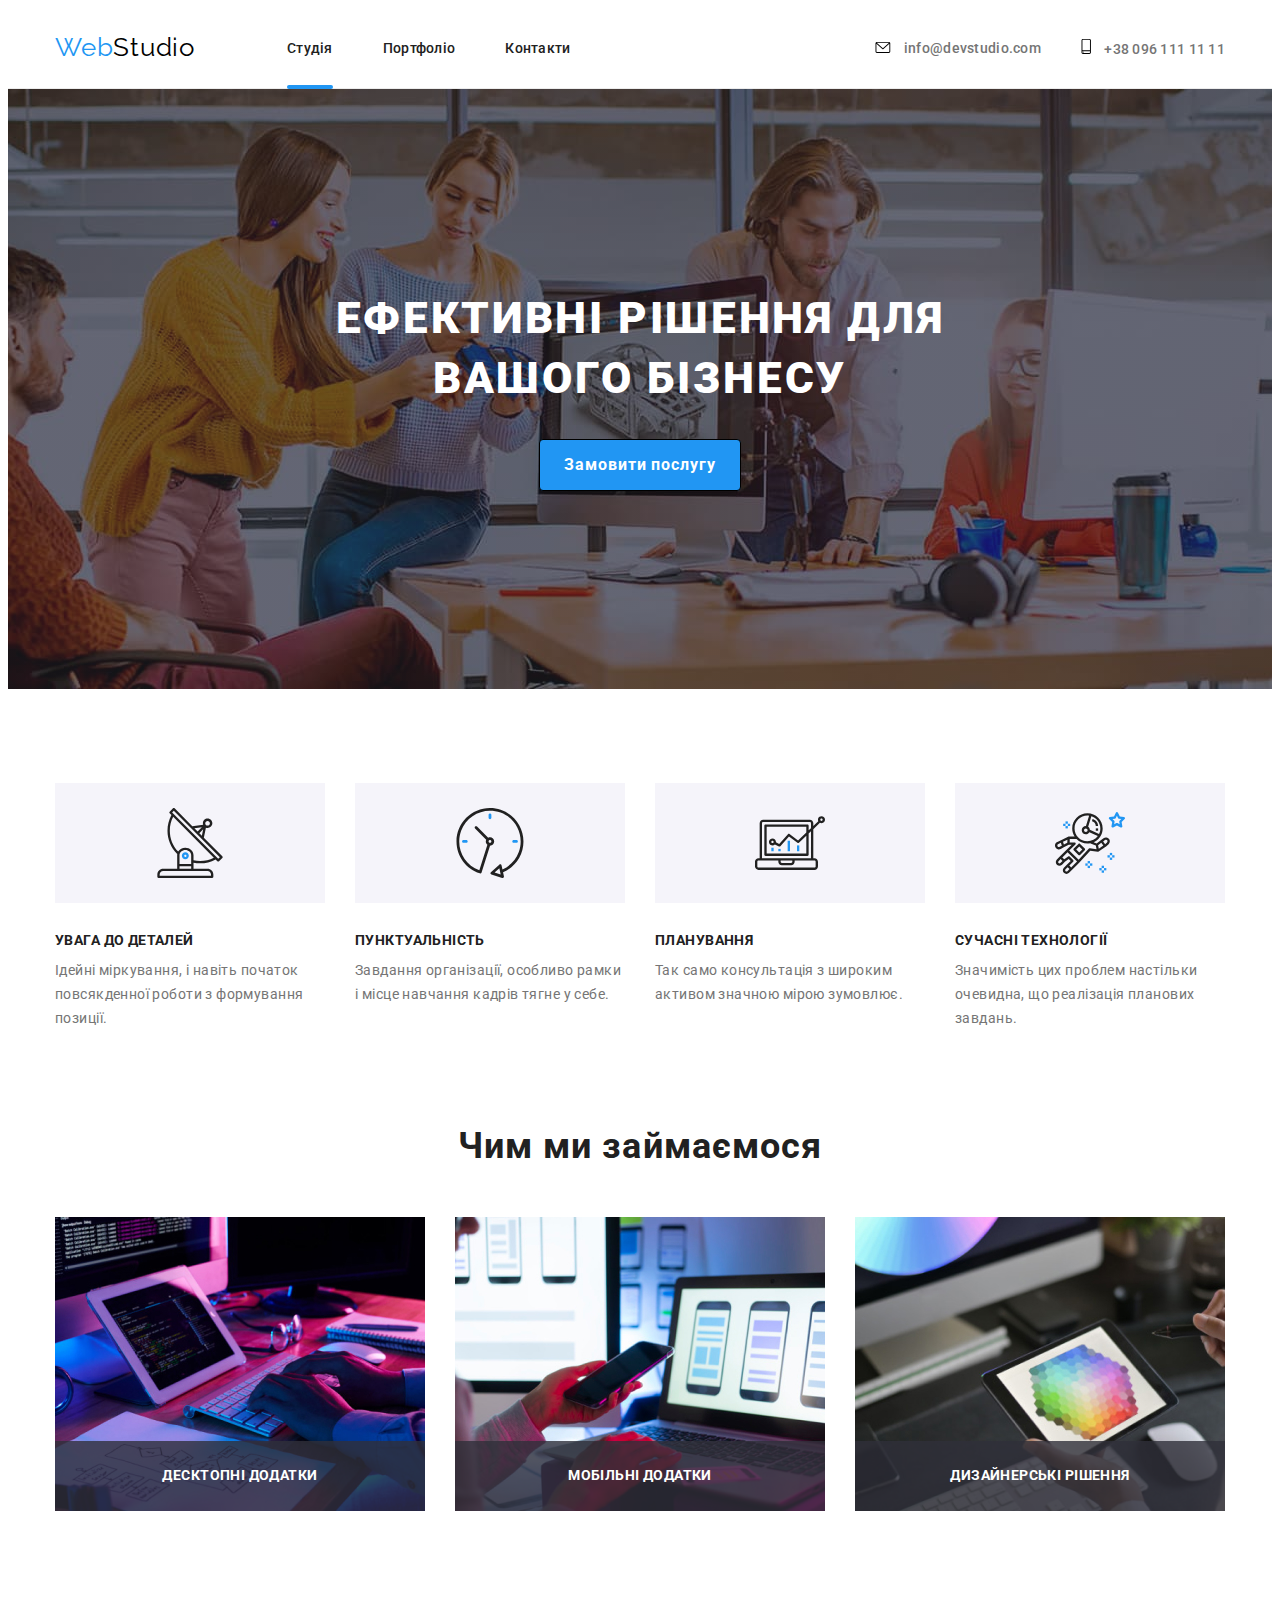
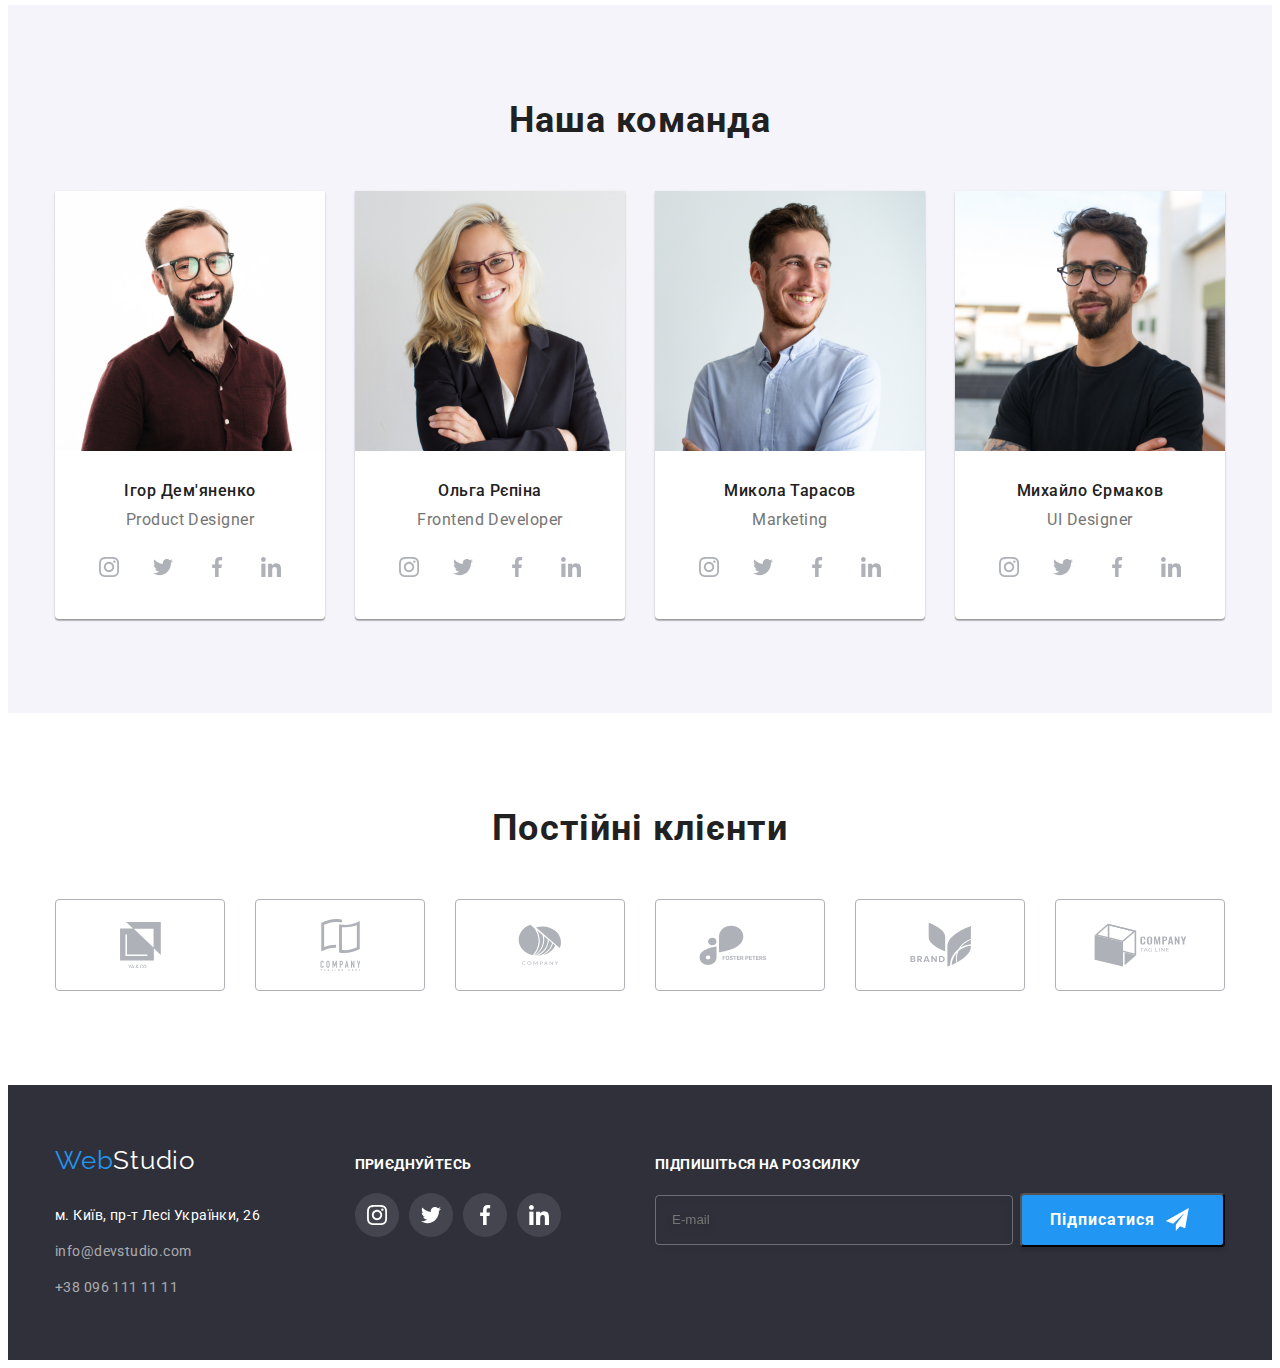
==== index.html @ 8540c918 "no background" ====
<!DOCTYPE html>
<html lang="uk">
<head>
    <meta charset="UTF-8">
    <meta http-equiv="X-UA-Compatible" content="IE=edge">
    <meta name="viewport" content="width=device-width, initial-scale=1.0">
    <title>Студія</title>
    <link rel="stylesheet" href="https://cdnjs.cloudflare.com/ajax/libs/modern-normalize/1.1.0/modern-normalize.min.css" integrity="sha512-wpPYUAdjBVSE4KJnH1VR1HeZfpl1ub8YT/NKx4PuQ5NmX2tKuGu6U/JRp5y+Y8XG2tV+wKQpNHVUX03MfMFn9Q==" crossorigin="anonymous" referrerpolicy="no-referrer" />
    <link rel="preconnect" href="https://fonts.googleapis.com">
<link rel="preconnect" href="https://fonts.gstatic.com" crossorigin>
<link href="https://fonts.googleapis.com/css2?family=Raleway:wght@700&family=Roboto:wght@400;500;700;900&display=swap" rel="stylesheet">

<link rel="stylesheet" href="./css/main.min.css">
</head>
<body>
    <header class="header">
        <div class="container">
            <div class="header__container">
                <nav class="navigation">
                    <a href="./index.html" lang="en" class="navigation__logo-f">Web<span class="navigation__logo-s">Studio</span></a>
                    <ul class="navigation__menu">
                        <li><a href="./index.html" class="navigation__link navigation__link--current">Студія</a></li>
                        <li><a href="./portfolio.html" class="navigation__link">Портфоліо</a></li>
                        <li><a href="" class="navigation__link">Контакти</a></li>
                    </ul>
                </nav>
        
        
                <ul class="contacts">

                    <li>
                        <a href="Mailto:info@devstudio.com" class="contacts__link">
                            <span class="contacts__icon">
                                <svg width="16" height="12">
                                    <use href="./img/icons.svg#icon-envelope"></use>    
                                </svg>
                            </span>
                            info@devstudio.com
                        </a>
                    </li>
                        
                        
                    <li>
                        <a href="Tel:+380961111111" class="contacts__link">
                            <span class="contacts__icon">
                                <svg width="10" height="15.99">
                                    <use href="./img/icons.svg#icon-smartphone"></use>
                                </svg>
                            </span>
                            +38 096 111 11 11
                        </a>               
                    </li>

                </ul>
            </div>
        </div>
    </header>
    <main>
    <section class="section hero">
        <div class="container">
            <div class="hero__box">
                <h1 class="hero__title">Ефективні рішення для вашого бізнесу</h1>
                <button type="button" class="hero__button" data-modal-open>Замовити послугу</button>
            </div>
        </div>
    </section>
    <section class="section features">
        <div class="container">
            <h2 class="hidden-title">Особливості</h2>

            <ul class="features__items">
                <li>
                    <div class="features__ill">
                        <svg width="70" height="70">
                            <use href="./img/icons.svg#icon-antenna"></use>
                        </svg>
                    </div>
                    <h3 class="features__title">УВАГА ДО ДЕТАЛЕЙ</h3>
                    <p class="features__text">Ідейні міркування, і навіть початок повсякденної роботи з формування позиції.</p>
                </li>
                <li>
                    <div class="features__ill">
                        <svg width="70" height="70">
                            <use href="./img/icons.svg#icon-clock"></use>
                        </svg>
                    </div>
                    <h3 class="features__title">ПУНКТУАЛЬНІСТЬ</h3>
                    <p class="features__text">Завдання організації, особливо рамки і місце навчання кадрів тягне у себе.</p>
                </li>
                <li>
                    <div class="features__ill">
                        <svg width="70" height="70">
                            <use href="./img/icons.svg#icon-diagram"></use>
                        </svg>
                    </div>
                    <h3 class="features__title">ПЛАНУВАННЯ</h3>
                    <p class="features__text">Так само консультація з широким активом значною мірою зумовлює.</p>
                </li>
                <li>
                    <div class="features__ill">
                        <svg width="70" height="70">
                            <use href="./img/icons.svg#icon-astronaut"></use>
                        </svg>
                    </div>
                    <h3 class="features__title">СУЧАСНІ ТЕХНОЛОГІЇ</h3>
                    <p class="features__text">Значимість цих проблем настільки очевидна, що реалізація планових завдань.</p>
                </li>
            </ul>
        </div>
    </section> 
    <section class="section busi">
        <div class="container">    
            <h2 class="busi__title">Чим ми займаємося</h2>
            <ul class="busi__list">
                <li class="busi__tumb">
                    <img class="busi__image" src="./img/img11.jpg" alt="Десктопні додатки" width="370">
                    <div class="busi__box">   
                        <p class="busi__text">Десктопні додатки</p>
                    </div> 
                </li> 
                <li class="busi__tumb">
                    <img class="busi__image" src="./img/img22.jpg" alt="Мобільні додатки" width="370">
                    <div class="busi__box">   
                        <p class="busi__text">Мобільні додатки</p>
                    </div> 
                </li> 
                <li class="busi__tumb">
                    <img class="busi__image" src="./img/img33.jpg" alt="Дизайнерські рішення" width="370">
                    <div class="busi__box">   
                        <p class="busi__text">Дизайнерські рішення</p>
                    </div> 
                </li> 
            </ul>  
        </div>
    </section>


    <section class="section team">
        <div class="container">
            
            <h2 class="team__title">Наша команда</h2>

            <ul class="team__list">
                <li class="badge">   
                    <img class="badge__image" src="./img/img1.jpg" alt="Ігор Дем'яненко" width="270">
                    <div class="badge__data">
                        <h3 class="badge__title">Ігор Дем'яненко</h3>
                        <p class="badge__desc">Product Designer</p>
                    </div>

                    <div class="badge__links">
                        <ul class="badge__list">
                            <li>
                                <a href="" class="sign">
                                    <svg width="20" height="20">
                                        <use href="./img/icons.svg#icon-instagram"></use>
                                    </svg>
                                </a>
                            </li>
                            <li>
                                <a href="" class="sign">
                                    <svg width="20" height="20">
                                        <use href="./img/icons.svg#icon-twitter"></use>
                                    </svg>
                                </a>
                            </li>
                            <li>
                                <a href="" class="sign">
                                    <svg width="20" height="20">
                                        <use href="./img/icons.svg#icon-facebook"></use>
                                    </svg>
                                </a>
                            </li>
                            <li>
                                <a href="" class="sign">
                                    <svg width="20" height="20">
                                        <use href="./img/icons.svg#icon-linkedin"></use>
                                    </svg>
                                </a>
                            </li>
                        </ul>
                    </div>

                </li>
                <li class="badge">
                    <img class="badge__image" src="./img/img2.jpg" alt="Ольга Рєпіна" width="270">
                    <div class="badge__data">    
                        <h3 class="badge__title">Ольга Рєпіна</h3>
                        <p class="badge__desc">Frontend Developer</p>
                    </div>

                    <div class="badge__links">
                        <ul class="badge__list">
                            <li>
                                <a href="" class="sign">
                                    <svg width="20" height="20">
                                        <use href="./img/icons.svg#icon-instagram"></use>
                                    </svg>
                                </a>
                            </li>
                            <li>
                                <a href="" class="sign">
                                    <svg width="20" height="20">
                                        <use href="./img/icons.svg#icon-twitter"></use>
                                    </svg>
                                </a>
                            </li>
                            <li>
                                <a href="" class="sign">
                                    <svg width="20" height="20">
                                        <use href="./img/icons.svg#icon-facebook"></use>
                                    </svg>
                                </a>
                            </li>
                            <li>
                                <a href="" class="sign">
                                    <svg width="20" height="20">
                                        <use href="./img/icons.svg#icon-linkedin"></use>
                                    </svg>
                                </a>
                            </li>
                        </ul>
                    </div>
                </li>
                <li class="badge">
                    <img class="badge__image" src="./img/img3.jpg" alt="Микола Тарасов" width="270">
                    <div class="badge__data">   
                        <h3 class="badge__title">Микола Тарасов</h3>
                        <p class="badge__desc">Marketing</p>
                    </div>

                    <div class="badge__links">
                        <ul class="badge__list">
                            <li>
                                <a href="" class="sign">
                                    <svg width="20" height="20">
                                        <use href="./img/icons.svg#icon-instagram"></use>
                                    </svg>
                                </a>
                            </li>
                            <li>
                                <a href="" class="sign">
                                    <svg width="20" height="20">
                                        <use href="./img/icons.svg#icon-twitter"></use>
                                    </svg>
                                </a>
                            </li>
                            <li>
                                <a href="" class="sign">
                                    <svg width="20" height="20">
                                        <use href="./img/icons.svg#icon-facebook"></use>
                                    </svg>
                                </a>
                            </li>
                            <li>
                                <a href="" class="sign">
                                    <svg width="20" height="20">
                                        <use href="./img/icons.svg#icon-linkedin"></use>
                                    </svg>
                                </a>
                            </li>
                        </ul>
                    </div>
                </li>
                <li class="badge">
                    <img class="badge__image" src="./img/img4.jpg" alt="Михайло Єрмаков" width="270">
                    <div class="badge__data">
                        <h3 class="badge__title">Михайло Єрмаков</h3>
                        <p class="badge__desc">UI Designer</p>
                    </div>

                    <div class="badge__links">
                        <ul class="badge__list">
                            <li>
                                <a href="" class="sign">
                                    <svg width="20" height="20">
                                        <use href="./img/icons.svg#icon-instagram"></use>
                                    </svg>
                                </a>
                            </li>
                            <li>
                                <a href="" class="sign">
                                    <svg width="20" height="20">
                                        <use href="./img/icons.svg#icon-twitter"></use>
                                    </svg>
                                </a>
                            </li>
                            <li>
                                <a href="" class="sign">
                                    <svg width="20" height="20">
                                        <use href="./img/icons.svg#icon-facebook"></use>
                                    </svg>
                                </a>
                            </li>
                            <li>
                                <a href="" class="sign">
                                    <svg width="20" height="20">
                                        <use href="./img/icons.svg#icon-linkedin"></use>
                                    </svg>
                                </a>
                            </li>
                        </ul>
                    </div>
                </li>
            </ul>
            
        </div>
    </section>

    <section class="section clients">
        <div class="container">
            <h2 class="clients__title">Постійні клієнти</h2>
            <ul class="clients__list">
                <li>
                    <a href="" class="clients__logo">
                        <svg width="41" height="46.7">
                            <use href="./img/icons.svg#icon-group"></use>
                        </svg>
                    </a>
                </li>
                <li>
                    <a href="" class="clients__logo">
                        <svg width="40" height="52">
                            <use href="./img/icons.svg#icon-group-1"></use>
                        </svg>
                    </a>
                </li>
                <li>
                    <a href="" class="clients__logo">
                        <svg width="43.46" height="41.18">
                            <use href="./img/icons.svg#icon-group-2"></use>
                        </svg>
                    </a>
                </li>
                <li>
                    <a href="" class="clients__logo">
                        <svg width="84.44" height="40.62">
                            <use href="./img/icons.svg#icon-group-3"></use>
                        </svg>
                    </a>
                </li>
                <li>
                    <a href="" class="clients__logo">
                        <svg width="62.54" height="45.43">
                            <use href="./img/icons.svg#icon-group-4"></use>
                        </svg>
                    </a>
                </li>
                <li>
                    <a href="" class="clients__logo">
                        <svg width="93.79" height="43.93">
                            <use href="./img/icons.svg#icon-group-5"></use>
                        </svg>
                    </a>
                </li>
            </ul>

        </div>
    </section>
    </main>

    <footer class="footer">

        <div class="container footer__base">
            
            <div class="footer__contacts">
                <a href="" lang="en" class="footer__logo-f">Web<span class="footer__logo-s">Studio</span></a>
                <address class="footer__address">
                <ul class="address">
                    <li><a href="https://goo.gl/maps/CPtrU1FHBa2aNyZL9" target="_blank" 
                        rel="noopener noreferrer nofollow" class="address__link">
                        м. Київ, пр-т Лесі Українки, 26</a></li>
                    <li><a href="Mailto:info@devstudio.com" class="address__cont">info@devstudio.com</a></li>
                    <li><a href="Tel:+380961111111" class="address__cont">+38 096 111 11 11</a></li>
                </ul>
                </address>
            </div>

            <div class="footer__applications">
                <h3 class="footer__title">приєднуйтесь</h3>
                <ul class="footer__list">
                    <li>
                        <a href="" class="footer__sign">
                            <svg width="20" height="20">
                                <use href="./img/icons.svg#icon-instagram"></use>
                            </svg>
                        </a>
                    </li>
                    <li>
                        <a href="" class="footer__sign">
                            <svg width="20" height="20">
                                <use href="./img/icons.svg#icon-twitter"></use>
                            </svg>
                        </a>
                    </li>
                    <li>
                        <a href="" class="footer__sign">
                            <svg width="20" height="20">
                                <use href="./img/icons.svg#icon-facebook"></use>
                            </svg>
                        </a>
                    </li>
                    <li>
                        <a href="" class="footer__sign">
                            <svg width="20" height="20">
                                <use href="./img/icons.svg#icon-linkedin"></use>
                            </svg>
                        </a>
                    </li>
                </ul>
            </div>
            
            <form class="footer__form">
                <h3 class="footer__form-title">Підпишіться на розсилку</h3>
                <label for="email" class="footer__label"></label>
                <div class="footer__box">
                    <input type="email" name="" id="email" class="footer__input" placeholder="E-mail">
                    <button type="button" class="footer__button">Підписатися
                        <svg class="footer__icon" width="24" height="24">
                            <use href="./img/icons.svg#icon-send"></use>
                        </svg>
                    </button>
                </div>
            </form>
        </div>

    </footer>

    <div class="backdrop is-hidden" data-modal>
        <div class="modal">
            <div class="modal__container">
            <button type="button" class="modal__button close-button" data-modal-close>
                <svg class="close-button__icon" width="30" height="30">
                    <use href="./img/icons.svg#icon-close-black"></use>
                </svg>
            </button>
            
            <form class="modal__form">
                <h2 class="modal__title">Залиште свої дані, ми вам передзвонимо</h2>
                <ul class="modal__list">                   
                    <li class="modal__field">                   
                        <label for="name" class="modal__label">Ім'я</label>
                        <div class="modal__input">
                        <input type="text" name="name" id="name" class="form-input">                       
                            <svg class="form-input__icon" width="18" height="18">
                                <use href="./img/icons.svg#icon-person-black"></use>
                            </svg>
                        </div>                        
                    </li>
                    
                    <li class="modal__field">
                        <label for="tel" class="modal__label">Телефон</label>
                        <div class="modal__input">
                        <input type="tel" name="tel" id="tel" class="form-input">                      
                            <svg class="form-input__icon" width="18" height="18">
                                <use href="./img/icons.svg#icon-phone-black"></use>
                            </svg>
                        </div>
                    </li>
                    <li class="modal__field">
                        <label for="mail" class="modal__label">Пошта</label>
                        <div class="modal__input">
                        <input type="email" name="mail" id="mail" class="form-input">                       
                            <svg class="form-input__icon" width="18" height="18">
                                <use href="./img/icons.svg#icon-email-black"></use>
                            </svg>
                        </div>
                    </li>
                    <li class="modal__field">
                        <label for="feedback" class="modal__label">Коментар</label>
                        <textarea name="feedback" placeholder="Введіть текст" id="feedback" class="form-area"></textarea>
                    </li>
                </ul>
                    <div class="accept-terms">    
                        <input type="checkbox" name="accept" id="terms" class="accept-terms__checkbox">
                        <svg class="accept-terms__icon" width="16" height="15">
                            <use href="./img/icons.svg#icon-check"></use>
                        </svg>
                        <label for="terms" class="accept-terms__label">Погоджуюся з розсилкою та приймаю <a href="#" class="accept-terms__contract">Умови договору</a></label>
                    </div>
                    
                    <button type="submit" class="modal__btn submit-button">Відправити</button>
                    
            </form>
            </div>
        </div>
    </div>
    <script src="./modal.js"></script>
</body>
</html>
---- css/main.min.css ----
body{font-family:"Roboto",sans-serif;color:var(--brand-color-text)}*,*::before,*::after{-webkit-box-sizing:border-box;box-sizing:border-box}.section{padding-top:94px;padding-bottom:94px}.container{width:1200px;margin-right:auto;margin-left:auto;padding-right:15px;padding-left:15px}:root{--brand-color-text: #212121;--brand-color-hero: #FFFFFF;--brand-color-backgraund: #2F303A;--brand-color-link: #2196F3;--brand-color-logo: #2196F3;--brand-color-logo-two: #000000;--brand-color-description: #757575;--brand-color-button: #2196F3;--brand-color-contacts: rgba(255, 255, 255, 0.6);--brand-color-com: #F5F4FA;--brand-color-bgd: #F5F5F5;--brand-color-header-icon: #757575;--brand-color-features: #F5F4FA;--brand-color-social-link: #AFB1B8;--brand-color-border: #AFB1B8;--brand-color-icon: #AFB1B8;--brand-color-bgd-icon-foot: rgba(255, 255, 255, 0.1);--brand-color-button-hf: #188CE8}.header{background:var(--brand-color-hero);border-bottom:1px solid #ececec;padding-top:24px;padding-bottom:25px}.header__container{display:-webkit-box;display:-ms-flexbox;display:flex;-webkit-box-pack:justify;-ms-flex-pack:justify;justify-content:space-between;-webkit-box-align:center;-ms-flex-align:center;align-items:center}.navigation{display:-webkit-box;display:-ms-flexbox;display:flex;-webkit-box-align:center;-ms-flex-align:center;align-items:center;gap:92px}.navigation__logo-f{font-family:"Raleway",sans-serif;font-size:26px;line-height:1.2;letter-spacing:.03em;color:var(--brand-color-logo);text-decoration:none}.navigation__logo-f:hover{color:var(--brand-color-text)}.navigation__logo-f:focus{color:var(--brand-color-text)}.navigation__logo-f:hover>.navigation__logo-s{color:var(--brand-color-logo)}.navigation__logo-f:focus>.navigation__logo-s{color:var(--brand-color-logo)}.navigation__logo-s{font-family:"Raleway",sans-serif;color:var(--brand-color-logo-two);text-decoration:none}.navigation__logo-s:hover{color:var(--brand-color-logo)}.navigation__logo-s:focus{color:var(--brand-color-logo)}.navigation__menu{list-style:none;display:-webkit-box;display:-ms-flexbox;display:flex;padding-left:0;margin-top:0;margin-bottom:0;gap:50px}.navigation__link{padding-bottom:33px;position:relative;font-weight:500;font-size:14px;line-height:1.14;letter-spacing:.02em;text-decoration:none;color:var(--brand-color-text);-webkit-transition:color 250ms cubic-bezier(0.4, 0, 0.2, 1);transition:color 250ms cubic-bezier(0.4, 0, 0.2, 1)}.navigation__link:hover{color:var(--brand-color-link)}.navigation__link:focus{color:var(--brand-color-link)}.navigation__link--current::after{display:block;position:absolute;bottom:0;left:0;width:100%;height:4px;content:"";background-color:var(--brand-color-link);border-radius:2px}.contacts{list-style:none;display:-webkit-box;display:-ms-flexbox;display:flex;padding-left:0;margin-top:0;margin-bottom:0;gap:40px}.contacts__link{font-weight:500;font-size:14px;line-height:1.14;letter-spacing:.02em;text-decoration:none;color:var(--brand-color-description);-webkit-transition:color 250ms cubic-bezier(0.4, 0, 0.2, 1),fill 250ms cubic-bezier(0.4, 0, 0.2, 1);transition:color 250ms cubic-bezier(0.4, 0, 0.2, 1),fill 250ms cubic-bezier(0.4, 0, 0.2, 1)}.contacts__link:hover{color:var(--brand-color-link);fill:var(--brand-color-link)}.contacts__link:focus{color:var(--brand-color-link);fill:var(--brand-color-link)}.contacts__icon{margin-right:10px}.hero{background-size:cover;background-position:center center;background-repeat:no-repeat;background-image:-webkit-gradient(linear, left top, left bottom, from(rgba(47, 48, 58, 0.4)), to(rgba(47, 48, 58, 0.4))),url(../img/hero.jpg);background-image:linear-gradient(rgba(47, 48, 58, 0.4), rgba(47, 48, 58, 0.4)),url(../img/hero.jpg);background-color:var(--brand-color-backgraund);padding-top:200px;padding-bottom:200px}.hero__box{height:200px;display:-webkit-box;display:-ms-flexbox;display:flex;-webkit-box-orient:vertical;-webkit-box-direction:normal;-ms-flex-direction:column;flex-direction:column;-webkit-box-align:center;-ms-flex-align:center;align-items:center;row-gap:30px}.hero__title{width:696px;font-weight:900;font-size:44px;line-height:1.36;letter-spacing:.06em;text-transform:uppercase;color:var(--brand-color-hero);text-align:center;margin-top:0;margin-bottom:0}.hero__button{padding:10px 24px;border:1px solid #000;-webkit-box-shadow:0px 4px 4px rgba(0,0,0,.15);box-shadow:0px 4px 4px rgba(0,0,0,.15);border-radius:4px;font-family:"Roboto";font-weight:700;font-size:16px;line-height:1.9;text-align:center;letter-spacing:.06em;color:var(--brand-color-hero);background:var(--brand-color-button);cursor:pointer;-webkit-transition:scaleX 250ms cubic-bezier(0.4, 0, 0.2, 1),border 250ms cubic-bezier(0.4, 0, 0.2, 1),-webkit-filter 250ms cubic-bezier(0.4, 0, 0.2, 1);transition:scaleX 250ms cubic-bezier(0.4, 0, 0.2, 1),border 250ms cubic-bezier(0.4, 0, 0.2, 1),-webkit-filter 250ms cubic-bezier(0.4, 0, 0.2, 1);transition:scaleX 250ms cubic-bezier(0.4, 0, 0.2, 1),filter 250ms cubic-bezier(0.4, 0, 0.2, 1),border 250ms cubic-bezier(0.4, 0, 0.2, 1);transition:scaleX 250ms cubic-bezier(0.4, 0, 0.2, 1),filter 250ms cubic-bezier(0.4, 0, 0.2, 1),border 250ms cubic-bezier(0.4, 0, 0.2, 1),-webkit-filter 250ms cubic-bezier(0.4, 0, 0.2, 1)}.hero__button:hover{-webkit-filter:drop-shadow(0px 4px 4px rgba(0, 0, 0, 0.25));filter:drop-shadow(0px 4px 4px rgba(0, 0, 0, 0.25));-webkit-transform:scaleX(1.03);transform:scaleX(1.03);border:none}.hero__button:focus{-webkit-filter:drop-shadow(0px 4px 4px rgba(0, 0, 0, 0.25));filter:drop-shadow(0px 4px 4px rgba(0, 0, 0, 0.25));-webkit-transform:scaleX(1.03);transform:scaleX(1.03);border:none}.features{width:100%}.features__items{padding-left:0;margin:0;list-style:none;display:-webkit-box;display:-ms-flexbox;display:flex;-webkit-box-pack:justify;-ms-flex-pack:justify;justify-content:space-between}.features__items>li{width:270px}.features__ill{display:-webkit-box;display:-ms-flexbox;display:flex;-webkit-box-pack:center;-ms-flex-pack:center;justify-content:center;height:120px;margin-bottom:30px;-webkit-box-align:center;-ms-flex-align:center;align-items:center;background-color:var(--brand-color-features)}.features__title{margin:0 0 10px 0;font-size:14px;line-height:1.14;letter-spacing:.03em;text-transform:uppercase;color:var(--brand-color-text)}.features__text{margin:0;font-size:14px;line-height:1.7;letter-spacing:.03em;color:var(--brand-color-description)}.busi{padding-top:0}.busi__title{margin-top:0;margin-bottom:50px;font-size:36px;line-height:1.17;letter-spacing:.03em;color:var(--brand-color-text);text-align:center}.busi__list{margin-top:0;margin-bottom:0;-webkit-box-pack:justify;-ms-flex-pack:justify;justify-content:space-between;padding-left:0;list-style:none;display:-webkit-box;display:-ms-flexbox;display:flex}.busi__tumb{position:relative}.busi__image{display:block}.busi__box{padding-top:27px;position:absolute;bottom:0;width:100%;height:70px;z-index:1;background-size:cover;background-position:center center;background-repeat:no-repeat;background-color:rgba(47,48,58,.8)}.busi__text{margin-top:0;margin-bottom:0;font-weight:700;font-size:14px;line-height:1.14;text-align:center;letter-spacing:.03em;text-transform:uppercase;color:var(--brand-color-hero)}.team{background:var(--brand-color-com)}.team__title{text-align:center;margin-top:0;margin-bottom:50px;font-size:36px;line-height:1.17;letter-spacing:.03em;color:var(--brand-color-text)}.team__list{padding-left:0;margin-top:0;margin-bottom:0;list-style:none;display:-webkit-box;display:-ms-flexbox;display:flex;-webkit-box-pack:justify;-ms-flex-pack:justify;justify-content:space-between}.clients{width:100%}.clients__title{margin-top:0;margin-bottom:0;font-weight:700;font-size:36px;line-height:1.17;text-align:center;letter-spacing:.03em;color:var(--brand-color-text);text-align:center;margin-bottom:50px}.clients__list{margin-top:0;margin-bottom:0;padding-left:0;list-style:none;display:-webkit-box;display:-ms-flexbox;display:flex;-webkit-box-pack:justify;-ms-flex-pack:justify;justify-content:space-between}.clients__logo{width:170px;height:92px;display:-webkit-box;display:-ms-flexbox;display:flex;-webkit-box-align:center;-ms-flex-align:center;align-items:center;-webkit-box-pack:center;-ms-flex-pack:center;justify-content:center;border:1px solid var(--brand-color-border);border-radius:4px;fill:var(--brand-color-border);-webkit-transition:border-color 250ms cubic-bezier(0.4, 0, 0.2, 1),fill 250ms cubic-bezier(0.4, 0, 0.2, 1);transition:border-color 250ms cubic-bezier(0.4, 0, 0.2, 1),fill 250ms cubic-bezier(0.4, 0, 0.2, 1)}.clients__logo:hover{border-color:var(--brand-color-link);fill:var(--brand-color-link)}.clients__logo:focus{border-color:var(--brand-color-link);fill:var(--brand-color-link)}.hidden-title{margin-right:auto;margin-left:auto;margin-top:0;display:none}.badge{width:270px;background:var(--brand-color-hero);-webkit-box-shadow:0px 1px 3px rgba(0,0,0,.12),0px 1px 1px rgba(0,0,0,.14),0px 2px 1px rgba(0,0,0,.2);box-shadow:0px 1px 3px rgba(0,0,0,.12),0px 1px 1px rgba(0,0,0,.14),0px 2px 1px rgba(0,0,0,.2);border-radius:0px 0px 4px 4px}.badge__image{display:block}.badge__data{padding-top:30px;margin-bottom:16px;text-align:center}.badge__title{margin-top:0;margin-bottom:10px;font-weight:500;font-size:16px;line-height:1.19;letter-spacing:.03em;color:var(--brand-color-text)}.badge__desc{margin-top:0;margin-bottom:0;font-weight:400;font-size:16px;line-height:1.19;letter-spacing:.03em;color:var(--brand-color-description)}.badge__links{height:44px;padding-right:32px;padding-left:32px;margin-bottom:30px}.badge__list{padding-left:0;list-style:none;display:-webkit-box;display:-ms-flexbox;display:flex;-webkit-box-pack:justify;-ms-flex-pack:justify;justify-content:space-between}.sign{display:-webkit-inline-box;display:-ms-inline-flexbox;display:inline-flex;-webkit-box-pack:center;-ms-flex-pack:center;justify-content:center;-webkit-box-align:center;-ms-flex-align:center;align-items:center;width:44px;height:44px;border:none;border-radius:50%;fill:var(--brand-color-icon);-webkit-transition:background-color 250ms cubic-bezier(0.4, 0, 0.2, 1),fill 250ms cubic-bezier(0.4, 0, 0.2, 1);transition:background-color 250ms cubic-bezier(0.4, 0, 0.2, 1),fill 250ms cubic-bezier(0.4, 0, 0.2, 1)}.sign:hover{background-color:var(--brand-color-link);fill:var(--brand-color-hero)}.sign:focus{background-color:var(--brand-color-link)}.footer{padding-top:60px;padding-bottom:60px;background:var(--brand-color-backgraund)}.footer__base{display:-webkit-box;display:-ms-flexbox;display:flex;-webkit-box-pack:justify;-ms-flex-pack:justify;justify-content:space-between;-webkit-box-align:baseline;-ms-flex-align:baseline;align-items:baseline}.footer__logo-f{font-family:"Raleway",sans-serif;font-size:26px;line-height:1.2;letter-spacing:.03em;color:var(--brand-color-logo);text-decoration:none}.footer__logo-f:hover{color:var(--brand-color-hero)}.footer__logo-f:focus{color:var(--brand-color-hero)}.footer__logo-f:hover>.footer__logo-s{color:var(--brand-color-logo)}.footer__logo-f:focus>.footer__logo-s{color:var(--brand-color-logo)}.footer__logo-s{color:var(--brand-color-hero)}.footer__logo-s:hover{color:var(--brand-color-logo)}.footer__logo-s:focus{color:var(--brand-color-logo)}.footer__address{font-style:normal;margin-top:28px}.footer__applications{display:-webkit-box;display:-ms-flexbox;display:flex;-webkit-box-orient:vertical;-webkit-box-direction:normal;-ms-flex-direction:column;flex-direction:column;row-gap:20px}.footer__title{margin-top:0;margin-bottom:0;font-weight:700;font-size:14px;line-height:1.14;letter-spacing:.03em;text-transform:uppercase;color:var(--brand-color-hero)}.footer__list{width:206px;height:44px;display:-webkit-box;display:-ms-flexbox;display:flex;-webkit-box-pack:justify;-ms-flex-pack:justify;justify-content:space-between;list-style:none;margin-top:0;margin-bottom:0;padding-left:0}.footer__sign{width:44px;height:44px;display:-webkit-box;display:-ms-flexbox;display:flex;-webkit-box-align:center;-ms-flex-align:center;align-items:center;-webkit-box-pack:center;-ms-flex-pack:center;justify-content:center;border:none;border-radius:50%;background-color:var(--brand-color-bgd-icon-foot);fill:var(--brand-color-hero);-webkit-transition:background-color 250ms cubic-bezier(0.4, 0, 0.2, 1);transition:background-color 250ms cubic-bezier(0.4, 0, 0.2, 1)}.footer__sign:hover{background-color:var(--brand-color-link)}.footer__sign:focus{background-color:var(--brand-color-link)}.footer__form{width:570px;height:86px}.footer__form-title{margin-top:0;margin-bottom:20px;font-weight:700;font-size:14px;line-height:1.14;letter-spacing:.03em;text-transform:uppercase;color:var(--brand-color-hero)}.footer__box{display:-webkit-box;display:-ms-flexbox;display:flex;-webkit-box-pack:justify;-ms-flex-pack:justify;justify-content:space-between;-webkit-box-align:center;-ms-flex-align:center;align-items:center}.footer__input{width:358px;height:50px;padding:15px 16px;border:1px solid rgba(255,255,255,.3);-webkit-filter:drop-shadow(0px 4px 4px rgba(0, 0, 0, 0.15));filter:drop-shadow(0px 4px 4px rgba(0, 0, 0, 0.15));border-radius:4px;color:rgba(255,255,255,.6);background-color:rgba(0,0,0,0);-webkit-transition:border-color 250ms cubic-bezier(0.4, 0, 0.2, 1);transition:border-color 250ms cubic-bezier(0.4, 0, 0.2, 1)}.footer__input:hover{border-color:var(--brand-color-logo)}.footer__input:focus{border-color:var(--brand-color-logo)}.footer__button{padding:10px 34px 10px 28px;font-family:"Roboto";font-style:normal;font-weight:700;font-size:16px;line-height:1.87;display:-webkit-box;display:-ms-flexbox;display:flex;-webkit-box-align:center;-ms-flex-align:center;align-items:center;letter-spacing:.06em;color:var(--brand-color-hero);fill:var(--brand-color-hero);background:#2196f3;-webkit-box-shadow:0px 4px 4px rgba(0,0,0,.15);box-shadow:0px 4px 4px rgba(0,0,0,.15);border-radius:4px;cursor:pointer;-webkit-transition:background-color 250ms cubic-bezier(0.4, 0, 0.2, 1),fill 250ms cubic-bezier(0.4, 0, 0.2, 1);transition:background-color 250ms cubic-bezier(0.4, 0, 0.2, 1),fill 250ms cubic-bezier(0.4, 0, 0.2, 1)}.footer__button:hover{background-color:var(--brand-color-button-hf);fill:var(--brand-color-contacts)}.footer__button:focus{background-color:var(--brand-color-button-hf);fill:var(--brand-color-contacts)}.footer__icon{margin-left:10px}.address{list-style:none;padding-left:0;margin-top:0;margin-bottom:0;display:-webkit-box;display:-ms-flexbox;display:flex;-webkit-box-orient:vertical;-webkit-box-direction:normal;-ms-flex-direction:column;flex-direction:column;row-gap:12px}.address__link{font-weight:400;font-size:14px;line-height:1.71;letter-spacing:.03em;text-decoration:none;color:var(--brand-color-hero);-webkit-transition:color 250ms cubic-bezier(0.4, 0, 0.2, 1);transition:color 250ms cubic-bezier(0.4, 0, 0.2, 1)}.address__link:hover{color:var(--brand-color-link)}.address__link:focus{color:var(--brand-color-link)}.address__cont{font-weight:400;font-size:14px;line-height:1.71;letter-spacing:.03em;text-decoration:none;color:var(--brand-color-contacts);-webkit-transition:color 250ms cubic-bezier(0.4, 0, 0.2, 1);transition:color 250ms cubic-bezier(0.4, 0, 0.2, 1)}.address__cont:hover{color:var(--brand-color-link)}.address__cont:focus{color:var(--brand-color-link)}.form-input{position:relative;padding-left:42px;width:100%;height:40px;border:1px solid rgba(33,33,33,.2);border-radius:4px;-webkit-transition:border-color 250ms cubic-bezier(0.4, 0, 0.2, 1),fill 250ms cubic-bezier(0.4, 0, 0.2, 1);transition:border-color 250ms cubic-bezier(0.4, 0, 0.2, 1),fill 250ms cubic-bezier(0.4, 0, 0.2, 1)}.form-input__icon{display:inline-block;position:absolute;width:18px;height:18px;top:50%;left:12px;-webkit-transform:translateY(-50%);transform:translateY(-50%)}.form-input:hover,.form-input:hover+.form-input__icon{border-color:var(--brand-color-logo);fill:var(--brand-color-logo)}.form-input:focus,.form-input:focus+.form-input__icon{border-color:var(--brand-color-logo);fill:var(--brand-color-logo)}.form-area{resize:none;height:120px;border:1px solid rgba(33,33,33,.2);border-radius:4px;padding:12px 16px;font-size:12px;line-height:1.17;letter-spacing:.01em;color:rgba(117,117,117,.5)}.form-area:hover{border-color:var(--brand-color-logo)}.form-area:focus{border-color:var(--brand-color-logo)}.accept-terms{display:-webkit-box;display:-ms-flexbox;display:flex;-webkit-box-align:center;-ms-flex-align:center;align-items:center;width:425px;margin-bottom:30px;margin-right:auto;margin-left:auto;font-size:14px;line-height:1.7;letter-spacing:.03em}.accept-terms:hover{border-color:#188ce8}.accept-terms:focus{border-color:#188ce8}.accept-terms__checkbox{-webkit-appearance:none;-moz-appearance:none;appearance:none}.accept-terms__icon{position:absolute;border:2px solid var(--brand-color-text);border-radius:2px;fill:none}.accept-terms__checkbox:hover+.accept-terms__icon{border-color:var(--brand-color-description)}.accept-terms__checkbox:hover~.accept-terms__label{color:#405340}.accept-terms__label{position:relative;padding-left:35.88px;font-size:14px;line-height:1.71;letter-spacing:.03em;color:var(--brand-color-description)}.accept-terms__checkbox:checked+.accept-terms__icon{fill:var(--brand-color-hero);background-color:var(--brand-color-logo);border-color:var(--brand-color-logo)}.accept-terms__checkbox:checked~.accept-terms__label{color:#405340}.accept-terms__contract{color:var(--brand-color-link)}.backdrop{position:fixed;top:0;left:0;width:100%;height:100%;background-color:rgba(0,0,0,.2);scale:1;-webkit-transition:scale 250ms cubic-bezier(0.4, 0, 0.2, 1),visibility 250ms cubic-bezier(0.4, 0, 0.2, 1);transition:scale 250ms cubic-bezier(0.4, 0, 0.2, 1),visibility 250ms cubic-bezier(0.4, 0, 0.2, 1)}.is-hidden{scale:0;visibility:hidden;pointer-events:none}.modal{position:absolute;width:100%;max-width:528px;height:100%;max-height:581px;background-color:var(--brand-color-hero);top:50%;left:50%;-webkit-transform:translate(-50%, -50%);transform:translate(-50%, -50%);-webkit-box-shadow:0px 1px 3px rgba(0,0,0,.12),0px 1px 1px rgba(0,0,0,.14),0px 2px 1px rgba(0,0,0,.2);box-shadow:0px 1px 3px rgba(0,0,0,.12),0px 1px 1px rgba(0,0,0,.14),0px 2px 1px rgba(0,0,0,.2);border-radius:4px}.modal__container{position:relative;padding-top:8px;padding-bottom:40px;width:100%;height:100%}.modal__button{position:absolute;top:14px;right:14px;padding:0;border:none}.modal__form{padding-top:37px;padding-right:40px;padding-left:40px;display:-webkit-box;display:-ms-flexbox;display:flex;-webkit-box-orient:vertical;-webkit-box-direction:normal;-ms-flex-direction:column;flex-direction:column}.modal__title{margin-top:2px;margin-bottom:12px;font-weight:700;font-size:20px;line-height:23px;text-align:center;letter-spacing:.03em;color:var(--brand-color-text)}.modal__list{display:-webkit-box;display:-ms-flexbox;display:flex;-webkit-box-orient:vertical;-webkit-box-direction:normal;-ms-flex-direction:column;flex-direction:column;row-gap:10px;margin-top:0;margin-bottom:20px;padding-left:0;list-style:none}.modal__field{display:-webkit-box;display:-ms-flexbox;display:flex;-webkit-box-orient:vertical;-webkit-box-direction:normal;-ms-flex-direction:column;flex-direction:column;row-gap:4px}.modal__label{font-size:12px;line-height:1.17;letter-spacing:.01em;color:var(--brand-color-description)}.modal__input{position:relative}.modal__btn{display:block;margin-right:auto;margin-left:auto}.close-button{background-color:var(--brand-color-hero);-webkit-transition:fill 250ms cubic-bezier(0.4, 0, 0.2, 1);transition:fill 250ms cubic-bezier(0.4, 0, 0.2, 1)}.close-button:hover{fill:var(--brand-color-button)}.close-button:focus{fill:var(--brand-color-button)}.close-button__icon{padding:3px;border:1px solid rgba(0,0,0,.1);border-radius:50%}.submit-button{padding:10px 52px;font-family:"Roboto";font-weight:700;font-size:16px;line-height:1.87;letter-spacing:.06em;color:var(--brand-color-hero);background-color:var(--brand-color-button);-webkit-box-shadow:0px 4px 4px rgba(0,0,0,.15);box-shadow:0px 4px 4px rgba(0,0,0,.15);border-radius:4px;border:none;cursor:pointer}.submit-button:hover{background-color:var(--brand-color-button-hf)}.submit-button:focus{background-color:var(--brand-color-button-hf)}.portfolio{width:100%}.portfolio__list{padding-left:0;margin:0 auto 50px;list-style:none;display:-webkit-box;display:-ms-flexbox;display:flex;-webkit-box-pack:center;-ms-flex-pack:center;justify-content:center;-webkit-column-gap:8px;-moz-column-gap:8px;column-gap:8px}.portfolio__button{font-family:"Roboto";font-weight:500;font-size:16px;line-height:1.6;padding:6px 22px 6px 22px;letter-spacing:.03em;color:var(--brand-color-text);background-color:var(--brand-color-com);border:none;border-radius:4px;cursor:pointer;-webkit-transition:color 250ms cubic-bezier(0.4, 0, 0.2, 1),background-color 250ms cubic-bezier(0.4, 0, 0.2, 1),-webkit-box-shadow 250ms cubic-bezier(0.4, 0, 0.2, 1);transition:color 250ms cubic-bezier(0.4, 0, 0.2, 1),background-color 250ms cubic-bezier(0.4, 0, 0.2, 1),-webkit-box-shadow 250ms cubic-bezier(0.4, 0, 0.2, 1);transition:color 250ms cubic-bezier(0.4, 0, 0.2, 1),background-color 250ms cubic-bezier(0.4, 0, 0.2, 1),box-shadow 250ms cubic-bezier(0.4, 0, 0.2, 1);transition:color 250ms cubic-bezier(0.4, 0, 0.2, 1),background-color 250ms cubic-bezier(0.4, 0, 0.2, 1),box-shadow 250ms cubic-bezier(0.4, 0, 0.2, 1),-webkit-box-shadow 250ms cubic-bezier(0.4, 0, 0.2, 1)}.portfolio__button:hover{background:var(--brand-color-button);color:var(--brand-color-hero);-webkit-box-shadow:0px 3px 1px rgba(0,0,0,.1),0px 1px 2px rgba(0,0,0,.08),0px 2px 2px rgba(0,0,0,.12);box-shadow:0px 3px 1px rgba(0,0,0,.1),0px 1px 2px rgba(0,0,0,.08),0px 2px 2px rgba(0,0,0,.12)}.portfolio__button:focus{background:var(--brand-color-button);color:var(--brand-color-hero);-webkit-box-shadow:0px 3px 1px rgba(0,0,0,.1),0px 1px 2px rgba(0,0,0,.08),0px 2px 2px rgba(0,0,0,.12);box-shadow:0px 3px 1px rgba(0,0,0,.1),0px 1px 2px rgba(0,0,0,.08),0px 2px 2px rgba(0,0,0,.12)}.portfolio__content{list-style:none;margin-top:0;margin-bottom:0;padding:0;display:-webkit-box;display:-ms-flexbox;display:flex;-ms-flex-wrap:wrap;flex-wrap:wrap;row-gap:30px;-webkit-column-gap:30px;-moz-column-gap:30px;column-gap:30px}.card{-ms-flex-preferred-size:calc((100% - 60px)/3);flex-basis:calc((100% - 60px)/3);background:var(--brand-color-hero);-webkit-transition:-webkit-box-shadow 250ms cubic-bezier(0.4, 0, 0.2, 1);transition:-webkit-box-shadow 250ms cubic-bezier(0.4, 0, 0.2, 1);transition:box-shadow 250ms cubic-bezier(0.4, 0, 0.2, 1);transition:box-shadow 250ms cubic-bezier(0.4, 0, 0.2, 1), -webkit-box-shadow 250ms cubic-bezier(0.4, 0, 0.2, 1)}.card__tumb{position:relative;overflow:hidden}.card__image{display:block}.card__desc{position:absolute;font-size:18px;line-height:1.55;letter-spacing:.03em;color:var(--brand-color-hero);margin-top:0;margin-bottom:0;top:0;left:0;width:370px;height:294px;padding:63px 24px;background-color:rgba(33,150,243,.9);-webkit-transform:translateY(100%);transform:translateY(100%);-webkit-transition:-webkit-transform 250ms cubic-bezier(0.4, 0, 0.2, 1);transition:-webkit-transform 250ms cubic-bezier(0.4, 0, 0.2, 1);transition:transform 250ms cubic-bezier(0.4, 0, 0.2, 1);transition:transform 250ms cubic-bezier(0.4, 0, 0.2, 1), -webkit-transform 250ms cubic-bezier(0.4, 0, 0.2, 1)}.card__data{padding:20px 24px;border-right:1px solid #eee;border-bottom:1px solid #eee;border-left:1px solid #eee}.card__title{margin-top:0;margin-bottom:4px;font-weight:700;font-size:18px;line-height:2;letter-spacing:.06em;color:var(--brand-color-text)}.card__text{margin-top:0;margin-bottom:0;font-weight:400;font-size:16px;line-height:1.9;letter-spacing:.03em;color:var(--brand-color-description)}.card:hover{-webkit-box-shadow:0px 1px 1px rgba(0,0,0,.12),0px 4px 4px rgba(0,0,0,.06),1px 4px 6px rgba(0,0,0,.16);box-shadow:0px 1px 1px rgba(0,0,0,.12),0px 4px 4px rgba(0,0,0,.06),1px 4px 6px rgba(0,0,0,.16)}.card:focus{-webkit-box-shadow:0px 1px 1px rgba(0,0,0,.12),0px 4px 4px rgba(0,0,0,.06),1px 4px 6px rgba(0,0,0,.16);box-shadow:0px 1px 1px rgba(0,0,0,.12),0px 4px 4px rgba(0,0,0,.06),1px 4px 6px rgba(0,0,0,.16)}.card:hover .card__desc{-webkit-transform:translateY(0);transform:translateY(0)}.card:focus .card__desc{-webkit-transform:translateY(0);transform:translateY(0)}/*# sourceMappingURL=main.min.css.map */
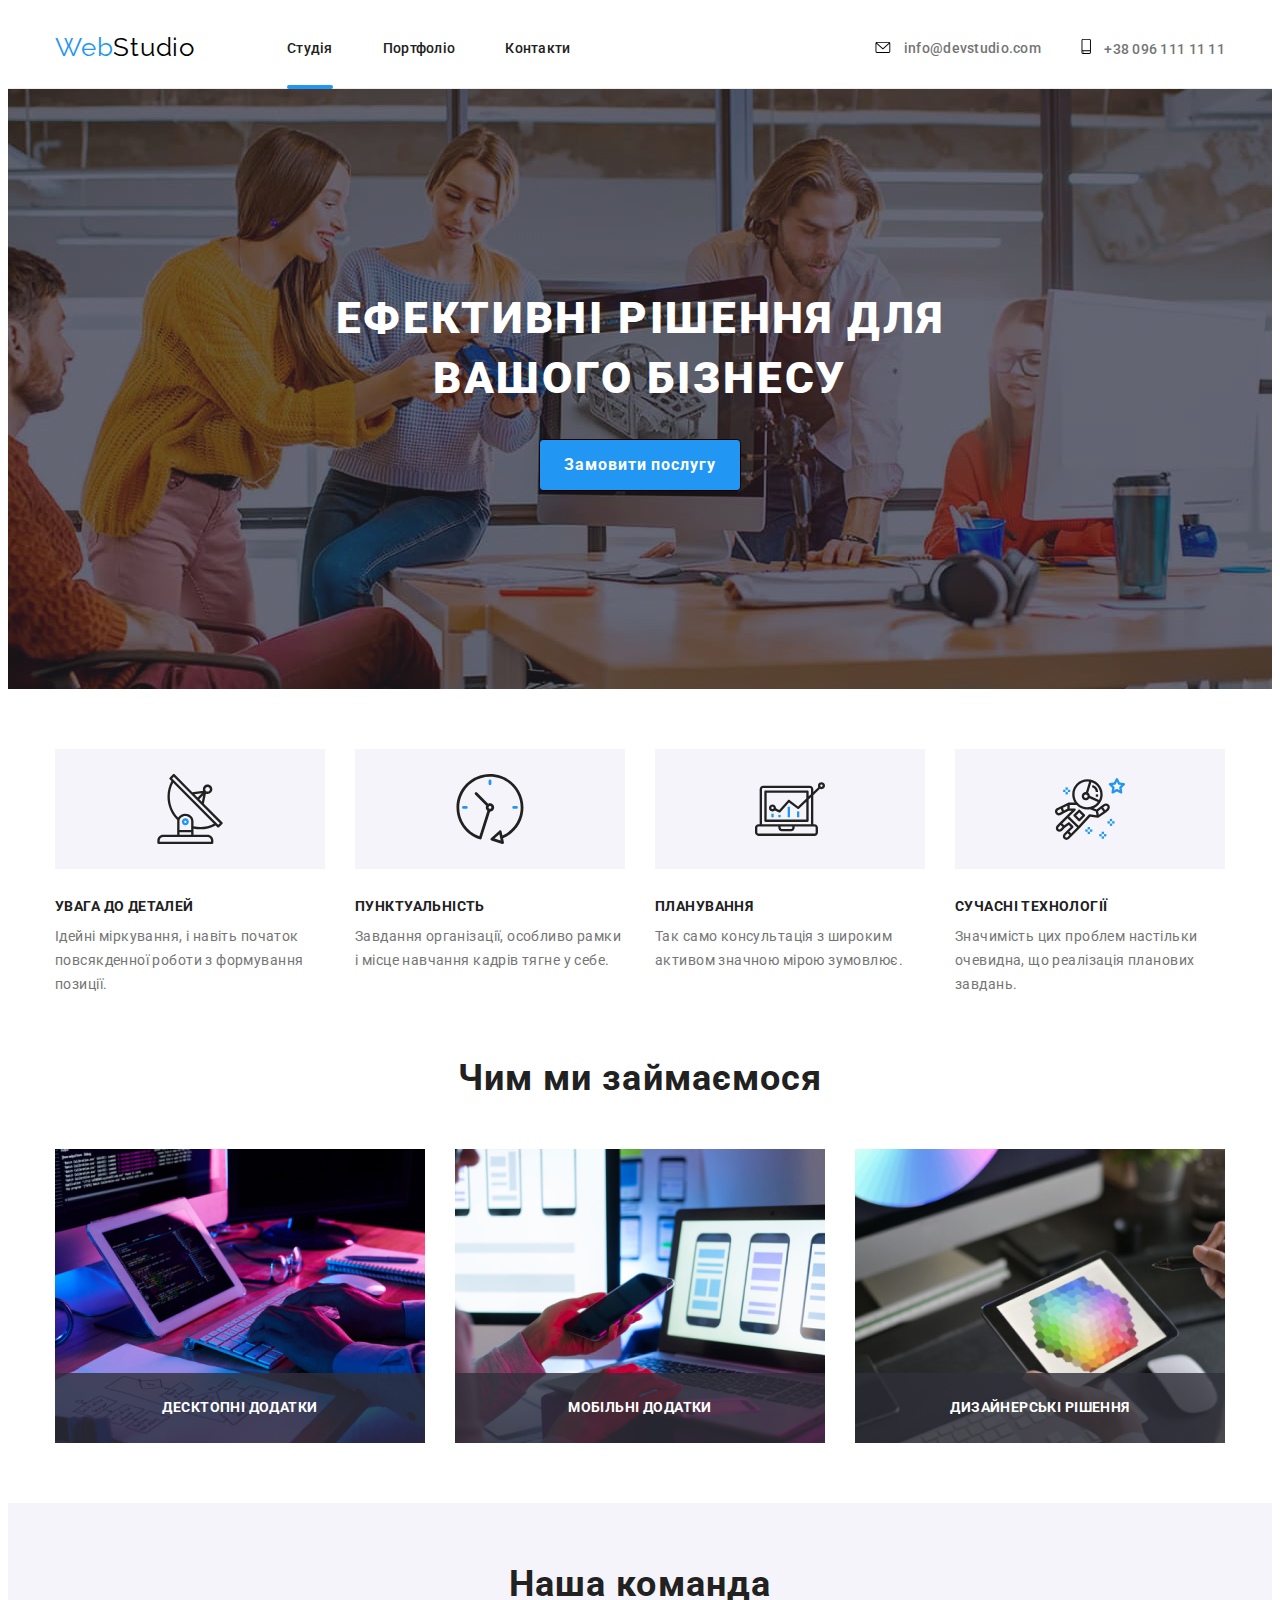
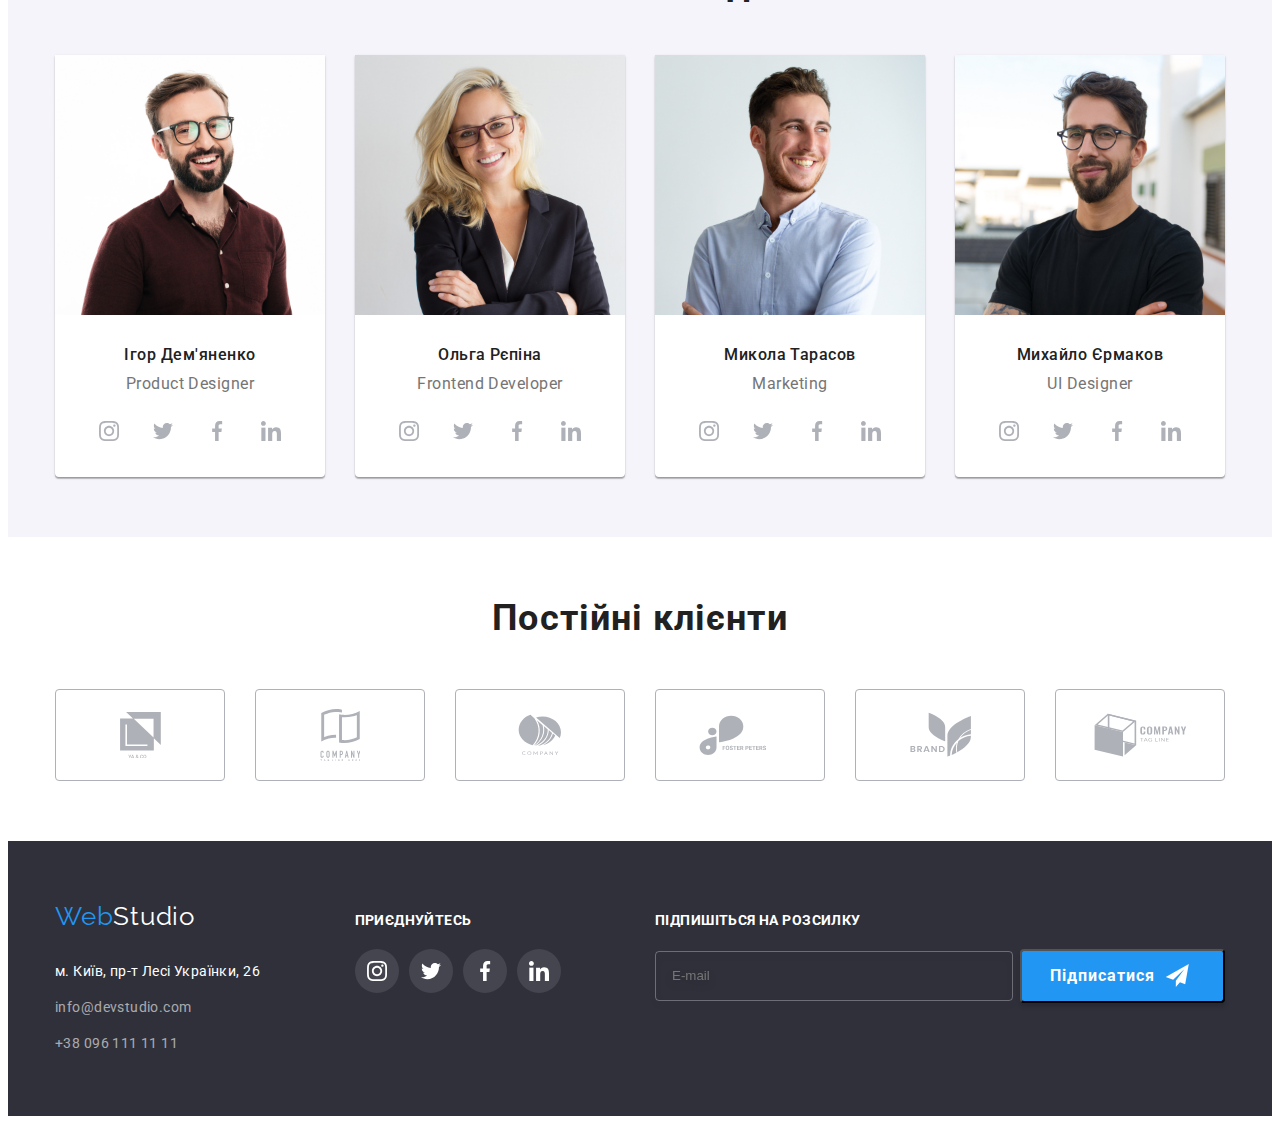
==== commit b77c9b60: "header  mobile" ====
--- a/index.html
+++ b/index.html
@@ -52,6 +52,13 @@
                     </li>
 
                 </ul>
+
+                <button type="button" class="menu-button is-open">
+                    <svg width="40" height="40" aria-label="Мобільне меню">
+                        <use class="menu-button__cross" href="./img/icons.svg#icon-cross"></use>
+                        <use class="menu-button__menu" href="./img/icons.svg#icon-menu"></use>
+                    </svg>
+                </button>
             </div>
         </div>
     </header>
--- a/css/main.min.css
+++ b/css/main.min.css
@@ -1 +1 @@
-body{font-family:"Roboto",sans-serif;color:var(--brand-color-text)}*,*::before,*::after{-webkit-box-sizing:border-box;box-sizing:border-box}.section{padding-top:94px;padding-bottom:94px}.container{width:1200px;margin-right:auto;margin-left:auto;padding-right:15px;padding-left:15px}:root{--brand-color-text: #212121;--brand-color-hero: #FFFFFF;--brand-color-backgraund: #2F303A;--brand-color-link: #2196F3;--brand-color-logo: #2196F3;--brand-color-logo-two: #000000;--brand-color-description: #757575;--brand-color-button: #2196F3;--brand-color-contacts: rgba(255, 255, 255, 0.6);--brand-color-com: #F5F4FA;--brand-color-bgd: #F5F5F5;--brand-color-header-icon: #757575;--brand-color-features: #F5F4FA;--brand-color-social-link: #AFB1B8;--brand-color-border: #AFB1B8;--brand-color-icon: #AFB1B8;--brand-color-bgd-icon-foot: rgba(255, 255, 255, 0.1);--brand-color-button-hf: #188CE8}.header{background:var(--brand-color-hero);border-bottom:1px solid #ececec;padding-top:24px;padding-bottom:25px}.header__container{display:-webkit-box;display:-ms-flexbox;display:flex;-webkit-box-pack:justify;-ms-flex-pack:justify;justify-content:space-between;-webkit-box-align:center;-ms-flex-align:center;align-items:center}.navigation{display:-webkit-box;display:-ms-flexbox;display:flex;-webkit-box-align:center;-ms-flex-align:center;align-items:center;gap:92px}.navigation__logo-f{font-family:"Raleway",sans-serif;font-size:26px;line-height:1.2;letter-spacing:.03em;color:var(--brand-color-logo);text-decoration:none}.navigation__logo-f:hover{color:var(--brand-color-text)}.navigation__logo-f:focus{color:var(--brand-color-text)}.navigation__logo-f:hover>.navigation__logo-s{color:var(--brand-color-logo)}.navigation__logo-f:focus>.navigation__logo-s{color:var(--brand-color-logo)}.navigation__logo-s{font-family:"Raleway",sans-serif;color:var(--brand-color-logo-two);text-decoration:none}.navigation__logo-s:hover{color:var(--brand-color-logo)}.navigation__logo-s:focus{color:var(--brand-color-logo)}.navigation__menu{list-style:none;display:-webkit-box;display:-ms-flexbox;display:flex;padding-left:0;margin-top:0;margin-bottom:0;gap:50px}.navigation__link{padding-bottom:33px;position:relative;font-weight:500;font-size:14px;line-height:1.14;letter-spacing:.02em;text-decoration:none;color:var(--brand-color-text);-webkit-transition:color 250ms cubic-bezier(0.4, 0, 0.2, 1);transition:color 250ms cubic-bezier(0.4, 0, 0.2, 1)}.navigation__link:hover{color:var(--brand-color-link)}.navigation__link:focus{color:var(--brand-color-link)}.navigation__link--current::after{display:block;position:absolute;bottom:0;left:0;width:100%;height:4px;content:"";background-color:var(--brand-color-link);border-radius:2px}.contacts{list-style:none;display:-webkit-box;display:-ms-flexbox;display:flex;padding-left:0;margin-top:0;margin-bottom:0;gap:40px}.contacts__link{font-weight:500;font-size:14px;line-height:1.14;letter-spacing:.02em;text-decoration:none;color:var(--brand-color-description);-webkit-transition:color 250ms cubic-bezier(0.4, 0, 0.2, 1),fill 250ms cubic-bezier(0.4, 0, 0.2, 1);transition:color 250ms cubic-bezier(0.4, 0, 0.2, 1),fill 250ms cubic-bezier(0.4, 0, 0.2, 1)}.contacts__link:hover{color:var(--brand-color-link);fill:var(--brand-color-link)}.contacts__link:focus{color:var(--brand-color-link);fill:var(--brand-color-link)}.contacts__icon{margin-right:10px}.hero{background-size:cover;background-position:center center;background-repeat:no-repeat;background-image:-webkit-gradient(linear, left top, left bottom, from(rgba(47, 48, 58, 0.4)), to(rgba(47, 48, 58, 0.4))),url(../img/hero.jpg);background-image:linear-gradient(rgba(47, 48, 58, 0.4), rgba(47, 48, 58, 0.4)),url(../img/hero.jpg);background-color:var(--brand-color-backgraund);padding-top:200px;padding-bottom:200px}.hero__box{height:200px;display:-webkit-box;display:-ms-flexbox;display:flex;-webkit-box-orient:vertical;-webkit-box-direction:normal;-ms-flex-direction:column;flex-direction:column;-webkit-box-align:center;-ms-flex-align:center;align-items:center;row-gap:30px}.hero__title{width:696px;font-weight:900;font-size:44px;line-height:1.36;letter-spacing:.06em;text-transform:uppercase;color:var(--brand-color-hero);text-align:center;margin-top:0;margin-bottom:0}.hero__button{padding:10px 24px;border:1px solid #000;-webkit-box-shadow:0px 4px 4px rgba(0,0,0,.15);box-shadow:0px 4px 4px rgba(0,0,0,.15);border-radius:4px;font-family:"Roboto";font-weight:700;font-size:16px;line-height:1.9;text-align:center;letter-spacing:.06em;color:var(--brand-color-hero);background:var(--brand-color-button);cursor:pointer;-webkit-transition:scaleX 250ms cubic-bezier(0.4, 0, 0.2, 1),border 250ms cubic-bezier(0.4, 0, 0.2, 1),-webkit-filter 250ms cubic-bezier(0.4, 0, 0.2, 1);transition:scaleX 250ms cubic-bezier(0.4, 0, 0.2, 1),border 250ms cubic-bezier(0.4, 0, 0.2, 1),-webkit-filter 250ms cubic-bezier(0.4, 0, 0.2, 1);transition:scaleX 250ms cubic-bezier(0.4, 0, 0.2, 1),filter 250ms cubic-bezier(0.4, 0, 0.2, 1),border 250ms cubic-bezier(0.4, 0, 0.2, 1);transition:scaleX 250ms cubic-bezier(0.4, 0, 0.2, 1),filter 250ms cubic-bezier(0.4, 0, 0.2, 1),border 250ms cubic-bezier(0.4, 0, 0.2, 1),-webkit-filter 250ms cubic-bezier(0.4, 0, 0.2, 1)}.hero__button:hover{-webkit-filter:drop-shadow(0px 4px 4px rgba(0, 0, 0, 0.25));filter:drop-shadow(0px 4px 4px rgba(0, 0, 0, 0.25));-webkit-transform:scaleX(1.03);transform:scaleX(1.03);border:none}.hero__button:focus{-webkit-filter:drop-shadow(0px 4px 4px rgba(0, 0, 0, 0.25));filter:drop-shadow(0px 4px 4px rgba(0, 0, 0, 0.25));-webkit-transform:scaleX(1.03);transform:scaleX(1.03);border:none}.features{width:100%}.features__items{padding-left:0;margin:0;list-style:none;display:-webkit-box;display:-ms-flexbox;display:flex;-webkit-box-pack:justify;-ms-flex-pack:justify;justify-content:space-between}.features__items>li{width:270px}.features__ill{display:-webkit-box;display:-ms-flexbox;display:flex;-webkit-box-pack:center;-ms-flex-pack:center;justify-content:center;height:120px;margin-bottom:30px;-webkit-box-align:center;-ms-flex-align:center;align-items:center;background-color:var(--brand-color-features)}.features__title{margin:0 0 10px 0;font-size:14px;line-height:1.14;letter-spacing:.03em;text-transform:uppercase;color:var(--brand-color-text)}.features__text{margin:0;font-size:14px;line-height:1.7;letter-spacing:.03em;color:var(--brand-color-description)}.busi{padding-top:0}.busi__title{margin-top:0;margin-bottom:50px;font-size:36px;line-height:1.17;letter-spacing:.03em;color:var(--brand-color-text);text-align:center}.busi__list{margin-top:0;margin-bottom:0;-webkit-box-pack:justify;-ms-flex-pack:justify;justify-content:space-between;padding-left:0;list-style:none;display:-webkit-box;display:-ms-flexbox;display:flex}.busi__tumb{position:relative}.busi__image{display:block}.busi__box{padding-top:27px;position:absolute;bottom:0;width:100%;height:70px;z-index:1;background-size:cover;background-position:center center;background-repeat:no-repeat;background-color:rgba(47,48,58,.8)}.busi__text{margin-top:0;margin-bottom:0;font-weight:700;font-size:14px;line-height:1.14;text-align:center;letter-spacing:.03em;text-transform:uppercase;color:var(--brand-color-hero)}.team{background:var(--brand-color-com)}.team__title{text-align:center;margin-top:0;margin-bottom:50px;font-size:36px;line-height:1.17;letter-spacing:.03em;color:var(--brand-color-text)}.team__list{padding-left:0;margin-top:0;margin-bottom:0;list-style:none;display:-webkit-box;display:-ms-flexbox;display:flex;-webkit-box-pack:justify;-ms-flex-pack:justify;justify-content:space-between}.clients{width:100%}.clients__title{margin-top:0;margin-bottom:0;font-weight:700;font-size:36px;line-height:1.17;text-align:center;letter-spacing:.03em;color:var(--brand-color-text);text-align:center;margin-bottom:50px}.clients__list{margin-top:0;margin-bottom:0;padding-left:0;list-style:none;display:-webkit-box;display:-ms-flexbox;display:flex;-webkit-box-pack:justify;-ms-flex-pack:justify;justify-content:space-between}.clients__logo{width:170px;height:92px;display:-webkit-box;display:-ms-flexbox;display:flex;-webkit-box-align:center;-ms-flex-align:center;align-items:center;-webkit-box-pack:center;-ms-flex-pack:center;justify-content:center;border:1px solid var(--brand-color-border);border-radius:4px;fill:var(--brand-color-border);-webkit-transition:border-color 250ms cubic-bezier(0.4, 0, 0.2, 1),fill 250ms cubic-bezier(0.4, 0, 0.2, 1);transition:border-color 250ms cubic-bezier(0.4, 0, 0.2, 1),fill 250ms cubic-bezier(0.4, 0, 0.2, 1)}.clients__logo:hover{border-color:var(--brand-color-link);fill:var(--brand-color-link)}.clients__logo:focus{border-color:var(--brand-color-link);fill:var(--brand-color-link)}.hidden-title{margin-right:auto;margin-left:auto;margin-top:0;display:none}.badge{width:270px;background:var(--brand-color-hero);-webkit-box-shadow:0px 1px 3px rgba(0,0,0,.12),0px 1px 1px rgba(0,0,0,.14),0px 2px 1px rgba(0,0,0,.2);box-shadow:0px 1px 3px rgba(0,0,0,.12),0px 1px 1px rgba(0,0,0,.14),0px 2px 1px rgba(0,0,0,.2);border-radius:0px 0px 4px 4px}.badge__image{display:block}.badge__data{padding-top:30px;margin-bottom:16px;text-align:center}.badge__title{margin-top:0;margin-bottom:10px;font-weight:500;font-size:16px;line-height:1.19;letter-spacing:.03em;color:var(--brand-color-text)}.badge__desc{margin-top:0;margin-bottom:0;font-weight:400;font-size:16px;line-height:1.19;letter-spacing:.03em;color:var(--brand-color-description)}.badge__links{height:44px;padding-right:32px;padding-left:32px;margin-bottom:30px}.badge__list{padding-left:0;list-style:none;display:-webkit-box;display:-ms-flexbox;display:flex;-webkit-box-pack:justify;-ms-flex-pack:justify;justify-content:space-between}.sign{display:-webkit-inline-box;display:-ms-inline-flexbox;display:inline-flex;-webkit-box-pack:center;-ms-flex-pack:center;justify-content:center;-webkit-box-align:center;-ms-flex-align:center;align-items:center;width:44px;height:44px;border:none;border-radius:50%;fill:var(--brand-color-icon);-webkit-transition:background-color 250ms cubic-bezier(0.4, 0, 0.2, 1),fill 250ms cubic-bezier(0.4, 0, 0.2, 1);transition:background-color 250ms cubic-bezier(0.4, 0, 0.2, 1),fill 250ms cubic-bezier(0.4, 0, 0.2, 1)}.sign:hover{background-color:var(--brand-color-link);fill:var(--brand-color-hero)}.sign:focus{background-color:var(--brand-color-link)}.footer{padding-top:60px;padding-bottom:60px;background:var(--brand-color-backgraund)}.footer__base{display:-webkit-box;display:-ms-flexbox;display:flex;-webkit-box-pack:justify;-ms-flex-pack:justify;justify-content:space-between;-webkit-box-align:baseline;-ms-flex-align:baseline;align-items:baseline}.footer__logo-f{font-family:"Raleway",sans-serif;font-size:26px;line-height:1.2;letter-spacing:.03em;color:var(--brand-color-logo);text-decoration:none}.footer__logo-f:hover{color:var(--brand-color-hero)}.footer__logo-f:focus{color:var(--brand-color-hero)}.footer__logo-f:hover>.footer__logo-s{color:var(--brand-color-logo)}.footer__logo-f:focus>.footer__logo-s{color:var(--brand-color-logo)}.footer__logo-s{color:var(--brand-color-hero)}.footer__logo-s:hover{color:var(--brand-color-logo)}.footer__logo-s:focus{color:var(--brand-color-logo)}.footer__address{font-style:normal;margin-top:28px}.footer__applications{display:-webkit-box;display:-ms-flexbox;display:flex;-webkit-box-orient:vertical;-webkit-box-direction:normal;-ms-flex-direction:column;flex-direction:column;row-gap:20px}.footer__title{margin-top:0;margin-bottom:0;font-weight:700;font-size:14px;line-height:1.14;letter-spacing:.03em;text-transform:uppercase;color:var(--brand-color-hero)}.footer__list{width:206px;height:44px;display:-webkit-box;display:-ms-flexbox;display:flex;-webkit-box-pack:justify;-ms-flex-pack:justify;justify-content:space-between;list-style:none;margin-top:0;margin-bottom:0;padding-left:0}.footer__sign{width:44px;height:44px;display:-webkit-box;display:-ms-flexbox;display:flex;-webkit-box-align:center;-ms-flex-align:center;align-items:center;-webkit-box-pack:center;-ms-flex-pack:center;justify-content:center;border:none;border-radius:50%;background-color:var(--brand-color-bgd-icon-foot);fill:var(--brand-color-hero);-webkit-transition:background-color 250ms cubic-bezier(0.4, 0, 0.2, 1);transition:background-color 250ms cubic-bezier(0.4, 0, 0.2, 1)}.footer__sign:hover{background-color:var(--brand-color-link)}.footer__sign:focus{background-color:var(--brand-color-link)}.footer__form{width:570px;height:86px}.footer__form-title{margin-top:0;margin-bottom:20px;font-weight:700;font-size:14px;line-height:1.14;letter-spacing:.03em;text-transform:uppercase;color:var(--brand-color-hero)}.footer__box{display:-webkit-box;display:-ms-flexbox;display:flex;-webkit-box-pack:justify;-ms-flex-pack:justify;justify-content:space-between;-webkit-box-align:center;-ms-flex-align:center;align-items:center}.footer__input{width:358px;height:50px;padding:15px 16px;border:1px solid rgba(255,255,255,.3);-webkit-filter:drop-shadow(0px 4px 4px rgba(0, 0, 0, 0.15));filter:drop-shadow(0px 4px 4px rgba(0, 0, 0, 0.15));border-radius:4px;color:rgba(255,255,255,.6);background-color:rgba(0,0,0,0);-webkit-transition:border-color 250ms cubic-bezier(0.4, 0, 0.2, 1);transition:border-color 250ms cubic-bezier(0.4, 0, 0.2, 1)}.footer__input:hover{border-color:var(--brand-color-logo)}.footer__input:focus{border-color:var(--brand-color-logo)}.footer__button{padding:10px 34px 10px 28px;font-family:"Roboto";font-style:normal;font-weight:700;font-size:16px;line-height:1.87;display:-webkit-box;display:-ms-flexbox;display:flex;-webkit-box-align:center;-ms-flex-align:center;align-items:center;letter-spacing:.06em;color:var(--brand-color-hero);fill:var(--brand-color-hero);background:#2196f3;-webkit-box-shadow:0px 4px 4px rgba(0,0,0,.15);box-shadow:0px 4px 4px rgba(0,0,0,.15);border-radius:4px;cursor:pointer;-webkit-transition:background-color 250ms cubic-bezier(0.4, 0, 0.2, 1),fill 250ms cubic-bezier(0.4, 0, 0.2, 1);transition:background-color 250ms cubic-bezier(0.4, 0, 0.2, 1),fill 250ms cubic-bezier(0.4, 0, 0.2, 1)}.footer__button:hover{background-color:var(--brand-color-button-hf);fill:var(--brand-color-contacts)}.footer__button:focus{background-color:var(--brand-color-button-hf);fill:var(--brand-color-contacts)}.footer__icon{margin-left:10px}.address{list-style:none;padding-left:0;margin-top:0;margin-bottom:0;display:-webkit-box;display:-ms-flexbox;display:flex;-webkit-box-orient:vertical;-webkit-box-direction:normal;-ms-flex-direction:column;flex-direction:column;row-gap:12px}.address__link{font-weight:400;font-size:14px;line-height:1.71;letter-spacing:.03em;text-decoration:none;color:var(--brand-color-hero);-webkit-transition:color 250ms cubic-bezier(0.4, 0, 0.2, 1);transition:color 250ms cubic-bezier(0.4, 0, 0.2, 1)}.address__link:hover{color:var(--brand-color-link)}.address__link:focus{color:var(--brand-color-link)}.address__cont{font-weight:400;font-size:14px;line-height:1.71;letter-spacing:.03em;text-decoration:none;color:var(--brand-color-contacts);-webkit-transition:color 250ms cubic-bezier(0.4, 0, 0.2, 1);transition:color 250ms cubic-bezier(0.4, 0, 0.2, 1)}.address__cont:hover{color:var(--brand-color-link)}.address__cont:focus{color:var(--brand-color-link)}.form-input{position:relative;padding-left:42px;width:100%;height:40px;border:1px solid rgba(33,33,33,.2);border-radius:4px;-webkit-transition:border-color 250ms cubic-bezier(0.4, 0, 0.2, 1),fill 250ms cubic-bezier(0.4, 0, 0.2, 1);transition:border-color 250ms cubic-bezier(0.4, 0, 0.2, 1),fill 250ms cubic-bezier(0.4, 0, 0.2, 1)}.form-input__icon{display:inline-block;position:absolute;width:18px;height:18px;top:50%;left:12px;-webkit-transform:translateY(-50%);transform:translateY(-50%)}.form-input:hover,.form-input:hover+.form-input__icon{border-color:var(--brand-color-logo);fill:var(--brand-color-logo)}.form-input:focus,.form-input:focus+.form-input__icon{border-color:var(--brand-color-logo);fill:var(--brand-color-logo)}.form-area{resize:none;height:120px;border:1px solid rgba(33,33,33,.2);border-radius:4px;padding:12px 16px;font-size:12px;line-height:1.17;letter-spacing:.01em;color:rgba(117,117,117,.5)}.form-area:hover{border-color:var(--brand-color-logo)}.form-area:focus{border-color:var(--brand-color-logo)}.accept-terms{display:-webkit-box;display:-ms-flexbox;display:flex;-webkit-box-align:center;-ms-flex-align:center;align-items:center;width:425px;margin-bottom:30px;margin-right:auto;margin-left:auto;font-size:14px;line-height:1.7;letter-spacing:.03em}.accept-terms:hover{border-color:#188ce8}.accept-terms:focus{border-color:#188ce8}.accept-terms__checkbox{-webkit-appearance:none;-moz-appearance:none;appearance:none}.accept-terms__icon{position:absolute;border:2px solid var(--brand-color-text);border-radius:2px;fill:none}.accept-terms__checkbox:hover+.accept-terms__icon{border-color:var(--brand-color-description)}.accept-terms__checkbox:hover~.accept-terms__label{color:#405340}.accept-terms__label{position:relative;padding-left:35.88px;font-size:14px;line-height:1.71;letter-spacing:.03em;color:var(--brand-color-description)}.accept-terms__checkbox:checked+.accept-terms__icon{fill:var(--brand-color-hero);background-color:var(--brand-color-logo);border-color:var(--brand-color-logo)}.accept-terms__checkbox:checked~.accept-terms__label{color:#405340}.accept-terms__contract{color:var(--brand-color-link)}.backdrop{position:fixed;top:0;left:0;width:100%;height:100%;background-color:rgba(0,0,0,.2);scale:1;-webkit-transition:scale 250ms cubic-bezier(0.4, 0, 0.2, 1),visibility 250ms cubic-bezier(0.4, 0, 0.2, 1);transition:scale 250ms cubic-bezier(0.4, 0, 0.2, 1),visibility 250ms cubic-bezier(0.4, 0, 0.2, 1)}.is-hidden{scale:0;visibility:hidden;pointer-events:none}.modal{position:absolute;width:100%;max-width:528px;height:100%;max-height:581px;background-color:var(--brand-color-hero);top:50%;left:50%;-webkit-transform:translate(-50%, -50%);transform:translate(-50%, -50%);-webkit-box-shadow:0px 1px 3px rgba(0,0,0,.12),0px 1px 1px rgba(0,0,0,.14),0px 2px 1px rgba(0,0,0,.2);box-shadow:0px 1px 3px rgba(0,0,0,.12),0px 1px 1px rgba(0,0,0,.14),0px 2px 1px rgba(0,0,0,.2);border-radius:4px}.modal__container{position:relative;padding-top:8px;padding-bottom:40px;width:100%;height:100%}.modal__button{position:absolute;top:14px;right:14px;padding:0;border:none}.modal__form{padding-top:37px;padding-right:40px;padding-left:40px;display:-webkit-box;display:-ms-flexbox;display:flex;-webkit-box-orient:vertical;-webkit-box-direction:normal;-ms-flex-direction:column;flex-direction:column}.modal__title{margin-top:2px;margin-bottom:12px;font-weight:700;font-size:20px;line-height:23px;text-align:center;letter-spacing:.03em;color:var(--brand-color-text)}.modal__list{display:-webkit-box;display:-ms-flexbox;display:flex;-webkit-box-orient:vertical;-webkit-box-direction:normal;-ms-flex-direction:column;flex-direction:column;row-gap:10px;margin-top:0;margin-bottom:20px;padding-left:0;list-style:none}.modal__field{display:-webkit-box;display:-ms-flexbox;display:flex;-webkit-box-orient:vertical;-webkit-box-direction:normal;-ms-flex-direction:column;flex-direction:column;row-gap:4px}.modal__label{font-size:12px;line-height:1.17;letter-spacing:.01em;color:var(--brand-color-description)}.modal__input{position:relative}.modal__btn{display:block;margin-right:auto;margin-left:auto}.close-button{background-color:var(--brand-color-hero);-webkit-transition:fill 250ms cubic-bezier(0.4, 0, 0.2, 1);transition:fill 250ms cubic-bezier(0.4, 0, 0.2, 1)}.close-button:hover{fill:var(--brand-color-button)}.close-button:focus{fill:var(--brand-color-button)}.close-button__icon{padding:3px;border:1px solid rgba(0,0,0,.1);border-radius:50%}.submit-button{padding:10px 52px;font-family:"Roboto";font-weight:700;font-size:16px;line-height:1.87;letter-spacing:.06em;color:var(--brand-color-hero);background-color:var(--brand-color-button);-webkit-box-shadow:0px 4px 4px rgba(0,0,0,.15);box-shadow:0px 4px 4px rgba(0,0,0,.15);border-radius:4px;border:none;cursor:pointer}.submit-button:hover{background-color:var(--brand-color-button-hf)}.submit-button:focus{background-color:var(--brand-color-button-hf)}.portfolio{width:100%}.portfolio__list{padding-left:0;margin:0 auto 50px;list-style:none;display:-webkit-box;display:-ms-flexbox;display:flex;-webkit-box-pack:center;-ms-flex-pack:center;justify-content:center;-webkit-column-gap:8px;-moz-column-gap:8px;column-gap:8px}.portfolio__button{font-family:"Roboto";font-weight:500;font-size:16px;line-height:1.6;padding:6px 22px 6px 22px;letter-spacing:.03em;color:var(--brand-color-text);background-color:var(--brand-color-com);border:none;border-radius:4px;cursor:pointer;-webkit-transition:color 250ms cubic-bezier(0.4, 0, 0.2, 1),background-color 250ms cubic-bezier(0.4, 0, 0.2, 1),-webkit-box-shadow 250ms cubic-bezier(0.4, 0, 0.2, 1);transition:color 250ms cubic-bezier(0.4, 0, 0.2, 1),background-color 250ms cubic-bezier(0.4, 0, 0.2, 1),-webkit-box-shadow 250ms cubic-bezier(0.4, 0, 0.2, 1);transition:color 250ms cubic-bezier(0.4, 0, 0.2, 1),background-color 250ms cubic-bezier(0.4, 0, 0.2, 1),box-shadow 250ms cubic-bezier(0.4, 0, 0.2, 1);transition:color 250ms cubic-bezier(0.4, 0, 0.2, 1),background-color 250ms cubic-bezier(0.4, 0, 0.2, 1),box-shadow 250ms cubic-bezier(0.4, 0, 0.2, 1),-webkit-box-shadow 250ms cubic-bezier(0.4, 0, 0.2, 1)}.portfolio__button:hover{background:var(--brand-color-button);color:var(--brand-color-hero);-webkit-box-shadow:0px 3px 1px rgba(0,0,0,.1),0px 1px 2px rgba(0,0,0,.08),0px 2px 2px rgba(0,0,0,.12);box-shadow:0px 3px 1px rgba(0,0,0,.1),0px 1px 2px rgba(0,0,0,.08),0px 2px 2px rgba(0,0,0,.12)}.portfolio__button:focus{background:var(--brand-color-button);color:var(--brand-color-hero);-webkit-box-shadow:0px 3px 1px rgba(0,0,0,.1),0px 1px 2px rgba(0,0,0,.08),0px 2px 2px rgba(0,0,0,.12);box-shadow:0px 3px 1px rgba(0,0,0,.1),0px 1px 2px rgba(0,0,0,.08),0px 2px 2px rgba(0,0,0,.12)}.portfolio__content{list-style:none;margin-top:0;margin-bottom:0;padding:0;display:-webkit-box;display:-ms-flexbox;display:flex;-ms-flex-wrap:wrap;flex-wrap:wrap;row-gap:30px;-webkit-column-gap:30px;-moz-column-gap:30px;column-gap:30px}.card{-ms-flex-preferred-size:calc((100% - 60px)/3);flex-basis:calc((100% - 60px)/3);background:var(--brand-color-hero);-webkit-transition:-webkit-box-shadow 250ms cubic-bezier(0.4, 0, 0.2, 1);transition:-webkit-box-shadow 250ms cubic-bezier(0.4, 0, 0.2, 1);transition:box-shadow 250ms cubic-bezier(0.4, 0, 0.2, 1);transition:box-shadow 250ms cubic-bezier(0.4, 0, 0.2, 1), -webkit-box-shadow 250ms cubic-bezier(0.4, 0, 0.2, 1)}.card__tumb{position:relative;overflow:hidden}.card__image{display:block}.card__desc{position:absolute;font-size:18px;line-height:1.55;letter-spacing:.03em;color:var(--brand-color-hero);margin-top:0;margin-bottom:0;top:0;left:0;width:370px;height:294px;padding:63px 24px;background-color:rgba(33,150,243,.9);-webkit-transform:translateY(100%);transform:translateY(100%);-webkit-transition:-webkit-transform 250ms cubic-bezier(0.4, 0, 0.2, 1);transition:-webkit-transform 250ms cubic-bezier(0.4, 0, 0.2, 1);transition:transform 250ms cubic-bezier(0.4, 0, 0.2, 1);transition:transform 250ms cubic-bezier(0.4, 0, 0.2, 1), -webkit-transform 250ms cubic-bezier(0.4, 0, 0.2, 1)}.card__data{padding:20px 24px;border-right:1px solid #eee;border-bottom:1px solid #eee;border-left:1px solid #eee}.card__title{margin-top:0;margin-bottom:4px;font-weight:700;font-size:18px;line-height:2;letter-spacing:.06em;color:var(--brand-color-text)}.card__text{margin-top:0;margin-bottom:0;font-weight:400;font-size:16px;line-height:1.9;letter-spacing:.03em;color:var(--brand-color-description)}.card:hover{-webkit-box-shadow:0px 1px 1px rgba(0,0,0,.12),0px 4px 4px rgba(0,0,0,.06),1px 4px 6px rgba(0,0,0,.16);box-shadow:0px 1px 1px rgba(0,0,0,.12),0px 4px 4px rgba(0,0,0,.06),1px 4px 6px rgba(0,0,0,.16)}.card:focus{-webkit-box-shadow:0px 1px 1px rgba(0,0,0,.12),0px 4px 4px rgba(0,0,0,.06),1px 4px 6px rgba(0,0,0,.16);box-shadow:0px 1px 1px rgba(0,0,0,.12),0px 4px 4px rgba(0,0,0,.06),1px 4px 6px rgba(0,0,0,.16)}.card:hover .card__desc{-webkit-transform:translateY(0);transform:translateY(0)}.card:focus .card__desc{-webkit-transform:translateY(0);transform:translateY(0)}/*# sourceMappingURL=main.min.css.map */+body{font-family:"Roboto",sans-serif;color:var(--brand-color-text)}*,*::before,*::after{-webkit-box-sizing:border-box;box-sizing:border-box}.section{padding-top:60px;padding-bottom:60px}.container{margin-right:auto;margin-left:auto;padding-right:15px;padding-left:15px}@media screen and (min-width: 480px){.container{width:480px}}@media screen and (min-width: 768px){.container{width:768px}}@media screen and (min-width: 1200px){.container{width:1200px}}:root{--brand-color-text: #212121;--brand-color-hero: #FFFFFF;--brand-color-backgraund: #2F303A;--brand-color-link: #2196F3;--brand-color-logo: #2196F3;--brand-color-logo-two: #000000;--brand-color-description: #757575;--brand-color-button: #2196F3;--brand-color-contacts: rgba(255, 255, 255, 0.6);--brand-color-com: #F5F4FA;--brand-color-bgd: #F5F5F5;--brand-color-header-icon: #757575;--brand-color-features: #F5F4FA;--brand-color-social-link: #AFB1B8;--brand-color-border: #AFB1B8;--brand-color-icon: #AFB1B8;--brand-color-bgd-icon-foot: rgba(255, 255, 255, 0.1);--brand-color-button-hf: #188CE8}.header{background:var(--brand-color-hero);border-bottom:1px solid #ececec;padding-top:16px;padding-bottom:16px}@media screen and (min-width: 1200px){.header{padding-top:24px;padding-bottom:25px}}.header__container{position:relative}@media screen and (min-width: 768px){.header__container{display:-webkit-box;display:-ms-flexbox;display:flex;-webkit-box-pack:justify;-ms-flex-pack:justify;justify-content:space-between;-webkit-box-align:center;-ms-flex-align:center;align-items:center}}.header .menu-button{position:absolute;top:0px;right:15px;display:-webkit-inline-box;display:-ms-inline-flexbox;display:inline-flex;padding:0;margin:0;border:none;background-color:rgba(0,0,0,0)}@media screen and (min-width: 768px){.header .menu-button{display:none}}.header .menu-button__cross{display:none}.navigation__logo-f{font-family:"Raleway",sans-serif;font-size:26px;line-height:1.2;letter-spacing:.03em;color:var(--brand-color-logo);text-decoration:none}.navigation__logo-f:hover{color:var(--brand-color-text)}.navigation__logo-f:focus{color:var(--brand-color-text)}.navigation__logo-f:hover>.navigation__logo-s{color:var(--brand-color-logo)}.navigation__logo-f:focus>.navigation__logo-s{color:var(--brand-color-logo)}.navigation__logo-s{font-family:"Raleway",sans-serif;color:var(--brand-color-logo-two);text-decoration:none}.navigation__logo-s:hover{color:var(--brand-color-logo)}.navigation__logo-s:focus{color:var(--brand-color-logo)}.navigation__menu{display:none;list-style:none;padding-left:0;margin-top:0;margin-bottom:0}@media screen and (min-width: 768px){.navigation__menu{display:-webkit-box;display:-ms-flexbox;display:flex;gap:50px}}.navigation__link{padding-bottom:33px;position:relative;font-weight:500;font-size:14px;line-height:1.14;letter-spacing:.02em;text-decoration:none;color:var(--brand-color-text);-webkit-transition:color 250ms cubic-bezier(0.4, 0, 0.2, 1);transition:color 250ms cubic-bezier(0.4, 0, 0.2, 1)}.navigation__link:hover{color:var(--brand-color-link)}.navigation__link:focus{color:var(--brand-color-link)}@media screen and (min-width: 1200px){.navigation__link--current::after{display:block;position:absolute;bottom:0;left:0;width:100%;height:4px;content:"";background-color:var(--brand-color-link);border-radius:2px}}@media screen and (min-width: 768px){.navigation{display:-webkit-box;display:-ms-flexbox;display:flex;-webkit-box-align:center;-ms-flex-align:center;align-items:center;gap:92px}}.contacts{display:none;list-style:none;padding-left:0;margin-top:0;margin-bottom:0}@media screen and (min-width: 768px){.contacts{display:block}}@media screen and (min-width: 1200px){.contacts{display:-webkit-box;display:-ms-flexbox;display:flex;gap:40px}}.contacts__link{font-weight:500;font-size:14px;line-height:1.14;letter-spacing:.02em;text-decoration:none;color:var(--brand-color-description);-webkit-transition:color 250ms cubic-bezier(0.4, 0, 0.2, 1),fill 250ms cubic-bezier(0.4, 0, 0.2, 1);transition:color 250ms cubic-bezier(0.4, 0, 0.2, 1),fill 250ms cubic-bezier(0.4, 0, 0.2, 1)}.contacts__link:hover{color:var(--brand-color-link);fill:var(--brand-color-link)}.contacts__link:focus{color:var(--brand-color-link);fill:var(--brand-color-link)}.contacts__icon{margin-right:10px;display:none}@media screen and (min-width: 768px){.contacts__icon{display:inline}}.hero{background-size:cover;background-position:center center;background-repeat:no-repeat;background-image:-webkit-gradient(linear, left top, left bottom, from(rgba(47, 48, 58, 0.4)), to(rgba(47, 48, 58, 0.4))),url(../img/hero.jpg);background-image:linear-gradient(rgba(47, 48, 58, 0.4), rgba(47, 48, 58, 0.4)),url(../img/hero.jpg);background-color:var(--brand-color-backgraund);padding-top:200px;padding-bottom:200px}.hero__box{height:200px;display:-webkit-box;display:-ms-flexbox;display:flex;-webkit-box-orient:vertical;-webkit-box-direction:normal;-ms-flex-direction:column;flex-direction:column;-webkit-box-align:center;-ms-flex-align:center;align-items:center;row-gap:30px}.hero__title{width:696px;font-weight:900;font-size:44px;line-height:1.36;letter-spacing:.06em;text-transform:uppercase;color:var(--brand-color-hero);text-align:center;margin-top:0;margin-bottom:0}.hero__button{padding:10px 24px;border:1px solid #000;-webkit-box-shadow:0px 4px 4px rgba(0,0,0,.15);box-shadow:0px 4px 4px rgba(0,0,0,.15);border-radius:4px;font-family:"Roboto";font-weight:700;font-size:16px;line-height:1.9;text-align:center;letter-spacing:.06em;color:var(--brand-color-hero);background:var(--brand-color-button);cursor:pointer;-webkit-transition:scaleX 250ms cubic-bezier(0.4, 0, 0.2, 1),border 250ms cubic-bezier(0.4, 0, 0.2, 1),-webkit-filter 250ms cubic-bezier(0.4, 0, 0.2, 1);transition:scaleX 250ms cubic-bezier(0.4, 0, 0.2, 1),border 250ms cubic-bezier(0.4, 0, 0.2, 1),-webkit-filter 250ms cubic-bezier(0.4, 0, 0.2, 1);transition:scaleX 250ms cubic-bezier(0.4, 0, 0.2, 1),filter 250ms cubic-bezier(0.4, 0, 0.2, 1),border 250ms cubic-bezier(0.4, 0, 0.2, 1);transition:scaleX 250ms cubic-bezier(0.4, 0, 0.2, 1),filter 250ms cubic-bezier(0.4, 0, 0.2, 1),border 250ms cubic-bezier(0.4, 0, 0.2, 1),-webkit-filter 250ms cubic-bezier(0.4, 0, 0.2, 1)}.hero__button:hover{-webkit-filter:drop-shadow(0px 4px 4px rgba(0, 0, 0, 0.25));filter:drop-shadow(0px 4px 4px rgba(0, 0, 0, 0.25));-webkit-transform:scaleX(1.03);transform:scaleX(1.03);border:none}.hero__button:focus{-webkit-filter:drop-shadow(0px 4px 4px rgba(0, 0, 0, 0.25));filter:drop-shadow(0px 4px 4px rgba(0, 0, 0, 0.25));-webkit-transform:scaleX(1.03);transform:scaleX(1.03);border:none}.features{width:100%}.features__items{padding-left:0;margin:0;list-style:none;display:-webkit-box;display:-ms-flexbox;display:flex;-webkit-box-pack:justify;-ms-flex-pack:justify;justify-content:space-between}.features__items>li{width:270px}.features__ill{display:-webkit-box;display:-ms-flexbox;display:flex;-webkit-box-pack:center;-ms-flex-pack:center;justify-content:center;height:120px;margin-bottom:30px;-webkit-box-align:center;-ms-flex-align:center;align-items:center;background-color:var(--brand-color-features)}.features__title{margin:0 0 10px 0;font-size:14px;line-height:1.14;letter-spacing:.03em;text-transform:uppercase;color:var(--brand-color-text)}.features__text{margin:0;font-size:14px;line-height:1.7;letter-spacing:.03em;color:var(--brand-color-description)}.busi{padding-top:0}@media screen and (max-width: 1200px){.busi{display:none}}.busi__title{margin-top:0;margin-bottom:50px;font-size:36px;line-height:1.17;letter-spacing:.03em;color:var(--brand-color-text);text-align:center}.busi__list{margin-top:0;margin-bottom:0;-webkit-box-pack:justify;-ms-flex-pack:justify;justify-content:space-between;padding-left:0;list-style:none;display:-webkit-box;display:-ms-flexbox;display:flex}.busi__tumb{position:relative}.busi__image{display:block}.busi__box{padding-top:27px;position:absolute;bottom:0;width:100%;height:70px;z-index:1;background-size:cover;background-position:center center;background-repeat:no-repeat;background-color:rgba(47,48,58,.8)}.busi__text{margin-top:0;margin-bottom:0;font-weight:700;font-size:14px;line-height:1.14;text-align:center;letter-spacing:.03em;text-transform:uppercase;color:var(--brand-color-hero)}.team{background:var(--brand-color-com)}.team__title{text-align:center;margin-top:0;font-size:36px;line-height:1.17;letter-spacing:.03em;color:var(--brand-color-text)}@media screen and (min-width: 1200px){.team__title{margin-bottom:50px}}.team__list{padding-left:0;margin-top:0;margin-bottom:0;list-style:none}@media screen and (min-width: 768px){.team__list{display:-webkit-box;display:-ms-flexbox;display:flex;-ms-flex-wrap:wrap;flex-wrap:wrap;row-gap:30px;-webkit-column-gap:30px;-moz-column-gap:30px;column-gap:30px}}@media screen and (min-width: 1200px){.team__list{display:-webkit-box;display:-ms-flexbox;display:flex;-webkit-box-pack:justify;-ms-flex-pack:justify;justify-content:space-between}}.clients{width:100%}.clients__title{margin-top:0;margin-bottom:0;font-weight:700;font-size:36px;line-height:1.17;text-align:center;letter-spacing:.03em;color:var(--brand-color-text);text-align:center;margin-bottom:50px}.clients__list{margin-top:0;margin-bottom:0;padding-left:0;list-style:none;display:-webkit-box;display:-ms-flexbox;display:flex;-webkit-box-pack:justify;-ms-flex-pack:justify;justify-content:space-between}.clients__logo{width:170px;height:92px;display:-webkit-box;display:-ms-flexbox;display:flex;-webkit-box-align:center;-ms-flex-align:center;align-items:center;-webkit-box-pack:center;-ms-flex-pack:center;justify-content:center;border:1px solid var(--brand-color-border);border-radius:4px;fill:var(--brand-color-border);-webkit-transition:border-color 250ms cubic-bezier(0.4, 0, 0.2, 1),fill 250ms cubic-bezier(0.4, 0, 0.2, 1);transition:border-color 250ms cubic-bezier(0.4, 0, 0.2, 1),fill 250ms cubic-bezier(0.4, 0, 0.2, 1)}.clients__logo:hover{border-color:var(--brand-color-link);fill:var(--brand-color-link)}.clients__logo:focus{border-color:var(--brand-color-link);fill:var(--brand-color-link)}.hidden-title{margin-right:auto;margin-left:auto;margin-top:0;display:none}.badge{width:450px;background:var(--brand-color-hero);-webkit-box-shadow:0px 1px 3px rgba(0,0,0,.12),0px 1px 1px rgba(0,0,0,.14),0px 2px 1px rgba(0,0,0,.2);box-shadow:0px 1px 3px rgba(0,0,0,.12),0px 1px 1px rgba(0,0,0,.14),0px 2px 1px rgba(0,0,0,.2);border-radius:0px 0px 4px 4px;margin-bottom:30px;padding-bottom:24px}.badge:last-child{margin-bottom:0}@media screen and (min-width: 768px){.badge{-ms-flex-preferred-size:calc((100% - 30px)/2);flex-basis:calc((100% - 30px)/2);margin-bottom:0}}@media screen and (min-width: 1200px){.badge{-ms-flex-preferred-size:270px;flex-basis:270px;margin-bottom:0}}.badge__image{display:block;width:450px}@media screen and (min-width: 768px){.badge__image{width:354px}}@media screen and (min-width: 1200px){.badge__image{width:270px}}.badge__data{padding-top:30px;margin-bottom:16px;text-align:center}.badge__title{margin-top:0;margin-bottom:10px;font-weight:500;font-size:16px;line-height:1.19;letter-spacing:.03em;color:var(--brand-color-text)}.badge__desc{margin-top:0;margin-bottom:0;font-weight:400;font-size:16px;line-height:1.19;letter-spacing:.03em;color:var(--brand-color-description)}.badge__links{height:44px}@media screen and (max-width: 480px){.badge__links{padding-right:122px;padding-left:122px}}@media screen and (min-width: 480px){.badge__links{padding-right:122px;padding-left:122px}}@media screen and (min-width: 768px){.badge__links{padding-right:74px;padding-left:74px}}@media screen and (min-width: 1200px){.badge__links{padding-right:32px;padding-left:32px}}.badge__list{padding-left:0;list-style:none;display:-webkit-box;display:-ms-flexbox;display:flex;-webkit-box-pack:justify;-ms-flex-pack:justify;justify-content:space-between}.sign{display:-webkit-inline-box;display:-ms-inline-flexbox;display:inline-flex;-webkit-box-pack:center;-ms-flex-pack:center;justify-content:center;-webkit-box-align:center;-ms-flex-align:center;align-items:center;width:44px;height:44px;border:none;border-radius:50%;fill:var(--brand-color-icon);-webkit-transition:background-color 250ms cubic-bezier(0.4, 0, 0.2, 1),fill 250ms cubic-bezier(0.4, 0, 0.2, 1);transition:background-color 250ms cubic-bezier(0.4, 0, 0.2, 1),fill 250ms cubic-bezier(0.4, 0, 0.2, 1)}.sign:hover{background-color:var(--brand-color-link);fill:var(--brand-color-hero)}.sign:focus{background-color:var(--brand-color-link)}.footer{padding-top:60px;padding-bottom:60px;background:var(--brand-color-backgraund)}.footer__base{display:-webkit-box;display:-ms-flexbox;display:flex;-webkit-box-pack:justify;-ms-flex-pack:justify;justify-content:space-between;-webkit-box-align:baseline;-ms-flex-align:baseline;align-items:baseline}.footer__logo-f{font-family:"Raleway",sans-serif;font-size:26px;line-height:1.2;letter-spacing:.03em;color:var(--brand-color-logo);text-decoration:none}.footer__logo-f:hover{color:var(--brand-color-hero)}.footer__logo-f:focus{color:var(--brand-color-hero)}.footer__logo-f:hover>.footer__logo-s{color:var(--brand-color-logo)}.footer__logo-f:focus>.footer__logo-s{color:var(--brand-color-logo)}.footer__logo-s{color:var(--brand-color-hero)}.footer__logo-s:hover{color:var(--brand-color-logo)}.footer__logo-s:focus{color:var(--brand-color-logo)}.footer__address{font-style:normal;margin-top:28px}.footer__applications{display:-webkit-box;display:-ms-flexbox;display:flex;-webkit-box-orient:vertical;-webkit-box-direction:normal;-ms-flex-direction:column;flex-direction:column;row-gap:20px}.footer__title{margin-top:0;margin-bottom:0;font-weight:700;font-size:14px;line-height:1.14;letter-spacing:.03em;text-transform:uppercase;color:var(--brand-color-hero)}.footer__list{width:206px;height:44px;display:-webkit-box;display:-ms-flexbox;display:flex;-webkit-box-pack:justify;-ms-flex-pack:justify;justify-content:space-between;list-style:none;margin-top:0;margin-bottom:0;padding-left:0}.footer__sign{width:44px;height:44px;display:-webkit-box;display:-ms-flexbox;display:flex;-webkit-box-align:center;-ms-flex-align:center;align-items:center;-webkit-box-pack:center;-ms-flex-pack:center;justify-content:center;border:none;border-radius:50%;background-color:var(--brand-color-bgd-icon-foot);fill:var(--brand-color-hero);-webkit-transition:background-color 250ms cubic-bezier(0.4, 0, 0.2, 1);transition:background-color 250ms cubic-bezier(0.4, 0, 0.2, 1)}.footer__sign:hover{background-color:var(--brand-color-link)}.footer__sign:focus{background-color:var(--brand-color-link)}.footer__form{width:570px;height:86px}.footer__form-title{margin-top:0;margin-bottom:20px;font-weight:700;font-size:14px;line-height:1.14;letter-spacing:.03em;text-transform:uppercase;color:var(--brand-color-hero)}.footer__box{display:-webkit-box;display:-ms-flexbox;display:flex;-webkit-box-pack:justify;-ms-flex-pack:justify;justify-content:space-between;-webkit-box-align:center;-ms-flex-align:center;align-items:center}.footer__input{width:358px;height:50px;padding:15px 16px;border:1px solid rgba(255,255,255,.3);-webkit-filter:drop-shadow(0px 4px 4px rgba(0, 0, 0, 0.15));filter:drop-shadow(0px 4px 4px rgba(0, 0, 0, 0.15));border-radius:4px;color:rgba(255,255,255,.6);background-color:rgba(0,0,0,0);-webkit-transition:border-color 250ms cubic-bezier(0.4, 0, 0.2, 1);transition:border-color 250ms cubic-bezier(0.4, 0, 0.2, 1)}.footer__input:hover{border-color:var(--brand-color-logo)}.footer__input:focus{border-color:var(--brand-color-logo)}.footer__button{padding:10px 34px 10px 28px;font-family:"Roboto";font-style:normal;font-weight:700;font-size:16px;line-height:1.87;display:-webkit-box;display:-ms-flexbox;display:flex;-webkit-box-align:center;-ms-flex-align:center;align-items:center;letter-spacing:.06em;color:var(--brand-color-hero);fill:var(--brand-color-hero);background:#2196f3;-webkit-box-shadow:0px 4px 4px rgba(0,0,0,.15);box-shadow:0px 4px 4px rgba(0,0,0,.15);border-radius:4px;cursor:pointer;-webkit-transition:background-color 250ms cubic-bezier(0.4, 0, 0.2, 1),fill 250ms cubic-bezier(0.4, 0, 0.2, 1);transition:background-color 250ms cubic-bezier(0.4, 0, 0.2, 1),fill 250ms cubic-bezier(0.4, 0, 0.2, 1)}.footer__button:hover{background-color:var(--brand-color-button-hf);fill:var(--brand-color-contacts)}.footer__button:focus{background-color:var(--brand-color-button-hf);fill:var(--brand-color-contacts)}.footer__icon{margin-left:10px}.address{list-style:none;padding-left:0;margin-top:0;margin-bottom:0;display:-webkit-box;display:-ms-flexbox;display:flex;-webkit-box-orient:vertical;-webkit-box-direction:normal;-ms-flex-direction:column;flex-direction:column;row-gap:12px}.address__link{font-weight:400;font-size:14px;line-height:1.71;letter-spacing:.03em;text-decoration:none;color:var(--brand-color-hero);-webkit-transition:color 250ms cubic-bezier(0.4, 0, 0.2, 1);transition:color 250ms cubic-bezier(0.4, 0, 0.2, 1)}.address__link:hover{color:var(--brand-color-link)}.address__link:focus{color:var(--brand-color-link)}.address__cont{font-weight:400;font-size:14px;line-height:1.71;letter-spacing:.03em;text-decoration:none;color:var(--brand-color-contacts);-webkit-transition:color 250ms cubic-bezier(0.4, 0, 0.2, 1);transition:color 250ms cubic-bezier(0.4, 0, 0.2, 1)}.address__cont:hover{color:var(--brand-color-link)}.address__cont:focus{color:var(--brand-color-link)}.form-input{position:relative;padding-left:42px;width:100%;height:40px;border:1px solid rgba(33,33,33,.2);border-radius:4px;-webkit-transition:border-color 250ms cubic-bezier(0.4, 0, 0.2, 1),fill 250ms cubic-bezier(0.4, 0, 0.2, 1);transition:border-color 250ms cubic-bezier(0.4, 0, 0.2, 1),fill 250ms cubic-bezier(0.4, 0, 0.2, 1)}.form-input__icon{display:inline-block;position:absolute;width:18px;height:18px;top:50%;left:12px;-webkit-transform:translateY(-50%);transform:translateY(-50%)}.form-input:hover,.form-input:hover+.form-input__icon{border-color:var(--brand-color-logo);fill:var(--brand-color-logo)}.form-input:focus,.form-input:focus+.form-input__icon{border-color:var(--brand-color-logo);fill:var(--brand-color-logo)}.form-area{resize:none;height:120px;border:1px solid rgba(33,33,33,.2);border-radius:4px;padding:12px 16px;font-size:12px;line-height:1.17;letter-spacing:.01em;color:rgba(117,117,117,.5)}.form-area:hover{border-color:var(--brand-color-logo)}.form-area:focus{border-color:var(--brand-color-logo)}.accept-terms{display:-webkit-box;display:-ms-flexbox;display:flex;-webkit-box-align:center;-ms-flex-align:center;align-items:center;width:425px;margin-bottom:30px;margin-right:auto;margin-left:auto;font-size:14px;line-height:1.7;letter-spacing:.03em}.accept-terms:hover{border-color:#188ce8}.accept-terms:focus{border-color:#188ce8}.accept-terms__checkbox{-webkit-appearance:none;-moz-appearance:none;appearance:none}.accept-terms__icon{position:absolute;border:2px solid var(--brand-color-text);border-radius:2px;fill:none}.accept-terms__checkbox:hover+.accept-terms__icon{border-color:var(--brand-color-description)}.accept-terms__checkbox:hover~.accept-terms__label{color:#405340}.accept-terms__label{position:relative;padding-left:35.88px;font-size:14px;line-height:1.71;letter-spacing:.03em;color:var(--brand-color-description)}.accept-terms__checkbox:checked+.accept-terms__icon{fill:var(--brand-color-hero);background-color:var(--brand-color-logo);border-color:var(--brand-color-logo)}.accept-terms__checkbox:checked~.accept-terms__label{color:#405340}.accept-terms__contract{color:var(--brand-color-link)}.backdrop{position:fixed;top:0;left:0;width:100%;height:100%;background-color:rgba(0,0,0,.2);scale:1;-webkit-transition:scale 250ms cubic-bezier(0.4, 0, 0.2, 1),visibility 250ms cubic-bezier(0.4, 0, 0.2, 1);transition:scale 250ms cubic-bezier(0.4, 0, 0.2, 1),visibility 250ms cubic-bezier(0.4, 0, 0.2, 1)}.is-hidden{scale:0;visibility:hidden;pointer-events:none}.modal{position:absolute;width:100%;max-width:528px;height:100%;max-height:581px;background-color:var(--brand-color-hero);top:50%;left:50%;-webkit-transform:translate(-50%, -50%);transform:translate(-50%, -50%);-webkit-box-shadow:0px 1px 3px rgba(0,0,0,.12),0px 1px 1px rgba(0,0,0,.14),0px 2px 1px rgba(0,0,0,.2);box-shadow:0px 1px 3px rgba(0,0,0,.12),0px 1px 1px rgba(0,0,0,.14),0px 2px 1px rgba(0,0,0,.2);border-radius:4px}.modal__container{position:relative;padding-top:8px;padding-bottom:40px;width:100%;height:100%}.modal__button{position:absolute;top:14px;right:14px;padding:0;border:none}.modal__form{padding-top:37px;padding-right:40px;padding-left:40px;display:-webkit-box;display:-ms-flexbox;display:flex;-webkit-box-orient:vertical;-webkit-box-direction:normal;-ms-flex-direction:column;flex-direction:column}.modal__title{margin-top:2px;margin-bottom:12px;font-weight:700;font-size:20px;line-height:23px;text-align:center;letter-spacing:.03em;color:var(--brand-color-text)}.modal__list{display:-webkit-box;display:-ms-flexbox;display:flex;-webkit-box-orient:vertical;-webkit-box-direction:normal;-ms-flex-direction:column;flex-direction:column;row-gap:10px;margin-top:0;margin-bottom:20px;padding-left:0;list-style:none}.modal__field{display:-webkit-box;display:-ms-flexbox;display:flex;-webkit-box-orient:vertical;-webkit-box-direction:normal;-ms-flex-direction:column;flex-direction:column;row-gap:4px}.modal__label{font-size:12px;line-height:1.17;letter-spacing:.01em;color:var(--brand-color-description)}.modal__input{position:relative}.modal__btn{display:block;margin-right:auto;margin-left:auto}.close-button{background-color:var(--brand-color-hero);-webkit-transition:fill 250ms cubic-bezier(0.4, 0, 0.2, 1);transition:fill 250ms cubic-bezier(0.4, 0, 0.2, 1)}.close-button:hover{fill:var(--brand-color-button)}.close-button:focus{fill:var(--brand-color-button)}.close-button__icon{padding:3px;border:1px solid rgba(0,0,0,.1);border-radius:50%}.submit-button{padding:10px 52px;font-family:"Roboto";font-weight:700;font-size:16px;line-height:1.87;letter-spacing:.06em;color:var(--brand-color-hero);background-color:var(--brand-color-button);-webkit-box-shadow:0px 4px 4px rgba(0,0,0,.15);box-shadow:0px 4px 4px rgba(0,0,0,.15);border-radius:4px;border:none;cursor:pointer}.submit-button:hover{background-color:var(--brand-color-button-hf)}.submit-button:focus{background-color:var(--brand-color-button-hf)}.portfolio{width:100%}.portfolio__list{padding-left:0;margin:0 auto 50px;list-style:none;display:-webkit-box;display:-ms-flexbox;display:flex;-webkit-box-pack:center;-ms-flex-pack:center;justify-content:center;-webkit-column-gap:8px;-moz-column-gap:8px;column-gap:8px}.portfolio__button{font-family:"Roboto";font-weight:500;font-size:16px;line-height:1.6;padding:6px 22px 6px 22px;letter-spacing:.03em;color:var(--brand-color-text);background-color:var(--brand-color-com);border:none;border-radius:4px;cursor:pointer;-webkit-transition:color 250ms cubic-bezier(0.4, 0, 0.2, 1),background-color 250ms cubic-bezier(0.4, 0, 0.2, 1),-webkit-box-shadow 250ms cubic-bezier(0.4, 0, 0.2, 1);transition:color 250ms cubic-bezier(0.4, 0, 0.2, 1),background-color 250ms cubic-bezier(0.4, 0, 0.2, 1),-webkit-box-shadow 250ms cubic-bezier(0.4, 0, 0.2, 1);transition:color 250ms cubic-bezier(0.4, 0, 0.2, 1),background-color 250ms cubic-bezier(0.4, 0, 0.2, 1),box-shadow 250ms cubic-bezier(0.4, 0, 0.2, 1);transition:color 250ms cubic-bezier(0.4, 0, 0.2, 1),background-color 250ms cubic-bezier(0.4, 0, 0.2, 1),box-shadow 250ms cubic-bezier(0.4, 0, 0.2, 1),-webkit-box-shadow 250ms cubic-bezier(0.4, 0, 0.2, 1)}.portfolio__button:hover{background:var(--brand-color-button);color:var(--brand-color-hero);-webkit-box-shadow:0px 3px 1px rgba(0,0,0,.1),0px 1px 2px rgba(0,0,0,.08),0px 2px 2px rgba(0,0,0,.12);box-shadow:0px 3px 1px rgba(0,0,0,.1),0px 1px 2px rgba(0,0,0,.08),0px 2px 2px rgba(0,0,0,.12)}.portfolio__button:focus{background:var(--brand-color-button);color:var(--brand-color-hero);-webkit-box-shadow:0px 3px 1px rgba(0,0,0,.1),0px 1px 2px rgba(0,0,0,.08),0px 2px 2px rgba(0,0,0,.12);box-shadow:0px 3px 1px rgba(0,0,0,.1),0px 1px 2px rgba(0,0,0,.08),0px 2px 2px rgba(0,0,0,.12)}.portfolio__content{list-style:none;margin-top:0;margin-bottom:0;padding:0;display:-webkit-box;display:-ms-flexbox;display:flex;-ms-flex-wrap:wrap;flex-wrap:wrap;row-gap:30px;-webkit-column-gap:30px;-moz-column-gap:30px;column-gap:30px}.card{-ms-flex-preferred-size:calc((100% - 60px)/3);flex-basis:calc((100% - 60px)/3);background:var(--brand-color-hero);-webkit-transition:-webkit-box-shadow 250ms cubic-bezier(0.4, 0, 0.2, 1);transition:-webkit-box-shadow 250ms cubic-bezier(0.4, 0, 0.2, 1);transition:box-shadow 250ms cubic-bezier(0.4, 0, 0.2, 1);transition:box-shadow 250ms cubic-bezier(0.4, 0, 0.2, 1), -webkit-box-shadow 250ms cubic-bezier(0.4, 0, 0.2, 1)}.card__tumb{position:relative;overflow:hidden}.card__image{display:block}.card__desc{position:absolute;font-size:18px;line-height:1.55;letter-spacing:.03em;color:var(--brand-color-hero);margin-top:0;margin-bottom:0;top:0;left:0;width:370px;height:294px;padding:63px 24px;background-color:rgba(33,150,243,.9);-webkit-transform:translateY(100%);transform:translateY(100%);-webkit-transition:-webkit-transform 250ms cubic-bezier(0.4, 0, 0.2, 1);transition:-webkit-transform 250ms cubic-bezier(0.4, 0, 0.2, 1);transition:transform 250ms cubic-bezier(0.4, 0, 0.2, 1);transition:transform 250ms cubic-bezier(0.4, 0, 0.2, 1), -webkit-transform 250ms cubic-bezier(0.4, 0, 0.2, 1)}.card__data{padding:20px 24px;border-right:1px solid #eee;border-bottom:1px solid #eee;border-left:1px solid #eee}.card__title{margin-top:0;margin-bottom:4px;font-weight:700;font-size:18px;line-height:2;letter-spacing:.06em;color:var(--brand-color-text)}.card__text{margin-top:0;margin-bottom:0;font-weight:400;font-size:16px;line-height:1.9;letter-spacing:.03em;color:var(--brand-color-description)}.card:hover{-webkit-box-shadow:0px 1px 1px rgba(0,0,0,.12),0px 4px 4px rgba(0,0,0,.06),1px 4px 6px rgba(0,0,0,.16);box-shadow:0px 1px 1px rgba(0,0,0,.12),0px 4px 4px rgba(0,0,0,.06),1px 4px 6px rgba(0,0,0,.16)}.card:focus{-webkit-box-shadow:0px 1px 1px rgba(0,0,0,.12),0px 4px 4px rgba(0,0,0,.06),1px 4px 6px rgba(0,0,0,.16);box-shadow:0px 1px 1px rgba(0,0,0,.12),0px 4px 4px rgba(0,0,0,.06),1px 4px 6px rgba(0,0,0,.16)}.card:hover .card__desc{-webkit-transform:translateY(0);transform:translateY(0)}.card:focus .card__desc{-webkit-transform:translateY(0);transform:translateY(0)}/*# sourceMappingURL=main.min.css.map */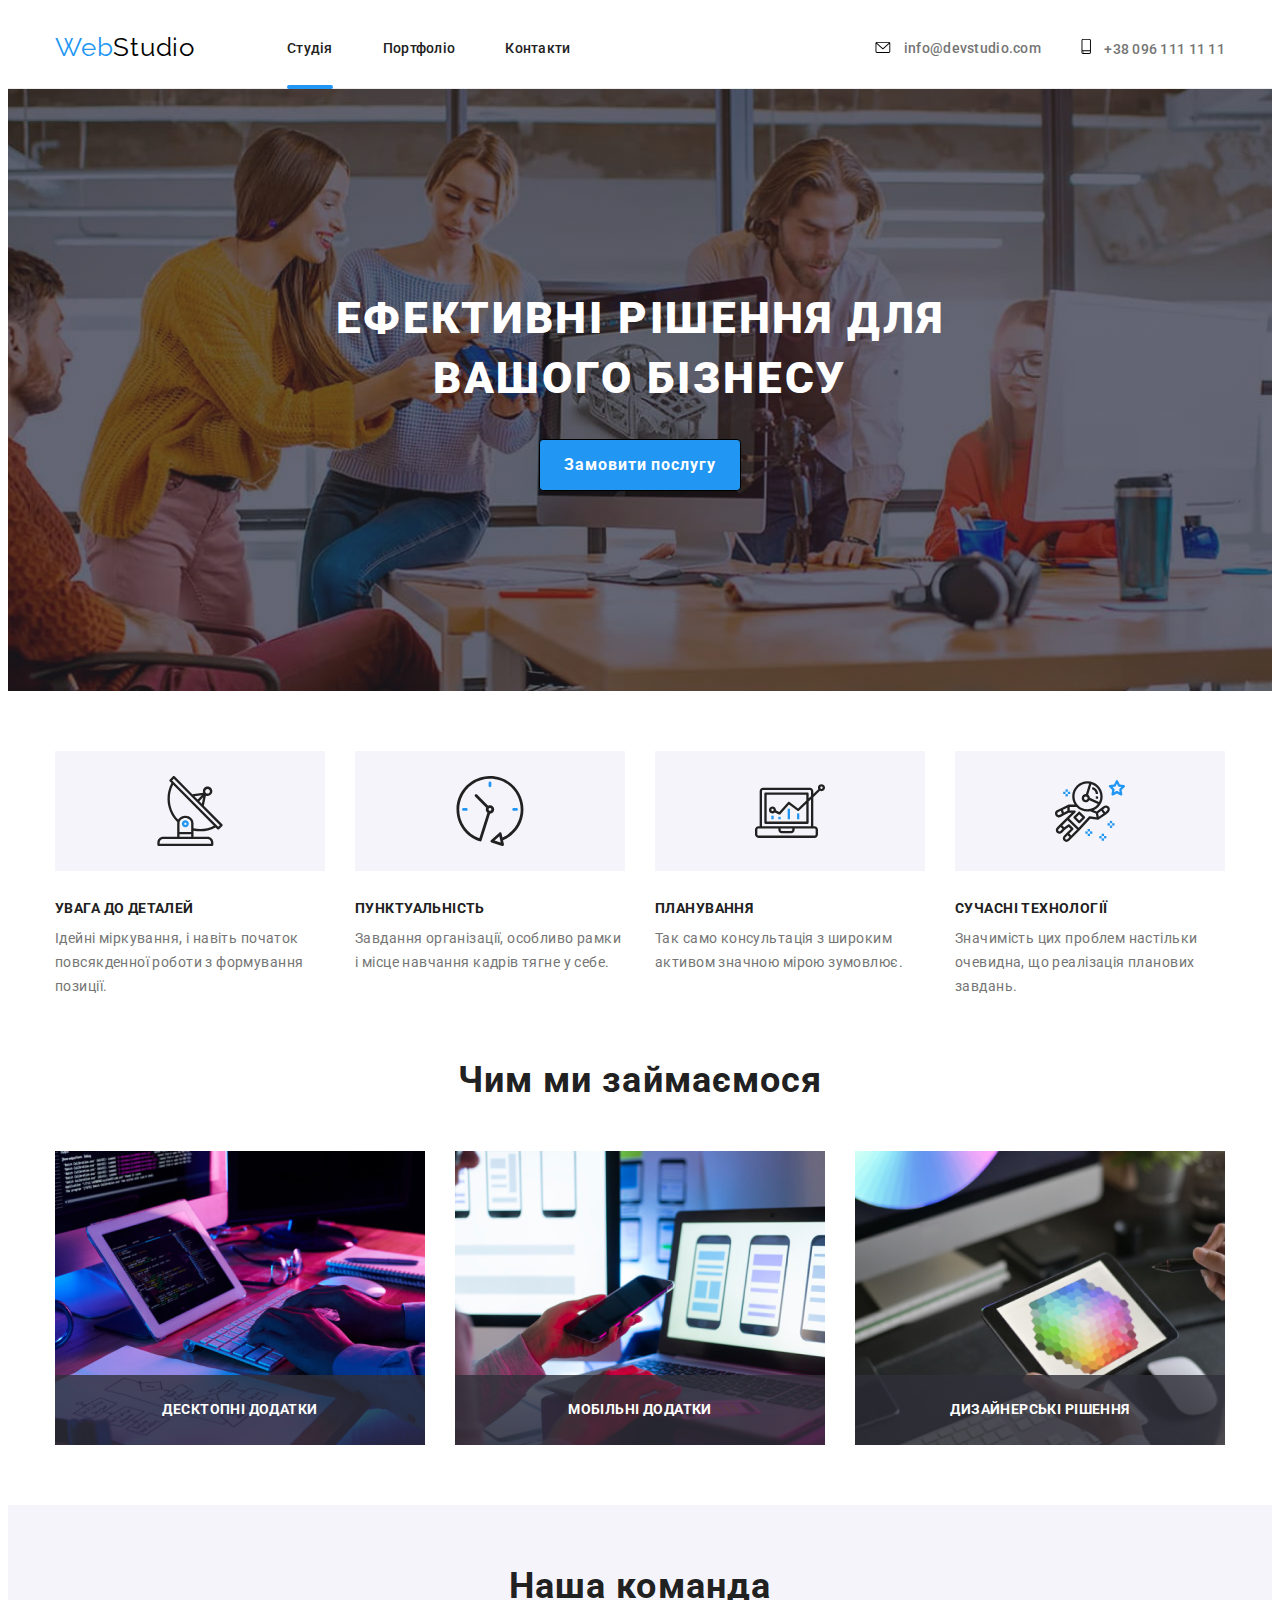
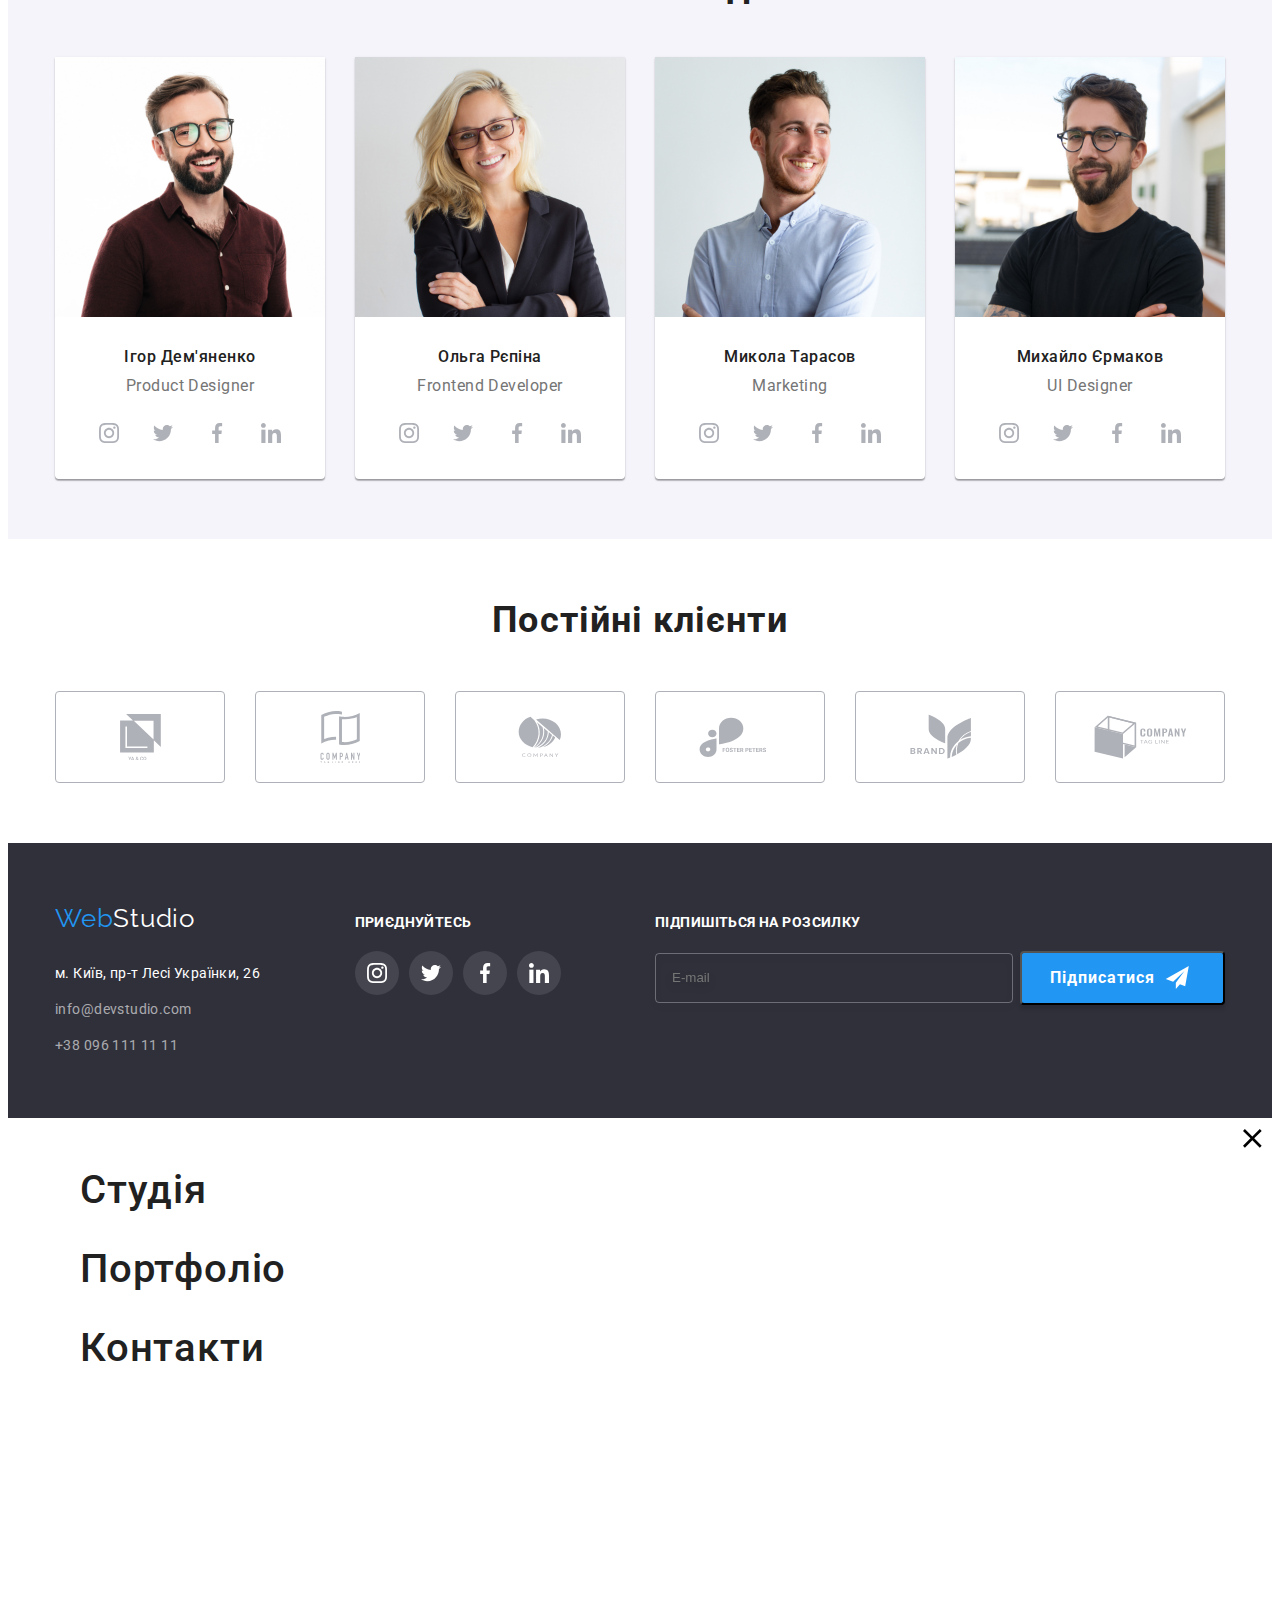
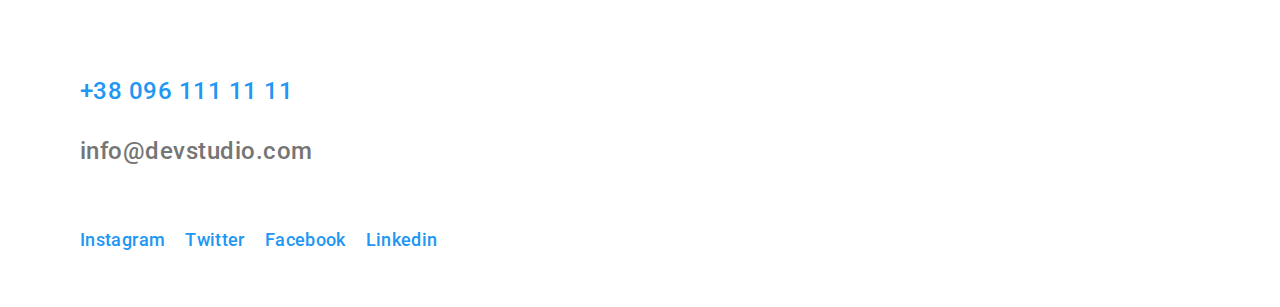
==== commit c34204ba: "clients" ====
--- a/index.html
+++ b/index.html
@@ -54,8 +54,7 @@
                 </ul>
 
                 <button type="button" class="menu-button is-open">
-                    <svg width="40" height="40" aria-label="Мобільне меню">
-                        <use class="menu-button__cross" href="./img/icons.svg#icon-cross"></use>
+                    <svg width="40" height="40" aria-label="Мобільне меню">                        
                         <use class="menu-button__menu" href="./img/icons.svg#icon-menu"></use>
                     </svg>
                 </button>
@@ -155,7 +154,7 @@
                         <p class="badge__desc">Product Designer</p>
                     </div>
 
-                    <div class="badge__links">
+                    
                         <ul class="badge__list">
                             <li>
                                 <a href="" class="sign">
@@ -186,7 +185,7 @@
                                 </a>
                             </li>
                         </ul>
-                    </div>
+                    
 
                 </li>
                 <li class="badge">
@@ -196,7 +195,7 @@
                         <p class="badge__desc">Frontend Developer</p>
                     </div>
 
-                    <div class="badge__links">
+                    
                         <ul class="badge__list">
                             <li>
                                 <a href="" class="sign">
@@ -227,7 +226,7 @@
                                 </a>
                             </li>
                         </ul>
-                    </div>
+                    
                 </li>
                 <li class="badge">
                     <img class="badge__image" src="./img/img3.jpg" alt="Микола Тарасов" width="270">
@@ -236,7 +235,7 @@
                         <p class="badge__desc">Marketing</p>
                     </div>
 
-                    <div class="badge__links">
+                    
                         <ul class="badge__list">
                             <li>
                                 <a href="" class="sign">
@@ -267,7 +266,7 @@
                                 </a>
                             </li>
                         </ul>
-                    </div>
+                    
                 </li>
                 <li class="badge">
                     <img class="badge__image" src="./img/img4.jpg" alt="Михайло Єрмаков" width="270">
@@ -276,7 +275,7 @@
                         <p class="badge__desc">UI Designer</p>
                     </div>
 
-                    <div class="badge__links">
+                    
                         <ul class="badge__list">
                             <li>
                                 <a href="" class="sign">
@@ -307,7 +306,7 @@
                                 </a>
                             </li>
                         </ul>
-                    </div>
+                    
                 </li>
             </ul>
             
@@ -318,42 +317,42 @@
         <div class="container">
             <h2 class="clients__title">Постійні клієнти</h2>
             <ul class="clients__list">
-                <li>
+                <li class="clients__link">
                     <a href="" class="clients__logo">
                         <svg width="41" height="46.7">
                             <use href="./img/icons.svg#icon-group"></use>
                         </svg>
                     </a>
                 </li>
-                <li>
+                <li class="clients__link">
                     <a href="" class="clients__logo">
                         <svg width="40" height="52">
                             <use href="./img/icons.svg#icon-group-1"></use>
                         </svg>
                     </a>
                 </li>
-                <li>
+                <li class="clients__link">
                     <a href="" class="clients__logo">
                         <svg width="43.46" height="41.18">
                             <use href="./img/icons.svg#icon-group-2"></use>
                         </svg>
                     </a>
                 </li>
-                <li>
+                <li class="clients__link">
                     <a href="" class="clients__logo">
                         <svg width="84.44" height="40.62">
                             <use href="./img/icons.svg#icon-group-3"></use>
                         </svg>
                     </a>
                 </li>
-                <li>
+                <li class="clients__link">
                     <a href="" class="clients__logo">
                         <svg width="62.54" height="45.43">
                             <use href="./img/icons.svg#icon-group-4"></use>
                         </svg>
                     </a>
                 </li>
-                <li>
+                <li class="clients__link">
                     <a href="" class="clients__logo">
                         <svg width="93.79" height="43.93">
                             <use href="./img/icons.svg#icon-group-5"></use>
@@ -432,6 +431,39 @@
         </div>
 
     </footer>
+
+    <div class="mobile-menu">
+        <div class="container">
+
+            <svg class="mobile-menu__cross" width="40" height="40" aria-label="Мобільне меню">
+                <use href="./img/icons.svg#icon-cross"></use>
+            </svg>
+            <nav>
+                <ul class="mobile-menu__nav">
+                    <li class="mobile-menu__item"><a href="./index.html" class="mobile-menu__link">Студія</a></li>
+                    <li class="mobile-menu__item"><a href="./portfolio.html" class="mobile-menu__link">Портфоліо</a></li>
+                    <li class="mobile-menu__item"><a href="" class="mobile-menu__link">Контакти</a></li>
+                </ul>
+            </nav>
+
+
+            <ul class="mobile-menu__contacts">
+                <li class="mobile-menu__comm">
+                    <a href="Tel:+380961111111" class="mobile-menu__tel">+38 096 111 11 11</a>               
+                </li>
+                <li class="mobile-menu__comm">
+                    <a href="Mailto:info@devstudio.com" class="mobile-menu__mail">info@devstudio.com</a>
+                </li>
+            </ul>
+
+            <ul class="mobile-menu__network">
+                <li ><a href="" lang="en" class="mobile-menu__text">Instagram</a></li>
+                <li ><a href="" lang="en" class="mobile-menu__text">Twitter</a></li>
+                <li ><a href="" lang="en" class="mobile-menu__text">Facebook</a></li>
+                <li ><a href="" lang="en" class="mobile-menu__text">Linkedin</a></li>
+            </ul>
+        </div>
+    </div>
 
     <div class="backdrop is-hidden" data-modal>
         <div class="modal">
--- a/css/main.min.css
+++ b/css/main.min.css
@@ -1 +1 @@
-body{font-family:"Roboto",sans-serif;color:var(--brand-color-text)}*,*::before,*::after{-webkit-box-sizing:border-box;box-sizing:border-box}.section{padding-top:60px;padding-bottom:60px}.container{margin-right:auto;margin-left:auto;padding-right:15px;padding-left:15px}@media screen and (min-width: 480px){.container{width:480px}}@media screen and (min-width: 768px){.container{width:768px}}@media screen and (min-width: 1200px){.container{width:1200px}}:root{--brand-color-text: #212121;--brand-color-hero: #FFFFFF;--brand-color-backgraund: #2F303A;--brand-color-link: #2196F3;--brand-color-logo: #2196F3;--brand-color-logo-two: #000000;--brand-color-description: #757575;--brand-color-button: #2196F3;--brand-color-contacts: rgba(255, 255, 255, 0.6);--brand-color-com: #F5F4FA;--brand-color-bgd: #F5F5F5;--brand-color-header-icon: #757575;--brand-color-features: #F5F4FA;--brand-color-social-link: #AFB1B8;--brand-color-border: #AFB1B8;--brand-color-icon: #AFB1B8;--brand-color-bgd-icon-foot: rgba(255, 255, 255, 0.1);--brand-color-button-hf: #188CE8}.header{background:var(--brand-color-hero);border-bottom:1px solid #ececec;padding-top:16px;padding-bottom:16px}@media screen and (min-width: 1200px){.header{padding-top:24px;padding-bottom:25px}}.header__container{position:relative}@media screen and (min-width: 768px){.header__container{display:-webkit-box;display:-ms-flexbox;display:flex;-webkit-box-pack:justify;-ms-flex-pack:justify;justify-content:space-between;-webkit-box-align:center;-ms-flex-align:center;align-items:center}}.header .menu-button{position:absolute;top:0px;right:15px;display:-webkit-inline-box;display:-ms-inline-flexbox;display:inline-flex;padding:0;margin:0;border:none;background-color:rgba(0,0,0,0)}@media screen and (min-width: 768px){.header .menu-button{display:none}}.header .menu-button__cross{display:none}.navigation__logo-f{font-family:"Raleway",sans-serif;font-size:26px;line-height:1.2;letter-spacing:.03em;color:var(--brand-color-logo);text-decoration:none}.navigation__logo-f:hover{color:var(--brand-color-text)}.navigation__logo-f:focus{color:var(--brand-color-text)}.navigation__logo-f:hover>.navigation__logo-s{color:var(--brand-color-logo)}.navigation__logo-f:focus>.navigation__logo-s{color:var(--brand-color-logo)}.navigation__logo-s{font-family:"Raleway",sans-serif;color:var(--brand-color-logo-two);text-decoration:none}.navigation__logo-s:hover{color:var(--brand-color-logo)}.navigation__logo-s:focus{color:var(--brand-color-logo)}.navigation__menu{display:none;list-style:none;padding-left:0;margin-top:0;margin-bottom:0}@media screen and (min-width: 768px){.navigation__menu{display:-webkit-box;display:-ms-flexbox;display:flex;gap:50px}}.navigation__link{padding-bottom:33px;position:relative;font-weight:500;font-size:14px;line-height:1.14;letter-spacing:.02em;text-decoration:none;color:var(--brand-color-text);-webkit-transition:color 250ms cubic-bezier(0.4, 0, 0.2, 1);transition:color 250ms cubic-bezier(0.4, 0, 0.2, 1)}.navigation__link:hover{color:var(--brand-color-link)}.navigation__link:focus{color:var(--brand-color-link)}@media screen and (min-width: 1200px){.navigation__link--current::after{display:block;position:absolute;bottom:0;left:0;width:100%;height:4px;content:"";background-color:var(--brand-color-link);border-radius:2px}}@media screen and (min-width: 768px){.navigation{display:-webkit-box;display:-ms-flexbox;display:flex;-webkit-box-align:center;-ms-flex-align:center;align-items:center;gap:92px}}.contacts{display:none;list-style:none;padding-left:0;margin-top:0;margin-bottom:0}@media screen and (min-width: 768px){.contacts{display:block}}@media screen and (min-width: 1200px){.contacts{display:-webkit-box;display:-ms-flexbox;display:flex;gap:40px}}.contacts__link{font-weight:500;font-size:14px;line-height:1.14;letter-spacing:.02em;text-decoration:none;color:var(--brand-color-description);-webkit-transition:color 250ms cubic-bezier(0.4, 0, 0.2, 1),fill 250ms cubic-bezier(0.4, 0, 0.2, 1);transition:color 250ms cubic-bezier(0.4, 0, 0.2, 1),fill 250ms cubic-bezier(0.4, 0, 0.2, 1)}.contacts__link:hover{color:var(--brand-color-link);fill:var(--brand-color-link)}.contacts__link:focus{color:var(--brand-color-link);fill:var(--brand-color-link)}.contacts__icon{margin-right:10px;display:none}@media screen and (min-width: 768px){.contacts__icon{display:inline}}.hero{background-size:cover;background-position:center center;background-repeat:no-repeat;background-image:-webkit-gradient(linear, left top, left bottom, from(rgba(47, 48, 58, 0.4)), to(rgba(47, 48, 58, 0.4))),url(../img/hero.jpg);background-image:linear-gradient(rgba(47, 48, 58, 0.4), rgba(47, 48, 58, 0.4)),url(../img/hero.jpg);background-color:var(--brand-color-backgraund);padding-top:200px;padding-bottom:200px}.hero__box{height:200px;display:-webkit-box;display:-ms-flexbox;display:flex;-webkit-box-orient:vertical;-webkit-box-direction:normal;-ms-flex-direction:column;flex-direction:column;-webkit-box-align:center;-ms-flex-align:center;align-items:center;row-gap:30px}.hero__title{width:696px;font-weight:900;font-size:44px;line-height:1.36;letter-spacing:.06em;text-transform:uppercase;color:var(--brand-color-hero);text-align:center;margin-top:0;margin-bottom:0}.hero__button{padding:10px 24px;border:1px solid #000;-webkit-box-shadow:0px 4px 4px rgba(0,0,0,.15);box-shadow:0px 4px 4px rgba(0,0,0,.15);border-radius:4px;font-family:"Roboto";font-weight:700;font-size:16px;line-height:1.9;text-align:center;letter-spacing:.06em;color:var(--brand-color-hero);background:var(--brand-color-button);cursor:pointer;-webkit-transition:scaleX 250ms cubic-bezier(0.4, 0, 0.2, 1),border 250ms cubic-bezier(0.4, 0, 0.2, 1),-webkit-filter 250ms cubic-bezier(0.4, 0, 0.2, 1);transition:scaleX 250ms cubic-bezier(0.4, 0, 0.2, 1),border 250ms cubic-bezier(0.4, 0, 0.2, 1),-webkit-filter 250ms cubic-bezier(0.4, 0, 0.2, 1);transition:scaleX 250ms cubic-bezier(0.4, 0, 0.2, 1),filter 250ms cubic-bezier(0.4, 0, 0.2, 1),border 250ms cubic-bezier(0.4, 0, 0.2, 1);transition:scaleX 250ms cubic-bezier(0.4, 0, 0.2, 1),filter 250ms cubic-bezier(0.4, 0, 0.2, 1),border 250ms cubic-bezier(0.4, 0, 0.2, 1),-webkit-filter 250ms cubic-bezier(0.4, 0, 0.2, 1)}.hero__button:hover{-webkit-filter:drop-shadow(0px 4px 4px rgba(0, 0, 0, 0.25));filter:drop-shadow(0px 4px 4px rgba(0, 0, 0, 0.25));-webkit-transform:scaleX(1.03);transform:scaleX(1.03);border:none}.hero__button:focus{-webkit-filter:drop-shadow(0px 4px 4px rgba(0, 0, 0, 0.25));filter:drop-shadow(0px 4px 4px rgba(0, 0, 0, 0.25));-webkit-transform:scaleX(1.03);transform:scaleX(1.03);border:none}.features{width:100%}.features__items{padding-left:0;margin:0;list-style:none;display:-webkit-box;display:-ms-flexbox;display:flex;-webkit-box-pack:justify;-ms-flex-pack:justify;justify-content:space-between}.features__items>li{width:270px}.features__ill{display:-webkit-box;display:-ms-flexbox;display:flex;-webkit-box-pack:center;-ms-flex-pack:center;justify-content:center;height:120px;margin-bottom:30px;-webkit-box-align:center;-ms-flex-align:center;align-items:center;background-color:var(--brand-color-features)}.features__title{margin:0 0 10px 0;font-size:14px;line-height:1.14;letter-spacing:.03em;text-transform:uppercase;color:var(--brand-color-text)}.features__text{margin:0;font-size:14px;line-height:1.7;letter-spacing:.03em;color:var(--brand-color-description)}.busi{padding-top:0}@media screen and (max-width: 1200px){.busi{display:none}}.busi__title{margin-top:0;margin-bottom:50px;font-size:36px;line-height:1.17;letter-spacing:.03em;color:var(--brand-color-text);text-align:center}.busi__list{margin-top:0;margin-bottom:0;-webkit-box-pack:justify;-ms-flex-pack:justify;justify-content:space-between;padding-left:0;list-style:none;display:-webkit-box;display:-ms-flexbox;display:flex}.busi__tumb{position:relative}.busi__image{display:block}.busi__box{padding-top:27px;position:absolute;bottom:0;width:100%;height:70px;z-index:1;background-size:cover;background-position:center center;background-repeat:no-repeat;background-color:rgba(47,48,58,.8)}.busi__text{margin-top:0;margin-bottom:0;font-weight:700;font-size:14px;line-height:1.14;text-align:center;letter-spacing:.03em;text-transform:uppercase;color:var(--brand-color-hero)}.team{background:var(--brand-color-com)}.team__title{text-align:center;margin-top:0;font-size:36px;line-height:1.17;letter-spacing:.03em;color:var(--brand-color-text)}@media screen and (min-width: 1200px){.team__title{margin-bottom:50px}}.team__list{padding-left:0;margin-top:0;margin-bottom:0;list-style:none}@media screen and (min-width: 768px){.team__list{display:-webkit-box;display:-ms-flexbox;display:flex;-ms-flex-wrap:wrap;flex-wrap:wrap;row-gap:30px;-webkit-column-gap:30px;-moz-column-gap:30px;column-gap:30px}}@media screen and (min-width: 1200px){.team__list{display:-webkit-box;display:-ms-flexbox;display:flex;-webkit-box-pack:justify;-ms-flex-pack:justify;justify-content:space-between}}.clients{width:100%}.clients__title{margin-top:0;margin-bottom:0;font-weight:700;font-size:36px;line-height:1.17;text-align:center;letter-spacing:.03em;color:var(--brand-color-text);text-align:center;margin-bottom:50px}.clients__list{margin-top:0;margin-bottom:0;padding-left:0;list-style:none;display:-webkit-box;display:-ms-flexbox;display:flex;-webkit-box-pack:justify;-ms-flex-pack:justify;justify-content:space-between}.clients__logo{width:170px;height:92px;display:-webkit-box;display:-ms-flexbox;display:flex;-webkit-box-align:center;-ms-flex-align:center;align-items:center;-webkit-box-pack:center;-ms-flex-pack:center;justify-content:center;border:1px solid var(--brand-color-border);border-radius:4px;fill:var(--brand-color-border);-webkit-transition:border-color 250ms cubic-bezier(0.4, 0, 0.2, 1),fill 250ms cubic-bezier(0.4, 0, 0.2, 1);transition:border-color 250ms cubic-bezier(0.4, 0, 0.2, 1),fill 250ms cubic-bezier(0.4, 0, 0.2, 1)}.clients__logo:hover{border-color:var(--brand-color-link);fill:var(--brand-color-link)}.clients__logo:focus{border-color:var(--brand-color-link);fill:var(--brand-color-link)}.hidden-title{margin-right:auto;margin-left:auto;margin-top:0;display:none}.badge{width:450px;background:var(--brand-color-hero);-webkit-box-shadow:0px 1px 3px rgba(0,0,0,.12),0px 1px 1px rgba(0,0,0,.14),0px 2px 1px rgba(0,0,0,.2);box-shadow:0px 1px 3px rgba(0,0,0,.12),0px 1px 1px rgba(0,0,0,.14),0px 2px 1px rgba(0,0,0,.2);border-radius:0px 0px 4px 4px;margin-bottom:30px;padding-bottom:24px}.badge:last-child{margin-bottom:0}@media screen and (min-width: 768px){.badge{-ms-flex-preferred-size:calc((100% - 30px)/2);flex-basis:calc((100% - 30px)/2);margin-bottom:0}}@media screen and (min-width: 1200px){.badge{-ms-flex-preferred-size:270px;flex-basis:270px;margin-bottom:0}}.badge__image{display:block;width:450px}@media screen and (min-width: 768px){.badge__image{width:354px}}@media screen and (min-width: 1200px){.badge__image{width:270px}}.badge__data{padding-top:30px;margin-bottom:16px;text-align:center}.badge__title{margin-top:0;margin-bottom:10px;font-weight:500;font-size:16px;line-height:1.19;letter-spacing:.03em;color:var(--brand-color-text)}.badge__desc{margin-top:0;margin-bottom:0;font-weight:400;font-size:16px;line-height:1.19;letter-spacing:.03em;color:var(--brand-color-description)}.badge__links{height:44px}@media screen and (max-width: 480px){.badge__links{padding-right:122px;padding-left:122px}}@media screen and (min-width: 480px){.badge__links{padding-right:122px;padding-left:122px}}@media screen and (min-width: 768px){.badge__links{padding-right:74px;padding-left:74px}}@media screen and (min-width: 1200px){.badge__links{padding-right:32px;padding-left:32px}}.badge__list{padding-left:0;list-style:none;display:-webkit-box;display:-ms-flexbox;display:flex;-webkit-box-pack:justify;-ms-flex-pack:justify;justify-content:space-between}.sign{display:-webkit-inline-box;display:-ms-inline-flexbox;display:inline-flex;-webkit-box-pack:center;-ms-flex-pack:center;justify-content:center;-webkit-box-align:center;-ms-flex-align:center;align-items:center;width:44px;height:44px;border:none;border-radius:50%;fill:var(--brand-color-icon);-webkit-transition:background-color 250ms cubic-bezier(0.4, 0, 0.2, 1),fill 250ms cubic-bezier(0.4, 0, 0.2, 1);transition:background-color 250ms cubic-bezier(0.4, 0, 0.2, 1),fill 250ms cubic-bezier(0.4, 0, 0.2, 1)}.sign:hover{background-color:var(--brand-color-link);fill:var(--brand-color-hero)}.sign:focus{background-color:var(--brand-color-link)}.footer{padding-top:60px;padding-bottom:60px;background:var(--brand-color-backgraund)}.footer__base{display:-webkit-box;display:-ms-flexbox;display:flex;-webkit-box-pack:justify;-ms-flex-pack:justify;justify-content:space-between;-webkit-box-align:baseline;-ms-flex-align:baseline;align-items:baseline}.footer__logo-f{font-family:"Raleway",sans-serif;font-size:26px;line-height:1.2;letter-spacing:.03em;color:var(--brand-color-logo);text-decoration:none}.footer__logo-f:hover{color:var(--brand-color-hero)}.footer__logo-f:focus{color:var(--brand-color-hero)}.footer__logo-f:hover>.footer__logo-s{color:var(--brand-color-logo)}.footer__logo-f:focus>.footer__logo-s{color:var(--brand-color-logo)}.footer__logo-s{color:var(--brand-color-hero)}.footer__logo-s:hover{color:var(--brand-color-logo)}.footer__logo-s:focus{color:var(--brand-color-logo)}.footer__address{font-style:normal;margin-top:28px}.footer__applications{display:-webkit-box;display:-ms-flexbox;display:flex;-webkit-box-orient:vertical;-webkit-box-direction:normal;-ms-flex-direction:column;flex-direction:column;row-gap:20px}.footer__title{margin-top:0;margin-bottom:0;font-weight:700;font-size:14px;line-height:1.14;letter-spacing:.03em;text-transform:uppercase;color:var(--brand-color-hero)}.footer__list{width:206px;height:44px;display:-webkit-box;display:-ms-flexbox;display:flex;-webkit-box-pack:justify;-ms-flex-pack:justify;justify-content:space-between;list-style:none;margin-top:0;margin-bottom:0;padding-left:0}.footer__sign{width:44px;height:44px;display:-webkit-box;display:-ms-flexbox;display:flex;-webkit-box-align:center;-ms-flex-align:center;align-items:center;-webkit-box-pack:center;-ms-flex-pack:center;justify-content:center;border:none;border-radius:50%;background-color:var(--brand-color-bgd-icon-foot);fill:var(--brand-color-hero);-webkit-transition:background-color 250ms cubic-bezier(0.4, 0, 0.2, 1);transition:background-color 250ms cubic-bezier(0.4, 0, 0.2, 1)}.footer__sign:hover{background-color:var(--brand-color-link)}.footer__sign:focus{background-color:var(--brand-color-link)}.footer__form{width:570px;height:86px}.footer__form-title{margin-top:0;margin-bottom:20px;font-weight:700;font-size:14px;line-height:1.14;letter-spacing:.03em;text-transform:uppercase;color:var(--brand-color-hero)}.footer__box{display:-webkit-box;display:-ms-flexbox;display:flex;-webkit-box-pack:justify;-ms-flex-pack:justify;justify-content:space-between;-webkit-box-align:center;-ms-flex-align:center;align-items:center}.footer__input{width:358px;height:50px;padding:15px 16px;border:1px solid rgba(255,255,255,.3);-webkit-filter:drop-shadow(0px 4px 4px rgba(0, 0, 0, 0.15));filter:drop-shadow(0px 4px 4px rgba(0, 0, 0, 0.15));border-radius:4px;color:rgba(255,255,255,.6);background-color:rgba(0,0,0,0);-webkit-transition:border-color 250ms cubic-bezier(0.4, 0, 0.2, 1);transition:border-color 250ms cubic-bezier(0.4, 0, 0.2, 1)}.footer__input:hover{border-color:var(--brand-color-logo)}.footer__input:focus{border-color:var(--brand-color-logo)}.footer__button{padding:10px 34px 10px 28px;font-family:"Roboto";font-style:normal;font-weight:700;font-size:16px;line-height:1.87;display:-webkit-box;display:-ms-flexbox;display:flex;-webkit-box-align:center;-ms-flex-align:center;align-items:center;letter-spacing:.06em;color:var(--brand-color-hero);fill:var(--brand-color-hero);background:#2196f3;-webkit-box-shadow:0px 4px 4px rgba(0,0,0,.15);box-shadow:0px 4px 4px rgba(0,0,0,.15);border-radius:4px;cursor:pointer;-webkit-transition:background-color 250ms cubic-bezier(0.4, 0, 0.2, 1),fill 250ms cubic-bezier(0.4, 0, 0.2, 1);transition:background-color 250ms cubic-bezier(0.4, 0, 0.2, 1),fill 250ms cubic-bezier(0.4, 0, 0.2, 1)}.footer__button:hover{background-color:var(--brand-color-button-hf);fill:var(--brand-color-contacts)}.footer__button:focus{background-color:var(--brand-color-button-hf);fill:var(--brand-color-contacts)}.footer__icon{margin-left:10px}.address{list-style:none;padding-left:0;margin-top:0;margin-bottom:0;display:-webkit-box;display:-ms-flexbox;display:flex;-webkit-box-orient:vertical;-webkit-box-direction:normal;-ms-flex-direction:column;flex-direction:column;row-gap:12px}.address__link{font-weight:400;font-size:14px;line-height:1.71;letter-spacing:.03em;text-decoration:none;color:var(--brand-color-hero);-webkit-transition:color 250ms cubic-bezier(0.4, 0, 0.2, 1);transition:color 250ms cubic-bezier(0.4, 0, 0.2, 1)}.address__link:hover{color:var(--brand-color-link)}.address__link:focus{color:var(--brand-color-link)}.address__cont{font-weight:400;font-size:14px;line-height:1.71;letter-spacing:.03em;text-decoration:none;color:var(--brand-color-contacts);-webkit-transition:color 250ms cubic-bezier(0.4, 0, 0.2, 1);transition:color 250ms cubic-bezier(0.4, 0, 0.2, 1)}.address__cont:hover{color:var(--brand-color-link)}.address__cont:focus{color:var(--brand-color-link)}.form-input{position:relative;padding-left:42px;width:100%;height:40px;border:1px solid rgba(33,33,33,.2);border-radius:4px;-webkit-transition:border-color 250ms cubic-bezier(0.4, 0, 0.2, 1),fill 250ms cubic-bezier(0.4, 0, 0.2, 1);transition:border-color 250ms cubic-bezier(0.4, 0, 0.2, 1),fill 250ms cubic-bezier(0.4, 0, 0.2, 1)}.form-input__icon{display:inline-block;position:absolute;width:18px;height:18px;top:50%;left:12px;-webkit-transform:translateY(-50%);transform:translateY(-50%)}.form-input:hover,.form-input:hover+.form-input__icon{border-color:var(--brand-color-logo);fill:var(--brand-color-logo)}.form-input:focus,.form-input:focus+.form-input__icon{border-color:var(--brand-color-logo);fill:var(--brand-color-logo)}.form-area{resize:none;height:120px;border:1px solid rgba(33,33,33,.2);border-radius:4px;padding:12px 16px;font-size:12px;line-height:1.17;letter-spacing:.01em;color:rgba(117,117,117,.5)}.form-area:hover{border-color:var(--brand-color-logo)}.form-area:focus{border-color:var(--brand-color-logo)}.accept-terms{display:-webkit-box;display:-ms-flexbox;display:flex;-webkit-box-align:center;-ms-flex-align:center;align-items:center;width:425px;margin-bottom:30px;margin-right:auto;margin-left:auto;font-size:14px;line-height:1.7;letter-spacing:.03em}.accept-terms:hover{border-color:#188ce8}.accept-terms:focus{border-color:#188ce8}.accept-terms__checkbox{-webkit-appearance:none;-moz-appearance:none;appearance:none}.accept-terms__icon{position:absolute;border:2px solid var(--brand-color-text);border-radius:2px;fill:none}.accept-terms__checkbox:hover+.accept-terms__icon{border-color:var(--brand-color-description)}.accept-terms__checkbox:hover~.accept-terms__label{color:#405340}.accept-terms__label{position:relative;padding-left:35.88px;font-size:14px;line-height:1.71;letter-spacing:.03em;color:var(--brand-color-description)}.accept-terms__checkbox:checked+.accept-terms__icon{fill:var(--brand-color-hero);background-color:var(--brand-color-logo);border-color:var(--brand-color-logo)}.accept-terms__checkbox:checked~.accept-terms__label{color:#405340}.accept-terms__contract{color:var(--brand-color-link)}.backdrop{position:fixed;top:0;left:0;width:100%;height:100%;background-color:rgba(0,0,0,.2);scale:1;-webkit-transition:scale 250ms cubic-bezier(0.4, 0, 0.2, 1),visibility 250ms cubic-bezier(0.4, 0, 0.2, 1);transition:scale 250ms cubic-bezier(0.4, 0, 0.2, 1),visibility 250ms cubic-bezier(0.4, 0, 0.2, 1)}.is-hidden{scale:0;visibility:hidden;pointer-events:none}.modal{position:absolute;width:100%;max-width:528px;height:100%;max-height:581px;background-color:var(--brand-color-hero);top:50%;left:50%;-webkit-transform:translate(-50%, -50%);transform:translate(-50%, -50%);-webkit-box-shadow:0px 1px 3px rgba(0,0,0,.12),0px 1px 1px rgba(0,0,0,.14),0px 2px 1px rgba(0,0,0,.2);box-shadow:0px 1px 3px rgba(0,0,0,.12),0px 1px 1px rgba(0,0,0,.14),0px 2px 1px rgba(0,0,0,.2);border-radius:4px}.modal__container{position:relative;padding-top:8px;padding-bottom:40px;width:100%;height:100%}.modal__button{position:absolute;top:14px;right:14px;padding:0;border:none}.modal__form{padding-top:37px;padding-right:40px;padding-left:40px;display:-webkit-box;display:-ms-flexbox;display:flex;-webkit-box-orient:vertical;-webkit-box-direction:normal;-ms-flex-direction:column;flex-direction:column}.modal__title{margin-top:2px;margin-bottom:12px;font-weight:700;font-size:20px;line-height:23px;text-align:center;letter-spacing:.03em;color:var(--brand-color-text)}.modal__list{display:-webkit-box;display:-ms-flexbox;display:flex;-webkit-box-orient:vertical;-webkit-box-direction:normal;-ms-flex-direction:column;flex-direction:column;row-gap:10px;margin-top:0;margin-bottom:20px;padding-left:0;list-style:none}.modal__field{display:-webkit-box;display:-ms-flexbox;display:flex;-webkit-box-orient:vertical;-webkit-box-direction:normal;-ms-flex-direction:column;flex-direction:column;row-gap:4px}.modal__label{font-size:12px;line-height:1.17;letter-spacing:.01em;color:var(--brand-color-description)}.modal__input{position:relative}.modal__btn{display:block;margin-right:auto;margin-left:auto}.close-button{background-color:var(--brand-color-hero);-webkit-transition:fill 250ms cubic-bezier(0.4, 0, 0.2, 1);transition:fill 250ms cubic-bezier(0.4, 0, 0.2, 1)}.close-button:hover{fill:var(--brand-color-button)}.close-button:focus{fill:var(--brand-color-button)}.close-button__icon{padding:3px;border:1px solid rgba(0,0,0,.1);border-radius:50%}.submit-button{padding:10px 52px;font-family:"Roboto";font-weight:700;font-size:16px;line-height:1.87;letter-spacing:.06em;color:var(--brand-color-hero);background-color:var(--brand-color-button);-webkit-box-shadow:0px 4px 4px rgba(0,0,0,.15);box-shadow:0px 4px 4px rgba(0,0,0,.15);border-radius:4px;border:none;cursor:pointer}.submit-button:hover{background-color:var(--brand-color-button-hf)}.submit-button:focus{background-color:var(--brand-color-button-hf)}.portfolio{width:100%}.portfolio__list{padding-left:0;margin:0 auto 50px;list-style:none;display:-webkit-box;display:-ms-flexbox;display:flex;-webkit-box-pack:center;-ms-flex-pack:center;justify-content:center;-webkit-column-gap:8px;-moz-column-gap:8px;column-gap:8px}.portfolio__button{font-family:"Roboto";font-weight:500;font-size:16px;line-height:1.6;padding:6px 22px 6px 22px;letter-spacing:.03em;color:var(--brand-color-text);background-color:var(--brand-color-com);border:none;border-radius:4px;cursor:pointer;-webkit-transition:color 250ms cubic-bezier(0.4, 0, 0.2, 1),background-color 250ms cubic-bezier(0.4, 0, 0.2, 1),-webkit-box-shadow 250ms cubic-bezier(0.4, 0, 0.2, 1);transition:color 250ms cubic-bezier(0.4, 0, 0.2, 1),background-color 250ms cubic-bezier(0.4, 0, 0.2, 1),-webkit-box-shadow 250ms cubic-bezier(0.4, 0, 0.2, 1);transition:color 250ms cubic-bezier(0.4, 0, 0.2, 1),background-color 250ms cubic-bezier(0.4, 0, 0.2, 1),box-shadow 250ms cubic-bezier(0.4, 0, 0.2, 1);transition:color 250ms cubic-bezier(0.4, 0, 0.2, 1),background-color 250ms cubic-bezier(0.4, 0, 0.2, 1),box-shadow 250ms cubic-bezier(0.4, 0, 0.2, 1),-webkit-box-shadow 250ms cubic-bezier(0.4, 0, 0.2, 1)}.portfolio__button:hover{background:var(--brand-color-button);color:var(--brand-color-hero);-webkit-box-shadow:0px 3px 1px rgba(0,0,0,.1),0px 1px 2px rgba(0,0,0,.08),0px 2px 2px rgba(0,0,0,.12);box-shadow:0px 3px 1px rgba(0,0,0,.1),0px 1px 2px rgba(0,0,0,.08),0px 2px 2px rgba(0,0,0,.12)}.portfolio__button:focus{background:var(--brand-color-button);color:var(--brand-color-hero);-webkit-box-shadow:0px 3px 1px rgba(0,0,0,.1),0px 1px 2px rgba(0,0,0,.08),0px 2px 2px rgba(0,0,0,.12);box-shadow:0px 3px 1px rgba(0,0,0,.1),0px 1px 2px rgba(0,0,0,.08),0px 2px 2px rgba(0,0,0,.12)}.portfolio__content{list-style:none;margin-top:0;margin-bottom:0;padding:0;display:-webkit-box;display:-ms-flexbox;display:flex;-ms-flex-wrap:wrap;flex-wrap:wrap;row-gap:30px;-webkit-column-gap:30px;-moz-column-gap:30px;column-gap:30px}.card{-ms-flex-preferred-size:calc((100% - 60px)/3);flex-basis:calc((100% - 60px)/3);background:var(--brand-color-hero);-webkit-transition:-webkit-box-shadow 250ms cubic-bezier(0.4, 0, 0.2, 1);transition:-webkit-box-shadow 250ms cubic-bezier(0.4, 0, 0.2, 1);transition:box-shadow 250ms cubic-bezier(0.4, 0, 0.2, 1);transition:box-shadow 250ms cubic-bezier(0.4, 0, 0.2, 1), -webkit-box-shadow 250ms cubic-bezier(0.4, 0, 0.2, 1)}.card__tumb{position:relative;overflow:hidden}.card__image{display:block}.card__desc{position:absolute;font-size:18px;line-height:1.55;letter-spacing:.03em;color:var(--brand-color-hero);margin-top:0;margin-bottom:0;top:0;left:0;width:370px;height:294px;padding:63px 24px;background-color:rgba(33,150,243,.9);-webkit-transform:translateY(100%);transform:translateY(100%);-webkit-transition:-webkit-transform 250ms cubic-bezier(0.4, 0, 0.2, 1);transition:-webkit-transform 250ms cubic-bezier(0.4, 0, 0.2, 1);transition:transform 250ms cubic-bezier(0.4, 0, 0.2, 1);transition:transform 250ms cubic-bezier(0.4, 0, 0.2, 1), -webkit-transform 250ms cubic-bezier(0.4, 0, 0.2, 1)}.card__data{padding:20px 24px;border-right:1px solid #eee;border-bottom:1px solid #eee;border-left:1px solid #eee}.card__title{margin-top:0;margin-bottom:4px;font-weight:700;font-size:18px;line-height:2;letter-spacing:.06em;color:var(--brand-color-text)}.card__text{margin-top:0;margin-bottom:0;font-weight:400;font-size:16px;line-height:1.9;letter-spacing:.03em;color:var(--brand-color-description)}.card:hover{-webkit-box-shadow:0px 1px 1px rgba(0,0,0,.12),0px 4px 4px rgba(0,0,0,.06),1px 4px 6px rgba(0,0,0,.16);box-shadow:0px 1px 1px rgba(0,0,0,.12),0px 4px 4px rgba(0,0,0,.06),1px 4px 6px rgba(0,0,0,.16)}.card:focus{-webkit-box-shadow:0px 1px 1px rgba(0,0,0,.12),0px 4px 4px rgba(0,0,0,.06),1px 4px 6px rgba(0,0,0,.16);box-shadow:0px 1px 1px rgba(0,0,0,.12),0px 4px 4px rgba(0,0,0,.06),1px 4px 6px rgba(0,0,0,.16)}.card:hover .card__desc{-webkit-transform:translateY(0);transform:translateY(0)}.card:focus .card__desc{-webkit-transform:translateY(0);transform:translateY(0)}/*# sourceMappingURL=main.min.css.map */+body{font-family:"Roboto",sans-serif;color:var(--brand-color-text)}*,*::before,*::after{-webkit-box-sizing:border-box;box-sizing:border-box}.section{padding-top:60px;padding-bottom:60px}.container{margin-right:auto;margin-left:auto;padding-right:15px;padding-left:15px}@media screen and (min-width: 320px){.container{width:320px}}@media screen and (min-width: 480px){.container{width:480px}}@media screen and (min-width: 768px){.container{width:768px}}@media screen and (min-width: 1200px){.container{width:1200px}}:root{--brand-color-text: #212121;--brand-color-hero: #FFFFFF;--brand-color-backgraund: #2F303A;--brand-color-link: #2196F3;--brand-color-logo: #2196F3;--brand-color-logo-two: #000000;--brand-color-description: #757575;--brand-color-button: #2196F3;--brand-color-contacts: rgba(255, 255, 255, 0.6);--brand-color-com: #F5F4FA;--brand-color-bgd: #F5F5F5;--brand-color-header-icon: #757575;--brand-color-features: #F5F4FA;--brand-color-social-link: #AFB1B8;--brand-color-border: #AFB1B8;--brand-color-icon: #AFB1B8;--brand-color-bgd-icon-foot: rgba(255, 255, 255, 0.1);--brand-color-button-hf: #188CE8}.header{background:var(--brand-color-hero);border-bottom:1px solid #ececec;padding-top:16px;padding-bottom:16px}@media screen and (min-width: 1200px){.header{padding-top:24px;padding-bottom:25px}}.header__container{position:relative}@media screen and (min-width: 768px){.header__container{display:-webkit-box;display:-ms-flexbox;display:flex;-webkit-box-pack:justify;-ms-flex-pack:justify;justify-content:space-between;-webkit-box-align:center;-ms-flex-align:center;align-items:center}}.header .menu-button{position:absolute;top:0px;right:15px;display:-webkit-inline-box;display:-ms-inline-flexbox;display:inline-flex;padding:0;margin:0;border:none;background-color:rgba(0,0,0,0)}@media screen and (min-width: 768px){.header .menu-button{display:none}}.header .menu-button__cross{display:none}.navigation__logo-f{font-family:"Raleway",sans-serif;font-size:26px;line-height:1.2;letter-spacing:.03em;color:var(--brand-color-logo);text-decoration:none}.navigation__logo-f:hover{color:var(--brand-color-text)}.navigation__logo-f:focus{color:var(--brand-color-text)}.navigation__logo-f:hover>.navigation__logo-s{color:var(--brand-color-logo)}.navigation__logo-f:focus>.navigation__logo-s{color:var(--brand-color-logo)}.navigation__logo-s{font-family:"Raleway",sans-serif;color:var(--brand-color-logo-two);text-decoration:none}.navigation__logo-s:hover{color:var(--brand-color-logo)}.navigation__logo-s:focus{color:var(--brand-color-logo)}.navigation__menu{display:none;list-style:none;padding-left:0;margin-top:0;margin-bottom:0}@media screen and (min-width: 768px){.navigation__menu{display:-webkit-box;display:-ms-flexbox;display:flex;gap:50px}}.navigation__link{padding-bottom:33px;position:relative;font-weight:500;font-size:14px;line-height:1.14;letter-spacing:.02em;text-decoration:none;color:var(--brand-color-text);-webkit-transition:color 250ms cubic-bezier(0.4, 0, 0.2, 1);transition:color 250ms cubic-bezier(0.4, 0, 0.2, 1)}.navigation__link:hover{color:var(--brand-color-link)}.navigation__link:focus{color:var(--brand-color-link)}@media screen and (min-width: 1200px){.navigation__link--current::after{display:block;position:absolute;bottom:0;left:0;width:100%;height:4px;content:"";background-color:var(--brand-color-link);border-radius:2px}}@media screen and (min-width: 768px){.navigation{display:-webkit-box;display:-ms-flexbox;display:flex;-webkit-box-align:center;-ms-flex-align:center;align-items:center;gap:92px}}.contacts{display:none;list-style:none;padding-left:0;margin-top:0;margin-bottom:0}@media screen and (min-width: 768px){.contacts{display:block}}@media screen and (min-width: 1200px){.contacts{display:-webkit-box;display:-ms-flexbox;display:flex;gap:40px}}.contacts__link{font-weight:500;font-size:14px;line-height:1.14;letter-spacing:.02em;text-decoration:none;color:var(--brand-color-description);-webkit-transition:color 250ms cubic-bezier(0.4, 0, 0.2, 1),fill 250ms cubic-bezier(0.4, 0, 0.2, 1);transition:color 250ms cubic-bezier(0.4, 0, 0.2, 1),fill 250ms cubic-bezier(0.4, 0, 0.2, 1)}.contacts__link:hover{color:var(--brand-color-link);fill:var(--brand-color-link)}.contacts__link:focus{color:var(--brand-color-link);fill:var(--brand-color-link)}.contacts__icon{margin-right:10px;display:none}@media screen and (min-width: 768px){.contacts__icon{display:inline}}.hero{background-size:cover;background-position:center center;background-repeat:no-repeat;background-image:-webkit-gradient(linear, left top, left bottom, from(rgba(47, 48, 58, 0.4)), to(rgba(47, 48, 58, 0.4))),url(../img/hero.jpg);background-image:linear-gradient(rgba(47, 48, 58, 0.4), rgba(47, 48, 58, 0.4)),url(../img/hero.jpg);background-color:var(--brand-color-backgraund);padding-top:118px;padding-bottom:118px}@media screen and (min-width: 1200px){.hero{padding-top:200px;padding-bottom:200px}}.hero__box{display:-webkit-box;display:-ms-flexbox;display:flex;-webkit-box-orient:vertical;-webkit-box-direction:normal;-ms-flex-direction:column;flex-direction:column;-webkit-box-align:center;-ms-flex-align:center;align-items:center;row-gap:30px}.hero__title{width:360px;font-weight:900;font-size:26px;line-height:1.61;letter-spacing:.06em;text-transform:uppercase;color:var(--brand-color-hero);text-align:center;margin-top:0;margin-bottom:0}@media screen and (min-width: 1200px){.hero__title{font-size:44px;line-height:1.36;width:696px}}.hero__button{padding:10px 24px;border:1px solid #000;-webkit-box-shadow:0px 4px 4px rgba(0,0,0,.15);box-shadow:0px 4px 4px rgba(0,0,0,.15);border-radius:4px;font-family:"Roboto";font-weight:700;font-size:16px;line-height:1.9;text-align:center;letter-spacing:.06em;color:var(--brand-color-hero);background:var(--brand-color-button);cursor:pointer;-webkit-transition:scaleX 250ms cubic-bezier(0.4, 0, 0.2, 1),border 250ms cubic-bezier(0.4, 0, 0.2, 1),-webkit-filter 250ms cubic-bezier(0.4, 0, 0.2, 1);transition:scaleX 250ms cubic-bezier(0.4, 0, 0.2, 1),border 250ms cubic-bezier(0.4, 0, 0.2, 1),-webkit-filter 250ms cubic-bezier(0.4, 0, 0.2, 1);transition:scaleX 250ms cubic-bezier(0.4, 0, 0.2, 1),filter 250ms cubic-bezier(0.4, 0, 0.2, 1),border 250ms cubic-bezier(0.4, 0, 0.2, 1);transition:scaleX 250ms cubic-bezier(0.4, 0, 0.2, 1),filter 250ms cubic-bezier(0.4, 0, 0.2, 1),border 250ms cubic-bezier(0.4, 0, 0.2, 1),-webkit-filter 250ms cubic-bezier(0.4, 0, 0.2, 1)}.hero__button:hover{-webkit-filter:drop-shadow(0px 4px 4px rgba(0, 0, 0, 0.25));filter:drop-shadow(0px 4px 4px rgba(0, 0, 0, 0.25));-webkit-transform:scaleX(1.03);transform:scaleX(1.03);border:none}.hero__button:focus{-webkit-filter:drop-shadow(0px 4px 4px rgba(0, 0, 0, 0.25));filter:drop-shadow(0px 4px 4px rgba(0, 0, 0, 0.25));-webkit-transform:scaleX(1.03);transform:scaleX(1.03);border:none}.features{width:100%}.features__items{padding-left:0;margin:0;list-style:none;display:-webkit-box;display:-ms-flexbox;display:flex;-webkit-box-pack:justify;-ms-flex-pack:justify;justify-content:space-between}.features__items>li{width:270px}.features__ill{display:-webkit-box;display:-ms-flexbox;display:flex;-webkit-box-pack:center;-ms-flex-pack:center;justify-content:center;height:120px;margin-bottom:30px;-webkit-box-align:center;-ms-flex-align:center;align-items:center;background-color:var(--brand-color-features)}.features__title{margin:0 0 10px 0;font-size:14px;line-height:1.14;letter-spacing:.03em;text-transform:uppercase;color:var(--brand-color-text)}.features__text{margin:0;font-size:14px;line-height:1.7;letter-spacing:.03em;color:var(--brand-color-description)}.busi{padding-top:0}@media screen and (max-width: 1200px){.busi{display:none}}.busi__title{margin-top:0;margin-bottom:50px;font-size:36px;line-height:1.17;letter-spacing:.03em;color:var(--brand-color-text);text-align:center}.busi__list{margin-top:0;margin-bottom:0;-webkit-box-pack:justify;-ms-flex-pack:justify;justify-content:space-between;padding-left:0;list-style:none;display:-webkit-box;display:-ms-flexbox;display:flex}.busi__tumb{position:relative}.busi__image{display:block}.busi__box{padding-top:27px;position:absolute;bottom:0;width:100%;height:70px;z-index:1;background-size:cover;background-position:center center;background-repeat:no-repeat;background-color:rgba(47,48,58,.8)}.busi__text{margin-top:0;margin-bottom:0;font-weight:700;font-size:14px;line-height:1.14;text-align:center;letter-spacing:.03em;text-transform:uppercase;color:var(--brand-color-hero)}.team{background:var(--brand-color-com)}.team__title{text-align:center;margin-top:0;font-size:36px;line-height:1.17;letter-spacing:.03em;color:var(--brand-color-text)}@media screen and (min-width: 1200px){.team__title{margin-bottom:50px}}.team__list{padding-left:0;margin-top:0;margin-bottom:0;list-style:none}@media screen and (min-width: 768px){.team__list{display:-webkit-box;display:-ms-flexbox;display:flex;-ms-flex-wrap:wrap;flex-wrap:wrap;row-gap:30px;-webkit-column-gap:30px;-moz-column-gap:30px;column-gap:30px}}@media screen and (min-width: 1200px){.team__list{display:-webkit-box;display:-ms-flexbox;display:flex;-webkit-box-pack:justify;-ms-flex-pack:justify;justify-content:space-between}}.clients{width:100%}.clients__title{margin-top:0;margin-bottom:0;font-weight:700;font-size:28px;line-height:1.18;text-align:center;letter-spacing:.03em;color:var(--brand-color-text);text-align:center;margin-bottom:30px}@media screen and (min-width: 1200px){.clients__title{font-weight:700;font-size:36px;line-height:1.17;margin-bottom:50px}}.clients__list{margin-top:0;margin-bottom:0;padding-left:0;list-style:none;display:-webkit-box;display:-ms-flexbox;display:flex;-ms-flex-wrap:wrap;flex-wrap:wrap;gap:30px}@media screen and (min-width: 1200px){.clients__list{display:-webkit-box;display:-ms-flexbox;display:flex;-webkit-box-pack:justify;-ms-flex-pack:justify;justify-content:space-between}}.clients__link{-ms-flex-preferred-size:calc((100% - 30px)/2);flex-basis:calc((100% - 30px)/2)}@media screen and (min-width: 768px){.clients__link{-ms-flex-preferred-size:calc((100% - 60px)/3);flex-basis:calc((100% - 60px)/3)}}@media screen and (min-width: 1200px){.clients__link{-ms-flex-preferred-size:170px;flex-basis:170px}}.clients__logo{height:92px;display:-webkit-box;display:-ms-flexbox;display:flex;-webkit-box-align:center;-ms-flex-align:center;align-items:center;-webkit-box-pack:center;-ms-flex-pack:center;justify-content:center;border:1px solid var(--brand-color-border);border-radius:4px;fill:var(--brand-color-border);-webkit-transition:border-color 250ms cubic-bezier(0.4, 0, 0.2, 1),fill 250ms cubic-bezier(0.4, 0, 0.2, 1);transition:border-color 250ms cubic-bezier(0.4, 0, 0.2, 1),fill 250ms cubic-bezier(0.4, 0, 0.2, 1)}.clients__logo:hover{border-color:var(--brand-color-link);fill:var(--brand-color-link)}.clients__logo:focus{border-color:var(--brand-color-link);fill:var(--brand-color-link)}.hidden-title{margin-right:auto;margin-left:auto;margin-top:0;display:none}.badge{width:270px;background:var(--brand-color-hero);-webkit-box-shadow:0px 1px 3px rgba(0,0,0,.12),0px 1px 1px rgba(0,0,0,.14),0px 2px 1px rgba(0,0,0,.2);box-shadow:0px 1px 3px rgba(0,0,0,.12),0px 1px 1px rgba(0,0,0,.14),0px 2px 1px rgba(0,0,0,.2);border-radius:0px 0px 4px 4px;margin-bottom:30px;padding-bottom:24px}.badge:last-child{margin-bottom:0}@media screen and (min-width: 480px){.badge{width:450px}}@media screen and (min-width: 768px){.badge{-ms-flex-preferred-size:calc((100% - 30px)/2);flex-basis:calc((100% - 30px)/2);margin-bottom:0}}@media screen and (min-width: 1200px){.badge{-ms-flex-preferred-size:270px;flex-basis:270px;margin-bottom:0}}.badge__image{display:block;width:270px}@media screen and (min-width: 480px){.badge__image{width:450px}}@media screen and (min-width: 768px){.badge__image{width:354px}}@media screen and (min-width: 1200px){.badge__image{width:270px}}.badge__data{padding-top:30px;margin-bottom:16px;text-align:center}.badge__title{margin-top:0;margin-bottom:10px;font-weight:500;font-size:16px;line-height:1.19;letter-spacing:.03em;color:var(--brand-color-text)}.badge__desc{margin-top:0;margin-bottom:0;font-weight:400;font-size:16px;line-height:1.19;letter-spacing:.03em;color:var(--brand-color-description)}.badge__list{width:206px;height:44px;padding-left:0;list-style:none;display:-webkit-box;display:-ms-flexbox;display:flex;-webkit-box-pack:justify;-ms-flex-pack:justify;justify-content:space-between;margin-right:auto;margin-left:auto}.sign{display:-webkit-inline-box;display:-ms-inline-flexbox;display:inline-flex;-webkit-box-pack:center;-ms-flex-pack:center;justify-content:center;-webkit-box-align:center;-ms-flex-align:center;align-items:center;width:44px;height:44px;border:none;border-radius:50%;fill:var(--brand-color-icon);-webkit-transition:background-color 250ms cubic-bezier(0.4, 0, 0.2, 1),fill 250ms cubic-bezier(0.4, 0, 0.2, 1);transition:background-color 250ms cubic-bezier(0.4, 0, 0.2, 1),fill 250ms cubic-bezier(0.4, 0, 0.2, 1)}.sign:hover{background-color:var(--brand-color-link);fill:var(--brand-color-hero)}.sign:focus{background-color:var(--brand-color-link)}.footer{padding-top:60px;padding-bottom:60px;background:var(--brand-color-backgraund)}.footer__base{display:-webkit-box;display:-ms-flexbox;display:flex;-webkit-box-pack:justify;-ms-flex-pack:justify;justify-content:space-between;-webkit-box-align:baseline;-ms-flex-align:baseline;align-items:baseline}.footer__logo-f{font-family:"Raleway",sans-serif;font-size:26px;line-height:1.2;letter-spacing:.03em;color:var(--brand-color-logo);text-decoration:none}.footer__logo-f:hover{color:var(--brand-color-hero)}.footer__logo-f:focus{color:var(--brand-color-hero)}.footer__logo-f:hover>.footer__logo-s{color:var(--brand-color-logo)}.footer__logo-f:focus>.footer__logo-s{color:var(--brand-color-logo)}.footer__logo-s{color:var(--brand-color-hero)}.footer__logo-s:hover{color:var(--brand-color-logo)}.footer__logo-s:focus{color:var(--brand-color-logo)}.footer__address{font-style:normal;margin-top:28px}.footer__applications{display:-webkit-box;display:-ms-flexbox;display:flex;-webkit-box-orient:vertical;-webkit-box-direction:normal;-ms-flex-direction:column;flex-direction:column;row-gap:20px}.footer__title{margin-top:0;margin-bottom:0;font-weight:700;font-size:14px;line-height:1.14;letter-spacing:.03em;text-transform:uppercase;color:var(--brand-color-hero)}.footer__list{width:206px;height:44px;display:-webkit-box;display:-ms-flexbox;display:flex;-webkit-box-pack:justify;-ms-flex-pack:justify;justify-content:space-between;list-style:none;margin-top:0;margin-bottom:0;padding-left:0}.footer__sign{width:44px;height:44px;display:-webkit-box;display:-ms-flexbox;display:flex;-webkit-box-align:center;-ms-flex-align:center;align-items:center;-webkit-box-pack:center;-ms-flex-pack:center;justify-content:center;border:none;border-radius:50%;background-color:var(--brand-color-bgd-icon-foot);fill:var(--brand-color-hero);-webkit-transition:background-color 250ms cubic-bezier(0.4, 0, 0.2, 1);transition:background-color 250ms cubic-bezier(0.4, 0, 0.2, 1)}.footer__sign:hover{background-color:var(--brand-color-link)}.footer__sign:focus{background-color:var(--brand-color-link)}.footer__form{width:570px;height:86px}.footer__form-title{margin-top:0;margin-bottom:20px;font-weight:700;font-size:14px;line-height:1.14;letter-spacing:.03em;text-transform:uppercase;color:var(--brand-color-hero)}.footer__box{display:-webkit-box;display:-ms-flexbox;display:flex;-webkit-box-pack:justify;-ms-flex-pack:justify;justify-content:space-between;-webkit-box-align:center;-ms-flex-align:center;align-items:center}.footer__input{width:358px;height:50px;padding:15px 16px;border:1px solid rgba(255,255,255,.3);-webkit-filter:drop-shadow(0px 4px 4px rgba(0, 0, 0, 0.15));filter:drop-shadow(0px 4px 4px rgba(0, 0, 0, 0.15));border-radius:4px;color:rgba(255,255,255,.6);background-color:rgba(0,0,0,0);-webkit-transition:border-color 250ms cubic-bezier(0.4, 0, 0.2, 1);transition:border-color 250ms cubic-bezier(0.4, 0, 0.2, 1)}.footer__input:hover{border-color:var(--brand-color-logo)}.footer__input:focus{border-color:var(--brand-color-logo)}.footer__button{padding:10px 34px 10px 28px;font-family:"Roboto";font-style:normal;font-weight:700;font-size:16px;line-height:1.87;display:-webkit-box;display:-ms-flexbox;display:flex;-webkit-box-align:center;-ms-flex-align:center;align-items:center;letter-spacing:.06em;color:var(--brand-color-hero);fill:var(--brand-color-hero);background:#2196f3;-webkit-box-shadow:0px 4px 4px rgba(0,0,0,.15);box-shadow:0px 4px 4px rgba(0,0,0,.15);border-radius:4px;cursor:pointer;-webkit-transition:background-color 250ms cubic-bezier(0.4, 0, 0.2, 1),fill 250ms cubic-bezier(0.4, 0, 0.2, 1);transition:background-color 250ms cubic-bezier(0.4, 0, 0.2, 1),fill 250ms cubic-bezier(0.4, 0, 0.2, 1)}.footer__button:hover{background-color:var(--brand-color-button-hf);fill:var(--brand-color-contacts)}.footer__button:focus{background-color:var(--brand-color-button-hf);fill:var(--brand-color-contacts)}.footer__icon{margin-left:10px}.address{list-style:none;padding-left:0;margin-top:0;margin-bottom:0;display:-webkit-box;display:-ms-flexbox;display:flex;-webkit-box-orient:vertical;-webkit-box-direction:normal;-ms-flex-direction:column;flex-direction:column;row-gap:12px}.address__link{font-weight:400;font-size:14px;line-height:1.71;letter-spacing:.03em;text-decoration:none;color:var(--brand-color-hero);-webkit-transition:color 250ms cubic-bezier(0.4, 0, 0.2, 1);transition:color 250ms cubic-bezier(0.4, 0, 0.2, 1)}.address__link:hover{color:var(--brand-color-link)}.address__link:focus{color:var(--brand-color-link)}.address__cont{font-weight:400;font-size:14px;line-height:1.71;letter-spacing:.03em;text-decoration:none;color:var(--brand-color-contacts);-webkit-transition:color 250ms cubic-bezier(0.4, 0, 0.2, 1);transition:color 250ms cubic-bezier(0.4, 0, 0.2, 1)}.address__cont:hover{color:var(--brand-color-link)}.address__cont:focus{color:var(--brand-color-link)}.form-input{position:relative;padding-left:42px;width:100%;height:40px;border:1px solid rgba(33,33,33,.2);border-radius:4px;-webkit-transition:border-color 250ms cubic-bezier(0.4, 0, 0.2, 1),fill 250ms cubic-bezier(0.4, 0, 0.2, 1);transition:border-color 250ms cubic-bezier(0.4, 0, 0.2, 1),fill 250ms cubic-bezier(0.4, 0, 0.2, 1)}.form-input__icon{display:inline-block;position:absolute;width:18px;height:18px;top:50%;left:12px;-webkit-transform:translateY(-50%);transform:translateY(-50%)}.form-input:hover,.form-input:hover+.form-input__icon{border-color:var(--brand-color-logo);fill:var(--brand-color-logo)}.form-input:focus,.form-input:focus+.form-input__icon{border-color:var(--brand-color-logo);fill:var(--brand-color-logo)}.form-area{resize:none;height:120px;border:1px solid rgba(33,33,33,.2);border-radius:4px;padding:12px 16px;font-size:12px;line-height:1.17;letter-spacing:.01em;color:rgba(117,117,117,.5)}.form-area:hover{border-color:var(--brand-color-logo)}.form-area:focus{border-color:var(--brand-color-logo)}.accept-terms{display:-webkit-box;display:-ms-flexbox;display:flex;-webkit-box-align:center;-ms-flex-align:center;align-items:center;width:425px;margin-bottom:30px;margin-right:auto;margin-left:auto;font-size:14px;line-height:1.7;letter-spacing:.03em}.accept-terms:hover{border-color:#188ce8}.accept-terms:focus{border-color:#188ce8}.accept-terms__checkbox{-webkit-appearance:none;-moz-appearance:none;appearance:none}.accept-terms__icon{position:absolute;border:2px solid var(--brand-color-text);border-radius:2px;fill:none}.accept-terms__checkbox:hover+.accept-terms__icon{border-color:var(--brand-color-description)}.accept-terms__checkbox:hover~.accept-terms__label{color:#405340}.accept-terms__label{position:relative;padding-left:35.88px;font-size:14px;line-height:1.71;letter-spacing:.03em;color:var(--brand-color-description)}.accept-terms__checkbox:checked+.accept-terms__icon{fill:var(--brand-color-hero);background-color:var(--brand-color-logo);border-color:var(--brand-color-logo)}.accept-terms__checkbox:checked~.accept-terms__label{color:#405340}.accept-terms__contract{color:var(--brand-color-link)}.backdrop{position:fixed;top:0;left:0;width:100%;height:100%;background-color:rgba(0,0,0,.2);scale:1;-webkit-transition:scale 250ms cubic-bezier(0.4, 0, 0.2, 1),visibility 250ms cubic-bezier(0.4, 0, 0.2, 1);transition:scale 250ms cubic-bezier(0.4, 0, 0.2, 1),visibility 250ms cubic-bezier(0.4, 0, 0.2, 1)}.is-hidden{scale:0;visibility:hidden;pointer-events:none}.modal{position:absolute;width:100%;max-width:528px;height:100%;max-height:581px;background-color:var(--brand-color-hero);top:50%;left:50%;-webkit-transform:translate(-50%, -50%);transform:translate(-50%, -50%);-webkit-box-shadow:0px 1px 3px rgba(0,0,0,.12),0px 1px 1px rgba(0,0,0,.14),0px 2px 1px rgba(0,0,0,.2);box-shadow:0px 1px 3px rgba(0,0,0,.12),0px 1px 1px rgba(0,0,0,.14),0px 2px 1px rgba(0,0,0,.2);border-radius:4px}.modal__container{position:relative;padding-top:8px;padding-bottom:40px;width:100%;height:100%}.modal__button{position:absolute;top:14px;right:14px;padding:0;border:none}.modal__form{padding-top:37px;padding-right:40px;padding-left:40px;display:-webkit-box;display:-ms-flexbox;display:flex;-webkit-box-orient:vertical;-webkit-box-direction:normal;-ms-flex-direction:column;flex-direction:column}.modal__title{margin-top:2px;margin-bottom:12px;font-weight:700;font-size:20px;line-height:23px;text-align:center;letter-spacing:.03em;color:var(--brand-color-text)}.modal__list{display:-webkit-box;display:-ms-flexbox;display:flex;-webkit-box-orient:vertical;-webkit-box-direction:normal;-ms-flex-direction:column;flex-direction:column;row-gap:10px;margin-top:0;margin-bottom:20px;padding-left:0;list-style:none}.modal__field{display:-webkit-box;display:-ms-flexbox;display:flex;-webkit-box-orient:vertical;-webkit-box-direction:normal;-ms-flex-direction:column;flex-direction:column;row-gap:4px}.modal__label{font-size:12px;line-height:1.17;letter-spacing:.01em;color:var(--brand-color-description)}.modal__input{position:relative}.modal__btn{display:block;margin-right:auto;margin-left:auto}.close-button{background-color:var(--brand-color-hero);-webkit-transition:fill 250ms cubic-bezier(0.4, 0, 0.2, 1);transition:fill 250ms cubic-bezier(0.4, 0, 0.2, 1)}.close-button:hover{fill:var(--brand-color-button)}.close-button:focus{fill:var(--brand-color-button)}.close-button__icon{padding:3px;border:1px solid rgba(0,0,0,.1);border-radius:50%}.submit-button{padding:10px 52px;font-family:"Roboto";font-weight:700;font-size:16px;line-height:1.87;letter-spacing:.06em;color:var(--brand-color-hero);background-color:var(--brand-color-button);-webkit-box-shadow:0px 4px 4px rgba(0,0,0,.15);box-shadow:0px 4px 4px rgba(0,0,0,.15);border-radius:4px;border:none;cursor:pointer}.submit-button:hover{background-color:var(--brand-color-button-hf)}.submit-button:focus{background-color:var(--brand-color-button-hf)}.portfolio{width:100%}.portfolio__list{padding-left:0;margin:0 auto 50px;list-style:none;display:-webkit-box;display:-ms-flexbox;display:flex;-webkit-box-pack:center;-ms-flex-pack:center;justify-content:center;-webkit-column-gap:8px;-moz-column-gap:8px;column-gap:8px}.portfolio__button{font-family:"Roboto";font-weight:500;font-size:16px;line-height:1.6;padding:6px 22px 6px 22px;letter-spacing:.03em;color:var(--brand-color-text);background-color:var(--brand-color-com);border:none;border-radius:4px;cursor:pointer;-webkit-transition:color 250ms cubic-bezier(0.4, 0, 0.2, 1),background-color 250ms cubic-bezier(0.4, 0, 0.2, 1),-webkit-box-shadow 250ms cubic-bezier(0.4, 0, 0.2, 1);transition:color 250ms cubic-bezier(0.4, 0, 0.2, 1),background-color 250ms cubic-bezier(0.4, 0, 0.2, 1),-webkit-box-shadow 250ms cubic-bezier(0.4, 0, 0.2, 1);transition:color 250ms cubic-bezier(0.4, 0, 0.2, 1),background-color 250ms cubic-bezier(0.4, 0, 0.2, 1),box-shadow 250ms cubic-bezier(0.4, 0, 0.2, 1);transition:color 250ms cubic-bezier(0.4, 0, 0.2, 1),background-color 250ms cubic-bezier(0.4, 0, 0.2, 1),box-shadow 250ms cubic-bezier(0.4, 0, 0.2, 1),-webkit-box-shadow 250ms cubic-bezier(0.4, 0, 0.2, 1)}.portfolio__button:hover{background:var(--brand-color-button);color:var(--brand-color-hero);-webkit-box-shadow:0px 3px 1px rgba(0,0,0,.1),0px 1px 2px rgba(0,0,0,.08),0px 2px 2px rgba(0,0,0,.12);box-shadow:0px 3px 1px rgba(0,0,0,.1),0px 1px 2px rgba(0,0,0,.08),0px 2px 2px rgba(0,0,0,.12)}.portfolio__button:focus{background:var(--brand-color-button);color:var(--brand-color-hero);-webkit-box-shadow:0px 3px 1px rgba(0,0,0,.1),0px 1px 2px rgba(0,0,0,.08),0px 2px 2px rgba(0,0,0,.12);box-shadow:0px 3px 1px rgba(0,0,0,.1),0px 1px 2px rgba(0,0,0,.08),0px 2px 2px rgba(0,0,0,.12)}.portfolio__content{list-style:none;margin-top:0;margin-bottom:0;padding:0;display:-webkit-box;display:-ms-flexbox;display:flex;-ms-flex-wrap:wrap;flex-wrap:wrap;row-gap:30px;-webkit-column-gap:30px;-moz-column-gap:30px;column-gap:30px}.card{-ms-flex-preferred-size:calc((100% - 60px)/3);flex-basis:calc((100% - 60px)/3);background:var(--brand-color-hero);-webkit-transition:-webkit-box-shadow 250ms cubic-bezier(0.4, 0, 0.2, 1);transition:-webkit-box-shadow 250ms cubic-bezier(0.4, 0, 0.2, 1);transition:box-shadow 250ms cubic-bezier(0.4, 0, 0.2, 1);transition:box-shadow 250ms cubic-bezier(0.4, 0, 0.2, 1), -webkit-box-shadow 250ms cubic-bezier(0.4, 0, 0.2, 1)}.card__tumb{position:relative;overflow:hidden}.card__image{display:block}.card__desc{position:absolute;font-size:18px;line-height:1.55;letter-spacing:.03em;color:var(--brand-color-hero);margin-top:0;margin-bottom:0;top:0;left:0;width:370px;height:294px;padding:63px 24px;background-color:rgba(33,150,243,.9);-webkit-transform:translateY(100%);transform:translateY(100%);-webkit-transition:-webkit-transform 250ms cubic-bezier(0.4, 0, 0.2, 1);transition:-webkit-transform 250ms cubic-bezier(0.4, 0, 0.2, 1);transition:transform 250ms cubic-bezier(0.4, 0, 0.2, 1);transition:transform 250ms cubic-bezier(0.4, 0, 0.2, 1), -webkit-transform 250ms cubic-bezier(0.4, 0, 0.2, 1)}.card__data{padding:20px 24px;border-right:1px solid #eee;border-bottom:1px solid #eee;border-left:1px solid #eee}.card__title{margin-top:0;margin-bottom:4px;font-weight:700;font-size:18px;line-height:2;letter-spacing:.06em;color:var(--brand-color-text)}.card__text{margin-top:0;margin-bottom:0;font-weight:400;font-size:16px;line-height:1.9;letter-spacing:.03em;color:var(--brand-color-description)}.card:hover{-webkit-box-shadow:0px 1px 1px rgba(0,0,0,.12),0px 4px 4px rgba(0,0,0,.06),1px 4px 6px rgba(0,0,0,.16);box-shadow:0px 1px 1px rgba(0,0,0,.12),0px 4px 4px rgba(0,0,0,.06),1px 4px 6px rgba(0,0,0,.16)}.card:focus{-webkit-box-shadow:0px 1px 1px rgba(0,0,0,.12),0px 4px 4px rgba(0,0,0,.06),1px 4px 6px rgba(0,0,0,.16);box-shadow:0px 1px 1px rgba(0,0,0,.12),0px 4px 4px rgba(0,0,0,.06),1px 4px 6px rgba(0,0,0,.16)}.card:hover .card__desc{-webkit-transform:translateY(0);transform:translateY(0)}.card:focus .card__desc{-webkit-transform:translateY(0);transform:translateY(0)}.mobile-menu{position:relative;top:0;left:0;padding-top:10px;padding-bottom:48px;width:100%;height:100%}.mobile-menu__cross{position:absolute;top:0;right:0px}.mobile-menu__cross:hover{fill:var(--brand-color-link)}.mobile-menu__cross:focus{fill:var(--brand-color-link)}.mobile-menu__nav{list-style:none;padding-left:0;margin-top:38px;margin-left:25px;margin-bottom:306px}.mobile-menu__item{margin-bottom:32px}.mobile-menu__item:hover{color:var(--brand-color-link)}.mobile-menu__item:focus{color:var(--brand-color-link)}.mobile-menu__item:last-child{margin-bottom:0}.mobile-menu__link{font-weight:500;font-size:40px;line-height:1.175;letter-spacing:.02em;text-decoration:none;color:var(--brand-color-text);-webkit-transition:color 250ms cubic-bezier(0.4, 0, 0.2, 1);transition:color 250ms cubic-bezier(0.4, 0, 0.2, 1)}.mobile-menu__link:hover{color:var(--brand-color-link)}.mobile-menu__link:focus{color:var(--brand-color-link)}.mobile-menu__contacts{list-style:none;padding-left:0;margin-top:0;margin-bottom:64px;margin-left:25px}.mobile-menu__comm{margin-bottom:32px}.mobile-menu__comm:last-child{margin-bottom:0}.mobile-menu__tel{font-weight:500;font-size:34px;line-height:1.176;letter-spacing:.02em;text-decoration:none;color:var(--brand-color-link)}@media screen and (min-width: 320px){.mobile-menu__tel{font-size:24px;line-height:1.17}}.mobile-menu__mail{font-weight:500;font-size:24px;line-height:1.17;letter-spacing:.02em;text-decoration:none;color:var(--brand-color-description)}.mobile-menu__network{display:-webkit-box;display:-ms-flexbox;display:flex;list-style:none;padding-left:0;margin-top:0;margin-bottom:0;margin-left:25px;-webkit-column-gap:20px;-moz-column-gap:20px;column-gap:20px}@media screen and (min-width: 320px){.mobile-menu__network{display:-webkit-box;display:-ms-flexbox;display:flex;-ms-flex-wrap:wrap;flex-wrap:wrap;row-gap:20px}}.mobile-menu__text{font-weight:500;font-size:18px;line-height:1.22;letter-spacing:.02em;color:var(--brand-color-link);text-decoration:none}/*# sourceMappingURL=main.min.css.map */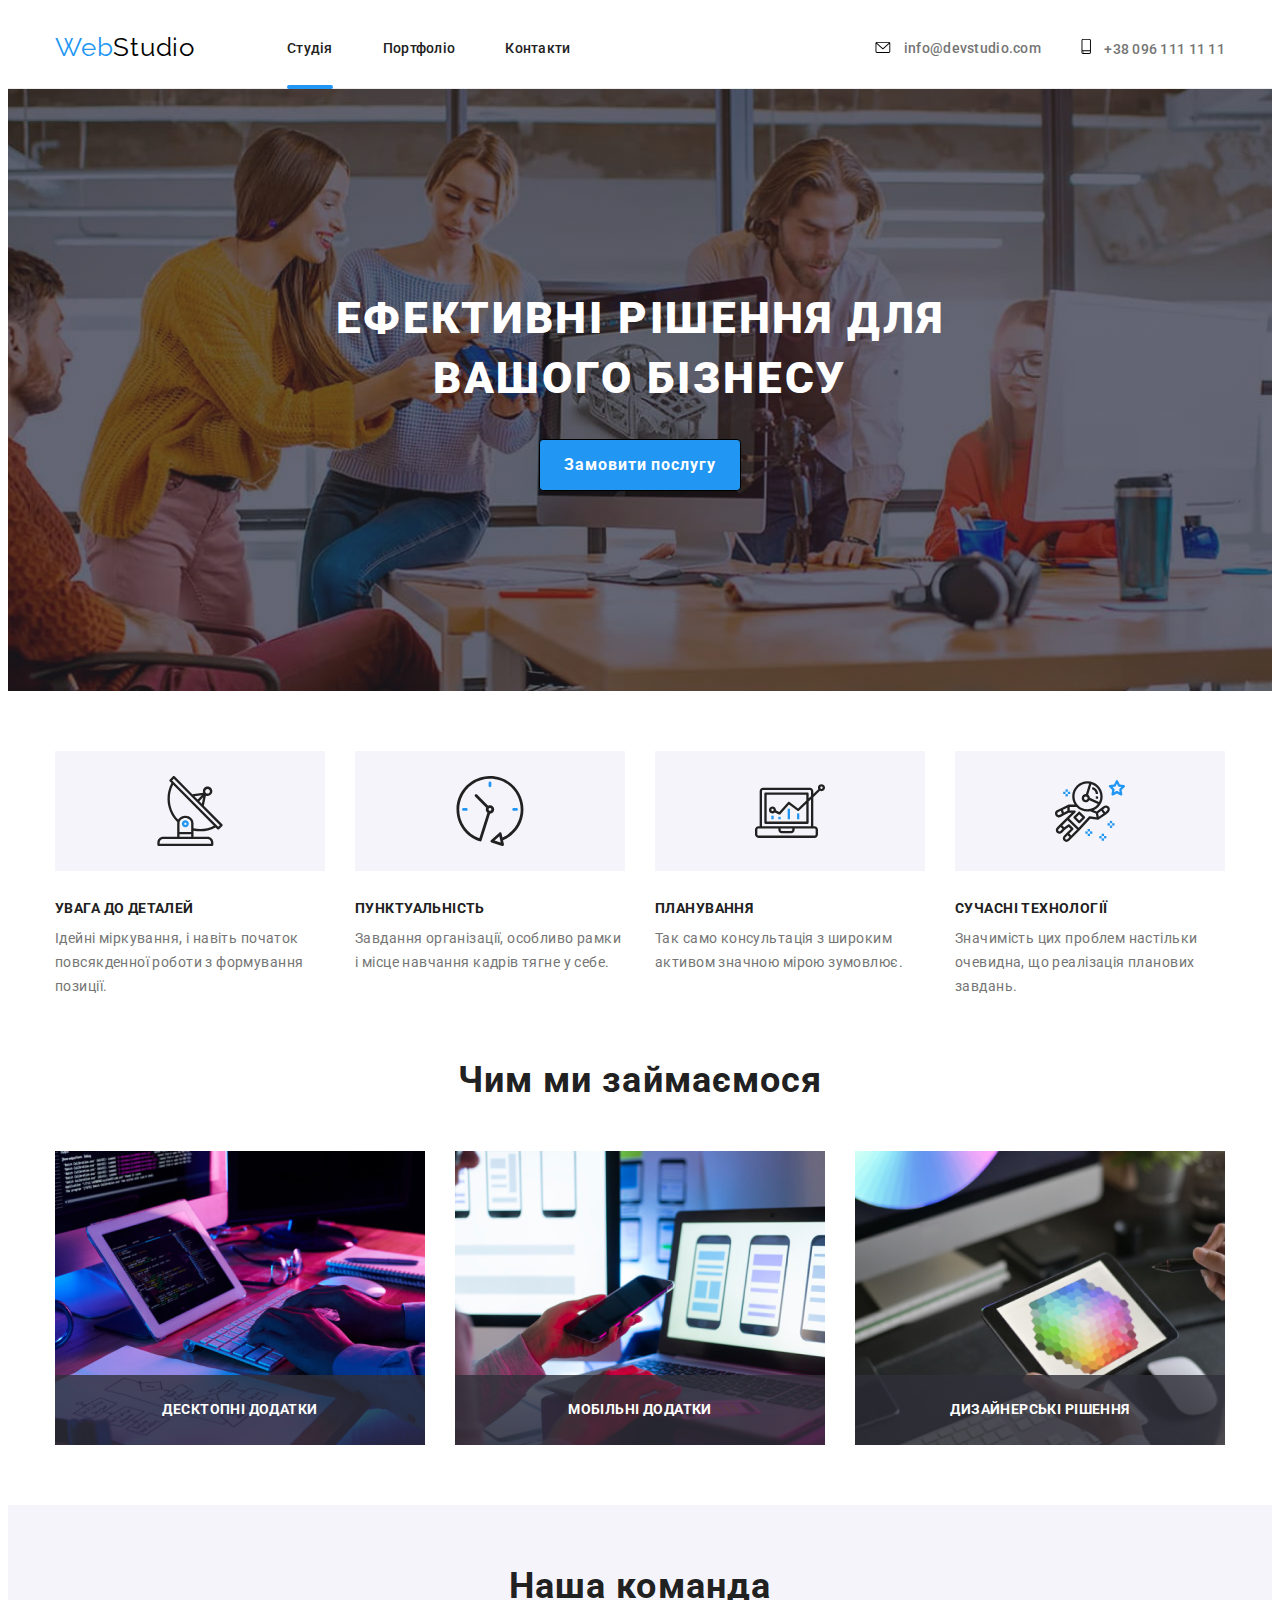
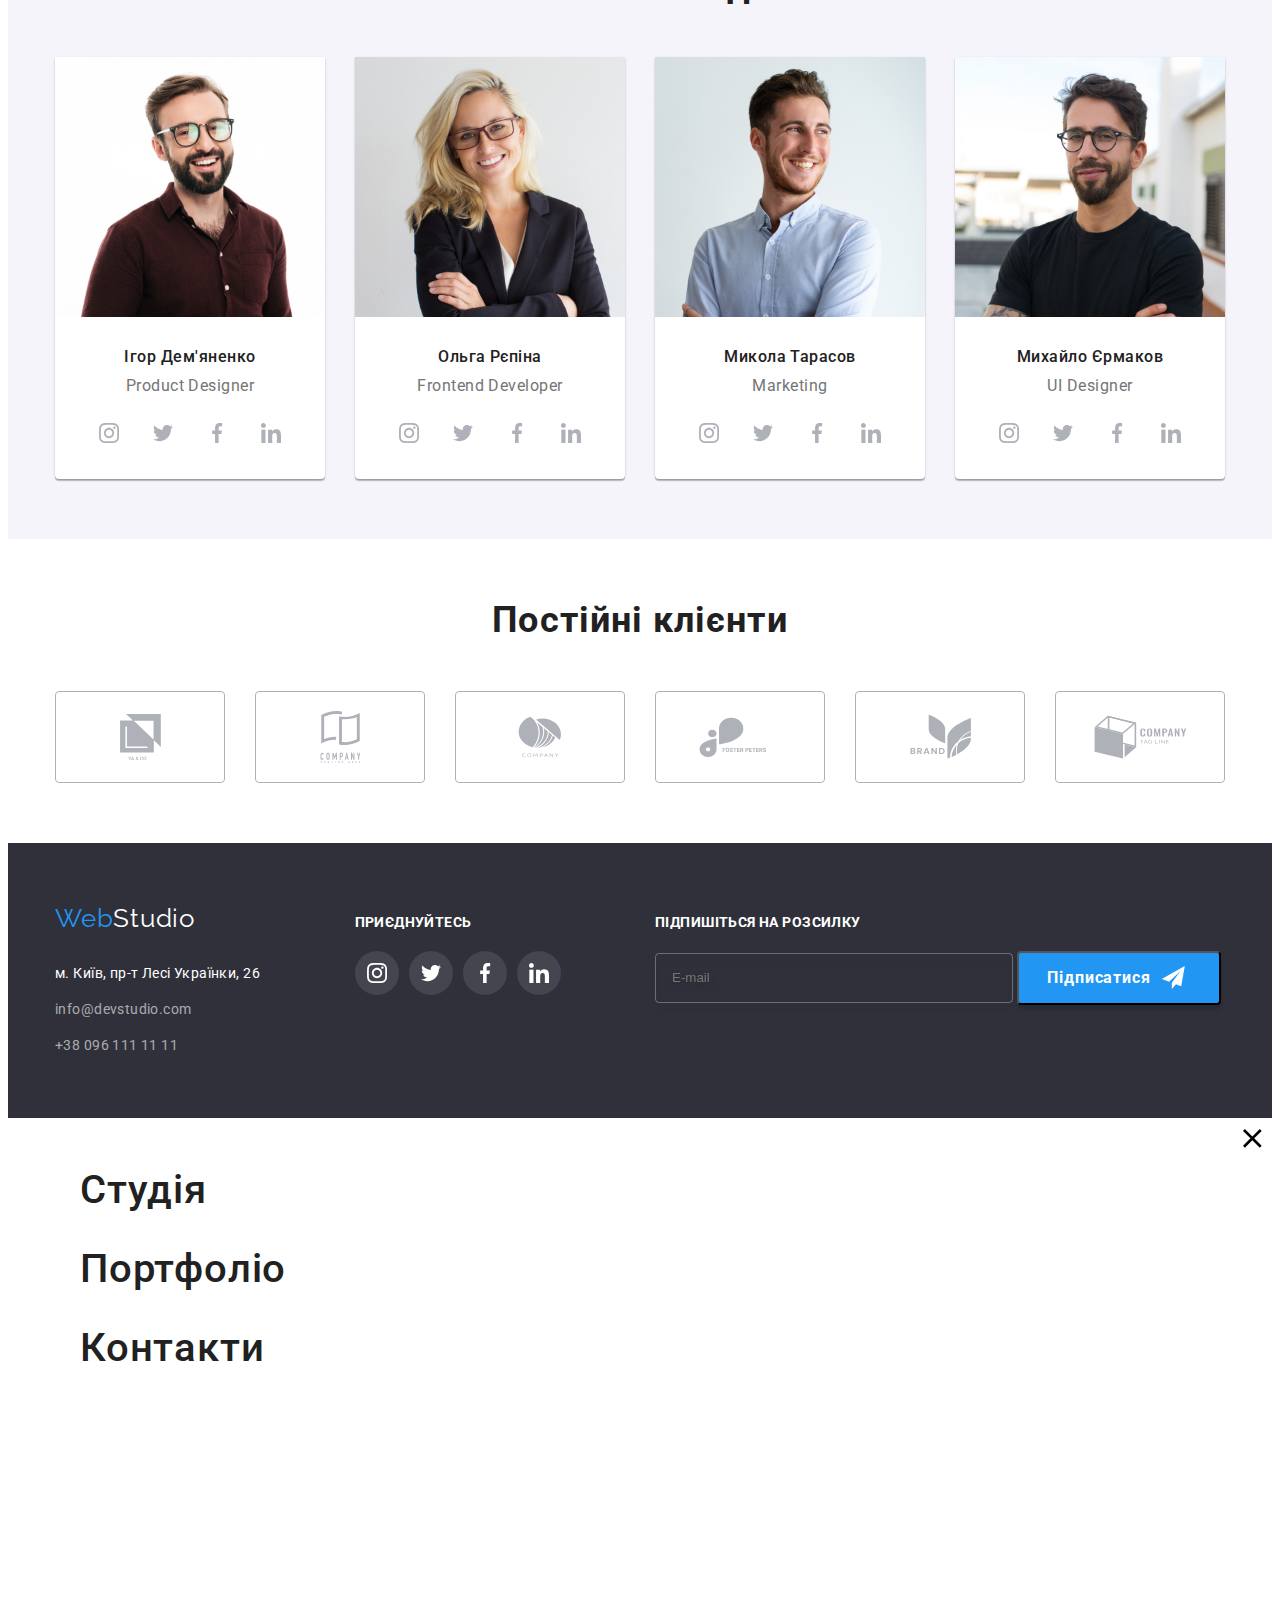
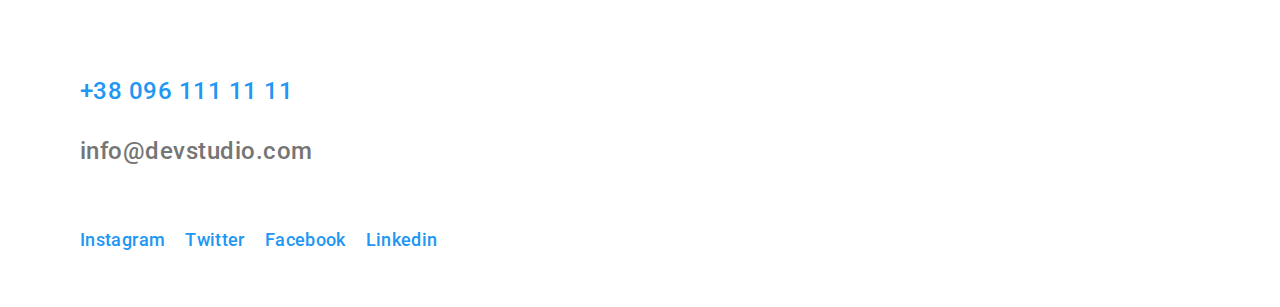
==== commit e30de6ca: "footer 320  - 480" ====
--- a/index.html
+++ b/index.html
@@ -418,8 +418,9 @@
             
             <form class="footer__form">
                 <h3 class="footer__form-title">Підпишіться на розсилку</h3>
-                <label for="email" class="footer__label"></label>
                 <div class="footer__box">
+                    <label for="email" class="footer__label"></label>
+                
                     <input type="email" name="" id="email" class="footer__input" placeholder="E-mail">
                     <button type="button" class="footer__button">Підписатися
                         <svg class="footer__icon" width="24" height="24">
--- a/css/main.min.css
+++ b/css/main.min.css
@@ -1 +1 @@
-body{font-family:"Roboto",sans-serif;color:var(--brand-color-text)}*,*::before,*::after{-webkit-box-sizing:border-box;box-sizing:border-box}.section{padding-top:60px;padding-bottom:60px}.container{margin-right:auto;margin-left:auto;padding-right:15px;padding-left:15px}@media screen and (min-width: 320px){.container{width:320px}}@media screen and (min-width: 480px){.container{width:480px}}@media screen and (min-width: 768px){.container{width:768px}}@media screen and (min-width: 1200px){.container{width:1200px}}:root{--brand-color-text: #212121;--brand-color-hero: #FFFFFF;--brand-color-backgraund: #2F303A;--brand-color-link: #2196F3;--brand-color-logo: #2196F3;--brand-color-logo-two: #000000;--brand-color-description: #757575;--brand-color-button: #2196F3;--brand-color-contacts: rgba(255, 255, 255, 0.6);--brand-color-com: #F5F4FA;--brand-color-bgd: #F5F5F5;--brand-color-header-icon: #757575;--brand-color-features: #F5F4FA;--brand-color-social-link: #AFB1B8;--brand-color-border: #AFB1B8;--brand-color-icon: #AFB1B8;--brand-color-bgd-icon-foot: rgba(255, 255, 255, 0.1);--brand-color-button-hf: #188CE8}.header{background:var(--brand-color-hero);border-bottom:1px solid #ececec;padding-top:16px;padding-bottom:16px}@media screen and (min-width: 1200px){.header{padding-top:24px;padding-bottom:25px}}.header__container{position:relative}@media screen and (min-width: 768px){.header__container{display:-webkit-box;display:-ms-flexbox;display:flex;-webkit-box-pack:justify;-ms-flex-pack:justify;justify-content:space-between;-webkit-box-align:center;-ms-flex-align:center;align-items:center}}.header .menu-button{position:absolute;top:0px;right:15px;display:-webkit-inline-box;display:-ms-inline-flexbox;display:inline-flex;padding:0;margin:0;border:none;background-color:rgba(0,0,0,0)}@media screen and (min-width: 768px){.header .menu-button{display:none}}.header .menu-button__cross{display:none}.navigation__logo-f{font-family:"Raleway",sans-serif;font-size:26px;line-height:1.2;letter-spacing:.03em;color:var(--brand-color-logo);text-decoration:none}.navigation__logo-f:hover{color:var(--brand-color-text)}.navigation__logo-f:focus{color:var(--brand-color-text)}.navigation__logo-f:hover>.navigation__logo-s{color:var(--brand-color-logo)}.navigation__logo-f:focus>.navigation__logo-s{color:var(--brand-color-logo)}.navigation__logo-s{font-family:"Raleway",sans-serif;color:var(--brand-color-logo-two);text-decoration:none}.navigation__logo-s:hover{color:var(--brand-color-logo)}.navigation__logo-s:focus{color:var(--brand-color-logo)}.navigation__menu{display:none;list-style:none;padding-left:0;margin-top:0;margin-bottom:0}@media screen and (min-width: 768px){.navigation__menu{display:-webkit-box;display:-ms-flexbox;display:flex;gap:50px}}.navigation__link{padding-bottom:33px;position:relative;font-weight:500;font-size:14px;line-height:1.14;letter-spacing:.02em;text-decoration:none;color:var(--brand-color-text);-webkit-transition:color 250ms cubic-bezier(0.4, 0, 0.2, 1);transition:color 250ms cubic-bezier(0.4, 0, 0.2, 1)}.navigation__link:hover{color:var(--brand-color-link)}.navigation__link:focus{color:var(--brand-color-link)}@media screen and (min-width: 1200px){.navigation__link--current::after{display:block;position:absolute;bottom:0;left:0;width:100%;height:4px;content:"";background-color:var(--brand-color-link);border-radius:2px}}@media screen and (min-width: 768px){.navigation{display:-webkit-box;display:-ms-flexbox;display:flex;-webkit-box-align:center;-ms-flex-align:center;align-items:center;gap:92px}}.contacts{display:none;list-style:none;padding-left:0;margin-top:0;margin-bottom:0}@media screen and (min-width: 768px){.contacts{display:block}}@media screen and (min-width: 1200px){.contacts{display:-webkit-box;display:-ms-flexbox;display:flex;gap:40px}}.contacts__link{font-weight:500;font-size:14px;line-height:1.14;letter-spacing:.02em;text-decoration:none;color:var(--brand-color-description);-webkit-transition:color 250ms cubic-bezier(0.4, 0, 0.2, 1),fill 250ms cubic-bezier(0.4, 0, 0.2, 1);transition:color 250ms cubic-bezier(0.4, 0, 0.2, 1),fill 250ms cubic-bezier(0.4, 0, 0.2, 1)}.contacts__link:hover{color:var(--brand-color-link);fill:var(--brand-color-link)}.contacts__link:focus{color:var(--brand-color-link);fill:var(--brand-color-link)}.contacts__icon{margin-right:10px;display:none}@media screen and (min-width: 768px){.contacts__icon{display:inline}}.hero{background-size:cover;background-position:center center;background-repeat:no-repeat;background-image:-webkit-gradient(linear, left top, left bottom, from(rgba(47, 48, 58, 0.4)), to(rgba(47, 48, 58, 0.4))),url(../img/hero.jpg);background-image:linear-gradient(rgba(47, 48, 58, 0.4), rgba(47, 48, 58, 0.4)),url(../img/hero.jpg);background-color:var(--brand-color-backgraund);padding-top:118px;padding-bottom:118px}@media screen and (min-width: 1200px){.hero{padding-top:200px;padding-bottom:200px}}.hero__box{display:-webkit-box;display:-ms-flexbox;display:flex;-webkit-box-orient:vertical;-webkit-box-direction:normal;-ms-flex-direction:column;flex-direction:column;-webkit-box-align:center;-ms-flex-align:center;align-items:center;row-gap:30px}.hero__title{width:360px;font-weight:900;font-size:26px;line-height:1.61;letter-spacing:.06em;text-transform:uppercase;color:var(--brand-color-hero);text-align:center;margin-top:0;margin-bottom:0}@media screen and (min-width: 1200px){.hero__title{font-size:44px;line-height:1.36;width:696px}}.hero__button{padding:10px 24px;border:1px solid #000;-webkit-box-shadow:0px 4px 4px rgba(0,0,0,.15);box-shadow:0px 4px 4px rgba(0,0,0,.15);border-radius:4px;font-family:"Roboto";font-weight:700;font-size:16px;line-height:1.9;text-align:center;letter-spacing:.06em;color:var(--brand-color-hero);background:var(--brand-color-button);cursor:pointer;-webkit-transition:scaleX 250ms cubic-bezier(0.4, 0, 0.2, 1),border 250ms cubic-bezier(0.4, 0, 0.2, 1),-webkit-filter 250ms cubic-bezier(0.4, 0, 0.2, 1);transition:scaleX 250ms cubic-bezier(0.4, 0, 0.2, 1),border 250ms cubic-bezier(0.4, 0, 0.2, 1),-webkit-filter 250ms cubic-bezier(0.4, 0, 0.2, 1);transition:scaleX 250ms cubic-bezier(0.4, 0, 0.2, 1),filter 250ms cubic-bezier(0.4, 0, 0.2, 1),border 250ms cubic-bezier(0.4, 0, 0.2, 1);transition:scaleX 250ms cubic-bezier(0.4, 0, 0.2, 1),filter 250ms cubic-bezier(0.4, 0, 0.2, 1),border 250ms cubic-bezier(0.4, 0, 0.2, 1),-webkit-filter 250ms cubic-bezier(0.4, 0, 0.2, 1)}.hero__button:hover{-webkit-filter:drop-shadow(0px 4px 4px rgba(0, 0, 0, 0.25));filter:drop-shadow(0px 4px 4px rgba(0, 0, 0, 0.25));-webkit-transform:scaleX(1.03);transform:scaleX(1.03);border:none}.hero__button:focus{-webkit-filter:drop-shadow(0px 4px 4px rgba(0, 0, 0, 0.25));filter:drop-shadow(0px 4px 4px rgba(0, 0, 0, 0.25));-webkit-transform:scaleX(1.03);transform:scaleX(1.03);border:none}.features{width:100%}.features__items{padding-left:0;margin:0;list-style:none;display:-webkit-box;display:-ms-flexbox;display:flex;-webkit-box-pack:justify;-ms-flex-pack:justify;justify-content:space-between}.features__items>li{width:270px}.features__ill{display:-webkit-box;display:-ms-flexbox;display:flex;-webkit-box-pack:center;-ms-flex-pack:center;justify-content:center;height:120px;margin-bottom:30px;-webkit-box-align:center;-ms-flex-align:center;align-items:center;background-color:var(--brand-color-features)}.features__title{margin:0 0 10px 0;font-size:14px;line-height:1.14;letter-spacing:.03em;text-transform:uppercase;color:var(--brand-color-text)}.features__text{margin:0;font-size:14px;line-height:1.7;letter-spacing:.03em;color:var(--brand-color-description)}.busi{padding-top:0}@media screen and (max-width: 1200px){.busi{display:none}}.busi__title{margin-top:0;margin-bottom:50px;font-size:36px;line-height:1.17;letter-spacing:.03em;color:var(--brand-color-text);text-align:center}.busi__list{margin-top:0;margin-bottom:0;-webkit-box-pack:justify;-ms-flex-pack:justify;justify-content:space-between;padding-left:0;list-style:none;display:-webkit-box;display:-ms-flexbox;display:flex}.busi__tumb{position:relative}.busi__image{display:block}.busi__box{padding-top:27px;position:absolute;bottom:0;width:100%;height:70px;z-index:1;background-size:cover;background-position:center center;background-repeat:no-repeat;background-color:rgba(47,48,58,.8)}.busi__text{margin-top:0;margin-bottom:0;font-weight:700;font-size:14px;line-height:1.14;text-align:center;letter-spacing:.03em;text-transform:uppercase;color:var(--brand-color-hero)}.team{background:var(--brand-color-com)}.team__title{text-align:center;margin-top:0;font-size:36px;line-height:1.17;letter-spacing:.03em;color:var(--brand-color-text)}@media screen and (min-width: 1200px){.team__title{margin-bottom:50px}}.team__list{padding-left:0;margin-top:0;margin-bottom:0;list-style:none}@media screen and (min-width: 768px){.team__list{display:-webkit-box;display:-ms-flexbox;display:flex;-ms-flex-wrap:wrap;flex-wrap:wrap;row-gap:30px;-webkit-column-gap:30px;-moz-column-gap:30px;column-gap:30px}}@media screen and (min-width: 1200px){.team__list{display:-webkit-box;display:-ms-flexbox;display:flex;-webkit-box-pack:justify;-ms-flex-pack:justify;justify-content:space-between}}.clients{width:100%}.clients__title{margin-top:0;margin-bottom:0;font-weight:700;font-size:28px;line-height:1.18;text-align:center;letter-spacing:.03em;color:var(--brand-color-text);text-align:center;margin-bottom:30px}@media screen and (min-width: 1200px){.clients__title{font-weight:700;font-size:36px;line-height:1.17;margin-bottom:50px}}.clients__list{margin-top:0;margin-bottom:0;padding-left:0;list-style:none;display:-webkit-box;display:-ms-flexbox;display:flex;-ms-flex-wrap:wrap;flex-wrap:wrap;gap:30px}@media screen and (min-width: 1200px){.clients__list{display:-webkit-box;display:-ms-flexbox;display:flex;-webkit-box-pack:justify;-ms-flex-pack:justify;justify-content:space-between}}.clients__link{-ms-flex-preferred-size:calc((100% - 30px)/2);flex-basis:calc((100% - 30px)/2)}@media screen and (min-width: 768px){.clients__link{-ms-flex-preferred-size:calc((100% - 60px)/3);flex-basis:calc((100% - 60px)/3)}}@media screen and (min-width: 1200px){.clients__link{-ms-flex-preferred-size:170px;flex-basis:170px}}.clients__logo{height:92px;display:-webkit-box;display:-ms-flexbox;display:flex;-webkit-box-align:center;-ms-flex-align:center;align-items:center;-webkit-box-pack:center;-ms-flex-pack:center;justify-content:center;border:1px solid var(--brand-color-border);border-radius:4px;fill:var(--brand-color-border);-webkit-transition:border-color 250ms cubic-bezier(0.4, 0, 0.2, 1),fill 250ms cubic-bezier(0.4, 0, 0.2, 1);transition:border-color 250ms cubic-bezier(0.4, 0, 0.2, 1),fill 250ms cubic-bezier(0.4, 0, 0.2, 1)}.clients__logo:hover{border-color:var(--brand-color-link);fill:var(--brand-color-link)}.clients__logo:focus{border-color:var(--brand-color-link);fill:var(--brand-color-link)}.hidden-title{margin-right:auto;margin-left:auto;margin-top:0;display:none}.badge{width:270px;background:var(--brand-color-hero);-webkit-box-shadow:0px 1px 3px rgba(0,0,0,.12),0px 1px 1px rgba(0,0,0,.14),0px 2px 1px rgba(0,0,0,.2);box-shadow:0px 1px 3px rgba(0,0,0,.12),0px 1px 1px rgba(0,0,0,.14),0px 2px 1px rgba(0,0,0,.2);border-radius:0px 0px 4px 4px;margin-bottom:30px;padding-bottom:24px}.badge:last-child{margin-bottom:0}@media screen and (min-width: 480px){.badge{width:450px}}@media screen and (min-width: 768px){.badge{-ms-flex-preferred-size:calc((100% - 30px)/2);flex-basis:calc((100% - 30px)/2);margin-bottom:0}}@media screen and (min-width: 1200px){.badge{-ms-flex-preferred-size:270px;flex-basis:270px;margin-bottom:0}}.badge__image{display:block;width:270px}@media screen and (min-width: 480px){.badge__image{width:450px}}@media screen and (min-width: 768px){.badge__image{width:354px}}@media screen and (min-width: 1200px){.badge__image{width:270px}}.badge__data{padding-top:30px;margin-bottom:16px;text-align:center}.badge__title{margin-top:0;margin-bottom:10px;font-weight:500;font-size:16px;line-height:1.19;letter-spacing:.03em;color:var(--brand-color-text)}.badge__desc{margin-top:0;margin-bottom:0;font-weight:400;font-size:16px;line-height:1.19;letter-spacing:.03em;color:var(--brand-color-description)}.badge__list{width:206px;height:44px;padding-left:0;list-style:none;display:-webkit-box;display:-ms-flexbox;display:flex;-webkit-box-pack:justify;-ms-flex-pack:justify;justify-content:space-between;margin-right:auto;margin-left:auto}.sign{display:-webkit-inline-box;display:-ms-inline-flexbox;display:inline-flex;-webkit-box-pack:center;-ms-flex-pack:center;justify-content:center;-webkit-box-align:center;-ms-flex-align:center;align-items:center;width:44px;height:44px;border:none;border-radius:50%;fill:var(--brand-color-icon);-webkit-transition:background-color 250ms cubic-bezier(0.4, 0, 0.2, 1),fill 250ms cubic-bezier(0.4, 0, 0.2, 1);transition:background-color 250ms cubic-bezier(0.4, 0, 0.2, 1),fill 250ms cubic-bezier(0.4, 0, 0.2, 1)}.sign:hover{background-color:var(--brand-color-link);fill:var(--brand-color-hero)}.sign:focus{background-color:var(--brand-color-link)}.footer{padding-top:60px;padding-bottom:60px;background:var(--brand-color-backgraund)}.footer__base{display:-webkit-box;display:-ms-flexbox;display:flex;-webkit-box-pack:justify;-ms-flex-pack:justify;justify-content:space-between;-webkit-box-align:baseline;-ms-flex-align:baseline;align-items:baseline}.footer__logo-f{font-family:"Raleway",sans-serif;font-size:26px;line-height:1.2;letter-spacing:.03em;color:var(--brand-color-logo);text-decoration:none}.footer__logo-f:hover{color:var(--brand-color-hero)}.footer__logo-f:focus{color:var(--brand-color-hero)}.footer__logo-f:hover>.footer__logo-s{color:var(--brand-color-logo)}.footer__logo-f:focus>.footer__logo-s{color:var(--brand-color-logo)}.footer__logo-s{color:var(--brand-color-hero)}.footer__logo-s:hover{color:var(--brand-color-logo)}.footer__logo-s:focus{color:var(--brand-color-logo)}.footer__address{font-style:normal;margin-top:28px}.footer__applications{display:-webkit-box;display:-ms-flexbox;display:flex;-webkit-box-orient:vertical;-webkit-box-direction:normal;-ms-flex-direction:column;flex-direction:column;row-gap:20px}.footer__title{margin-top:0;margin-bottom:0;font-weight:700;font-size:14px;line-height:1.14;letter-spacing:.03em;text-transform:uppercase;color:var(--brand-color-hero)}.footer__list{width:206px;height:44px;display:-webkit-box;display:-ms-flexbox;display:flex;-webkit-box-pack:justify;-ms-flex-pack:justify;justify-content:space-between;list-style:none;margin-top:0;margin-bottom:0;padding-left:0}.footer__sign{width:44px;height:44px;display:-webkit-box;display:-ms-flexbox;display:flex;-webkit-box-align:center;-ms-flex-align:center;align-items:center;-webkit-box-pack:center;-ms-flex-pack:center;justify-content:center;border:none;border-radius:50%;background-color:var(--brand-color-bgd-icon-foot);fill:var(--brand-color-hero);-webkit-transition:background-color 250ms cubic-bezier(0.4, 0, 0.2, 1);transition:background-color 250ms cubic-bezier(0.4, 0, 0.2, 1)}.footer__sign:hover{background-color:var(--brand-color-link)}.footer__sign:focus{background-color:var(--brand-color-link)}.footer__form{width:570px;height:86px}.footer__form-title{margin-top:0;margin-bottom:20px;font-weight:700;font-size:14px;line-height:1.14;letter-spacing:.03em;text-transform:uppercase;color:var(--brand-color-hero)}.footer__box{display:-webkit-box;display:-ms-flexbox;display:flex;-webkit-box-pack:justify;-ms-flex-pack:justify;justify-content:space-between;-webkit-box-align:center;-ms-flex-align:center;align-items:center}.footer__input{width:358px;height:50px;padding:15px 16px;border:1px solid rgba(255,255,255,.3);-webkit-filter:drop-shadow(0px 4px 4px rgba(0, 0, 0, 0.15));filter:drop-shadow(0px 4px 4px rgba(0, 0, 0, 0.15));border-radius:4px;color:rgba(255,255,255,.6);background-color:rgba(0,0,0,0);-webkit-transition:border-color 250ms cubic-bezier(0.4, 0, 0.2, 1);transition:border-color 250ms cubic-bezier(0.4, 0, 0.2, 1)}.footer__input:hover{border-color:var(--brand-color-logo)}.footer__input:focus{border-color:var(--brand-color-logo)}.footer__button{padding:10px 34px 10px 28px;font-family:"Roboto";font-style:normal;font-weight:700;font-size:16px;line-height:1.87;display:-webkit-box;display:-ms-flexbox;display:flex;-webkit-box-align:center;-ms-flex-align:center;align-items:center;letter-spacing:.06em;color:var(--brand-color-hero);fill:var(--brand-color-hero);background:#2196f3;-webkit-box-shadow:0px 4px 4px rgba(0,0,0,.15);box-shadow:0px 4px 4px rgba(0,0,0,.15);border-radius:4px;cursor:pointer;-webkit-transition:background-color 250ms cubic-bezier(0.4, 0, 0.2, 1),fill 250ms cubic-bezier(0.4, 0, 0.2, 1);transition:background-color 250ms cubic-bezier(0.4, 0, 0.2, 1),fill 250ms cubic-bezier(0.4, 0, 0.2, 1)}.footer__button:hover{background-color:var(--brand-color-button-hf);fill:var(--brand-color-contacts)}.footer__button:focus{background-color:var(--brand-color-button-hf);fill:var(--brand-color-contacts)}.footer__icon{margin-left:10px}.address{list-style:none;padding-left:0;margin-top:0;margin-bottom:0;display:-webkit-box;display:-ms-flexbox;display:flex;-webkit-box-orient:vertical;-webkit-box-direction:normal;-ms-flex-direction:column;flex-direction:column;row-gap:12px}.address__link{font-weight:400;font-size:14px;line-height:1.71;letter-spacing:.03em;text-decoration:none;color:var(--brand-color-hero);-webkit-transition:color 250ms cubic-bezier(0.4, 0, 0.2, 1);transition:color 250ms cubic-bezier(0.4, 0, 0.2, 1)}.address__link:hover{color:var(--brand-color-link)}.address__link:focus{color:var(--brand-color-link)}.address__cont{font-weight:400;font-size:14px;line-height:1.71;letter-spacing:.03em;text-decoration:none;color:var(--brand-color-contacts);-webkit-transition:color 250ms cubic-bezier(0.4, 0, 0.2, 1);transition:color 250ms cubic-bezier(0.4, 0, 0.2, 1)}.address__cont:hover{color:var(--brand-color-link)}.address__cont:focus{color:var(--brand-color-link)}.form-input{position:relative;padding-left:42px;width:100%;height:40px;border:1px solid rgba(33,33,33,.2);border-radius:4px;-webkit-transition:border-color 250ms cubic-bezier(0.4, 0, 0.2, 1),fill 250ms cubic-bezier(0.4, 0, 0.2, 1);transition:border-color 250ms cubic-bezier(0.4, 0, 0.2, 1),fill 250ms cubic-bezier(0.4, 0, 0.2, 1)}.form-input__icon{display:inline-block;position:absolute;width:18px;height:18px;top:50%;left:12px;-webkit-transform:translateY(-50%);transform:translateY(-50%)}.form-input:hover,.form-input:hover+.form-input__icon{border-color:var(--brand-color-logo);fill:var(--brand-color-logo)}.form-input:focus,.form-input:focus+.form-input__icon{border-color:var(--brand-color-logo);fill:var(--brand-color-logo)}.form-area{resize:none;height:120px;border:1px solid rgba(33,33,33,.2);border-radius:4px;padding:12px 16px;font-size:12px;line-height:1.17;letter-spacing:.01em;color:rgba(117,117,117,.5)}.form-area:hover{border-color:var(--brand-color-logo)}.form-area:focus{border-color:var(--brand-color-logo)}.accept-terms{display:-webkit-box;display:-ms-flexbox;display:flex;-webkit-box-align:center;-ms-flex-align:center;align-items:center;width:425px;margin-bottom:30px;margin-right:auto;margin-left:auto;font-size:14px;line-height:1.7;letter-spacing:.03em}.accept-terms:hover{border-color:#188ce8}.accept-terms:focus{border-color:#188ce8}.accept-terms__checkbox{-webkit-appearance:none;-moz-appearance:none;appearance:none}.accept-terms__icon{position:absolute;border:2px solid var(--brand-color-text);border-radius:2px;fill:none}.accept-terms__checkbox:hover+.accept-terms__icon{border-color:var(--brand-color-description)}.accept-terms__checkbox:hover~.accept-terms__label{color:#405340}.accept-terms__label{position:relative;padding-left:35.88px;font-size:14px;line-height:1.71;letter-spacing:.03em;color:var(--brand-color-description)}.accept-terms__checkbox:checked+.accept-terms__icon{fill:var(--brand-color-hero);background-color:var(--brand-color-logo);border-color:var(--brand-color-logo)}.accept-terms__checkbox:checked~.accept-terms__label{color:#405340}.accept-terms__contract{color:var(--brand-color-link)}.backdrop{position:fixed;top:0;left:0;width:100%;height:100%;background-color:rgba(0,0,0,.2);scale:1;-webkit-transition:scale 250ms cubic-bezier(0.4, 0, 0.2, 1),visibility 250ms cubic-bezier(0.4, 0, 0.2, 1);transition:scale 250ms cubic-bezier(0.4, 0, 0.2, 1),visibility 250ms cubic-bezier(0.4, 0, 0.2, 1)}.is-hidden{scale:0;visibility:hidden;pointer-events:none}.modal{position:absolute;width:100%;max-width:528px;height:100%;max-height:581px;background-color:var(--brand-color-hero);top:50%;left:50%;-webkit-transform:translate(-50%, -50%);transform:translate(-50%, -50%);-webkit-box-shadow:0px 1px 3px rgba(0,0,0,.12),0px 1px 1px rgba(0,0,0,.14),0px 2px 1px rgba(0,0,0,.2);box-shadow:0px 1px 3px rgba(0,0,0,.12),0px 1px 1px rgba(0,0,0,.14),0px 2px 1px rgba(0,0,0,.2);border-radius:4px}.modal__container{position:relative;padding-top:8px;padding-bottom:40px;width:100%;height:100%}.modal__button{position:absolute;top:14px;right:14px;padding:0;border:none}.modal__form{padding-top:37px;padding-right:40px;padding-left:40px;display:-webkit-box;display:-ms-flexbox;display:flex;-webkit-box-orient:vertical;-webkit-box-direction:normal;-ms-flex-direction:column;flex-direction:column}.modal__title{margin-top:2px;margin-bottom:12px;font-weight:700;font-size:20px;line-height:23px;text-align:center;letter-spacing:.03em;color:var(--brand-color-text)}.modal__list{display:-webkit-box;display:-ms-flexbox;display:flex;-webkit-box-orient:vertical;-webkit-box-direction:normal;-ms-flex-direction:column;flex-direction:column;row-gap:10px;margin-top:0;margin-bottom:20px;padding-left:0;list-style:none}.modal__field{display:-webkit-box;display:-ms-flexbox;display:flex;-webkit-box-orient:vertical;-webkit-box-direction:normal;-ms-flex-direction:column;flex-direction:column;row-gap:4px}.modal__label{font-size:12px;line-height:1.17;letter-spacing:.01em;color:var(--brand-color-description)}.modal__input{position:relative}.modal__btn{display:block;margin-right:auto;margin-left:auto}.close-button{background-color:var(--brand-color-hero);-webkit-transition:fill 250ms cubic-bezier(0.4, 0, 0.2, 1);transition:fill 250ms cubic-bezier(0.4, 0, 0.2, 1)}.close-button:hover{fill:var(--brand-color-button)}.close-button:focus{fill:var(--brand-color-button)}.close-button__icon{padding:3px;border:1px solid rgba(0,0,0,.1);border-radius:50%}.submit-button{padding:10px 52px;font-family:"Roboto";font-weight:700;font-size:16px;line-height:1.87;letter-spacing:.06em;color:var(--brand-color-hero);background-color:var(--brand-color-button);-webkit-box-shadow:0px 4px 4px rgba(0,0,0,.15);box-shadow:0px 4px 4px rgba(0,0,0,.15);border-radius:4px;border:none;cursor:pointer}.submit-button:hover{background-color:var(--brand-color-button-hf)}.submit-button:focus{background-color:var(--brand-color-button-hf)}.portfolio{width:100%}.portfolio__list{padding-left:0;margin:0 auto 50px;list-style:none;display:-webkit-box;display:-ms-flexbox;display:flex;-webkit-box-pack:center;-ms-flex-pack:center;justify-content:center;-webkit-column-gap:8px;-moz-column-gap:8px;column-gap:8px}.portfolio__button{font-family:"Roboto";font-weight:500;font-size:16px;line-height:1.6;padding:6px 22px 6px 22px;letter-spacing:.03em;color:var(--brand-color-text);background-color:var(--brand-color-com);border:none;border-radius:4px;cursor:pointer;-webkit-transition:color 250ms cubic-bezier(0.4, 0, 0.2, 1),background-color 250ms cubic-bezier(0.4, 0, 0.2, 1),-webkit-box-shadow 250ms cubic-bezier(0.4, 0, 0.2, 1);transition:color 250ms cubic-bezier(0.4, 0, 0.2, 1),background-color 250ms cubic-bezier(0.4, 0, 0.2, 1),-webkit-box-shadow 250ms cubic-bezier(0.4, 0, 0.2, 1);transition:color 250ms cubic-bezier(0.4, 0, 0.2, 1),background-color 250ms cubic-bezier(0.4, 0, 0.2, 1),box-shadow 250ms cubic-bezier(0.4, 0, 0.2, 1);transition:color 250ms cubic-bezier(0.4, 0, 0.2, 1),background-color 250ms cubic-bezier(0.4, 0, 0.2, 1),box-shadow 250ms cubic-bezier(0.4, 0, 0.2, 1),-webkit-box-shadow 250ms cubic-bezier(0.4, 0, 0.2, 1)}.portfolio__button:hover{background:var(--brand-color-button);color:var(--brand-color-hero);-webkit-box-shadow:0px 3px 1px rgba(0,0,0,.1),0px 1px 2px rgba(0,0,0,.08),0px 2px 2px rgba(0,0,0,.12);box-shadow:0px 3px 1px rgba(0,0,0,.1),0px 1px 2px rgba(0,0,0,.08),0px 2px 2px rgba(0,0,0,.12)}.portfolio__button:focus{background:var(--brand-color-button);color:var(--brand-color-hero);-webkit-box-shadow:0px 3px 1px rgba(0,0,0,.1),0px 1px 2px rgba(0,0,0,.08),0px 2px 2px rgba(0,0,0,.12);box-shadow:0px 3px 1px rgba(0,0,0,.1),0px 1px 2px rgba(0,0,0,.08),0px 2px 2px rgba(0,0,0,.12)}.portfolio__content{list-style:none;margin-top:0;margin-bottom:0;padding:0;display:-webkit-box;display:-ms-flexbox;display:flex;-ms-flex-wrap:wrap;flex-wrap:wrap;row-gap:30px;-webkit-column-gap:30px;-moz-column-gap:30px;column-gap:30px}.card{-ms-flex-preferred-size:calc((100% - 60px)/3);flex-basis:calc((100% - 60px)/3);background:var(--brand-color-hero);-webkit-transition:-webkit-box-shadow 250ms cubic-bezier(0.4, 0, 0.2, 1);transition:-webkit-box-shadow 250ms cubic-bezier(0.4, 0, 0.2, 1);transition:box-shadow 250ms cubic-bezier(0.4, 0, 0.2, 1);transition:box-shadow 250ms cubic-bezier(0.4, 0, 0.2, 1), -webkit-box-shadow 250ms cubic-bezier(0.4, 0, 0.2, 1)}.card__tumb{position:relative;overflow:hidden}.card__image{display:block}.card__desc{position:absolute;font-size:18px;line-height:1.55;letter-spacing:.03em;color:var(--brand-color-hero);margin-top:0;margin-bottom:0;top:0;left:0;width:370px;height:294px;padding:63px 24px;background-color:rgba(33,150,243,.9);-webkit-transform:translateY(100%);transform:translateY(100%);-webkit-transition:-webkit-transform 250ms cubic-bezier(0.4, 0, 0.2, 1);transition:-webkit-transform 250ms cubic-bezier(0.4, 0, 0.2, 1);transition:transform 250ms cubic-bezier(0.4, 0, 0.2, 1);transition:transform 250ms cubic-bezier(0.4, 0, 0.2, 1), -webkit-transform 250ms cubic-bezier(0.4, 0, 0.2, 1)}.card__data{padding:20px 24px;border-right:1px solid #eee;border-bottom:1px solid #eee;border-left:1px solid #eee}.card__title{margin-top:0;margin-bottom:4px;font-weight:700;font-size:18px;line-height:2;letter-spacing:.06em;color:var(--brand-color-text)}.card__text{margin-top:0;margin-bottom:0;font-weight:400;font-size:16px;line-height:1.9;letter-spacing:.03em;color:var(--brand-color-description)}.card:hover{-webkit-box-shadow:0px 1px 1px rgba(0,0,0,.12),0px 4px 4px rgba(0,0,0,.06),1px 4px 6px rgba(0,0,0,.16);box-shadow:0px 1px 1px rgba(0,0,0,.12),0px 4px 4px rgba(0,0,0,.06),1px 4px 6px rgba(0,0,0,.16)}.card:focus{-webkit-box-shadow:0px 1px 1px rgba(0,0,0,.12),0px 4px 4px rgba(0,0,0,.06),1px 4px 6px rgba(0,0,0,.16);box-shadow:0px 1px 1px rgba(0,0,0,.12),0px 4px 4px rgba(0,0,0,.06),1px 4px 6px rgba(0,0,0,.16)}.card:hover .card__desc{-webkit-transform:translateY(0);transform:translateY(0)}.card:focus .card__desc{-webkit-transform:translateY(0);transform:translateY(0)}.mobile-menu{position:relative;top:0;left:0;padding-top:10px;padding-bottom:48px;width:100%;height:100%}.mobile-menu__cross{position:absolute;top:0;right:0px}.mobile-menu__cross:hover{fill:var(--brand-color-link)}.mobile-menu__cross:focus{fill:var(--brand-color-link)}.mobile-menu__nav{list-style:none;padding-left:0;margin-top:38px;margin-left:25px;margin-bottom:306px}.mobile-menu__item{margin-bottom:32px}.mobile-menu__item:hover{color:var(--brand-color-link)}.mobile-menu__item:focus{color:var(--brand-color-link)}.mobile-menu__item:last-child{margin-bottom:0}.mobile-menu__link{font-weight:500;font-size:40px;line-height:1.175;letter-spacing:.02em;text-decoration:none;color:var(--brand-color-text);-webkit-transition:color 250ms cubic-bezier(0.4, 0, 0.2, 1);transition:color 250ms cubic-bezier(0.4, 0, 0.2, 1)}.mobile-menu__link:hover{color:var(--brand-color-link)}.mobile-menu__link:focus{color:var(--brand-color-link)}.mobile-menu__contacts{list-style:none;padding-left:0;margin-top:0;margin-bottom:64px;margin-left:25px}.mobile-menu__comm{margin-bottom:32px}.mobile-menu__comm:last-child{margin-bottom:0}.mobile-menu__tel{font-weight:500;font-size:34px;line-height:1.176;letter-spacing:.02em;text-decoration:none;color:var(--brand-color-link)}@media screen and (min-width: 320px){.mobile-menu__tel{font-size:24px;line-height:1.17}}.mobile-menu__mail{font-weight:500;font-size:24px;line-height:1.17;letter-spacing:.02em;text-decoration:none;color:var(--brand-color-description)}.mobile-menu__network{display:-webkit-box;display:-ms-flexbox;display:flex;list-style:none;padding-left:0;margin-top:0;margin-bottom:0;margin-left:25px;-webkit-column-gap:20px;-moz-column-gap:20px;column-gap:20px}@media screen and (min-width: 320px){.mobile-menu__network{display:-webkit-box;display:-ms-flexbox;display:flex;-ms-flex-wrap:wrap;flex-wrap:wrap;row-gap:20px}}.mobile-menu__text{font-weight:500;font-size:18px;line-height:1.22;letter-spacing:.02em;color:var(--brand-color-link);text-decoration:none}/*# sourceMappingURL=main.min.css.map */+body{font-family:"Roboto",sans-serif;color:var(--brand-color-text)}*,*::before,*::after{-webkit-box-sizing:border-box;box-sizing:border-box}.section{padding-top:60px;padding-bottom:60px}.container{margin-right:auto;margin-left:auto;padding-right:15px;padding-left:15px}@media screen and (min-width: 320px){.container{width:320px}}@media screen and (min-width: 480px){.container{width:480px}}@media screen and (min-width: 768px){.container{width:768px}}@media screen and (min-width: 1200px){.container{width:1200px}}:root{--brand-color-text: #212121;--brand-color-hero: #FFFFFF;--brand-color-backgraund: #2F303A;--brand-color-link: #2196F3;--brand-color-logo: #2196F3;--brand-color-logo-two: #000000;--brand-color-description: #757575;--brand-color-button: #2196F3;--brand-color-contacts: rgba(255, 255, 255, 0.6);--brand-color-com: #F5F4FA;--brand-color-bgd: #F5F5F5;--brand-color-header-icon: #757575;--brand-color-features: #F5F4FA;--brand-color-social-link: #AFB1B8;--brand-color-border: #AFB1B8;--brand-color-icon: #AFB1B8;--brand-color-bgd-icon-foot: rgba(255, 255, 255, 0.1);--brand-color-button-hf: #188CE8}.header{background:var(--brand-color-hero);border-bottom:1px solid #ececec;padding-top:16px;padding-bottom:16px}@media screen and (min-width: 1200px){.header{padding-top:24px;padding-bottom:25px}}.header__container{position:relative}@media screen and (min-width: 768px){.header__container{display:-webkit-box;display:-ms-flexbox;display:flex;-webkit-box-pack:justify;-ms-flex-pack:justify;justify-content:space-between;-webkit-box-align:center;-ms-flex-align:center;align-items:center}}.header .menu-button{position:absolute;top:0px;right:15px;display:-webkit-inline-box;display:-ms-inline-flexbox;display:inline-flex;padding:0;margin:0;border:none;background-color:rgba(0,0,0,0)}@media screen and (min-width: 768px){.header .menu-button{display:none}}.header .menu-button__cross{display:none}.navigation__logo-f{font-family:"Raleway",sans-serif;font-size:26px;line-height:1.2;letter-spacing:.03em;color:var(--brand-color-logo);text-decoration:none}.navigation__logo-f:hover{color:var(--brand-color-text)}.navigation__logo-f:focus{color:var(--brand-color-text)}.navigation__logo-f:hover>.navigation__logo-s{color:var(--brand-color-logo)}.navigation__logo-f:focus>.navigation__logo-s{color:var(--brand-color-logo)}.navigation__logo-s{font-family:"Raleway",sans-serif;color:var(--brand-color-logo-two);text-decoration:none}.navigation__logo-s:hover{color:var(--brand-color-logo)}.navigation__logo-s:focus{color:var(--brand-color-logo)}.navigation__menu{display:none;list-style:none;padding-left:0;margin-top:0;margin-bottom:0}@media screen and (min-width: 768px){.navigation__menu{display:-webkit-box;display:-ms-flexbox;display:flex;gap:50px}}.navigation__link{padding-bottom:33px;position:relative;font-weight:500;font-size:14px;line-height:1.14;letter-spacing:.02em;text-decoration:none;color:var(--brand-color-text);-webkit-transition:color 250ms cubic-bezier(0.4, 0, 0.2, 1);transition:color 250ms cubic-bezier(0.4, 0, 0.2, 1)}.navigation__link:hover{color:var(--brand-color-link)}.navigation__link:focus{color:var(--brand-color-link)}@media screen and (min-width: 1200px){.navigation__link--current::after{display:block;position:absolute;bottom:0;left:0;width:100%;height:4px;content:"";background-color:var(--brand-color-link);border-radius:2px}}@media screen and (min-width: 768px){.navigation{display:-webkit-box;display:-ms-flexbox;display:flex;-webkit-box-align:center;-ms-flex-align:center;align-items:center;gap:92px}}.contacts{display:none;list-style:none;padding-left:0;margin-top:0;margin-bottom:0}@media screen and (min-width: 768px){.contacts{display:block}}@media screen and (min-width: 1200px){.contacts{display:-webkit-box;display:-ms-flexbox;display:flex;gap:40px}}.contacts__link{font-weight:500;font-size:14px;line-height:1.14;letter-spacing:.02em;text-decoration:none;color:var(--brand-color-description);-webkit-transition:color 250ms cubic-bezier(0.4, 0, 0.2, 1),fill 250ms cubic-bezier(0.4, 0, 0.2, 1);transition:color 250ms cubic-bezier(0.4, 0, 0.2, 1),fill 250ms cubic-bezier(0.4, 0, 0.2, 1)}.contacts__link:hover{color:var(--brand-color-link);fill:var(--brand-color-link)}.contacts__link:focus{color:var(--brand-color-link);fill:var(--brand-color-link)}.contacts__icon{margin-right:10px;display:none}@media screen and (min-width: 768px){.contacts__icon{display:inline}}.hero{background-size:cover;background-position:center center;background-repeat:no-repeat;background-image:-webkit-gradient(linear, left top, left bottom, from(rgba(47, 48, 58, 0.4)), to(rgba(47, 48, 58, 0.4))),url(../img/hero.jpg);background-image:linear-gradient(rgba(47, 48, 58, 0.4), rgba(47, 48, 58, 0.4)),url(../img/hero.jpg);background-color:var(--brand-color-backgraund);padding-top:118px;padding-bottom:118px}@media screen and (min-width: 1200px){.hero{padding-top:200px;padding-bottom:200px}}.hero__box{display:-webkit-box;display:-ms-flexbox;display:flex;-webkit-box-orient:vertical;-webkit-box-direction:normal;-ms-flex-direction:column;flex-direction:column;-webkit-box-align:center;-ms-flex-align:center;align-items:center;row-gap:30px}.hero__title{width:360px;font-weight:900;font-size:26px;line-height:1.61;letter-spacing:.06em;text-transform:uppercase;color:var(--brand-color-hero);text-align:center;margin-top:0;margin-bottom:0}@media screen and (min-width: 1200px){.hero__title{font-size:44px;line-height:1.36;width:696px}}.hero__button{padding:10px 24px;border:1px solid #000;-webkit-box-shadow:0px 4px 4px rgba(0,0,0,.15);box-shadow:0px 4px 4px rgba(0,0,0,.15);border-radius:4px;font-family:"Roboto";font-weight:700;font-size:16px;line-height:1.9;text-align:center;letter-spacing:.06em;color:var(--brand-color-hero);background:var(--brand-color-button);cursor:pointer;-webkit-transition:scaleX 250ms cubic-bezier(0.4, 0, 0.2, 1),border 250ms cubic-bezier(0.4, 0, 0.2, 1),-webkit-filter 250ms cubic-bezier(0.4, 0, 0.2, 1);transition:scaleX 250ms cubic-bezier(0.4, 0, 0.2, 1),border 250ms cubic-bezier(0.4, 0, 0.2, 1),-webkit-filter 250ms cubic-bezier(0.4, 0, 0.2, 1);transition:scaleX 250ms cubic-bezier(0.4, 0, 0.2, 1),filter 250ms cubic-bezier(0.4, 0, 0.2, 1),border 250ms cubic-bezier(0.4, 0, 0.2, 1);transition:scaleX 250ms cubic-bezier(0.4, 0, 0.2, 1),filter 250ms cubic-bezier(0.4, 0, 0.2, 1),border 250ms cubic-bezier(0.4, 0, 0.2, 1),-webkit-filter 250ms cubic-bezier(0.4, 0, 0.2, 1)}.hero__button:hover{-webkit-filter:drop-shadow(0px 4px 4px rgba(0, 0, 0, 0.25));filter:drop-shadow(0px 4px 4px rgba(0, 0, 0, 0.25));-webkit-transform:scaleX(1.03);transform:scaleX(1.03);border:none}.hero__button:focus{-webkit-filter:drop-shadow(0px 4px 4px rgba(0, 0, 0, 0.25));filter:drop-shadow(0px 4px 4px rgba(0, 0, 0, 0.25));-webkit-transform:scaleX(1.03);transform:scaleX(1.03);border:none}.features{width:100%}.features__items{padding-left:0;margin:0;list-style:none}@media screen and (min-width: 768px){.features__items{display:-webkit-box;display:-ms-flexbox;display:flex;-ms-flex-wrap:wrap;flex-wrap:wrap;gap:30px}}@media screen and (min-width: 1200px){.features__items{display:-webkit-box;display:-ms-flexbox;display:flex;-webkit-box-pack:justify;-ms-flex-pack:justify;justify-content:space-between}}.features__items>li{width:290px;margin-bottom:30px}@media screen and (min-width: 480px){.features__items>li{width:450px}}@media screen and (min-width: 768px){.features__items>li{-ms-flex-preferred-size:calc((100% - 30px)/2);flex-basis:calc((100% - 30px)/2);margin-bottom:0}}@media screen and (min-width: 1200px){.features__items>li{-ms-flex-preferred-size:270px;flex-basis:270px}}.features__items>li:last-child{margin-bottom:0px}.features__ill{display:-webkit-box;display:-ms-flexbox;display:flex;-webkit-box-pack:center;-ms-flex-pack:center;justify-content:center;height:120px;margin-bottom:30px;-webkit-box-align:center;-ms-flex-align:center;align-items:center;background-color:var(--brand-color-features)}.features__title{margin:0 0 10px 0;font-size:14px;line-height:1.14;letter-spacing:.03em;text-transform:uppercase;text-align:center;color:var(--brand-color-text)}@media screen and (min-width: 768px){.features__title{text-align:left}}.features__text{margin:0;font-size:14px;line-height:1.7;letter-spacing:.03em;color:var(--brand-color-description)}.busi{padding-top:0}@media screen and (max-width: 1200px){.busi{display:none}}.busi__title{margin-top:0;margin-bottom:50px;font-size:36px;line-height:1.17;letter-spacing:.03em;color:var(--brand-color-text);text-align:center}.busi__list{margin-top:0;margin-bottom:0;-webkit-box-pack:justify;-ms-flex-pack:justify;justify-content:space-between;padding-left:0;list-style:none;display:-webkit-box;display:-ms-flexbox;display:flex}.busi__tumb{position:relative}.busi__image{display:block}.busi__box{padding-top:27px;position:absolute;bottom:0;width:100%;height:70px;z-index:1;background-size:cover;background-position:center center;background-repeat:no-repeat;background-color:rgba(47,48,58,.8)}.busi__text{margin-top:0;margin-bottom:0;font-weight:700;font-size:14px;line-height:1.14;text-align:center;letter-spacing:.03em;text-transform:uppercase;color:var(--brand-color-hero)}.team{background:var(--brand-color-com)}.team__title{text-align:center;margin-top:0;font-size:36px;line-height:1.17;letter-spacing:.03em;color:var(--brand-color-text)}@media screen and (min-width: 1200px){.team__title{margin-bottom:50px}}.team__list{padding-left:0;margin-top:0;margin-bottom:0;list-style:none}@media screen and (min-width: 768px){.team__list{display:-webkit-box;display:-ms-flexbox;display:flex;-ms-flex-wrap:wrap;flex-wrap:wrap;row-gap:30px;-webkit-column-gap:30px;-moz-column-gap:30px;column-gap:30px}}@media screen and (min-width: 1200px){.team__list{display:-webkit-box;display:-ms-flexbox;display:flex;-webkit-box-pack:justify;-ms-flex-pack:justify;justify-content:space-between}}.clients{width:100%}.clients__title{margin-top:0;margin-bottom:0;font-weight:700;font-size:28px;line-height:1.18;text-align:center;letter-spacing:.03em;color:var(--brand-color-text);text-align:center;margin-bottom:30px}@media screen and (min-width: 1200px){.clients__title{font-weight:700;font-size:36px;line-height:1.17;margin-bottom:50px}}.clients__list{margin-top:0;margin-bottom:0;padding-left:0;list-style:none;display:-webkit-box;display:-ms-flexbox;display:flex;-ms-flex-wrap:wrap;flex-wrap:wrap;gap:30px}@media screen and (min-width: 1200px){.clients__list{display:-webkit-box;display:-ms-flexbox;display:flex;-webkit-box-pack:justify;-ms-flex-pack:justify;justify-content:space-between}}.clients__link{-ms-flex-preferred-size:calc((100% - 30px)/2);flex-basis:calc((100% - 30px)/2)}@media screen and (min-width: 768px){.clients__link{-ms-flex-preferred-size:calc((100% - 60px)/3);flex-basis:calc((100% - 60px)/3)}}@media screen and (min-width: 1200px){.clients__link{-ms-flex-preferred-size:170px;flex-basis:170px}}.clients__logo{height:92px;display:-webkit-box;display:-ms-flexbox;display:flex;-webkit-box-align:center;-ms-flex-align:center;align-items:center;-webkit-box-pack:center;-ms-flex-pack:center;justify-content:center;border:1px solid var(--brand-color-border);border-radius:4px;fill:var(--brand-color-border);-webkit-transition:border-color 250ms cubic-bezier(0.4, 0, 0.2, 1),fill 250ms cubic-bezier(0.4, 0, 0.2, 1);transition:border-color 250ms cubic-bezier(0.4, 0, 0.2, 1),fill 250ms cubic-bezier(0.4, 0, 0.2, 1)}.clients__logo:hover{border-color:var(--brand-color-link);fill:var(--brand-color-link)}.clients__logo:focus{border-color:var(--brand-color-link);fill:var(--brand-color-link)}.hidden-title{margin-right:auto;margin-left:auto;margin-top:0;display:none}.badge{width:270px;background:var(--brand-color-hero);-webkit-box-shadow:0px 1px 3px rgba(0,0,0,.12),0px 1px 1px rgba(0,0,0,.14),0px 2px 1px rgba(0,0,0,.2);box-shadow:0px 1px 3px rgba(0,0,0,.12),0px 1px 1px rgba(0,0,0,.14),0px 2px 1px rgba(0,0,0,.2);border-radius:0px 0px 4px 4px;margin-bottom:30px;padding-bottom:24px}.badge:last-child{margin-bottom:0}@media screen and (min-width: 480px){.badge{width:450px}}@media screen and (min-width: 768px){.badge{-ms-flex-preferred-size:calc((100% - 30px)/2);flex-basis:calc((100% - 30px)/2);margin-bottom:0}}@media screen and (min-width: 1200px){.badge{-ms-flex-preferred-size:270px;flex-basis:270px;margin-bottom:0}}.badge__image{display:block;width:270px}@media screen and (min-width: 480px){.badge__image{width:450px}}@media screen and (min-width: 768px){.badge__image{width:354px}}@media screen and (min-width: 1200px){.badge__image{width:270px}}.badge__data{padding-top:30px;margin-bottom:16px;text-align:center}.badge__title{margin-top:0;margin-bottom:10px;font-weight:500;font-size:16px;line-height:1.19;letter-spacing:.03em;color:var(--brand-color-text)}.badge__desc{margin-top:0;margin-bottom:0;font-weight:400;font-size:16px;line-height:1.19;letter-spacing:.03em;color:var(--brand-color-description)}.badge__list{width:206px;height:44px;padding-left:0;list-style:none;display:-webkit-box;display:-ms-flexbox;display:flex;-webkit-box-pack:justify;-ms-flex-pack:justify;justify-content:space-between;margin-right:auto;margin-left:auto}.sign{display:-webkit-inline-box;display:-ms-inline-flexbox;display:inline-flex;-webkit-box-pack:center;-ms-flex-pack:center;justify-content:center;-webkit-box-align:center;-ms-flex-align:center;align-items:center;width:44px;height:44px;border:none;border-radius:50%;fill:var(--brand-color-icon);-webkit-transition:background-color 250ms cubic-bezier(0.4, 0, 0.2, 1),fill 250ms cubic-bezier(0.4, 0, 0.2, 1);transition:background-color 250ms cubic-bezier(0.4, 0, 0.2, 1),fill 250ms cubic-bezier(0.4, 0, 0.2, 1)}.sign:hover{background-color:var(--brand-color-link);fill:var(--brand-color-hero)}.sign:focus{background-color:var(--brand-color-link)}.footer{padding-top:60px;padding-bottom:60px;background:var(--brand-color-backgraund)}@media screen and (min-width: 1200px){.footer__base{display:-webkit-box;display:-ms-flexbox;display:flex;-webkit-box-pack:justify;-ms-flex-pack:justify;justify-content:space-between;-webkit-box-align:baseline;-ms-flex-align:baseline;align-items:baseline}}.footer__logo-f{display:block;width:154px;margin-right:auto;margin-left:auto;font-family:"Raleway",sans-serif;font-size:24px;line-height:1.17;letter-spacing:.03em;color:var(--brand-color-logo);text-decoration:none}@media screen and (min-width: 1200px){.footer__logo-f{font-size:26px;line-height:1.2;margin-right:0;margin-left:0}}.footer__logo-f:hover{color:var(--brand-color-hero)}.footer__logo-f:focus{color:var(--brand-color-hero)}.footer__logo-f:hover>.footer__logo-s{color:var(--brand-color-logo)}.footer__logo-f:focus>.footer__logo-s{color:var(--brand-color-logo)}.footer__logo-s{color:var(--brand-color-hero)}.footer__logo-s:hover{color:var(--brand-color-logo)}.footer__logo-s:focus{color:var(--brand-color-logo)}.footer__address{font-style:normal;margin-top:28px;margin-bottom:60px}@media screen and (min-width: 1200px){.footer__address{margin-bottom:0}}.footer__applications{display:-webkit-box;display:-ms-flexbox;display:flex;-webkit-box-orient:vertical;-webkit-box-direction:normal;-ms-flex-direction:column;flex-direction:column;row-gap:20px;margin-bottom:60px;-webkit-box-align:center;-ms-flex-align:center;align-items:center}@media screen and (min-width: 1200px){.footer__applications{-webkit-box-align:start;-ms-flex-align:start;align-items:flex-start}}.footer__title{margin-top:0;margin-bottom:0;font-weight:700;font-size:14px;line-height:1.14;letter-spacing:.03em;text-transform:uppercase;color:var(--brand-color-hero)}.footer__list{width:206px;height:44px;display:-webkit-box;display:-ms-flexbox;display:flex;-webkit-box-pack:justify;-ms-flex-pack:justify;justify-content:space-between;list-style:none;margin-top:0;margin-bottom:0;padding-left:0}.footer__sign{width:44px;height:44px;display:-webkit-box;display:-ms-flexbox;display:flex;-webkit-box-align:center;-ms-flex-align:center;align-items:center;-webkit-box-pack:center;-ms-flex-pack:center;justify-content:center;border:none;border-radius:50%;background-color:var(--brand-color-bgd-icon-foot);fill:var(--brand-color-hero);-webkit-transition:background-color 250ms cubic-bezier(0.4, 0, 0.2, 1);transition:background-color 250ms cubic-bezier(0.4, 0, 0.2, 1)}.footer__sign:hover{background-color:var(--brand-color-link)}.footer__sign:focus{background-color:var(--brand-color-link)}.footer__form{width:290px}@media screen and (min-width: 480px){.footer__form{width:450px}}@media screen and (min-width: 1200px){.footer__form{width:570px}}.footer__form-title{margin-top:0;margin-bottom:20px;font-weight:700;font-size:14px;line-height:1.14;letter-spacing:.03em;text-transform:uppercase;text-align:center;color:var(--brand-color-hero)}@media screen and (min-width: 1200px){.footer__form-title{text-align:start}}.footer__box{width:100%}@media screen and (min-width: 1200px){.footer__box{display:-webkit-box;display:-ms-flexbox;display:flex;-webkit-box-pack:justify;-ms-flex-pack:justify;justify-content:space-between;-webkit-box-align:center;-ms-flex-align:center;align-items:center}}.footer__input{width:290px;height:50px;padding:15px 16px;margin-bottom:20px;border:1px solid rgba(255,255,255,.3);-webkit-filter:drop-shadow(0px 4px 4px rgba(0, 0, 0, 0.15));filter:drop-shadow(0px 4px 4px rgba(0, 0, 0, 0.15));border-radius:4px;color:rgba(255,255,255,.6);background-color:rgba(0,0,0,0);-webkit-transition:border-color 250ms cubic-bezier(0.4, 0, 0.2, 1);transition:border-color 250ms cubic-bezier(0.4, 0, 0.2, 1)}@media screen and (min-width: 480px){.footer__input{width:450px}}@media screen and (min-width: 1200px){.footer__input{width:358px;margin-bottom:0}}.footer__input:hover{border-color:var(--brand-color-logo)}.footer__input:focus{border-color:var(--brand-color-logo)}.footer__button{margin-right:auto;margin-left:auto;padding:10px 34px 10px 28px;font-family:"Roboto";font-style:normal;font-weight:700;font-size:16px;line-height:1.87;display:-webkit-box;display:-ms-flexbox;display:flex;-webkit-box-align:center;-ms-flex-align:center;align-items:center;letter-spacing:.06em;color:var(--brand-color-hero);fill:var(--brand-color-hero);background:#2196f3;-webkit-box-shadow:0px 4px 4px rgba(0,0,0,.15);box-shadow:0px 4px 4px rgba(0,0,0,.15);border-radius:4px;cursor:pointer;-webkit-transition:background-color 250ms cubic-bezier(0.4, 0, 0.2, 1),fill 250ms cubic-bezier(0.4, 0, 0.2, 1);transition:background-color 250ms cubic-bezier(0.4, 0, 0.2, 1),fill 250ms cubic-bezier(0.4, 0, 0.2, 1)}.footer__button:hover{background-color:var(--brand-color-button-hf);fill:var(--brand-color-contacts)}.footer__button:focus{background-color:var(--brand-color-button-hf);fill:var(--brand-color-contacts)}.footer__icon{margin-left:10px}.address{list-style:none;padding-left:0;margin-top:0;margin-bottom:0;display:-webkit-box;display:-ms-flexbox;display:flex;-webkit-box-orient:vertical;-webkit-box-direction:normal;-ms-flex-direction:column;flex-direction:column;row-gap:12px;-webkit-box-align:center;-ms-flex-align:center;align-items:center}@media screen and (min-width: 1200px){.address{-webkit-box-align:start;-ms-flex-align:start;align-items:flex-start}}.address__link{font-weight:400;font-size:14px;line-height:1.71;letter-spacing:.03em;text-decoration:none;color:var(--brand-color-hero);-webkit-transition:color 250ms cubic-bezier(0.4, 0, 0.2, 1);transition:color 250ms cubic-bezier(0.4, 0, 0.2, 1)}.address__link:hover{color:var(--brand-color-link)}.address__link:focus{color:var(--brand-color-link)}.address__cont{font-weight:400;font-size:14px;line-height:1.71;letter-spacing:.03em;text-decoration:none;color:var(--brand-color-contacts);-webkit-transition:color 250ms cubic-bezier(0.4, 0, 0.2, 1);transition:color 250ms cubic-bezier(0.4, 0, 0.2, 1)}.address__cont:hover{color:var(--brand-color-link)}.address__cont:focus{color:var(--brand-color-link)}.form-input{position:relative;padding-left:42px;width:100%;height:40px;border:1px solid rgba(33,33,33,.2);border-radius:4px;-webkit-transition:border-color 250ms cubic-bezier(0.4, 0, 0.2, 1),fill 250ms cubic-bezier(0.4, 0, 0.2, 1);transition:border-color 250ms cubic-bezier(0.4, 0, 0.2, 1),fill 250ms cubic-bezier(0.4, 0, 0.2, 1)}.form-input__icon{display:inline-block;position:absolute;width:18px;height:18px;top:50%;left:12px;-webkit-transform:translateY(-50%);transform:translateY(-50%)}.form-input:hover,.form-input:hover+.form-input__icon{border-color:var(--brand-color-logo);fill:var(--brand-color-logo)}.form-input:focus,.form-input:focus+.form-input__icon{border-color:var(--brand-color-logo);fill:var(--brand-color-logo)}.form-area{resize:none;height:120px;border:1px solid rgba(33,33,33,.2);border-radius:4px;padding:12px 16px;font-size:12px;line-height:1.17;letter-spacing:.01em;color:rgba(117,117,117,.5)}.form-area:hover{border-color:var(--brand-color-logo)}.form-area:focus{border-color:var(--brand-color-logo)}.accept-terms{display:-webkit-box;display:-ms-flexbox;display:flex;-webkit-box-align:center;-ms-flex-align:center;align-items:center;width:425px;margin-bottom:30px;margin-right:auto;margin-left:auto;font-size:14px;line-height:1.7;letter-spacing:.03em}.accept-terms:hover{border-color:#188ce8}.accept-terms:focus{border-color:#188ce8}.accept-terms__checkbox{-webkit-appearance:none;-moz-appearance:none;appearance:none}.accept-terms__icon{position:absolute;border:2px solid var(--brand-color-text);border-radius:2px;fill:none}.accept-terms__checkbox:hover+.accept-terms__icon{border-color:var(--brand-color-description)}.accept-terms__checkbox:hover~.accept-terms__label{color:#405340}.accept-terms__label{position:relative;padding-left:35.88px;font-size:14px;line-height:1.71;letter-spacing:.03em;color:var(--brand-color-description)}.accept-terms__checkbox:checked+.accept-terms__icon{fill:var(--brand-color-hero);background-color:var(--brand-color-logo);border-color:var(--brand-color-logo)}.accept-terms__checkbox:checked~.accept-terms__label{color:#405340}.accept-terms__contract{color:var(--brand-color-link)}.backdrop{position:fixed;top:0;left:0;width:100%;height:100%;background-color:rgba(0,0,0,.2);scale:1;-webkit-transition:scale 250ms cubic-bezier(0.4, 0, 0.2, 1),visibility 250ms cubic-bezier(0.4, 0, 0.2, 1);transition:scale 250ms cubic-bezier(0.4, 0, 0.2, 1),visibility 250ms cubic-bezier(0.4, 0, 0.2, 1)}.is-hidden{scale:0;visibility:hidden;pointer-events:none}.modal{position:absolute;width:100%;max-width:528px;height:100%;max-height:581px;background-color:var(--brand-color-hero);top:50%;left:50%;-webkit-transform:translate(-50%, -50%);transform:translate(-50%, -50%);-webkit-box-shadow:0px 1px 3px rgba(0,0,0,.12),0px 1px 1px rgba(0,0,0,.14),0px 2px 1px rgba(0,0,0,.2);box-shadow:0px 1px 3px rgba(0,0,0,.12),0px 1px 1px rgba(0,0,0,.14),0px 2px 1px rgba(0,0,0,.2);border-radius:4px}.modal__container{position:relative;padding-top:8px;padding-bottom:40px;width:100%;height:100%}.modal__button{position:absolute;top:14px;right:14px;padding:0;border:none}.modal__form{padding-top:37px;padding-right:40px;padding-left:40px;display:-webkit-box;display:-ms-flexbox;display:flex;-webkit-box-orient:vertical;-webkit-box-direction:normal;-ms-flex-direction:column;flex-direction:column}.modal__title{margin-top:2px;margin-bottom:12px;font-weight:700;font-size:20px;line-height:23px;text-align:center;letter-spacing:.03em;color:var(--brand-color-text)}.modal__list{display:-webkit-box;display:-ms-flexbox;display:flex;-webkit-box-orient:vertical;-webkit-box-direction:normal;-ms-flex-direction:column;flex-direction:column;row-gap:10px;margin-top:0;margin-bottom:20px;padding-left:0;list-style:none}.modal__field{display:-webkit-box;display:-ms-flexbox;display:flex;-webkit-box-orient:vertical;-webkit-box-direction:normal;-ms-flex-direction:column;flex-direction:column;row-gap:4px}.modal__label{font-size:12px;line-height:1.17;letter-spacing:.01em;color:var(--brand-color-description)}.modal__input{position:relative}.modal__btn{display:block;margin-right:auto;margin-left:auto}.close-button{background-color:var(--brand-color-hero);-webkit-transition:fill 250ms cubic-bezier(0.4, 0, 0.2, 1);transition:fill 250ms cubic-bezier(0.4, 0, 0.2, 1)}.close-button:hover{fill:var(--brand-color-button)}.close-button:focus{fill:var(--brand-color-button)}.close-button__icon{padding:3px;border:1px solid rgba(0,0,0,.1);border-radius:50%}.submit-button{padding:10px 52px;font-family:"Roboto";font-weight:700;font-size:16px;line-height:1.87;letter-spacing:.06em;color:var(--brand-color-hero);background-color:var(--brand-color-button);-webkit-box-shadow:0px 4px 4px rgba(0,0,0,.15);box-shadow:0px 4px 4px rgba(0,0,0,.15);border-radius:4px;border:none;cursor:pointer}.submit-button:hover{background-color:var(--brand-color-button-hf)}.submit-button:focus{background-color:var(--brand-color-button-hf)}.portfolio{width:100%}.portfolio__list{padding-left:0;margin:0 auto 50px;list-style:none;display:-webkit-box;display:-ms-flexbox;display:flex;-webkit-box-pack:center;-ms-flex-pack:center;justify-content:center;-webkit-column-gap:8px;-moz-column-gap:8px;column-gap:8px}.portfolio__button{font-family:"Roboto";font-weight:500;font-size:16px;line-height:1.6;padding:6px 22px 6px 22px;letter-spacing:.03em;color:var(--brand-color-text);background-color:var(--brand-color-com);border:none;border-radius:4px;cursor:pointer;-webkit-transition:color 250ms cubic-bezier(0.4, 0, 0.2, 1),background-color 250ms cubic-bezier(0.4, 0, 0.2, 1),-webkit-box-shadow 250ms cubic-bezier(0.4, 0, 0.2, 1);transition:color 250ms cubic-bezier(0.4, 0, 0.2, 1),background-color 250ms cubic-bezier(0.4, 0, 0.2, 1),-webkit-box-shadow 250ms cubic-bezier(0.4, 0, 0.2, 1);transition:color 250ms cubic-bezier(0.4, 0, 0.2, 1),background-color 250ms cubic-bezier(0.4, 0, 0.2, 1),box-shadow 250ms cubic-bezier(0.4, 0, 0.2, 1);transition:color 250ms cubic-bezier(0.4, 0, 0.2, 1),background-color 250ms cubic-bezier(0.4, 0, 0.2, 1),box-shadow 250ms cubic-bezier(0.4, 0, 0.2, 1),-webkit-box-shadow 250ms cubic-bezier(0.4, 0, 0.2, 1)}.portfolio__button:hover{background:var(--brand-color-button);color:var(--brand-color-hero);-webkit-box-shadow:0px 3px 1px rgba(0,0,0,.1),0px 1px 2px rgba(0,0,0,.08),0px 2px 2px rgba(0,0,0,.12);box-shadow:0px 3px 1px rgba(0,0,0,.1),0px 1px 2px rgba(0,0,0,.08),0px 2px 2px rgba(0,0,0,.12)}.portfolio__button:focus{background:var(--brand-color-button);color:var(--brand-color-hero);-webkit-box-shadow:0px 3px 1px rgba(0,0,0,.1),0px 1px 2px rgba(0,0,0,.08),0px 2px 2px rgba(0,0,0,.12);box-shadow:0px 3px 1px rgba(0,0,0,.1),0px 1px 2px rgba(0,0,0,.08),0px 2px 2px rgba(0,0,0,.12)}.portfolio__content{list-style:none;margin-top:0;margin-bottom:0;padding:0;display:-webkit-box;display:-ms-flexbox;display:flex;-ms-flex-wrap:wrap;flex-wrap:wrap;row-gap:30px;-webkit-column-gap:30px;-moz-column-gap:30px;column-gap:30px}.card{-ms-flex-preferred-size:calc((100% - 60px)/3);flex-basis:calc((100% - 60px)/3);background:var(--brand-color-hero);-webkit-transition:-webkit-box-shadow 250ms cubic-bezier(0.4, 0, 0.2, 1);transition:-webkit-box-shadow 250ms cubic-bezier(0.4, 0, 0.2, 1);transition:box-shadow 250ms cubic-bezier(0.4, 0, 0.2, 1);transition:box-shadow 250ms cubic-bezier(0.4, 0, 0.2, 1), -webkit-box-shadow 250ms cubic-bezier(0.4, 0, 0.2, 1)}.card__tumb{position:relative;overflow:hidden}.card__image{display:block}.card__desc{position:absolute;font-size:18px;line-height:1.55;letter-spacing:.03em;color:var(--brand-color-hero);margin-top:0;margin-bottom:0;top:0;left:0;width:370px;height:294px;padding:63px 24px;background-color:rgba(33,150,243,.9);-webkit-transform:translateY(100%);transform:translateY(100%);-webkit-transition:-webkit-transform 250ms cubic-bezier(0.4, 0, 0.2, 1);transition:-webkit-transform 250ms cubic-bezier(0.4, 0, 0.2, 1);transition:transform 250ms cubic-bezier(0.4, 0, 0.2, 1);transition:transform 250ms cubic-bezier(0.4, 0, 0.2, 1), -webkit-transform 250ms cubic-bezier(0.4, 0, 0.2, 1)}.card__data{padding:20px 24px;border-right:1px solid #eee;border-bottom:1px solid #eee;border-left:1px solid #eee}.card__title{margin-top:0;margin-bottom:4px;font-weight:700;font-size:18px;line-height:2;letter-spacing:.06em;color:var(--brand-color-text)}.card__text{margin-top:0;margin-bottom:0;font-weight:400;font-size:16px;line-height:1.9;letter-spacing:.03em;color:var(--brand-color-description)}.card:hover{-webkit-box-shadow:0px 1px 1px rgba(0,0,0,.12),0px 4px 4px rgba(0,0,0,.06),1px 4px 6px rgba(0,0,0,.16);box-shadow:0px 1px 1px rgba(0,0,0,.12),0px 4px 4px rgba(0,0,0,.06),1px 4px 6px rgba(0,0,0,.16)}.card:focus{-webkit-box-shadow:0px 1px 1px rgba(0,0,0,.12),0px 4px 4px rgba(0,0,0,.06),1px 4px 6px rgba(0,0,0,.16);box-shadow:0px 1px 1px rgba(0,0,0,.12),0px 4px 4px rgba(0,0,0,.06),1px 4px 6px rgba(0,0,0,.16)}.card:hover .card__desc{-webkit-transform:translateY(0);transform:translateY(0)}.card:focus .card__desc{-webkit-transform:translateY(0);transform:translateY(0)}.mobile-menu{position:relative;top:0;left:0;padding-top:10px;padding-bottom:48px;width:100%;height:100%}.mobile-menu__cross{position:absolute;top:0;right:0px}.mobile-menu__cross:hover{fill:var(--brand-color-link)}.mobile-menu__cross:focus{fill:var(--brand-color-link)}.mobile-menu__nav{list-style:none;padding-left:0;margin-top:38px;margin-left:25px;margin-bottom:306px}.mobile-menu__item{margin-bottom:32px}.mobile-menu__item:hover{color:var(--brand-color-link)}.mobile-menu__item:focus{color:var(--brand-color-link)}.mobile-menu__item:last-child{margin-bottom:0}.mobile-menu__link{font-weight:500;font-size:40px;line-height:1.175;letter-spacing:.02em;text-decoration:none;color:var(--brand-color-text);-webkit-transition:color 250ms cubic-bezier(0.4, 0, 0.2, 1);transition:color 250ms cubic-bezier(0.4, 0, 0.2, 1)}.mobile-menu__link:hover{color:var(--brand-color-link)}.mobile-menu__link:focus{color:var(--brand-color-link)}.mobile-menu__contacts{list-style:none;padding-left:0;margin-top:0;margin-bottom:64px;margin-left:25px}.mobile-menu__comm{margin-bottom:32px}.mobile-menu__comm:last-child{margin-bottom:0}.mobile-menu__tel{font-weight:500;font-size:34px;line-height:1.176;letter-spacing:.02em;text-decoration:none;color:var(--brand-color-link)}@media screen and (min-width: 320px){.mobile-menu__tel{font-size:24px;line-height:1.17}}.mobile-menu__mail{font-weight:500;font-size:24px;line-height:1.17;letter-spacing:.02em;text-decoration:none;color:var(--brand-color-description)}.mobile-menu__network{display:-webkit-box;display:-ms-flexbox;display:flex;list-style:none;padding-left:0;margin-top:0;margin-bottom:0;margin-left:25px;-webkit-column-gap:20px;-moz-column-gap:20px;column-gap:20px}@media screen and (min-width: 320px){.mobile-menu__network{display:-webkit-box;display:-ms-flexbox;display:flex;-ms-flex-wrap:wrap;flex-wrap:wrap;row-gap:20px}}.mobile-menu__text{font-weight:500;font-size:18px;line-height:1.22;letter-spacing:.02em;color:var(--brand-color-link);text-decoration:none}/*# sourceMappingURL=main.min.css.map */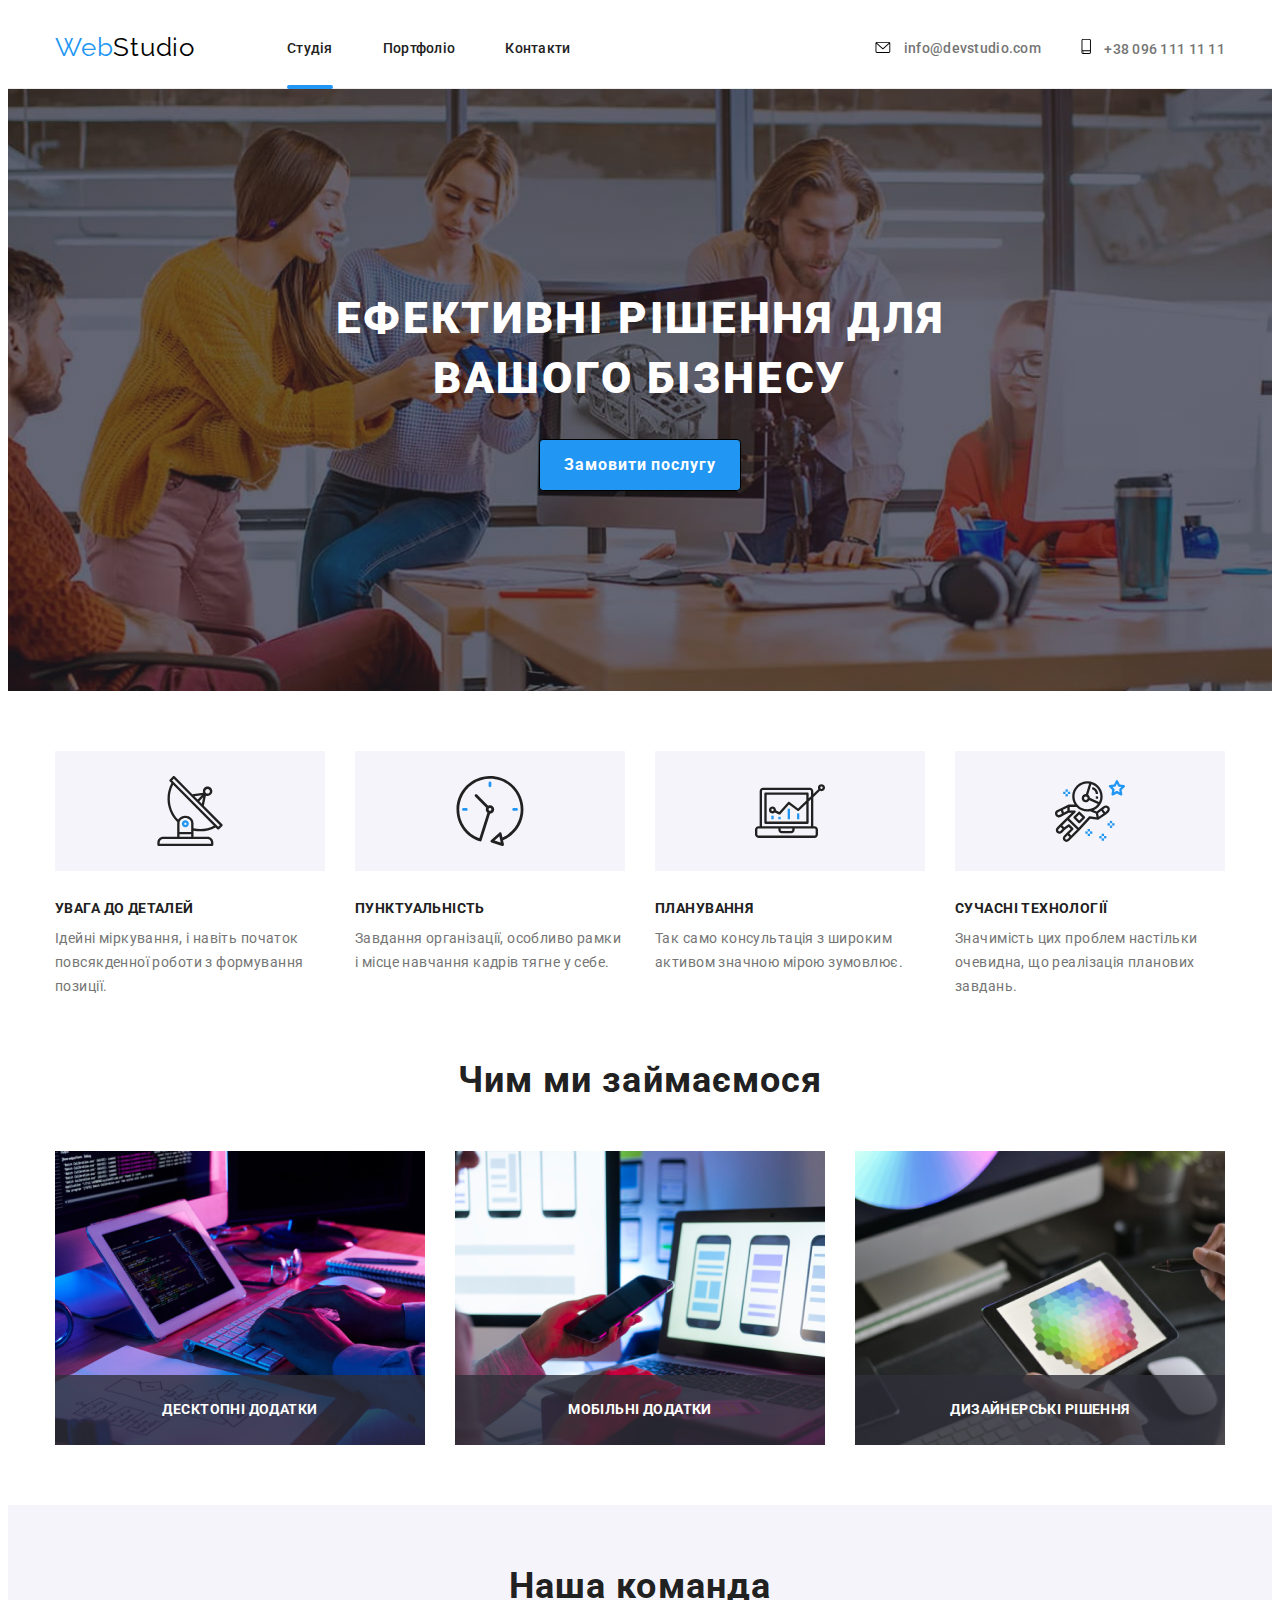
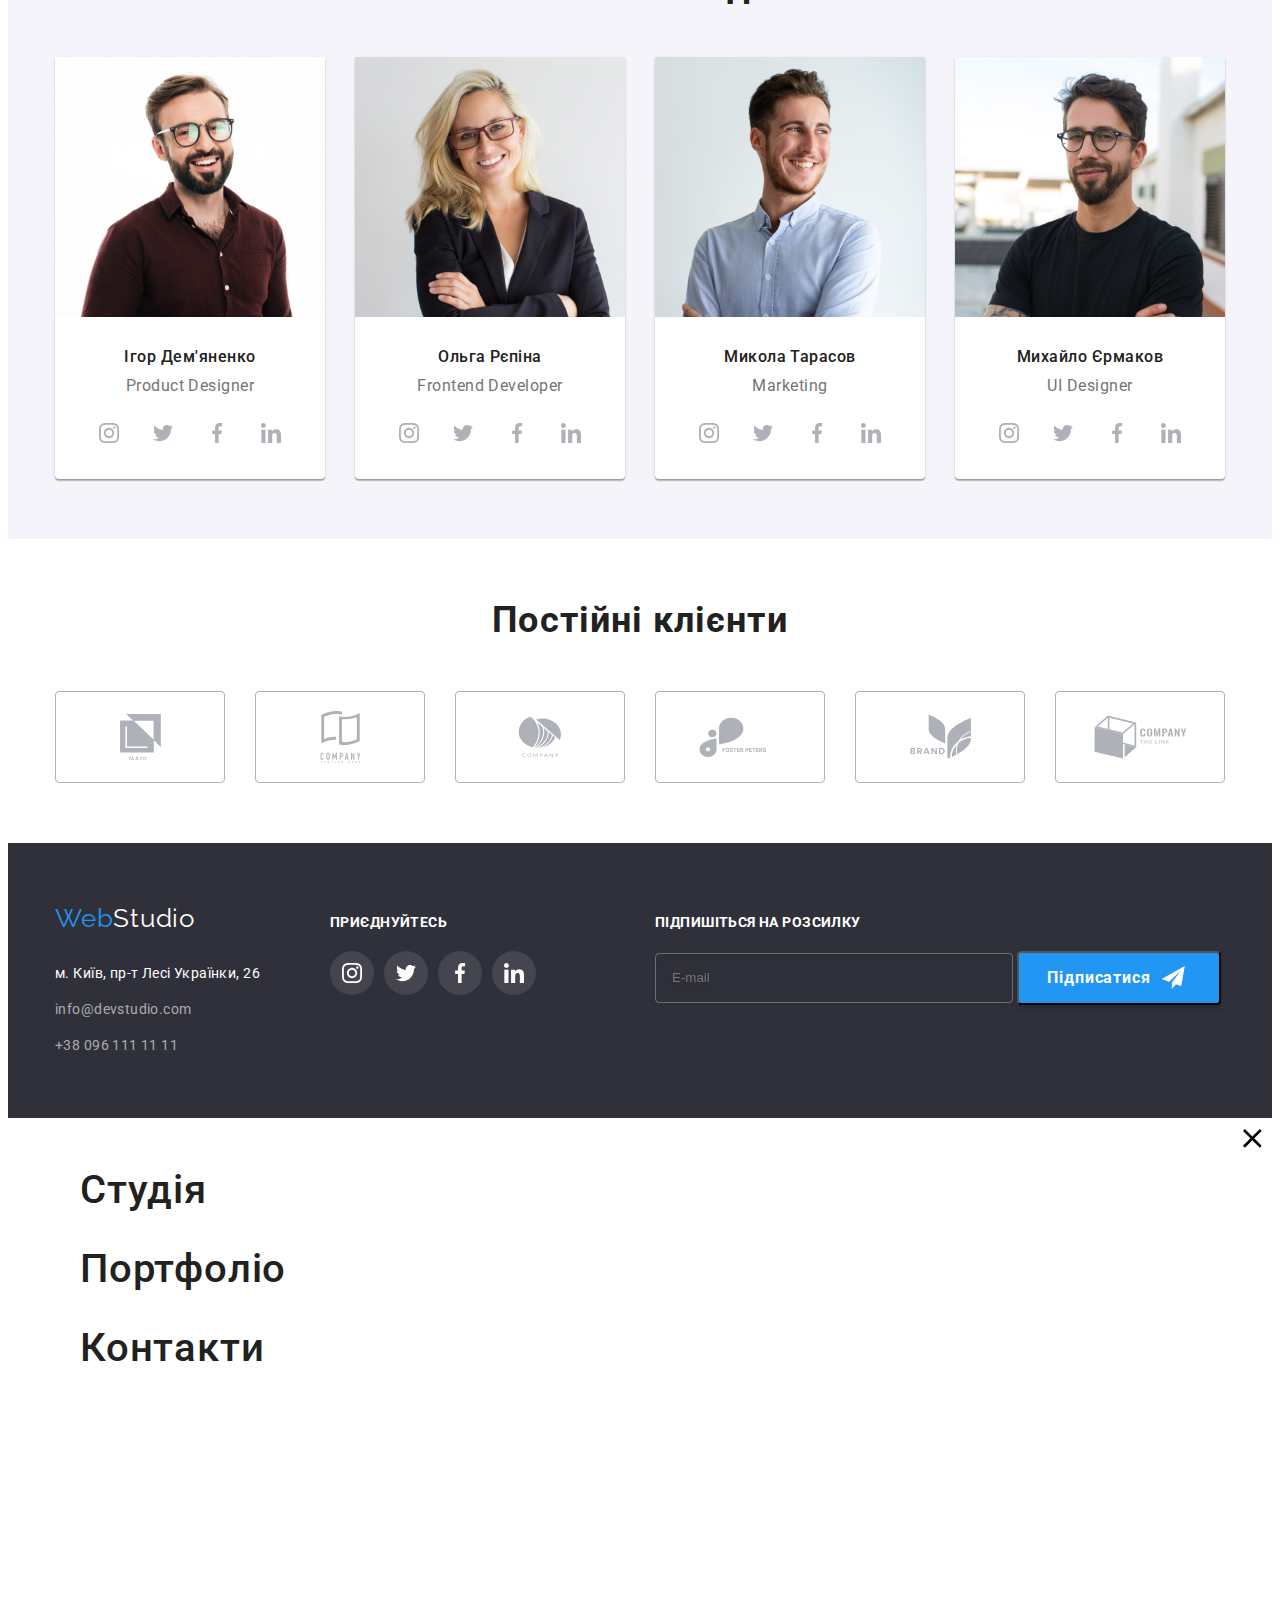
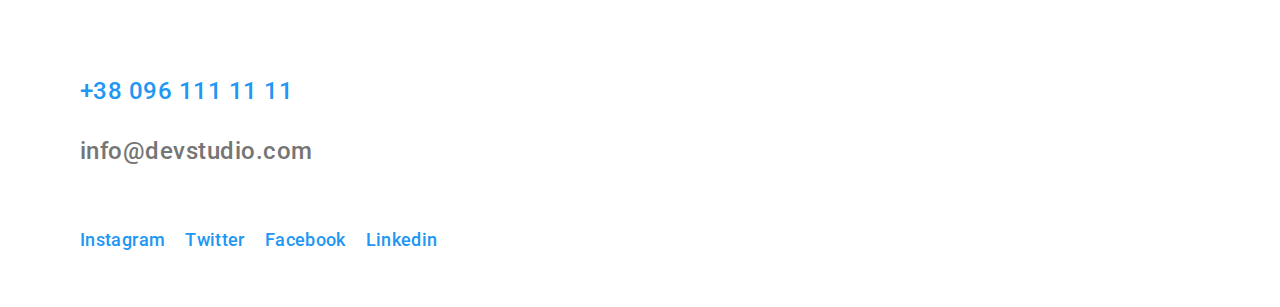
==== commit 2e0015b5: "<a> in card" ====
--- a/index.html
+++ b/index.html
@@ -368,7 +368,7 @@
     <footer class="footer">
 
         <div class="container footer__base">
-            
+            <div class="footer__location">
             <div class="footer__contacts">
                 <a href="" lang="en" class="footer__logo-f">Web<span class="footer__logo-s">Studio</span></a>
                 <address class="footer__address">
@@ -415,7 +415,7 @@
                     </li>
                 </ul>
             </div>
-            
+            </div>
             <form class="footer__form">
                 <h3 class="footer__form-title">Підпишіться на розсилку</h3>
                 <div class="footer__box">
--- a/css/main.min.css
+++ b/css/main.min.css
@@ -1 +1 @@
-body{font-family:"Roboto",sans-serif;color:var(--brand-color-text)}*,*::before,*::after{-webkit-box-sizing:border-box;box-sizing:border-box}.section{padding-top:60px;padding-bottom:60px}.container{margin-right:auto;margin-left:auto;padding-right:15px;padding-left:15px}@media screen and (min-width: 320px){.container{width:320px}}@media screen and (min-width: 480px){.container{width:480px}}@media screen and (min-width: 768px){.container{width:768px}}@media screen and (min-width: 1200px){.container{width:1200px}}:root{--brand-color-text: #212121;--brand-color-hero: #FFFFFF;--brand-color-backgraund: #2F303A;--brand-color-link: #2196F3;--brand-color-logo: #2196F3;--brand-color-logo-two: #000000;--brand-color-description: #757575;--brand-color-button: #2196F3;--brand-color-contacts: rgba(255, 255, 255, 0.6);--brand-color-com: #F5F4FA;--brand-color-bgd: #F5F5F5;--brand-color-header-icon: #757575;--brand-color-features: #F5F4FA;--brand-color-social-link: #AFB1B8;--brand-color-border: #AFB1B8;--brand-color-icon: #AFB1B8;--brand-color-bgd-icon-foot: rgba(255, 255, 255, 0.1);--brand-color-button-hf: #188CE8}.header{background:var(--brand-color-hero);border-bottom:1px solid #ececec;padding-top:16px;padding-bottom:16px}@media screen and (min-width: 1200px){.header{padding-top:24px;padding-bottom:25px}}.header__container{position:relative}@media screen and (min-width: 768px){.header__container{display:-webkit-box;display:-ms-flexbox;display:flex;-webkit-box-pack:justify;-ms-flex-pack:justify;justify-content:space-between;-webkit-box-align:center;-ms-flex-align:center;align-items:center}}.header .menu-button{position:absolute;top:0px;right:15px;display:-webkit-inline-box;display:-ms-inline-flexbox;display:inline-flex;padding:0;margin:0;border:none;background-color:rgba(0,0,0,0)}@media screen and (min-width: 768px){.header .menu-button{display:none}}.header .menu-button__cross{display:none}.navigation__logo-f{font-family:"Raleway",sans-serif;font-size:26px;line-height:1.2;letter-spacing:.03em;color:var(--brand-color-logo);text-decoration:none}.navigation__logo-f:hover{color:var(--brand-color-text)}.navigation__logo-f:focus{color:var(--brand-color-text)}.navigation__logo-f:hover>.navigation__logo-s{color:var(--brand-color-logo)}.navigation__logo-f:focus>.navigation__logo-s{color:var(--brand-color-logo)}.navigation__logo-s{font-family:"Raleway",sans-serif;color:var(--brand-color-logo-two);text-decoration:none}.navigation__logo-s:hover{color:var(--brand-color-logo)}.navigation__logo-s:focus{color:var(--brand-color-logo)}.navigation__menu{display:none;list-style:none;padding-left:0;margin-top:0;margin-bottom:0}@media screen and (min-width: 768px){.navigation__menu{display:-webkit-box;display:-ms-flexbox;display:flex;gap:50px}}.navigation__link{padding-bottom:33px;position:relative;font-weight:500;font-size:14px;line-height:1.14;letter-spacing:.02em;text-decoration:none;color:var(--brand-color-text);-webkit-transition:color 250ms cubic-bezier(0.4, 0, 0.2, 1);transition:color 250ms cubic-bezier(0.4, 0, 0.2, 1)}.navigation__link:hover{color:var(--brand-color-link)}.navigation__link:focus{color:var(--brand-color-link)}@media screen and (min-width: 1200px){.navigation__link--current::after{display:block;position:absolute;bottom:0;left:0;width:100%;height:4px;content:"";background-color:var(--brand-color-link);border-radius:2px}}@media screen and (min-width: 768px){.navigation{display:-webkit-box;display:-ms-flexbox;display:flex;-webkit-box-align:center;-ms-flex-align:center;align-items:center;gap:92px}}.contacts{display:none;list-style:none;padding-left:0;margin-top:0;margin-bottom:0}@media screen and (min-width: 768px){.contacts{display:block}}@media screen and (min-width: 1200px){.contacts{display:-webkit-box;display:-ms-flexbox;display:flex;gap:40px}}.contacts__link{font-weight:500;font-size:14px;line-height:1.14;letter-spacing:.02em;text-decoration:none;color:var(--brand-color-description);-webkit-transition:color 250ms cubic-bezier(0.4, 0, 0.2, 1),fill 250ms cubic-bezier(0.4, 0, 0.2, 1);transition:color 250ms cubic-bezier(0.4, 0, 0.2, 1),fill 250ms cubic-bezier(0.4, 0, 0.2, 1)}.contacts__link:hover{color:var(--brand-color-link);fill:var(--brand-color-link)}.contacts__link:focus{color:var(--brand-color-link);fill:var(--brand-color-link)}.contacts__icon{margin-right:10px;display:none}@media screen and (min-width: 768px){.contacts__icon{display:inline}}.hero{background-size:cover;background-position:center center;background-repeat:no-repeat;background-image:-webkit-gradient(linear, left top, left bottom, from(rgba(47, 48, 58, 0.4)), to(rgba(47, 48, 58, 0.4))),url(../img/hero.jpg);background-image:linear-gradient(rgba(47, 48, 58, 0.4), rgba(47, 48, 58, 0.4)),url(../img/hero.jpg);background-color:var(--brand-color-backgraund);padding-top:118px;padding-bottom:118px}@media screen and (min-width: 1200px){.hero{padding-top:200px;padding-bottom:200px}}.hero__box{display:-webkit-box;display:-ms-flexbox;display:flex;-webkit-box-orient:vertical;-webkit-box-direction:normal;-ms-flex-direction:column;flex-direction:column;-webkit-box-align:center;-ms-flex-align:center;align-items:center;row-gap:30px}.hero__title{width:360px;font-weight:900;font-size:26px;line-height:1.61;letter-spacing:.06em;text-transform:uppercase;color:var(--brand-color-hero);text-align:center;margin-top:0;margin-bottom:0}@media screen and (min-width: 1200px){.hero__title{font-size:44px;line-height:1.36;width:696px}}.hero__button{padding:10px 24px;border:1px solid #000;-webkit-box-shadow:0px 4px 4px rgba(0,0,0,.15);box-shadow:0px 4px 4px rgba(0,0,0,.15);border-radius:4px;font-family:"Roboto";font-weight:700;font-size:16px;line-height:1.9;text-align:center;letter-spacing:.06em;color:var(--brand-color-hero);background:var(--brand-color-button);cursor:pointer;-webkit-transition:scaleX 250ms cubic-bezier(0.4, 0, 0.2, 1),border 250ms cubic-bezier(0.4, 0, 0.2, 1),-webkit-filter 250ms cubic-bezier(0.4, 0, 0.2, 1);transition:scaleX 250ms cubic-bezier(0.4, 0, 0.2, 1),border 250ms cubic-bezier(0.4, 0, 0.2, 1),-webkit-filter 250ms cubic-bezier(0.4, 0, 0.2, 1);transition:scaleX 250ms cubic-bezier(0.4, 0, 0.2, 1),filter 250ms cubic-bezier(0.4, 0, 0.2, 1),border 250ms cubic-bezier(0.4, 0, 0.2, 1);transition:scaleX 250ms cubic-bezier(0.4, 0, 0.2, 1),filter 250ms cubic-bezier(0.4, 0, 0.2, 1),border 250ms cubic-bezier(0.4, 0, 0.2, 1),-webkit-filter 250ms cubic-bezier(0.4, 0, 0.2, 1)}.hero__button:hover{-webkit-filter:drop-shadow(0px 4px 4px rgba(0, 0, 0, 0.25));filter:drop-shadow(0px 4px 4px rgba(0, 0, 0, 0.25));-webkit-transform:scaleX(1.03);transform:scaleX(1.03);border:none}.hero__button:focus{-webkit-filter:drop-shadow(0px 4px 4px rgba(0, 0, 0, 0.25));filter:drop-shadow(0px 4px 4px rgba(0, 0, 0, 0.25));-webkit-transform:scaleX(1.03);transform:scaleX(1.03);border:none}.features{width:100%}.features__items{padding-left:0;margin:0;list-style:none}@media screen and (min-width: 768px){.features__items{display:-webkit-box;display:-ms-flexbox;display:flex;-ms-flex-wrap:wrap;flex-wrap:wrap;gap:30px}}@media screen and (min-width: 1200px){.features__items{display:-webkit-box;display:-ms-flexbox;display:flex;-webkit-box-pack:justify;-ms-flex-pack:justify;justify-content:space-between}}.features__items>li{width:290px;margin-bottom:30px}@media screen and (min-width: 480px){.features__items>li{width:450px}}@media screen and (min-width: 768px){.features__items>li{-ms-flex-preferred-size:calc((100% - 30px)/2);flex-basis:calc((100% - 30px)/2);margin-bottom:0}}@media screen and (min-width: 1200px){.features__items>li{-ms-flex-preferred-size:270px;flex-basis:270px}}.features__items>li:last-child{margin-bottom:0px}.features__ill{display:-webkit-box;display:-ms-flexbox;display:flex;-webkit-box-pack:center;-ms-flex-pack:center;justify-content:center;height:120px;margin-bottom:30px;-webkit-box-align:center;-ms-flex-align:center;align-items:center;background-color:var(--brand-color-features)}.features__title{margin:0 0 10px 0;font-size:14px;line-height:1.14;letter-spacing:.03em;text-transform:uppercase;text-align:center;color:var(--brand-color-text)}@media screen and (min-width: 768px){.features__title{text-align:left}}.features__text{margin:0;font-size:14px;line-height:1.7;letter-spacing:.03em;color:var(--brand-color-description)}.busi{padding-top:0}@media screen and (max-width: 1200px){.busi{display:none}}.busi__title{margin-top:0;margin-bottom:50px;font-size:36px;line-height:1.17;letter-spacing:.03em;color:var(--brand-color-text);text-align:center}.busi__list{margin-top:0;margin-bottom:0;-webkit-box-pack:justify;-ms-flex-pack:justify;justify-content:space-between;padding-left:0;list-style:none;display:-webkit-box;display:-ms-flexbox;display:flex}.busi__tumb{position:relative}.busi__image{display:block}.busi__box{padding-top:27px;position:absolute;bottom:0;width:100%;height:70px;z-index:1;background-size:cover;background-position:center center;background-repeat:no-repeat;background-color:rgba(47,48,58,.8)}.busi__text{margin-top:0;margin-bottom:0;font-weight:700;font-size:14px;line-height:1.14;text-align:center;letter-spacing:.03em;text-transform:uppercase;color:var(--brand-color-hero)}.team{background:var(--brand-color-com)}.team__title{text-align:center;margin-top:0;font-size:36px;line-height:1.17;letter-spacing:.03em;color:var(--brand-color-text)}@media screen and (min-width: 1200px){.team__title{margin-bottom:50px}}.team__list{padding-left:0;margin-top:0;margin-bottom:0;list-style:none}@media screen and (min-width: 768px){.team__list{display:-webkit-box;display:-ms-flexbox;display:flex;-ms-flex-wrap:wrap;flex-wrap:wrap;row-gap:30px;-webkit-column-gap:30px;-moz-column-gap:30px;column-gap:30px}}@media screen and (min-width: 1200px){.team__list{display:-webkit-box;display:-ms-flexbox;display:flex;-webkit-box-pack:justify;-ms-flex-pack:justify;justify-content:space-between}}.clients{width:100%}.clients__title{margin-top:0;margin-bottom:0;font-weight:700;font-size:28px;line-height:1.18;text-align:center;letter-spacing:.03em;color:var(--brand-color-text);text-align:center;margin-bottom:30px}@media screen and (min-width: 1200px){.clients__title{font-weight:700;font-size:36px;line-height:1.17;margin-bottom:50px}}.clients__list{margin-top:0;margin-bottom:0;padding-left:0;list-style:none;display:-webkit-box;display:-ms-flexbox;display:flex;-ms-flex-wrap:wrap;flex-wrap:wrap;gap:30px}@media screen and (min-width: 1200px){.clients__list{display:-webkit-box;display:-ms-flexbox;display:flex;-webkit-box-pack:justify;-ms-flex-pack:justify;justify-content:space-between}}.clients__link{-ms-flex-preferred-size:calc((100% - 30px)/2);flex-basis:calc((100% - 30px)/2)}@media screen and (min-width: 768px){.clients__link{-ms-flex-preferred-size:calc((100% - 60px)/3);flex-basis:calc((100% - 60px)/3)}}@media screen and (min-width: 1200px){.clients__link{-ms-flex-preferred-size:170px;flex-basis:170px}}.clients__logo{height:92px;display:-webkit-box;display:-ms-flexbox;display:flex;-webkit-box-align:center;-ms-flex-align:center;align-items:center;-webkit-box-pack:center;-ms-flex-pack:center;justify-content:center;border:1px solid var(--brand-color-border);border-radius:4px;fill:var(--brand-color-border);-webkit-transition:border-color 250ms cubic-bezier(0.4, 0, 0.2, 1),fill 250ms cubic-bezier(0.4, 0, 0.2, 1);transition:border-color 250ms cubic-bezier(0.4, 0, 0.2, 1),fill 250ms cubic-bezier(0.4, 0, 0.2, 1)}.clients__logo:hover{border-color:var(--brand-color-link);fill:var(--brand-color-link)}.clients__logo:focus{border-color:var(--brand-color-link);fill:var(--brand-color-link)}.hidden-title{margin-right:auto;margin-left:auto;margin-top:0;display:none}.badge{width:270px;background:var(--brand-color-hero);-webkit-box-shadow:0px 1px 3px rgba(0,0,0,.12),0px 1px 1px rgba(0,0,0,.14),0px 2px 1px rgba(0,0,0,.2);box-shadow:0px 1px 3px rgba(0,0,0,.12),0px 1px 1px rgba(0,0,0,.14),0px 2px 1px rgba(0,0,0,.2);border-radius:0px 0px 4px 4px;margin-bottom:30px;padding-bottom:24px}.badge:last-child{margin-bottom:0}@media screen and (min-width: 480px){.badge{width:450px}}@media screen and (min-width: 768px){.badge{-ms-flex-preferred-size:calc((100% - 30px)/2);flex-basis:calc((100% - 30px)/2);margin-bottom:0}}@media screen and (min-width: 1200px){.badge{-ms-flex-preferred-size:270px;flex-basis:270px;margin-bottom:0}}.badge__image{display:block;width:270px}@media screen and (min-width: 480px){.badge__image{width:450px}}@media screen and (min-width: 768px){.badge__image{width:354px}}@media screen and (min-width: 1200px){.badge__image{width:270px}}.badge__data{padding-top:30px;margin-bottom:16px;text-align:center}.badge__title{margin-top:0;margin-bottom:10px;font-weight:500;font-size:16px;line-height:1.19;letter-spacing:.03em;color:var(--brand-color-text)}.badge__desc{margin-top:0;margin-bottom:0;font-weight:400;font-size:16px;line-height:1.19;letter-spacing:.03em;color:var(--brand-color-description)}.badge__list{width:206px;height:44px;padding-left:0;list-style:none;display:-webkit-box;display:-ms-flexbox;display:flex;-webkit-box-pack:justify;-ms-flex-pack:justify;justify-content:space-between;margin-right:auto;margin-left:auto}.sign{display:-webkit-inline-box;display:-ms-inline-flexbox;display:inline-flex;-webkit-box-pack:center;-ms-flex-pack:center;justify-content:center;-webkit-box-align:center;-ms-flex-align:center;align-items:center;width:44px;height:44px;border:none;border-radius:50%;fill:var(--brand-color-icon);-webkit-transition:background-color 250ms cubic-bezier(0.4, 0, 0.2, 1),fill 250ms cubic-bezier(0.4, 0, 0.2, 1);transition:background-color 250ms cubic-bezier(0.4, 0, 0.2, 1),fill 250ms cubic-bezier(0.4, 0, 0.2, 1)}.sign:hover{background-color:var(--brand-color-link);fill:var(--brand-color-hero)}.sign:focus{background-color:var(--brand-color-link)}.footer{padding-top:60px;padding-bottom:60px;background:var(--brand-color-backgraund)}@media screen and (min-width: 1200px){.footer__base{display:-webkit-box;display:-ms-flexbox;display:flex;-webkit-box-pack:justify;-ms-flex-pack:justify;justify-content:space-between;-webkit-box-align:baseline;-ms-flex-align:baseline;align-items:baseline}}.footer__logo-f{display:block;width:154px;margin-right:auto;margin-left:auto;font-family:"Raleway",sans-serif;font-size:24px;line-height:1.17;letter-spacing:.03em;color:var(--brand-color-logo);text-decoration:none}@media screen and (min-width: 1200px){.footer__logo-f{font-size:26px;line-height:1.2;margin-right:0;margin-left:0}}.footer__logo-f:hover{color:var(--brand-color-hero)}.footer__logo-f:focus{color:var(--brand-color-hero)}.footer__logo-f:hover>.footer__logo-s{color:var(--brand-color-logo)}.footer__logo-f:focus>.footer__logo-s{color:var(--brand-color-logo)}.footer__logo-s{color:var(--brand-color-hero)}.footer__logo-s:hover{color:var(--brand-color-logo)}.footer__logo-s:focus{color:var(--brand-color-logo)}.footer__address{font-style:normal;margin-top:28px;margin-bottom:60px}@media screen and (min-width: 1200px){.footer__address{margin-bottom:0}}.footer__applications{display:-webkit-box;display:-ms-flexbox;display:flex;-webkit-box-orient:vertical;-webkit-box-direction:normal;-ms-flex-direction:column;flex-direction:column;row-gap:20px;margin-bottom:60px;-webkit-box-align:center;-ms-flex-align:center;align-items:center}@media screen and (min-width: 1200px){.footer__applications{-webkit-box-align:start;-ms-flex-align:start;align-items:flex-start}}.footer__title{margin-top:0;margin-bottom:0;font-weight:700;font-size:14px;line-height:1.14;letter-spacing:.03em;text-transform:uppercase;color:var(--brand-color-hero)}.footer__list{width:206px;height:44px;display:-webkit-box;display:-ms-flexbox;display:flex;-webkit-box-pack:justify;-ms-flex-pack:justify;justify-content:space-between;list-style:none;margin-top:0;margin-bottom:0;padding-left:0}.footer__sign{width:44px;height:44px;display:-webkit-box;display:-ms-flexbox;display:flex;-webkit-box-align:center;-ms-flex-align:center;align-items:center;-webkit-box-pack:center;-ms-flex-pack:center;justify-content:center;border:none;border-radius:50%;background-color:var(--brand-color-bgd-icon-foot);fill:var(--brand-color-hero);-webkit-transition:background-color 250ms cubic-bezier(0.4, 0, 0.2, 1);transition:background-color 250ms cubic-bezier(0.4, 0, 0.2, 1)}.footer__sign:hover{background-color:var(--brand-color-link)}.footer__sign:focus{background-color:var(--brand-color-link)}.footer__form{width:290px}@media screen and (min-width: 480px){.footer__form{width:450px}}@media screen and (min-width: 1200px){.footer__form{width:570px}}.footer__form-title{margin-top:0;margin-bottom:20px;font-weight:700;font-size:14px;line-height:1.14;letter-spacing:.03em;text-transform:uppercase;text-align:center;color:var(--brand-color-hero)}@media screen and (min-width: 1200px){.footer__form-title{text-align:start}}.footer__box{width:100%}@media screen and (min-width: 1200px){.footer__box{display:-webkit-box;display:-ms-flexbox;display:flex;-webkit-box-pack:justify;-ms-flex-pack:justify;justify-content:space-between;-webkit-box-align:center;-ms-flex-align:center;align-items:center}}.footer__input{width:290px;height:50px;padding:15px 16px;margin-bottom:20px;border:1px solid rgba(255,255,255,.3);-webkit-filter:drop-shadow(0px 4px 4px rgba(0, 0, 0, 0.15));filter:drop-shadow(0px 4px 4px rgba(0, 0, 0, 0.15));border-radius:4px;color:rgba(255,255,255,.6);background-color:rgba(0,0,0,0);-webkit-transition:border-color 250ms cubic-bezier(0.4, 0, 0.2, 1);transition:border-color 250ms cubic-bezier(0.4, 0, 0.2, 1)}@media screen and (min-width: 480px){.footer__input{width:450px}}@media screen and (min-width: 1200px){.footer__input{width:358px;margin-bottom:0}}.footer__input:hover{border-color:var(--brand-color-logo)}.footer__input:focus{border-color:var(--brand-color-logo)}.footer__button{margin-right:auto;margin-left:auto;padding:10px 34px 10px 28px;font-family:"Roboto";font-style:normal;font-weight:700;font-size:16px;line-height:1.87;display:-webkit-box;display:-ms-flexbox;display:flex;-webkit-box-align:center;-ms-flex-align:center;align-items:center;letter-spacing:.06em;color:var(--brand-color-hero);fill:var(--brand-color-hero);background:#2196f3;-webkit-box-shadow:0px 4px 4px rgba(0,0,0,.15);box-shadow:0px 4px 4px rgba(0,0,0,.15);border-radius:4px;cursor:pointer;-webkit-transition:background-color 250ms cubic-bezier(0.4, 0, 0.2, 1),fill 250ms cubic-bezier(0.4, 0, 0.2, 1);transition:background-color 250ms cubic-bezier(0.4, 0, 0.2, 1),fill 250ms cubic-bezier(0.4, 0, 0.2, 1)}.footer__button:hover{background-color:var(--brand-color-button-hf);fill:var(--brand-color-contacts)}.footer__button:focus{background-color:var(--brand-color-button-hf);fill:var(--brand-color-contacts)}.footer__icon{margin-left:10px}.address{list-style:none;padding-left:0;margin-top:0;margin-bottom:0;display:-webkit-box;display:-ms-flexbox;display:flex;-webkit-box-orient:vertical;-webkit-box-direction:normal;-ms-flex-direction:column;flex-direction:column;row-gap:12px;-webkit-box-align:center;-ms-flex-align:center;align-items:center}@media screen and (min-width: 1200px){.address{-webkit-box-align:start;-ms-flex-align:start;align-items:flex-start}}.address__link{font-weight:400;font-size:14px;line-height:1.71;letter-spacing:.03em;text-decoration:none;color:var(--brand-color-hero);-webkit-transition:color 250ms cubic-bezier(0.4, 0, 0.2, 1);transition:color 250ms cubic-bezier(0.4, 0, 0.2, 1)}.address__link:hover{color:var(--brand-color-link)}.address__link:focus{color:var(--brand-color-link)}.address__cont{font-weight:400;font-size:14px;line-height:1.71;letter-spacing:.03em;text-decoration:none;color:var(--brand-color-contacts);-webkit-transition:color 250ms cubic-bezier(0.4, 0, 0.2, 1);transition:color 250ms cubic-bezier(0.4, 0, 0.2, 1)}.address__cont:hover{color:var(--brand-color-link)}.address__cont:focus{color:var(--brand-color-link)}.form-input{position:relative;padding-left:42px;width:100%;height:40px;border:1px solid rgba(33,33,33,.2);border-radius:4px;-webkit-transition:border-color 250ms cubic-bezier(0.4, 0, 0.2, 1),fill 250ms cubic-bezier(0.4, 0, 0.2, 1);transition:border-color 250ms cubic-bezier(0.4, 0, 0.2, 1),fill 250ms cubic-bezier(0.4, 0, 0.2, 1)}.form-input__icon{display:inline-block;position:absolute;width:18px;height:18px;top:50%;left:12px;-webkit-transform:translateY(-50%);transform:translateY(-50%)}.form-input:hover,.form-input:hover+.form-input__icon{border-color:var(--brand-color-logo);fill:var(--brand-color-logo)}.form-input:focus,.form-input:focus+.form-input__icon{border-color:var(--brand-color-logo);fill:var(--brand-color-logo)}.form-area{resize:none;height:120px;border:1px solid rgba(33,33,33,.2);border-radius:4px;padding:12px 16px;font-size:12px;line-height:1.17;letter-spacing:.01em;color:rgba(117,117,117,.5)}.form-area:hover{border-color:var(--brand-color-logo)}.form-area:focus{border-color:var(--brand-color-logo)}.accept-terms{display:-webkit-box;display:-ms-flexbox;display:flex;-webkit-box-align:center;-ms-flex-align:center;align-items:center;width:425px;margin-bottom:30px;margin-right:auto;margin-left:auto;font-size:14px;line-height:1.7;letter-spacing:.03em}.accept-terms:hover{border-color:#188ce8}.accept-terms:focus{border-color:#188ce8}.accept-terms__checkbox{-webkit-appearance:none;-moz-appearance:none;appearance:none}.accept-terms__icon{position:absolute;border:2px solid var(--brand-color-text);border-radius:2px;fill:none}.accept-terms__checkbox:hover+.accept-terms__icon{border-color:var(--brand-color-description)}.accept-terms__checkbox:hover~.accept-terms__label{color:#405340}.accept-terms__label{position:relative;padding-left:35.88px;font-size:14px;line-height:1.71;letter-spacing:.03em;color:var(--brand-color-description)}.accept-terms__checkbox:checked+.accept-terms__icon{fill:var(--brand-color-hero);background-color:var(--brand-color-logo);border-color:var(--brand-color-logo)}.accept-terms__checkbox:checked~.accept-terms__label{color:#405340}.accept-terms__contract{color:var(--brand-color-link)}.backdrop{position:fixed;top:0;left:0;width:100%;height:100%;background-color:rgba(0,0,0,.2);scale:1;-webkit-transition:scale 250ms cubic-bezier(0.4, 0, 0.2, 1),visibility 250ms cubic-bezier(0.4, 0, 0.2, 1);transition:scale 250ms cubic-bezier(0.4, 0, 0.2, 1),visibility 250ms cubic-bezier(0.4, 0, 0.2, 1)}.is-hidden{scale:0;visibility:hidden;pointer-events:none}.modal{position:absolute;width:100%;max-width:528px;height:100%;max-height:581px;background-color:var(--brand-color-hero);top:50%;left:50%;-webkit-transform:translate(-50%, -50%);transform:translate(-50%, -50%);-webkit-box-shadow:0px 1px 3px rgba(0,0,0,.12),0px 1px 1px rgba(0,0,0,.14),0px 2px 1px rgba(0,0,0,.2);box-shadow:0px 1px 3px rgba(0,0,0,.12),0px 1px 1px rgba(0,0,0,.14),0px 2px 1px rgba(0,0,0,.2);border-radius:4px}.modal__container{position:relative;padding-top:8px;padding-bottom:40px;width:100%;height:100%}.modal__button{position:absolute;top:14px;right:14px;padding:0;border:none}.modal__form{padding-top:37px;padding-right:40px;padding-left:40px;display:-webkit-box;display:-ms-flexbox;display:flex;-webkit-box-orient:vertical;-webkit-box-direction:normal;-ms-flex-direction:column;flex-direction:column}.modal__title{margin-top:2px;margin-bottom:12px;font-weight:700;font-size:20px;line-height:23px;text-align:center;letter-spacing:.03em;color:var(--brand-color-text)}.modal__list{display:-webkit-box;display:-ms-flexbox;display:flex;-webkit-box-orient:vertical;-webkit-box-direction:normal;-ms-flex-direction:column;flex-direction:column;row-gap:10px;margin-top:0;margin-bottom:20px;padding-left:0;list-style:none}.modal__field{display:-webkit-box;display:-ms-flexbox;display:flex;-webkit-box-orient:vertical;-webkit-box-direction:normal;-ms-flex-direction:column;flex-direction:column;row-gap:4px}.modal__label{font-size:12px;line-height:1.17;letter-spacing:.01em;color:var(--brand-color-description)}.modal__input{position:relative}.modal__btn{display:block;margin-right:auto;margin-left:auto}.close-button{background-color:var(--brand-color-hero);-webkit-transition:fill 250ms cubic-bezier(0.4, 0, 0.2, 1);transition:fill 250ms cubic-bezier(0.4, 0, 0.2, 1)}.close-button:hover{fill:var(--brand-color-button)}.close-button:focus{fill:var(--brand-color-button)}.close-button__icon{padding:3px;border:1px solid rgba(0,0,0,.1);border-radius:50%}.submit-button{padding:10px 52px;font-family:"Roboto";font-weight:700;font-size:16px;line-height:1.87;letter-spacing:.06em;color:var(--brand-color-hero);background-color:var(--brand-color-button);-webkit-box-shadow:0px 4px 4px rgba(0,0,0,.15);box-shadow:0px 4px 4px rgba(0,0,0,.15);border-radius:4px;border:none;cursor:pointer}.submit-button:hover{background-color:var(--brand-color-button-hf)}.submit-button:focus{background-color:var(--brand-color-button-hf)}.portfolio{width:100%}.portfolio__list{padding-left:0;margin:0 auto 50px;list-style:none;display:-webkit-box;display:-ms-flexbox;display:flex;-webkit-box-pack:center;-ms-flex-pack:center;justify-content:center;-webkit-column-gap:8px;-moz-column-gap:8px;column-gap:8px}.portfolio__button{font-family:"Roboto";font-weight:500;font-size:16px;line-height:1.6;padding:6px 22px 6px 22px;letter-spacing:.03em;color:var(--brand-color-text);background-color:var(--brand-color-com);border:none;border-radius:4px;cursor:pointer;-webkit-transition:color 250ms cubic-bezier(0.4, 0, 0.2, 1),background-color 250ms cubic-bezier(0.4, 0, 0.2, 1),-webkit-box-shadow 250ms cubic-bezier(0.4, 0, 0.2, 1);transition:color 250ms cubic-bezier(0.4, 0, 0.2, 1),background-color 250ms cubic-bezier(0.4, 0, 0.2, 1),-webkit-box-shadow 250ms cubic-bezier(0.4, 0, 0.2, 1);transition:color 250ms cubic-bezier(0.4, 0, 0.2, 1),background-color 250ms cubic-bezier(0.4, 0, 0.2, 1),box-shadow 250ms cubic-bezier(0.4, 0, 0.2, 1);transition:color 250ms cubic-bezier(0.4, 0, 0.2, 1),background-color 250ms cubic-bezier(0.4, 0, 0.2, 1),box-shadow 250ms cubic-bezier(0.4, 0, 0.2, 1),-webkit-box-shadow 250ms cubic-bezier(0.4, 0, 0.2, 1)}.portfolio__button:hover{background:var(--brand-color-button);color:var(--brand-color-hero);-webkit-box-shadow:0px 3px 1px rgba(0,0,0,.1),0px 1px 2px rgba(0,0,0,.08),0px 2px 2px rgba(0,0,0,.12);box-shadow:0px 3px 1px rgba(0,0,0,.1),0px 1px 2px rgba(0,0,0,.08),0px 2px 2px rgba(0,0,0,.12)}.portfolio__button:focus{background:var(--brand-color-button);color:var(--brand-color-hero);-webkit-box-shadow:0px 3px 1px rgba(0,0,0,.1),0px 1px 2px rgba(0,0,0,.08),0px 2px 2px rgba(0,0,0,.12);box-shadow:0px 3px 1px rgba(0,0,0,.1),0px 1px 2px rgba(0,0,0,.08),0px 2px 2px rgba(0,0,0,.12)}.portfolio__content{list-style:none;margin-top:0;margin-bottom:0;padding:0;display:-webkit-box;display:-ms-flexbox;display:flex;-ms-flex-wrap:wrap;flex-wrap:wrap;row-gap:30px;-webkit-column-gap:30px;-moz-column-gap:30px;column-gap:30px}.card{-ms-flex-preferred-size:calc((100% - 60px)/3);flex-basis:calc((100% - 60px)/3);background:var(--brand-color-hero);-webkit-transition:-webkit-box-shadow 250ms cubic-bezier(0.4, 0, 0.2, 1);transition:-webkit-box-shadow 250ms cubic-bezier(0.4, 0, 0.2, 1);transition:box-shadow 250ms cubic-bezier(0.4, 0, 0.2, 1);transition:box-shadow 250ms cubic-bezier(0.4, 0, 0.2, 1), -webkit-box-shadow 250ms cubic-bezier(0.4, 0, 0.2, 1)}.card__tumb{position:relative;overflow:hidden}.card__image{display:block}.card__desc{position:absolute;font-size:18px;line-height:1.55;letter-spacing:.03em;color:var(--brand-color-hero);margin-top:0;margin-bottom:0;top:0;left:0;width:370px;height:294px;padding:63px 24px;background-color:rgba(33,150,243,.9);-webkit-transform:translateY(100%);transform:translateY(100%);-webkit-transition:-webkit-transform 250ms cubic-bezier(0.4, 0, 0.2, 1);transition:-webkit-transform 250ms cubic-bezier(0.4, 0, 0.2, 1);transition:transform 250ms cubic-bezier(0.4, 0, 0.2, 1);transition:transform 250ms cubic-bezier(0.4, 0, 0.2, 1), -webkit-transform 250ms cubic-bezier(0.4, 0, 0.2, 1)}.card__data{padding:20px 24px;border-right:1px solid #eee;border-bottom:1px solid #eee;border-left:1px solid #eee}.card__title{margin-top:0;margin-bottom:4px;font-weight:700;font-size:18px;line-height:2;letter-spacing:.06em;color:var(--brand-color-text)}.card__text{margin-top:0;margin-bottom:0;font-weight:400;font-size:16px;line-height:1.9;letter-spacing:.03em;color:var(--brand-color-description)}.card:hover{-webkit-box-shadow:0px 1px 1px rgba(0,0,0,.12),0px 4px 4px rgba(0,0,0,.06),1px 4px 6px rgba(0,0,0,.16);box-shadow:0px 1px 1px rgba(0,0,0,.12),0px 4px 4px rgba(0,0,0,.06),1px 4px 6px rgba(0,0,0,.16)}.card:focus{-webkit-box-shadow:0px 1px 1px rgba(0,0,0,.12),0px 4px 4px rgba(0,0,0,.06),1px 4px 6px rgba(0,0,0,.16);box-shadow:0px 1px 1px rgba(0,0,0,.12),0px 4px 4px rgba(0,0,0,.06),1px 4px 6px rgba(0,0,0,.16)}.card:hover .card__desc{-webkit-transform:translateY(0);transform:translateY(0)}.card:focus .card__desc{-webkit-transform:translateY(0);transform:translateY(0)}.mobile-menu{position:relative;top:0;left:0;padding-top:10px;padding-bottom:48px;width:100%;height:100%}.mobile-menu__cross{position:absolute;top:0;right:0px}.mobile-menu__cross:hover{fill:var(--brand-color-link)}.mobile-menu__cross:focus{fill:var(--brand-color-link)}.mobile-menu__nav{list-style:none;padding-left:0;margin-top:38px;margin-left:25px;margin-bottom:306px}.mobile-menu__item{margin-bottom:32px}.mobile-menu__item:hover{color:var(--brand-color-link)}.mobile-menu__item:focus{color:var(--brand-color-link)}.mobile-menu__item:last-child{margin-bottom:0}.mobile-menu__link{font-weight:500;font-size:40px;line-height:1.175;letter-spacing:.02em;text-decoration:none;color:var(--brand-color-text);-webkit-transition:color 250ms cubic-bezier(0.4, 0, 0.2, 1);transition:color 250ms cubic-bezier(0.4, 0, 0.2, 1)}.mobile-menu__link:hover{color:var(--brand-color-link)}.mobile-menu__link:focus{color:var(--brand-color-link)}.mobile-menu__contacts{list-style:none;padding-left:0;margin-top:0;margin-bottom:64px;margin-left:25px}.mobile-menu__comm{margin-bottom:32px}.mobile-menu__comm:last-child{margin-bottom:0}.mobile-menu__tel{font-weight:500;font-size:34px;line-height:1.176;letter-spacing:.02em;text-decoration:none;color:var(--brand-color-link)}@media screen and (min-width: 320px){.mobile-menu__tel{font-size:24px;line-height:1.17}}.mobile-menu__mail{font-weight:500;font-size:24px;line-height:1.17;letter-spacing:.02em;text-decoration:none;color:var(--brand-color-description)}.mobile-menu__network{display:-webkit-box;display:-ms-flexbox;display:flex;list-style:none;padding-left:0;margin-top:0;margin-bottom:0;margin-left:25px;-webkit-column-gap:20px;-moz-column-gap:20px;column-gap:20px}@media screen and (min-width: 320px){.mobile-menu__network{display:-webkit-box;display:-ms-flexbox;display:flex;-ms-flex-wrap:wrap;flex-wrap:wrap;row-gap:20px}}.mobile-menu__text{font-weight:500;font-size:18px;line-height:1.22;letter-spacing:.02em;color:var(--brand-color-link);text-decoration:none}/*# sourceMappingURL=main.min.css.map */+body{font-family:"Roboto",sans-serif;color:var(--brand-color-text)}*,*::before,*::after{-webkit-box-sizing:border-box;box-sizing:border-box}.section{padding-top:60px;padding-bottom:60px}.container{margin-right:auto;margin-left:auto;padding-right:15px;padding-left:15px}@media screen and (min-width: 320px){.container{width:320px}}@media screen and (min-width: 480px){.container{width:480px}}@media screen and (min-width: 768px){.container{width:768px}}@media screen and (min-width: 1200px){.container{width:1200px}}:root{--brand-color-text: #212121;--brand-color-hero: #FFFFFF;--brand-color-backgraund: #2F303A;--brand-color-link: #2196F3;--brand-color-logo: #2196F3;--brand-color-logo-two: #000000;--brand-color-description: #757575;--brand-color-button: #2196F3;--brand-color-contacts: rgba(255, 255, 255, 0.6);--brand-color-com: #F5F4FA;--brand-color-bgd: #F5F5F5;--brand-color-header-icon: #757575;--brand-color-features: #F5F4FA;--brand-color-social-link: #AFB1B8;--brand-color-border: #AFB1B8;--brand-color-icon: #AFB1B8;--brand-color-bgd-icon-foot: rgba(255, 255, 255, 0.1);--brand-color-button-hf: #188CE8}.header{background:var(--brand-color-hero);border-bottom:1px solid #ececec;padding-top:16px;padding-bottom:16px}@media screen and (min-width: 1200px){.header{padding-top:24px;padding-bottom:25px}}.header__container{position:relative}@media screen and (min-width: 768px){.header__container{display:-webkit-box;display:-ms-flexbox;display:flex;-webkit-box-pack:justify;-ms-flex-pack:justify;justify-content:space-between;-webkit-box-align:center;-ms-flex-align:center;align-items:center}}.header .menu-button{position:absolute;top:0px;right:15px;display:-webkit-inline-box;display:-ms-inline-flexbox;display:inline-flex;padding:0;margin:0;border:none;background-color:rgba(0,0,0,0)}@media screen and (min-width: 768px){.header .menu-button{display:none}}.header .menu-button__cross{display:none}.navigation__logo-f{font-family:"Raleway",sans-serif;font-size:26px;line-height:1.2;letter-spacing:.03em;color:var(--brand-color-logo);text-decoration:none}.navigation__logo-f:hover{color:var(--brand-color-text)}.navigation__logo-f:focus{color:var(--brand-color-text)}.navigation__logo-f:hover>.navigation__logo-s{color:var(--brand-color-logo)}.navigation__logo-f:focus>.navigation__logo-s{color:var(--brand-color-logo)}.navigation__logo-s{font-family:"Raleway",sans-serif;color:var(--brand-color-logo-two);text-decoration:none}.navigation__logo-s:hover{color:var(--brand-color-logo)}.navigation__logo-s:focus{color:var(--brand-color-logo)}.navigation__menu{display:none;list-style:none;padding-left:0;margin-top:0;margin-bottom:0}@media screen and (min-width: 768px){.navigation__menu{display:-webkit-box;display:-ms-flexbox;display:flex;gap:50px}}.navigation__link{padding-bottom:33px;position:relative;font-weight:500;font-size:14px;line-height:1.14;letter-spacing:.02em;text-decoration:none;color:var(--brand-color-text);-webkit-transition:color 250ms cubic-bezier(0.4, 0, 0.2, 1);transition:color 250ms cubic-bezier(0.4, 0, 0.2, 1)}.navigation__link:hover{color:var(--brand-color-link)}.navigation__link:focus{color:var(--brand-color-link)}@media screen and (min-width: 1200px){.navigation__link--current::after{display:block;position:absolute;bottom:0;left:0;width:100%;height:4px;content:"";background-color:var(--brand-color-link);border-radius:2px}}@media screen and (min-width: 768px){.navigation{display:-webkit-box;display:-ms-flexbox;display:flex;-webkit-box-align:center;-ms-flex-align:center;align-items:center;gap:92px}}.contacts{display:none;list-style:none;padding-left:0;margin-top:0;margin-bottom:0}@media screen and (min-width: 768px){.contacts{display:-webkit-box;display:-ms-flexbox;display:flex;-webkit-box-orient:vertical;-webkit-box-direction:normal;-ms-flex-direction:column;flex-direction:column;row-gap:10px}}@media screen and (min-width: 1200px){.contacts{display:-webkit-box;display:-ms-flexbox;display:flex;-webkit-box-orient:horizontal;-webkit-box-direction:normal;-ms-flex-direction:row;flex-direction:row;-webkit-column-gap:40px;-moz-column-gap:40px;column-gap:40px}}.contacts__link{font-weight:500;font-size:14px;line-height:1.14;letter-spacing:.02em;text-decoration:none;color:var(--brand-color-description);-webkit-transition:color 250ms cubic-bezier(0.4, 0, 0.2, 1),fill 250ms cubic-bezier(0.4, 0, 0.2, 1);transition:color 250ms cubic-bezier(0.4, 0, 0.2, 1),fill 250ms cubic-bezier(0.4, 0, 0.2, 1)}.contacts__link:hover{color:var(--brand-color-link);fill:var(--brand-color-link)}.contacts__link:focus{color:var(--brand-color-link);fill:var(--brand-color-link)}.contacts__icon{margin-right:10px;display:none}@media screen and (min-width: 768px){.contacts__icon{display:inline}}.hero{background-size:cover;background-position:center center;background-repeat:no-repeat;background-image:-webkit-gradient(linear, left top, left bottom, from(rgba(47, 48, 58, 0.4)), to(rgba(47, 48, 58, 0.4))),url(../img/hero.jpg);background-image:linear-gradient(rgba(47, 48, 58, 0.4), rgba(47, 48, 58, 0.4)),url(../img/hero.jpg);background-color:var(--brand-color-backgraund);padding-top:118px;padding-bottom:118px}@media screen and (min-width: 1200px){.hero{padding-top:200px;padding-bottom:200px}}.hero__box{display:-webkit-box;display:-ms-flexbox;display:flex;-webkit-box-orient:vertical;-webkit-box-direction:normal;-ms-flex-direction:column;flex-direction:column;-webkit-box-align:center;-ms-flex-align:center;align-items:center;row-gap:30px}.hero__title{width:360px;font-weight:900;font-size:26px;line-height:1.61;letter-spacing:.06em;text-transform:uppercase;color:var(--brand-color-hero);text-align:center;margin-top:0;margin-bottom:0}@media screen and (min-width: 1200px){.hero__title{font-size:44px;line-height:1.36;width:696px}}.hero__button{padding:10px 24px;border:1px solid #000;-webkit-box-shadow:0px 4px 4px rgba(0,0,0,.15);box-shadow:0px 4px 4px rgba(0,0,0,.15);border-radius:4px;font-family:"Roboto";font-weight:700;font-size:16px;line-height:1.9;text-align:center;letter-spacing:.06em;color:var(--brand-color-hero);background:var(--brand-color-button);cursor:pointer;-webkit-transition:scaleX 250ms cubic-bezier(0.4, 0, 0.2, 1),border 250ms cubic-bezier(0.4, 0, 0.2, 1),-webkit-filter 250ms cubic-bezier(0.4, 0, 0.2, 1);transition:scaleX 250ms cubic-bezier(0.4, 0, 0.2, 1),border 250ms cubic-bezier(0.4, 0, 0.2, 1),-webkit-filter 250ms cubic-bezier(0.4, 0, 0.2, 1);transition:scaleX 250ms cubic-bezier(0.4, 0, 0.2, 1),filter 250ms cubic-bezier(0.4, 0, 0.2, 1),border 250ms cubic-bezier(0.4, 0, 0.2, 1);transition:scaleX 250ms cubic-bezier(0.4, 0, 0.2, 1),filter 250ms cubic-bezier(0.4, 0, 0.2, 1),border 250ms cubic-bezier(0.4, 0, 0.2, 1),-webkit-filter 250ms cubic-bezier(0.4, 0, 0.2, 1)}.hero__button:hover{-webkit-filter:drop-shadow(0px 4px 4px rgba(0, 0, 0, 0.25));filter:drop-shadow(0px 4px 4px rgba(0, 0, 0, 0.25));-webkit-transform:scaleX(1.03);transform:scaleX(1.03);border:none}.hero__button:focus{-webkit-filter:drop-shadow(0px 4px 4px rgba(0, 0, 0, 0.25));filter:drop-shadow(0px 4px 4px rgba(0, 0, 0, 0.25));-webkit-transform:scaleX(1.03);transform:scaleX(1.03);border:none}.features{width:100%}.features__items{padding-left:0;margin:0;list-style:none}@media screen and (min-width: 768px){.features__items{display:-webkit-box;display:-ms-flexbox;display:flex;-ms-flex-wrap:wrap;flex-wrap:wrap;gap:30px}}@media screen and (min-width: 1200px){.features__items{display:-webkit-box;display:-ms-flexbox;display:flex;-webkit-box-pack:justify;-ms-flex-pack:justify;justify-content:space-between}}.features__items>li{width:290px;margin-bottom:30px}@media screen and (min-width: 480px){.features__items>li{width:450px}}@media screen and (min-width: 768px){.features__items>li{-ms-flex-preferred-size:calc((100% - 30px)/2);flex-basis:calc((100% - 30px)/2);margin-bottom:0}}@media screen and (min-width: 1200px){.features__items>li{-ms-flex-preferred-size:270px;flex-basis:270px}}.features__items>li:last-child{margin-bottom:0px}.features__ill{display:-webkit-box;display:-ms-flexbox;display:flex;-webkit-box-pack:center;-ms-flex-pack:center;justify-content:center;height:120px;margin-bottom:30px;-webkit-box-align:center;-ms-flex-align:center;align-items:center;background-color:var(--brand-color-features)}.features__title{margin:0 0 10px 0;font-size:14px;line-height:1.14;letter-spacing:.03em;text-transform:uppercase;text-align:center;color:var(--brand-color-text)}@media screen and (min-width: 768px){.features__title{text-align:left}}.features__text{margin:0;font-size:14px;line-height:1.7;letter-spacing:.03em;color:var(--brand-color-description)}.busi{padding-top:0}@media screen and (max-width: 1200px){.busi{display:none}}.busi__title{margin-top:0;margin-bottom:50px;font-size:36px;line-height:1.17;letter-spacing:.03em;color:var(--brand-color-text);text-align:center}.busi__list{margin-top:0;margin-bottom:0;-webkit-box-pack:justify;-ms-flex-pack:justify;justify-content:space-between;padding-left:0;list-style:none;display:-webkit-box;display:-ms-flexbox;display:flex}.busi__tumb{position:relative}.busi__image{display:block}.busi__box{padding-top:27px;position:absolute;bottom:0;width:100%;height:70px;z-index:1;background-size:cover;background-position:center center;background-repeat:no-repeat;background-color:rgba(47,48,58,.8)}.busi__text{margin-top:0;margin-bottom:0;font-weight:700;font-size:14px;line-height:1.14;text-align:center;letter-spacing:.03em;text-transform:uppercase;color:var(--brand-color-hero)}.team{background:var(--brand-color-com)}.team__title{text-align:center;margin-top:0;font-size:36px;line-height:1.17;letter-spacing:.03em;color:var(--brand-color-text)}@media screen and (min-width: 1200px){.team__title{margin-bottom:50px}}.team__list{padding-left:0;margin-top:0;margin-bottom:0;list-style:none}@media screen and (min-width: 768px){.team__list{display:-webkit-box;display:-ms-flexbox;display:flex;-ms-flex-wrap:wrap;flex-wrap:wrap;row-gap:30px;-webkit-column-gap:30px;-moz-column-gap:30px;column-gap:30px}}@media screen and (min-width: 1200px){.team__list{display:-webkit-box;display:-ms-flexbox;display:flex;-webkit-box-pack:justify;-ms-flex-pack:justify;justify-content:space-between}}.clients{width:100%}.clients__title{margin-top:0;margin-bottom:0;font-weight:700;font-size:28px;line-height:1.18;text-align:center;letter-spacing:.03em;color:var(--brand-color-text);text-align:center;margin-bottom:30px}@media screen and (min-width: 1200px){.clients__title{font-weight:700;font-size:36px;line-height:1.17;margin-bottom:50px}}.clients__list{margin-top:0;margin-bottom:0;padding-left:0;list-style:none;display:-webkit-box;display:-ms-flexbox;display:flex;-ms-flex-wrap:wrap;flex-wrap:wrap;gap:30px}@media screen and (min-width: 1200px){.clients__list{display:-webkit-box;display:-ms-flexbox;display:flex;-webkit-box-pack:justify;-ms-flex-pack:justify;justify-content:space-between}}.clients__link{-ms-flex-preferred-size:calc((100% - 30px)/2);flex-basis:calc((100% - 30px)/2)}@media screen and (min-width: 768px){.clients__link{-ms-flex-preferred-size:calc((100% - 60px)/3);flex-basis:calc((100% - 60px)/3)}}@media screen and (min-width: 1200px){.clients__link{-ms-flex-preferred-size:170px;flex-basis:170px}}.clients__logo{height:92px;display:-webkit-box;display:-ms-flexbox;display:flex;-webkit-box-align:center;-ms-flex-align:center;align-items:center;-webkit-box-pack:center;-ms-flex-pack:center;justify-content:center;border:1px solid var(--brand-color-border);border-radius:4px;fill:var(--brand-color-border);-webkit-transition:border-color 250ms cubic-bezier(0.4, 0, 0.2, 1),fill 250ms cubic-bezier(0.4, 0, 0.2, 1);transition:border-color 250ms cubic-bezier(0.4, 0, 0.2, 1),fill 250ms cubic-bezier(0.4, 0, 0.2, 1)}.clients__logo:hover{border-color:var(--brand-color-link);fill:var(--brand-color-link)}.clients__logo:focus{border-color:var(--brand-color-link);fill:var(--brand-color-link)}.hidden-title{margin-right:auto;margin-left:auto;margin-top:0;display:none}.badge{width:270px;background:var(--brand-color-hero);-webkit-box-shadow:0px 1px 3px rgba(0,0,0,.12),0px 1px 1px rgba(0,0,0,.14),0px 2px 1px rgba(0,0,0,.2);box-shadow:0px 1px 3px rgba(0,0,0,.12),0px 1px 1px rgba(0,0,0,.14),0px 2px 1px rgba(0,0,0,.2);border-radius:0px 0px 4px 4px;margin-bottom:30px;padding-bottom:24px}.badge:last-child{margin-bottom:0}@media screen and (min-width: 480px){.badge{width:450px}}@media screen and (min-width: 768px){.badge{-ms-flex-preferred-size:calc((100% - 30px)/2);flex-basis:calc((100% - 30px)/2);margin-bottom:0}}@media screen and (min-width: 1200px){.badge{-ms-flex-preferred-size:270px;flex-basis:270px;margin-bottom:0}}.badge__image{display:block;width:270px}@media screen and (min-width: 480px){.badge__image{width:450px}}@media screen and (min-width: 768px){.badge__image{width:354px}}@media screen and (min-width: 1200px){.badge__image{width:270px}}.badge__data{padding-top:30px;margin-bottom:16px;text-align:center}.badge__title{margin-top:0;margin-bottom:10px;font-weight:500;font-size:16px;line-height:1.19;letter-spacing:.03em;color:var(--brand-color-text)}.badge__desc{margin-top:0;margin-bottom:0;font-weight:400;font-size:16px;line-height:1.19;letter-spacing:.03em;color:var(--brand-color-description)}.badge__list{width:206px;height:44px;padding-left:0;list-style:none;display:-webkit-box;display:-ms-flexbox;display:flex;-webkit-box-pack:justify;-ms-flex-pack:justify;justify-content:space-between;margin-right:auto;margin-left:auto}.sign{display:-webkit-inline-box;display:-ms-inline-flexbox;display:inline-flex;-webkit-box-pack:center;-ms-flex-pack:center;justify-content:center;-webkit-box-align:center;-ms-flex-align:center;align-items:center;width:44px;height:44px;border:none;border-radius:50%;fill:var(--brand-color-icon);-webkit-transition:background-color 250ms cubic-bezier(0.4, 0, 0.2, 1),fill 250ms cubic-bezier(0.4, 0, 0.2, 1);transition:background-color 250ms cubic-bezier(0.4, 0, 0.2, 1),fill 250ms cubic-bezier(0.4, 0, 0.2, 1)}.sign:hover{background-color:var(--brand-color-link);fill:var(--brand-color-hero)}.sign:focus{background-color:var(--brand-color-link)}.footer{padding-top:60px;padding-bottom:60px;background:var(--brand-color-backgraund)}@media screen and (min-width: 1200px){.footer__base{display:-webkit-box;display:-ms-flexbox;display:flex;-webkit-box-pack:justify;-ms-flex-pack:justify;justify-content:space-between;-webkit-box-align:baseline;-ms-flex-align:baseline;align-items:baseline}}@media screen and (min-width: 768px){.footer__location{display:-webkit-box;display:-ms-flexbox;display:flex;-ms-flex-pack:distribute;justify-content:space-around;-webkit-box-align:baseline;-ms-flex-align:baseline;align-items:baseline}}@media screen and (min-width: 1200px){.footer__location{-webkit-column-gap:70px;-moz-column-gap:70px;column-gap:70px}}.footer__logo-f{display:block;width:154px;margin-right:auto;margin-left:auto;font-family:"Raleway",sans-serif;font-size:24px;line-height:1.17;letter-spacing:.03em;color:var(--brand-color-logo);text-decoration:none}@media screen and (min-width: 1200px){.footer__logo-f{font-size:26px;line-height:1.2;margin-right:0;margin-left:0}}.footer__logo-f:hover{color:var(--brand-color-hero)}.footer__logo-f:focus{color:var(--brand-color-hero)}.footer__logo-f:hover>.footer__logo-s{color:var(--brand-color-logo)}.footer__logo-f:focus>.footer__logo-s{color:var(--brand-color-logo)}.footer__logo-s{color:var(--brand-color-hero)}.footer__logo-s:hover{color:var(--brand-color-logo)}.footer__logo-s:focus{color:var(--brand-color-logo)}.footer__address{font-style:normal;margin-top:28px;margin-bottom:60px}@media screen and (min-width: 1200px){.footer__address{margin-bottom:0}}.footer__applications{display:-webkit-box;display:-ms-flexbox;display:flex;-webkit-box-orient:vertical;-webkit-box-direction:normal;-ms-flex-direction:column;flex-direction:column;row-gap:20px;margin-bottom:60px;-webkit-box-align:center;-ms-flex-align:center;align-items:center}@media screen and (min-width: 1200px){.footer__applications{-webkit-box-align:start;-ms-flex-align:start;align-items:flex-start}}.footer__title{margin-top:0;margin-bottom:0;font-weight:700;font-size:14px;line-height:1.14;letter-spacing:.03em;text-transform:uppercase;color:var(--brand-color-hero)}.footer__list{width:206px;height:44px;display:-webkit-box;display:-ms-flexbox;display:flex;-webkit-box-pack:justify;-ms-flex-pack:justify;justify-content:space-between;list-style:none;margin-top:0;margin-bottom:0;padding-left:0}.footer__sign{width:44px;height:44px;display:-webkit-box;display:-ms-flexbox;display:flex;-webkit-box-align:center;-ms-flex-align:center;align-items:center;-webkit-box-pack:center;-ms-flex-pack:center;justify-content:center;border:none;border-radius:50%;background-color:var(--brand-color-bgd-icon-foot);fill:var(--brand-color-hero);-webkit-transition:background-color 250ms cubic-bezier(0.4, 0, 0.2, 1);transition:background-color 250ms cubic-bezier(0.4, 0, 0.2, 1)}.footer__sign:hover{background-color:var(--brand-color-link)}.footer__sign:focus{background-color:var(--brand-color-link)}.footer__form{width:290px}@media screen and (min-width: 480px){.footer__form{width:450px}}@media screen and (min-width: 768px){.footer__form{margin-right:auto;margin-left:auto}}@media screen and (min-width: 1200px){.footer__form{width:570px;margin-right:0;margin-left:0}}.footer__form-title{margin-top:0;margin-bottom:20px;font-weight:700;font-size:14px;line-height:1.14;letter-spacing:.03em;text-transform:uppercase;text-align:center;color:var(--brand-color-hero)}@media screen and (min-width: 1200px){.footer__form-title{text-align:start}}.footer__box{width:100%}@media screen and (min-width: 1200px){.footer__box{display:-webkit-box;display:-ms-flexbox;display:flex;-webkit-box-pack:justify;-ms-flex-pack:justify;justify-content:space-between;-webkit-box-align:center;-ms-flex-align:center;align-items:center}}.footer__input{width:290px;height:50px;padding:15px 16px;margin-bottom:20px;border:1px solid rgba(255,255,255,.3);-webkit-filter:drop-shadow(0px 4px 4px rgba(0, 0, 0, 0.15));filter:drop-shadow(0px 4px 4px rgba(0, 0, 0, 0.15));border-radius:4px;color:rgba(255,255,255,.6);background-color:rgba(0,0,0,0);-webkit-transition:border-color 250ms cubic-bezier(0.4, 0, 0.2, 1);transition:border-color 250ms cubic-bezier(0.4, 0, 0.2, 1)}@media screen and (min-width: 480px){.footer__input{width:450px}}@media screen and (min-width: 1200px){.footer__input{width:358px;margin-bottom:0}}.footer__input:hover{border-color:var(--brand-color-logo)}.footer__input:focus{border-color:var(--brand-color-logo)}.footer__button{margin-right:auto;margin-left:auto;padding:10px 34px 10px 28px;font-family:"Roboto";font-style:normal;font-weight:700;font-size:16px;line-height:1.87;display:-webkit-box;display:-ms-flexbox;display:flex;-webkit-box-align:center;-ms-flex-align:center;align-items:center;letter-spacing:.06em;color:var(--brand-color-hero);fill:var(--brand-color-hero);background:#2196f3;-webkit-box-shadow:0px 4px 4px rgba(0,0,0,.15);box-shadow:0px 4px 4px rgba(0,0,0,.15);border-radius:4px;cursor:pointer;-webkit-transition:background-color 250ms cubic-bezier(0.4, 0, 0.2, 1),fill 250ms cubic-bezier(0.4, 0, 0.2, 1);transition:background-color 250ms cubic-bezier(0.4, 0, 0.2, 1),fill 250ms cubic-bezier(0.4, 0, 0.2, 1)}.footer__button:hover{background-color:var(--brand-color-button-hf);fill:var(--brand-color-contacts)}.footer__button:focus{background-color:var(--brand-color-button-hf);fill:var(--brand-color-contacts)}.footer__icon{margin-left:10px}.address{list-style:none;padding-left:0;margin-top:0;margin-bottom:0;display:-webkit-box;display:-ms-flexbox;display:flex;-webkit-box-orient:vertical;-webkit-box-direction:normal;-ms-flex-direction:column;flex-direction:column;row-gap:12px;-webkit-box-align:center;-ms-flex-align:center;align-items:center}@media screen and (min-width: 1200px){.address{-webkit-box-align:start;-ms-flex-align:start;align-items:flex-start}}.address__link{font-weight:400;font-size:14px;line-height:1.71;letter-spacing:.03em;text-decoration:none;color:var(--brand-color-hero);-webkit-transition:color 250ms cubic-bezier(0.4, 0, 0.2, 1);transition:color 250ms cubic-bezier(0.4, 0, 0.2, 1)}.address__link:hover{color:var(--brand-color-link)}.address__link:focus{color:var(--brand-color-link)}.address__cont{font-weight:400;font-size:14px;line-height:1.71;letter-spacing:.03em;text-decoration:none;color:var(--brand-color-contacts);-webkit-transition:color 250ms cubic-bezier(0.4, 0, 0.2, 1);transition:color 250ms cubic-bezier(0.4, 0, 0.2, 1)}.address__cont:hover{color:var(--brand-color-link)}.address__cont:focus{color:var(--brand-color-link)}.form-input{position:relative;padding-left:42px;width:100%;height:40px;border:1px solid rgba(33,33,33,.2);border-radius:4px;-webkit-transition:border-color 250ms cubic-bezier(0.4, 0, 0.2, 1),fill 250ms cubic-bezier(0.4, 0, 0.2, 1);transition:border-color 250ms cubic-bezier(0.4, 0, 0.2, 1),fill 250ms cubic-bezier(0.4, 0, 0.2, 1)}.form-input__icon{display:inline-block;position:absolute;width:18px;height:18px;top:50%;left:12px;-webkit-transform:translateY(-50%);transform:translateY(-50%)}.form-input:hover,.form-input:hover+.form-input__icon{border-color:var(--brand-color-logo);fill:var(--brand-color-logo)}.form-input:focus,.form-input:focus+.form-input__icon{border-color:var(--brand-color-logo);fill:var(--brand-color-logo)}.form-area{resize:none;height:120px;border:1px solid rgba(33,33,33,.2);border-radius:4px;padding:12px 16px;font-size:12px;line-height:1.17;letter-spacing:.01em;color:rgba(117,117,117,.5)}.form-area:hover{border-color:var(--brand-color-logo)}.form-area:focus{border-color:var(--brand-color-logo)}.accept-terms{display:-webkit-box;display:-ms-flexbox;display:flex;-webkit-box-align:center;-ms-flex-align:center;align-items:center;width:425px;margin-bottom:30px;margin-right:auto;margin-left:auto;font-size:14px;line-height:1.7;letter-spacing:.03em}.accept-terms:hover{border-color:#188ce8}.accept-terms:focus{border-color:#188ce8}.accept-terms__checkbox{-webkit-appearance:none;-moz-appearance:none;appearance:none}.accept-terms__icon{position:absolute;border:2px solid var(--brand-color-text);border-radius:2px;fill:none}.accept-terms__checkbox:hover+.accept-terms__icon{border-color:var(--brand-color-description)}.accept-terms__checkbox:hover~.accept-terms__label{color:#405340}.accept-terms__label{position:relative;padding-left:35.88px;font-size:14px;line-height:1.71;letter-spacing:.03em;color:var(--brand-color-description)}.accept-terms__checkbox:checked+.accept-terms__icon{fill:var(--brand-color-hero);background-color:var(--brand-color-logo);border-color:var(--brand-color-logo)}.accept-terms__checkbox:checked~.accept-terms__label{color:#405340}.accept-terms__contract{color:var(--brand-color-link)}.backdrop{position:fixed;top:0;left:0;width:100%;height:100%;background-color:rgba(0,0,0,.2);scale:1;-webkit-transition:scale 250ms cubic-bezier(0.4, 0, 0.2, 1),visibility 250ms cubic-bezier(0.4, 0, 0.2, 1);transition:scale 250ms cubic-bezier(0.4, 0, 0.2, 1),visibility 250ms cubic-bezier(0.4, 0, 0.2, 1)}.is-hidden{scale:0;visibility:hidden;pointer-events:none}.modal{position:absolute;width:100%;max-width:528px;height:100%;max-height:581px;background-color:var(--brand-color-hero);top:50%;left:50%;-webkit-transform:translate(-50%, -50%);transform:translate(-50%, -50%);-webkit-box-shadow:0px 1px 3px rgba(0,0,0,.12),0px 1px 1px rgba(0,0,0,.14),0px 2px 1px rgba(0,0,0,.2);box-shadow:0px 1px 3px rgba(0,0,0,.12),0px 1px 1px rgba(0,0,0,.14),0px 2px 1px rgba(0,0,0,.2);border-radius:4px}.modal__container{position:relative;padding-top:8px;padding-bottom:40px;width:100%;height:100%}.modal__button{position:absolute;top:14px;right:14px;padding:0;border:none}.modal__form{padding-top:37px;padding-right:40px;padding-left:40px;display:-webkit-box;display:-ms-flexbox;display:flex;-webkit-box-orient:vertical;-webkit-box-direction:normal;-ms-flex-direction:column;flex-direction:column}.modal__title{margin-top:2px;margin-bottom:12px;font-weight:700;font-size:20px;line-height:23px;text-align:center;letter-spacing:.03em;color:var(--brand-color-text)}.modal__list{display:-webkit-box;display:-ms-flexbox;display:flex;-webkit-box-orient:vertical;-webkit-box-direction:normal;-ms-flex-direction:column;flex-direction:column;row-gap:10px;margin-top:0;margin-bottom:20px;padding-left:0;list-style:none}.modal__field{display:-webkit-box;display:-ms-flexbox;display:flex;-webkit-box-orient:vertical;-webkit-box-direction:normal;-ms-flex-direction:column;flex-direction:column;row-gap:4px}.modal__label{font-size:12px;line-height:1.17;letter-spacing:.01em;color:var(--brand-color-description)}.modal__input{position:relative}.modal__btn{display:block;margin-right:auto;margin-left:auto}.close-button{background-color:var(--brand-color-hero);-webkit-transition:fill 250ms cubic-bezier(0.4, 0, 0.2, 1);transition:fill 250ms cubic-bezier(0.4, 0, 0.2, 1)}.close-button:hover{fill:var(--brand-color-button)}.close-button:focus{fill:var(--brand-color-button)}.close-button__icon{padding:3px;border:1px solid rgba(0,0,0,.1);border-radius:50%}.submit-button{padding:10px 52px;font-family:"Roboto";font-weight:700;font-size:16px;line-height:1.87;letter-spacing:.06em;color:var(--brand-color-hero);background-color:var(--brand-color-button);-webkit-box-shadow:0px 4px 4px rgba(0,0,0,.15);box-shadow:0px 4px 4px rgba(0,0,0,.15);border-radius:4px;border:none;cursor:pointer}.submit-button:hover{background-color:var(--brand-color-button-hf)}.submit-button:focus{background-color:var(--brand-color-button-hf)}.portfolio__list{padding-left:0;list-style:none;display:-webkit-box;display:-ms-flexbox;display:flex;-ms-flex-wrap:wrap;flex-wrap:wrap;-webkit-column-gap:8px;-moz-column-gap:8px;column-gap:8px;row-gap:15px}@media screen and (min-width: 480px){.portfolio__list{width:321px}}@media screen and (min-width: 768px){.portfolio__list{width:570px;-ms-flex-wrap:nowrap;flex-wrap:nowrap;-webkit-box-pack:center;-ms-flex-pack:center;justify-content:center;-webkit-column-gap:8px;-moz-column-gap:8px;column-gap:8px;margin:0 auto 50px}}.portfolio__button{font-family:"Roboto";font-weight:500;font-size:12px;line-height:1.6;padding:6px 22px 6px 22px;letter-spacing:.03em;color:var(--brand-color-text);background-color:var(--brand-color-com);border:none;border-radius:4px;cursor:pointer;-webkit-transition:color 250ms cubic-bezier(0.4, 0, 0.2, 1),background-color 250ms cubic-bezier(0.4, 0, 0.2, 1),-webkit-box-shadow 250ms cubic-bezier(0.4, 0, 0.2, 1);transition:color 250ms cubic-bezier(0.4, 0, 0.2, 1),background-color 250ms cubic-bezier(0.4, 0, 0.2, 1),-webkit-box-shadow 250ms cubic-bezier(0.4, 0, 0.2, 1);transition:color 250ms cubic-bezier(0.4, 0, 0.2, 1),background-color 250ms cubic-bezier(0.4, 0, 0.2, 1),box-shadow 250ms cubic-bezier(0.4, 0, 0.2, 1);transition:color 250ms cubic-bezier(0.4, 0, 0.2, 1),background-color 250ms cubic-bezier(0.4, 0, 0.2, 1),box-shadow 250ms cubic-bezier(0.4, 0, 0.2, 1),-webkit-box-shadow 250ms cubic-bezier(0.4, 0, 0.2, 1)}@media screen and (min-width: 480px){.portfolio__button{font-size:16px;line-height:1.6}}.portfolio__button:hover{background:var(--brand-color-button);color:var(--brand-color-hero);-webkit-box-shadow:0px 3px 1px rgba(0,0,0,.1),0px 1px 2px rgba(0,0,0,.08),0px 2px 2px rgba(0,0,0,.12);box-shadow:0px 3px 1px rgba(0,0,0,.1),0px 1px 2px rgba(0,0,0,.08),0px 2px 2px rgba(0,0,0,.12)}.portfolio__button:focus{background:var(--brand-color-button);color:var(--brand-color-hero);-webkit-box-shadow:0px 3px 1px rgba(0,0,0,.1),0px 1px 2px rgba(0,0,0,.08),0px 2px 2px rgba(0,0,0,.12);box-shadow:0px 3px 1px rgba(0,0,0,.1),0px 1px 2px rgba(0,0,0,.08),0px 2px 2px rgba(0,0,0,.12)}.portfolio__content{list-style:none;margin-top:0;margin-bottom:0;padding:0;display:-webkit-box;display:-ms-flexbox;display:flex;-ms-flex-wrap:wrap;flex-wrap:wrap;row-gap:30px;-webkit-column-gap:30px;-moz-column-gap:30px;column-gap:30px}.card{width:290px;background:var(--brand-color-hero);-webkit-transition:-webkit-box-shadow 250ms cubic-bezier(0.4, 0, 0.2, 1);transition:-webkit-box-shadow 250ms cubic-bezier(0.4, 0, 0.2, 1);transition:box-shadow 250ms cubic-bezier(0.4, 0, 0.2, 1);transition:box-shadow 250ms cubic-bezier(0.4, 0, 0.2, 1), -webkit-box-shadow 250ms cubic-bezier(0.4, 0, 0.2, 1)}@media screen and (min-width: 480px){.card{-ms-flex-preferred-size:100%;flex-basis:100%}}@media screen and (min-width: 768px){.card{-ms-flex-preferred-size:calc((100% - 30px)/2);flex-basis:calc((100% - 30px)/2)}}@media screen and (min-width: 1200px){.card{-ms-flex-preferred-size:calc((100% - 60px)/3);flex-basis:calc((100% - 60px)/3)}}.card__tumb{position:relative;overflow:hidden}.card__image{display:block;width:290px}@media screen and (min-width: 480px){.card__image{width:450px}}@media screen and (min-width: 768px){.card__image{width:354px}}@media screen and (min-width: 1200px){.card__image{width:370px}}.card__desc{position:absolute;font-size:18px;line-height:1.55;letter-spacing:.03em;color:var(--brand-color-hero);margin-top:0;margin-bottom:0;top:0;left:0;width:290px;height:100%;padding:63px 24px;background-color:rgba(33,150,243,.9);-webkit-transform:translateY(100%);transform:translateY(100%);-webkit-transition:-webkit-transform 250ms cubic-bezier(0.4, 0, 0.2, 1);transition:-webkit-transform 250ms cubic-bezier(0.4, 0, 0.2, 1);transition:transform 250ms cubic-bezier(0.4, 0, 0.2, 1);transition:transform 250ms cubic-bezier(0.4, 0, 0.2, 1), -webkit-transform 250ms cubic-bezier(0.4, 0, 0.2, 1)}@media screen and (min-width: 480px){.card__desc{width:450px}}@media screen and (min-width: 768px){.card__desc{width:354px}}@media screen and (min-width: 1200px){.card__desc{width:370px}}.card__data{padding:20px 24px;border-right:1px solid #eee;border-bottom:1px solid #eee;border-left:1px solid #eee}.card__title{margin-top:0;margin-bottom:4px;font-weight:700;font-size:18px;line-height:2;letter-spacing:.06em;color:var(--brand-color-text)}.card__text{margin-top:0;margin-bottom:0;font-weight:400;font-size:16px;line-height:1.9;letter-spacing:.03em;color:var(--brand-color-description)}.card:hover{-webkit-box-shadow:0px 1px 1px rgba(0,0,0,.12),0px 4px 4px rgba(0,0,0,.06),1px 4px 6px rgba(0,0,0,.16);box-shadow:0px 1px 1px rgba(0,0,0,.12),0px 4px 4px rgba(0,0,0,.06),1px 4px 6px rgba(0,0,0,.16)}.card:focus{-webkit-box-shadow:0px 1px 1px rgba(0,0,0,.12),0px 4px 4px rgba(0,0,0,.06),1px 4px 6px rgba(0,0,0,.16);box-shadow:0px 1px 1px rgba(0,0,0,.12),0px 4px 4px rgba(0,0,0,.06),1px 4px 6px rgba(0,0,0,.16)}.card:hover .card__desc{-webkit-transform:translateY(0);transform:translateY(0)}.card:focus .card__desc{-webkit-transform:translateY(0);transform:translateY(0)}.mobile-menu{position:relative;top:0;left:0;padding-top:10px;padding-bottom:48px;width:100%;height:100%}.mobile-menu__cross{position:absolute;top:0;right:0px}.mobile-menu__cross:hover{fill:var(--brand-color-link)}.mobile-menu__cross:focus{fill:var(--brand-color-link)}.mobile-menu__nav{list-style:none;padding-left:0;margin-top:38px;margin-left:25px;margin-bottom:306px}.mobile-menu__item{margin-bottom:32px}.mobile-menu__item:hover{color:var(--brand-color-link)}.mobile-menu__item:focus{color:var(--brand-color-link)}.mobile-menu__item:last-child{margin-bottom:0}.mobile-menu__link{font-weight:500;font-size:40px;line-height:1.175;letter-spacing:.02em;text-decoration:none;color:var(--brand-color-text);-webkit-transition:color 250ms cubic-bezier(0.4, 0, 0.2, 1);transition:color 250ms cubic-bezier(0.4, 0, 0.2, 1)}.mobile-menu__link:hover{color:var(--brand-color-link)}.mobile-menu__link:focus{color:var(--brand-color-link)}.mobile-menu__contacts{list-style:none;padding-left:0;margin-top:0;margin-bottom:64px;margin-left:25px}.mobile-menu__comm{margin-bottom:32px}.mobile-menu__comm:last-child{margin-bottom:0}.mobile-menu__tel{font-weight:500;font-size:34px;line-height:1.176;letter-spacing:.02em;text-decoration:none;color:var(--brand-color-link)}@media screen and (min-width: 320px){.mobile-menu__tel{font-size:24px;line-height:1.17}}.mobile-menu__mail{font-weight:500;font-size:24px;line-height:1.17;letter-spacing:.02em;text-decoration:none;color:var(--brand-color-description)}.mobile-menu__network{display:-webkit-box;display:-ms-flexbox;display:flex;list-style:none;padding-left:0;margin-top:0;margin-bottom:0;margin-left:25px;-webkit-column-gap:20px;-moz-column-gap:20px;column-gap:20px}@media screen and (min-width: 320px){.mobile-menu__network{display:-webkit-box;display:-ms-flexbox;display:flex;-ms-flex-wrap:wrap;flex-wrap:wrap;row-gap:20px}}.mobile-menu__text{font-weight:500;font-size:18px;line-height:1.22;letter-spacing:.02em;color:var(--brand-color-link);text-decoration:none}/*# sourceMappingURL=main.min.css.map */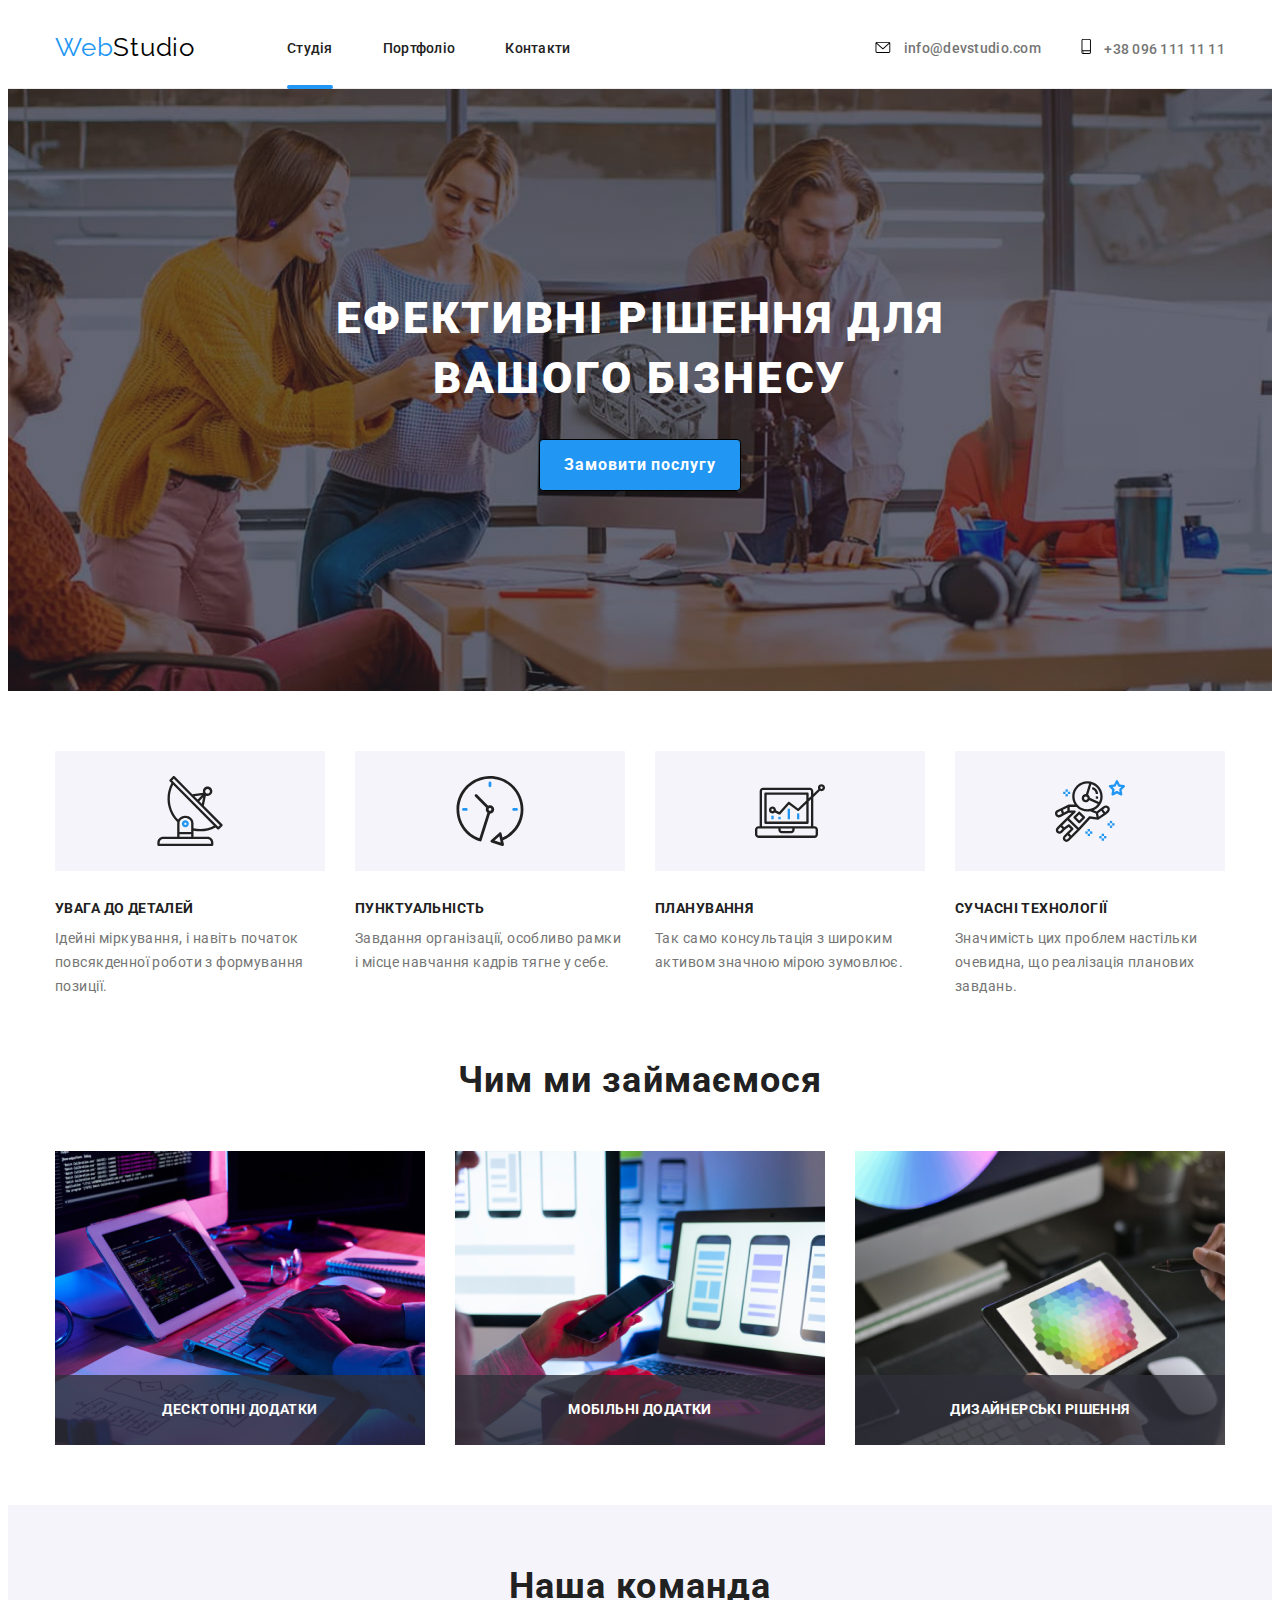
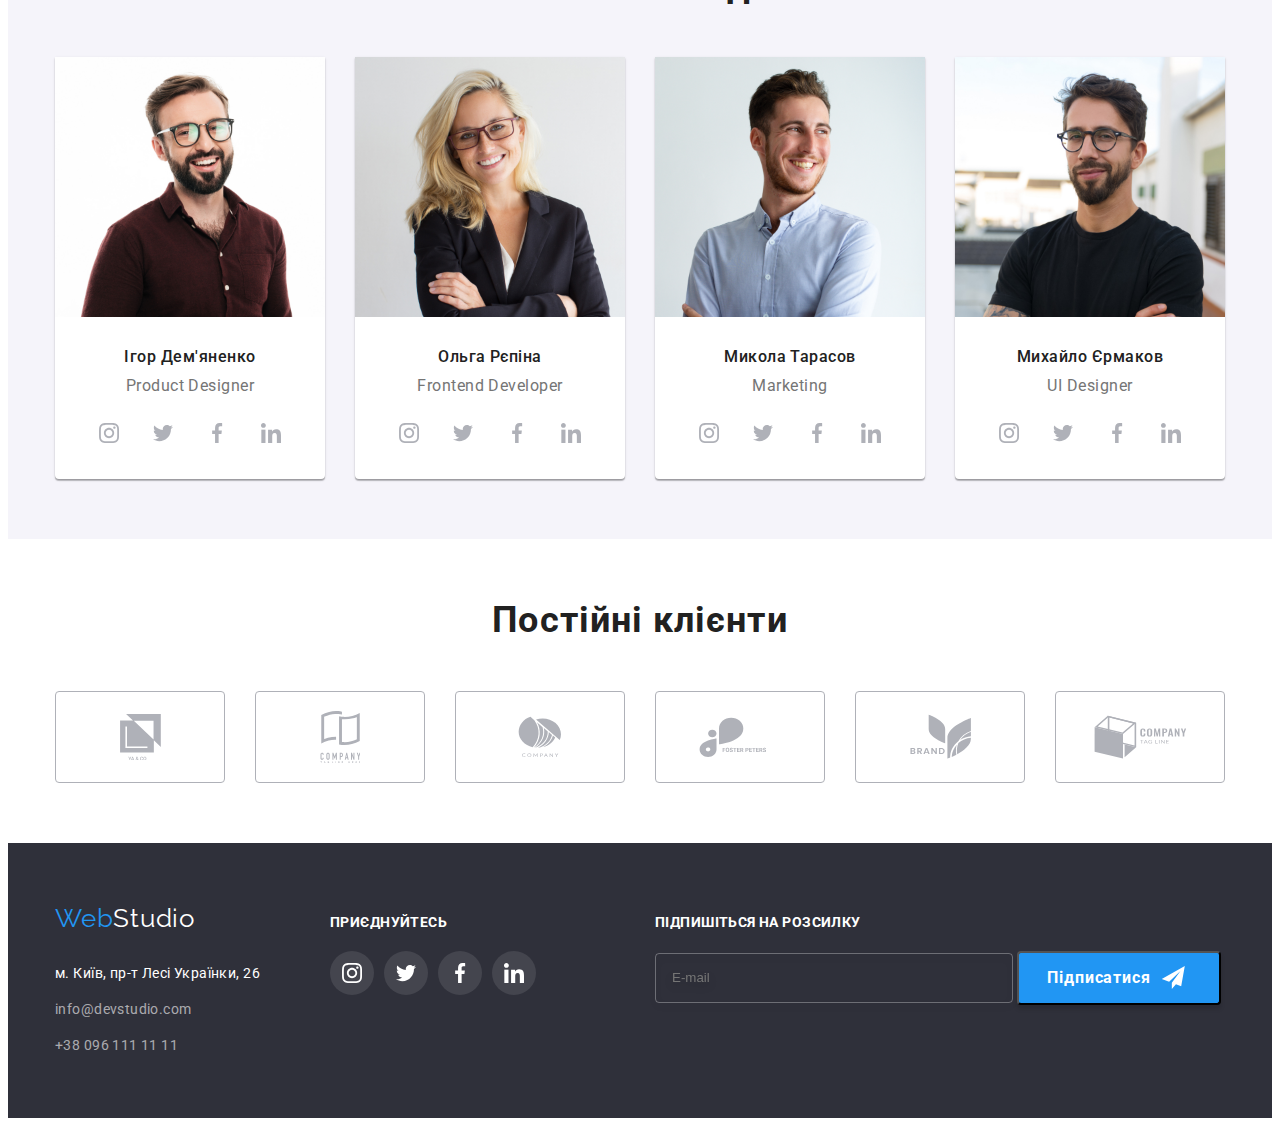
==== commit 6afc73cb: "mobile menu open" ====
--- a/index.html
+++ b/index.html
@@ -53,8 +53,8 @@
 
                 </ul>
 
-                <button type="button" class="menu-button is-open">
-                    <svg width="40" height="40" aria-label="Мобільне меню">                        
+                <button type="button" class="menu-button js-open-menu">
+                    <svg width="40" height="40">                        
                         <use class="menu-button__menu" href="./img/icons.svg#icon-menu"></use>
                     </svg>
                 </button>
@@ -433,12 +433,13 @@
 
     </footer>
 
-    <div class="mobile-menu">
+    <div class="mobile-menu js-menu-container">
         <div class="container">
-
-            <svg class="mobile-menu__cross" width="40" height="40" aria-label="Мобільне меню">
-                <use href="./img/icons.svg#icon-cross"></use>
-            </svg>
+            <button type="button" class="mobile-menu__button js-close-menu">
+                <svg class="mobile-menu__cross" width="40" height="40" aria-label="Мобільне меню">
+                    <use href="./img/icons.svg#icon-cross"></use>
+                </svg>
+            </button>
             <nav>
                 <ul class="mobile-menu__nav">
                     <li class="mobile-menu__item"><a href="./index.html" class="mobile-menu__link">Студія</a></li>
@@ -525,6 +526,9 @@
             </div>
         </div>
     </div>
+
+    <script src="./mobile-menu.js"></script>
     <script src="./modal.js"></script>
+    
 </body>
 </html>--- a/css/main.min.css
+++ b/css/main.min.css
@@ -1 +1 @@
-body{font-family:"Roboto",sans-serif;color:var(--brand-color-text)}*,*::before,*::after{-webkit-box-sizing:border-box;box-sizing:border-box}.section{padding-top:60px;padding-bottom:60px}.container{margin-right:auto;margin-left:auto;padding-right:15px;padding-left:15px}@media screen and (min-width: 320px){.container{width:320px}}@media screen and (min-width: 480px){.container{width:480px}}@media screen and (min-width: 768px){.container{width:768px}}@media screen and (min-width: 1200px){.container{width:1200px}}:root{--brand-color-text: #212121;--brand-color-hero: #FFFFFF;--brand-color-backgraund: #2F303A;--brand-color-link: #2196F3;--brand-color-logo: #2196F3;--brand-color-logo-two: #000000;--brand-color-description: #757575;--brand-color-button: #2196F3;--brand-color-contacts: rgba(255, 255, 255, 0.6);--brand-color-com: #F5F4FA;--brand-color-bgd: #F5F5F5;--brand-color-header-icon: #757575;--brand-color-features: #F5F4FA;--brand-color-social-link: #AFB1B8;--brand-color-border: #AFB1B8;--brand-color-icon: #AFB1B8;--brand-color-bgd-icon-foot: rgba(255, 255, 255, 0.1);--brand-color-button-hf: #188CE8}.header{background:var(--brand-color-hero);border-bottom:1px solid #ececec;padding-top:16px;padding-bottom:16px}@media screen and (min-width: 1200px){.header{padding-top:24px;padding-bottom:25px}}.header__container{position:relative}@media screen and (min-width: 768px){.header__container{display:-webkit-box;display:-ms-flexbox;display:flex;-webkit-box-pack:justify;-ms-flex-pack:justify;justify-content:space-between;-webkit-box-align:center;-ms-flex-align:center;align-items:center}}.header .menu-button{position:absolute;top:0px;right:15px;display:-webkit-inline-box;display:-ms-inline-flexbox;display:inline-flex;padding:0;margin:0;border:none;background-color:rgba(0,0,0,0)}@media screen and (min-width: 768px){.header .menu-button{display:none}}.header .menu-button__cross{display:none}.navigation__logo-f{font-family:"Raleway",sans-serif;font-size:26px;line-height:1.2;letter-spacing:.03em;color:var(--brand-color-logo);text-decoration:none}.navigation__logo-f:hover{color:var(--brand-color-text)}.navigation__logo-f:focus{color:var(--brand-color-text)}.navigation__logo-f:hover>.navigation__logo-s{color:var(--brand-color-logo)}.navigation__logo-f:focus>.navigation__logo-s{color:var(--brand-color-logo)}.navigation__logo-s{font-family:"Raleway",sans-serif;color:var(--brand-color-logo-two);text-decoration:none}.navigation__logo-s:hover{color:var(--brand-color-logo)}.navigation__logo-s:focus{color:var(--brand-color-logo)}.navigation__menu{display:none;list-style:none;padding-left:0;margin-top:0;margin-bottom:0}@media screen and (min-width: 768px){.navigation__menu{display:-webkit-box;display:-ms-flexbox;display:flex;gap:50px}}.navigation__link{padding-bottom:33px;position:relative;font-weight:500;font-size:14px;line-height:1.14;letter-spacing:.02em;text-decoration:none;color:var(--brand-color-text);-webkit-transition:color 250ms cubic-bezier(0.4, 0, 0.2, 1);transition:color 250ms cubic-bezier(0.4, 0, 0.2, 1)}.navigation__link:hover{color:var(--brand-color-link)}.navigation__link:focus{color:var(--brand-color-link)}@media screen and (min-width: 1200px){.navigation__link--current::after{display:block;position:absolute;bottom:0;left:0;width:100%;height:4px;content:"";background-color:var(--brand-color-link);border-radius:2px}}@media screen and (min-width: 768px){.navigation{display:-webkit-box;display:-ms-flexbox;display:flex;-webkit-box-align:center;-ms-flex-align:center;align-items:center;gap:92px}}.contacts{display:none;list-style:none;padding-left:0;margin-top:0;margin-bottom:0}@media screen and (min-width: 768px){.contacts{display:-webkit-box;display:-ms-flexbox;display:flex;-webkit-box-orient:vertical;-webkit-box-direction:normal;-ms-flex-direction:column;flex-direction:column;row-gap:10px}}@media screen and (min-width: 1200px){.contacts{display:-webkit-box;display:-ms-flexbox;display:flex;-webkit-box-orient:horizontal;-webkit-box-direction:normal;-ms-flex-direction:row;flex-direction:row;-webkit-column-gap:40px;-moz-column-gap:40px;column-gap:40px}}.contacts__link{font-weight:500;font-size:14px;line-height:1.14;letter-spacing:.02em;text-decoration:none;color:var(--brand-color-description);-webkit-transition:color 250ms cubic-bezier(0.4, 0, 0.2, 1),fill 250ms cubic-bezier(0.4, 0, 0.2, 1);transition:color 250ms cubic-bezier(0.4, 0, 0.2, 1),fill 250ms cubic-bezier(0.4, 0, 0.2, 1)}.contacts__link:hover{color:var(--brand-color-link);fill:var(--brand-color-link)}.contacts__link:focus{color:var(--brand-color-link);fill:var(--brand-color-link)}.contacts__icon{margin-right:10px;display:none}@media screen and (min-width: 768px){.contacts__icon{display:inline}}.hero{background-size:cover;background-position:center center;background-repeat:no-repeat;background-image:-webkit-gradient(linear, left top, left bottom, from(rgba(47, 48, 58, 0.4)), to(rgba(47, 48, 58, 0.4))),url(../img/hero.jpg);background-image:linear-gradient(rgba(47, 48, 58, 0.4), rgba(47, 48, 58, 0.4)),url(../img/hero.jpg);background-color:var(--brand-color-backgraund);padding-top:118px;padding-bottom:118px}@media screen and (min-width: 1200px){.hero{padding-top:200px;padding-bottom:200px}}.hero__box{display:-webkit-box;display:-ms-flexbox;display:flex;-webkit-box-orient:vertical;-webkit-box-direction:normal;-ms-flex-direction:column;flex-direction:column;-webkit-box-align:center;-ms-flex-align:center;align-items:center;row-gap:30px}.hero__title{width:360px;font-weight:900;font-size:26px;line-height:1.61;letter-spacing:.06em;text-transform:uppercase;color:var(--brand-color-hero);text-align:center;margin-top:0;margin-bottom:0}@media screen and (min-width: 1200px){.hero__title{font-size:44px;line-height:1.36;width:696px}}.hero__button{padding:10px 24px;border:1px solid #000;-webkit-box-shadow:0px 4px 4px rgba(0,0,0,.15);box-shadow:0px 4px 4px rgba(0,0,0,.15);border-radius:4px;font-family:"Roboto";font-weight:700;font-size:16px;line-height:1.9;text-align:center;letter-spacing:.06em;color:var(--brand-color-hero);background:var(--brand-color-button);cursor:pointer;-webkit-transition:scaleX 250ms cubic-bezier(0.4, 0, 0.2, 1),border 250ms cubic-bezier(0.4, 0, 0.2, 1),-webkit-filter 250ms cubic-bezier(0.4, 0, 0.2, 1);transition:scaleX 250ms cubic-bezier(0.4, 0, 0.2, 1),border 250ms cubic-bezier(0.4, 0, 0.2, 1),-webkit-filter 250ms cubic-bezier(0.4, 0, 0.2, 1);transition:scaleX 250ms cubic-bezier(0.4, 0, 0.2, 1),filter 250ms cubic-bezier(0.4, 0, 0.2, 1),border 250ms cubic-bezier(0.4, 0, 0.2, 1);transition:scaleX 250ms cubic-bezier(0.4, 0, 0.2, 1),filter 250ms cubic-bezier(0.4, 0, 0.2, 1),border 250ms cubic-bezier(0.4, 0, 0.2, 1),-webkit-filter 250ms cubic-bezier(0.4, 0, 0.2, 1)}.hero__button:hover{-webkit-filter:drop-shadow(0px 4px 4px rgba(0, 0, 0, 0.25));filter:drop-shadow(0px 4px 4px rgba(0, 0, 0, 0.25));-webkit-transform:scaleX(1.03);transform:scaleX(1.03);border:none}.hero__button:focus{-webkit-filter:drop-shadow(0px 4px 4px rgba(0, 0, 0, 0.25));filter:drop-shadow(0px 4px 4px rgba(0, 0, 0, 0.25));-webkit-transform:scaleX(1.03);transform:scaleX(1.03);border:none}.features{width:100%}.features__items{padding-left:0;margin:0;list-style:none}@media screen and (min-width: 768px){.features__items{display:-webkit-box;display:-ms-flexbox;display:flex;-ms-flex-wrap:wrap;flex-wrap:wrap;gap:30px}}@media screen and (min-width: 1200px){.features__items{display:-webkit-box;display:-ms-flexbox;display:flex;-webkit-box-pack:justify;-ms-flex-pack:justify;justify-content:space-between}}.features__items>li{width:290px;margin-bottom:30px}@media screen and (min-width: 480px){.features__items>li{width:450px}}@media screen and (min-width: 768px){.features__items>li{-ms-flex-preferred-size:calc((100% - 30px)/2);flex-basis:calc((100% - 30px)/2);margin-bottom:0}}@media screen and (min-width: 1200px){.features__items>li{-ms-flex-preferred-size:270px;flex-basis:270px}}.features__items>li:last-child{margin-bottom:0px}.features__ill{display:-webkit-box;display:-ms-flexbox;display:flex;-webkit-box-pack:center;-ms-flex-pack:center;justify-content:center;height:120px;margin-bottom:30px;-webkit-box-align:center;-ms-flex-align:center;align-items:center;background-color:var(--brand-color-features)}.features__title{margin:0 0 10px 0;font-size:14px;line-height:1.14;letter-spacing:.03em;text-transform:uppercase;text-align:center;color:var(--brand-color-text)}@media screen and (min-width: 768px){.features__title{text-align:left}}.features__text{margin:0;font-size:14px;line-height:1.7;letter-spacing:.03em;color:var(--brand-color-description)}.busi{padding-top:0}@media screen and (max-width: 1200px){.busi{display:none}}.busi__title{margin-top:0;margin-bottom:50px;font-size:36px;line-height:1.17;letter-spacing:.03em;color:var(--brand-color-text);text-align:center}.busi__list{margin-top:0;margin-bottom:0;-webkit-box-pack:justify;-ms-flex-pack:justify;justify-content:space-between;padding-left:0;list-style:none;display:-webkit-box;display:-ms-flexbox;display:flex}.busi__tumb{position:relative}.busi__image{display:block}.busi__box{padding-top:27px;position:absolute;bottom:0;width:100%;height:70px;z-index:1;background-size:cover;background-position:center center;background-repeat:no-repeat;background-color:rgba(47,48,58,.8)}.busi__text{margin-top:0;margin-bottom:0;font-weight:700;font-size:14px;line-height:1.14;text-align:center;letter-spacing:.03em;text-transform:uppercase;color:var(--brand-color-hero)}.team{background:var(--brand-color-com)}.team__title{text-align:center;margin-top:0;font-size:36px;line-height:1.17;letter-spacing:.03em;color:var(--brand-color-text)}@media screen and (min-width: 1200px){.team__title{margin-bottom:50px}}.team__list{padding-left:0;margin-top:0;margin-bottom:0;list-style:none}@media screen and (min-width: 768px){.team__list{display:-webkit-box;display:-ms-flexbox;display:flex;-ms-flex-wrap:wrap;flex-wrap:wrap;row-gap:30px;-webkit-column-gap:30px;-moz-column-gap:30px;column-gap:30px}}@media screen and (min-width: 1200px){.team__list{display:-webkit-box;display:-ms-flexbox;display:flex;-webkit-box-pack:justify;-ms-flex-pack:justify;justify-content:space-between}}.clients{width:100%}.clients__title{margin-top:0;margin-bottom:0;font-weight:700;font-size:28px;line-height:1.18;text-align:center;letter-spacing:.03em;color:var(--brand-color-text);text-align:center;margin-bottom:30px}@media screen and (min-width: 1200px){.clients__title{font-weight:700;font-size:36px;line-height:1.17;margin-bottom:50px}}.clients__list{margin-top:0;margin-bottom:0;padding-left:0;list-style:none;display:-webkit-box;display:-ms-flexbox;display:flex;-ms-flex-wrap:wrap;flex-wrap:wrap;gap:30px}@media screen and (min-width: 1200px){.clients__list{display:-webkit-box;display:-ms-flexbox;display:flex;-webkit-box-pack:justify;-ms-flex-pack:justify;justify-content:space-between}}.clients__link{-ms-flex-preferred-size:calc((100% - 30px)/2);flex-basis:calc((100% - 30px)/2)}@media screen and (min-width: 768px){.clients__link{-ms-flex-preferred-size:calc((100% - 60px)/3);flex-basis:calc((100% - 60px)/3)}}@media screen and (min-width: 1200px){.clients__link{-ms-flex-preferred-size:170px;flex-basis:170px}}.clients__logo{height:92px;display:-webkit-box;display:-ms-flexbox;display:flex;-webkit-box-align:center;-ms-flex-align:center;align-items:center;-webkit-box-pack:center;-ms-flex-pack:center;justify-content:center;border:1px solid var(--brand-color-border);border-radius:4px;fill:var(--brand-color-border);-webkit-transition:border-color 250ms cubic-bezier(0.4, 0, 0.2, 1),fill 250ms cubic-bezier(0.4, 0, 0.2, 1);transition:border-color 250ms cubic-bezier(0.4, 0, 0.2, 1),fill 250ms cubic-bezier(0.4, 0, 0.2, 1)}.clients__logo:hover{border-color:var(--brand-color-link);fill:var(--brand-color-link)}.clients__logo:focus{border-color:var(--brand-color-link);fill:var(--brand-color-link)}.hidden-title{margin-right:auto;margin-left:auto;margin-top:0;display:none}.badge{width:270px;background:var(--brand-color-hero);-webkit-box-shadow:0px 1px 3px rgba(0,0,0,.12),0px 1px 1px rgba(0,0,0,.14),0px 2px 1px rgba(0,0,0,.2);box-shadow:0px 1px 3px rgba(0,0,0,.12),0px 1px 1px rgba(0,0,0,.14),0px 2px 1px rgba(0,0,0,.2);border-radius:0px 0px 4px 4px;margin-bottom:30px;padding-bottom:24px}.badge:last-child{margin-bottom:0}@media screen and (min-width: 480px){.badge{width:450px}}@media screen and (min-width: 768px){.badge{-ms-flex-preferred-size:calc((100% - 30px)/2);flex-basis:calc((100% - 30px)/2);margin-bottom:0}}@media screen and (min-width: 1200px){.badge{-ms-flex-preferred-size:270px;flex-basis:270px;margin-bottom:0}}.badge__image{display:block;width:270px}@media screen and (min-width: 480px){.badge__image{width:450px}}@media screen and (min-width: 768px){.badge__image{width:354px}}@media screen and (min-width: 1200px){.badge__image{width:270px}}.badge__data{padding-top:30px;margin-bottom:16px;text-align:center}.badge__title{margin-top:0;margin-bottom:10px;font-weight:500;font-size:16px;line-height:1.19;letter-spacing:.03em;color:var(--brand-color-text)}.badge__desc{margin-top:0;margin-bottom:0;font-weight:400;font-size:16px;line-height:1.19;letter-spacing:.03em;color:var(--brand-color-description)}.badge__list{width:206px;height:44px;padding-left:0;list-style:none;display:-webkit-box;display:-ms-flexbox;display:flex;-webkit-box-pack:justify;-ms-flex-pack:justify;justify-content:space-between;margin-right:auto;margin-left:auto}.sign{display:-webkit-inline-box;display:-ms-inline-flexbox;display:inline-flex;-webkit-box-pack:center;-ms-flex-pack:center;justify-content:center;-webkit-box-align:center;-ms-flex-align:center;align-items:center;width:44px;height:44px;border:none;border-radius:50%;fill:var(--brand-color-icon);-webkit-transition:background-color 250ms cubic-bezier(0.4, 0, 0.2, 1),fill 250ms cubic-bezier(0.4, 0, 0.2, 1);transition:background-color 250ms cubic-bezier(0.4, 0, 0.2, 1),fill 250ms cubic-bezier(0.4, 0, 0.2, 1)}.sign:hover{background-color:var(--brand-color-link);fill:var(--brand-color-hero)}.sign:focus{background-color:var(--brand-color-link)}.footer{padding-top:60px;padding-bottom:60px;background:var(--brand-color-backgraund)}@media screen and (min-width: 1200px){.footer__base{display:-webkit-box;display:-ms-flexbox;display:flex;-webkit-box-pack:justify;-ms-flex-pack:justify;justify-content:space-between;-webkit-box-align:baseline;-ms-flex-align:baseline;align-items:baseline}}@media screen and (min-width: 768px){.footer__location{display:-webkit-box;display:-ms-flexbox;display:flex;-ms-flex-pack:distribute;justify-content:space-around;-webkit-box-align:baseline;-ms-flex-align:baseline;align-items:baseline}}@media screen and (min-width: 1200px){.footer__location{-webkit-column-gap:70px;-moz-column-gap:70px;column-gap:70px}}.footer__logo-f{display:block;width:154px;margin-right:auto;margin-left:auto;font-family:"Raleway",sans-serif;font-size:24px;line-height:1.17;letter-spacing:.03em;color:var(--brand-color-logo);text-decoration:none}@media screen and (min-width: 1200px){.footer__logo-f{font-size:26px;line-height:1.2;margin-right:0;margin-left:0}}.footer__logo-f:hover{color:var(--brand-color-hero)}.footer__logo-f:focus{color:var(--brand-color-hero)}.footer__logo-f:hover>.footer__logo-s{color:var(--brand-color-logo)}.footer__logo-f:focus>.footer__logo-s{color:var(--brand-color-logo)}.footer__logo-s{color:var(--brand-color-hero)}.footer__logo-s:hover{color:var(--brand-color-logo)}.footer__logo-s:focus{color:var(--brand-color-logo)}.footer__address{font-style:normal;margin-top:28px;margin-bottom:60px}@media screen and (min-width: 1200px){.footer__address{margin-bottom:0}}.footer__applications{display:-webkit-box;display:-ms-flexbox;display:flex;-webkit-box-orient:vertical;-webkit-box-direction:normal;-ms-flex-direction:column;flex-direction:column;row-gap:20px;margin-bottom:60px;-webkit-box-align:center;-ms-flex-align:center;align-items:center}@media screen and (min-width: 1200px){.footer__applications{-webkit-box-align:start;-ms-flex-align:start;align-items:flex-start}}.footer__title{margin-top:0;margin-bottom:0;font-weight:700;font-size:14px;line-height:1.14;letter-spacing:.03em;text-transform:uppercase;color:var(--brand-color-hero)}.footer__list{width:206px;height:44px;display:-webkit-box;display:-ms-flexbox;display:flex;-webkit-box-pack:justify;-ms-flex-pack:justify;justify-content:space-between;list-style:none;margin-top:0;margin-bottom:0;padding-left:0}.footer__sign{width:44px;height:44px;display:-webkit-box;display:-ms-flexbox;display:flex;-webkit-box-align:center;-ms-flex-align:center;align-items:center;-webkit-box-pack:center;-ms-flex-pack:center;justify-content:center;border:none;border-radius:50%;background-color:var(--brand-color-bgd-icon-foot);fill:var(--brand-color-hero);-webkit-transition:background-color 250ms cubic-bezier(0.4, 0, 0.2, 1);transition:background-color 250ms cubic-bezier(0.4, 0, 0.2, 1)}.footer__sign:hover{background-color:var(--brand-color-link)}.footer__sign:focus{background-color:var(--brand-color-link)}.footer__form{width:290px}@media screen and (min-width: 480px){.footer__form{width:450px}}@media screen and (min-width: 768px){.footer__form{margin-right:auto;margin-left:auto}}@media screen and (min-width: 1200px){.footer__form{width:570px;margin-right:0;margin-left:0}}.footer__form-title{margin-top:0;margin-bottom:20px;font-weight:700;font-size:14px;line-height:1.14;letter-spacing:.03em;text-transform:uppercase;text-align:center;color:var(--brand-color-hero)}@media screen and (min-width: 1200px){.footer__form-title{text-align:start}}.footer__box{width:100%}@media screen and (min-width: 1200px){.footer__box{display:-webkit-box;display:-ms-flexbox;display:flex;-webkit-box-pack:justify;-ms-flex-pack:justify;justify-content:space-between;-webkit-box-align:center;-ms-flex-align:center;align-items:center}}.footer__input{width:290px;height:50px;padding:15px 16px;margin-bottom:20px;border:1px solid rgba(255,255,255,.3);-webkit-filter:drop-shadow(0px 4px 4px rgba(0, 0, 0, 0.15));filter:drop-shadow(0px 4px 4px rgba(0, 0, 0, 0.15));border-radius:4px;color:rgba(255,255,255,.6);background-color:rgba(0,0,0,0);-webkit-transition:border-color 250ms cubic-bezier(0.4, 0, 0.2, 1);transition:border-color 250ms cubic-bezier(0.4, 0, 0.2, 1)}@media screen and (min-width: 480px){.footer__input{width:450px}}@media screen and (min-width: 1200px){.footer__input{width:358px;margin-bottom:0}}.footer__input:hover{border-color:var(--brand-color-logo)}.footer__input:focus{border-color:var(--brand-color-logo)}.footer__button{margin-right:auto;margin-left:auto;padding:10px 34px 10px 28px;font-family:"Roboto";font-style:normal;font-weight:700;font-size:16px;line-height:1.87;display:-webkit-box;display:-ms-flexbox;display:flex;-webkit-box-align:center;-ms-flex-align:center;align-items:center;letter-spacing:.06em;color:var(--brand-color-hero);fill:var(--brand-color-hero);background:#2196f3;-webkit-box-shadow:0px 4px 4px rgba(0,0,0,.15);box-shadow:0px 4px 4px rgba(0,0,0,.15);border-radius:4px;cursor:pointer;-webkit-transition:background-color 250ms cubic-bezier(0.4, 0, 0.2, 1),fill 250ms cubic-bezier(0.4, 0, 0.2, 1);transition:background-color 250ms cubic-bezier(0.4, 0, 0.2, 1),fill 250ms cubic-bezier(0.4, 0, 0.2, 1)}.footer__button:hover{background-color:var(--brand-color-button-hf);fill:var(--brand-color-contacts)}.footer__button:focus{background-color:var(--brand-color-button-hf);fill:var(--brand-color-contacts)}.footer__icon{margin-left:10px}.address{list-style:none;padding-left:0;margin-top:0;margin-bottom:0;display:-webkit-box;display:-ms-flexbox;display:flex;-webkit-box-orient:vertical;-webkit-box-direction:normal;-ms-flex-direction:column;flex-direction:column;row-gap:12px;-webkit-box-align:center;-ms-flex-align:center;align-items:center}@media screen and (min-width: 1200px){.address{-webkit-box-align:start;-ms-flex-align:start;align-items:flex-start}}.address__link{font-weight:400;font-size:14px;line-height:1.71;letter-spacing:.03em;text-decoration:none;color:var(--brand-color-hero);-webkit-transition:color 250ms cubic-bezier(0.4, 0, 0.2, 1);transition:color 250ms cubic-bezier(0.4, 0, 0.2, 1)}.address__link:hover{color:var(--brand-color-link)}.address__link:focus{color:var(--brand-color-link)}.address__cont{font-weight:400;font-size:14px;line-height:1.71;letter-spacing:.03em;text-decoration:none;color:var(--brand-color-contacts);-webkit-transition:color 250ms cubic-bezier(0.4, 0, 0.2, 1);transition:color 250ms cubic-bezier(0.4, 0, 0.2, 1)}.address__cont:hover{color:var(--brand-color-link)}.address__cont:focus{color:var(--brand-color-link)}.form-input{position:relative;padding-left:42px;width:100%;height:40px;border:1px solid rgba(33,33,33,.2);border-radius:4px;-webkit-transition:border-color 250ms cubic-bezier(0.4, 0, 0.2, 1),fill 250ms cubic-bezier(0.4, 0, 0.2, 1);transition:border-color 250ms cubic-bezier(0.4, 0, 0.2, 1),fill 250ms cubic-bezier(0.4, 0, 0.2, 1)}.form-input__icon{display:inline-block;position:absolute;width:18px;height:18px;top:50%;left:12px;-webkit-transform:translateY(-50%);transform:translateY(-50%)}.form-input:hover,.form-input:hover+.form-input__icon{border-color:var(--brand-color-logo);fill:var(--brand-color-logo)}.form-input:focus,.form-input:focus+.form-input__icon{border-color:var(--brand-color-logo);fill:var(--brand-color-logo)}.form-area{resize:none;height:120px;border:1px solid rgba(33,33,33,.2);border-radius:4px;padding:12px 16px;font-size:12px;line-height:1.17;letter-spacing:.01em;color:rgba(117,117,117,.5)}.form-area:hover{border-color:var(--brand-color-logo)}.form-area:focus{border-color:var(--brand-color-logo)}.accept-terms{display:-webkit-box;display:-ms-flexbox;display:flex;-webkit-box-align:center;-ms-flex-align:center;align-items:center;width:425px;margin-bottom:30px;margin-right:auto;margin-left:auto;font-size:14px;line-height:1.7;letter-spacing:.03em}.accept-terms:hover{border-color:#188ce8}.accept-terms:focus{border-color:#188ce8}.accept-terms__checkbox{-webkit-appearance:none;-moz-appearance:none;appearance:none}.accept-terms__icon{position:absolute;border:2px solid var(--brand-color-text);border-radius:2px;fill:none}.accept-terms__checkbox:hover+.accept-terms__icon{border-color:var(--brand-color-description)}.accept-terms__checkbox:hover~.accept-terms__label{color:#405340}.accept-terms__label{position:relative;padding-left:35.88px;font-size:14px;line-height:1.71;letter-spacing:.03em;color:var(--brand-color-description)}.accept-terms__checkbox:checked+.accept-terms__icon{fill:var(--brand-color-hero);background-color:var(--brand-color-logo);border-color:var(--brand-color-logo)}.accept-terms__checkbox:checked~.accept-terms__label{color:#405340}.accept-terms__contract{color:var(--brand-color-link)}.backdrop{position:fixed;top:0;left:0;width:100%;height:100%;background-color:rgba(0,0,0,.2);scale:1;-webkit-transition:scale 250ms cubic-bezier(0.4, 0, 0.2, 1),visibility 250ms cubic-bezier(0.4, 0, 0.2, 1);transition:scale 250ms cubic-bezier(0.4, 0, 0.2, 1),visibility 250ms cubic-bezier(0.4, 0, 0.2, 1)}.is-hidden{scale:0;visibility:hidden;pointer-events:none}.modal{position:absolute;width:100%;max-width:528px;height:100%;max-height:581px;background-color:var(--brand-color-hero);top:50%;left:50%;-webkit-transform:translate(-50%, -50%);transform:translate(-50%, -50%);-webkit-box-shadow:0px 1px 3px rgba(0,0,0,.12),0px 1px 1px rgba(0,0,0,.14),0px 2px 1px rgba(0,0,0,.2);box-shadow:0px 1px 3px rgba(0,0,0,.12),0px 1px 1px rgba(0,0,0,.14),0px 2px 1px rgba(0,0,0,.2);border-radius:4px}.modal__container{position:relative;padding-top:8px;padding-bottom:40px;width:100%;height:100%}.modal__button{position:absolute;top:14px;right:14px;padding:0;border:none}.modal__form{padding-top:37px;padding-right:40px;padding-left:40px;display:-webkit-box;display:-ms-flexbox;display:flex;-webkit-box-orient:vertical;-webkit-box-direction:normal;-ms-flex-direction:column;flex-direction:column}.modal__title{margin-top:2px;margin-bottom:12px;font-weight:700;font-size:20px;line-height:23px;text-align:center;letter-spacing:.03em;color:var(--brand-color-text)}.modal__list{display:-webkit-box;display:-ms-flexbox;display:flex;-webkit-box-orient:vertical;-webkit-box-direction:normal;-ms-flex-direction:column;flex-direction:column;row-gap:10px;margin-top:0;margin-bottom:20px;padding-left:0;list-style:none}.modal__field{display:-webkit-box;display:-ms-flexbox;display:flex;-webkit-box-orient:vertical;-webkit-box-direction:normal;-ms-flex-direction:column;flex-direction:column;row-gap:4px}.modal__label{font-size:12px;line-height:1.17;letter-spacing:.01em;color:var(--brand-color-description)}.modal__input{position:relative}.modal__btn{display:block;margin-right:auto;margin-left:auto}.close-button{background-color:var(--brand-color-hero);-webkit-transition:fill 250ms cubic-bezier(0.4, 0, 0.2, 1);transition:fill 250ms cubic-bezier(0.4, 0, 0.2, 1)}.close-button:hover{fill:var(--brand-color-button)}.close-button:focus{fill:var(--brand-color-button)}.close-button__icon{padding:3px;border:1px solid rgba(0,0,0,.1);border-radius:50%}.submit-button{padding:10px 52px;font-family:"Roboto";font-weight:700;font-size:16px;line-height:1.87;letter-spacing:.06em;color:var(--brand-color-hero);background-color:var(--brand-color-button);-webkit-box-shadow:0px 4px 4px rgba(0,0,0,.15);box-shadow:0px 4px 4px rgba(0,0,0,.15);border-radius:4px;border:none;cursor:pointer}.submit-button:hover{background-color:var(--brand-color-button-hf)}.submit-button:focus{background-color:var(--brand-color-button-hf)}.portfolio__list{padding-left:0;list-style:none;display:-webkit-box;display:-ms-flexbox;display:flex;-ms-flex-wrap:wrap;flex-wrap:wrap;-webkit-column-gap:8px;-moz-column-gap:8px;column-gap:8px;row-gap:15px}@media screen and (min-width: 480px){.portfolio__list{width:321px}}@media screen and (min-width: 768px){.portfolio__list{width:570px;-ms-flex-wrap:nowrap;flex-wrap:nowrap;-webkit-box-pack:center;-ms-flex-pack:center;justify-content:center;-webkit-column-gap:8px;-moz-column-gap:8px;column-gap:8px;margin:0 auto 50px}}.portfolio__button{font-family:"Roboto";font-weight:500;font-size:12px;line-height:1.6;padding:6px 22px 6px 22px;letter-spacing:.03em;color:var(--brand-color-text);background-color:var(--brand-color-com);border:none;border-radius:4px;cursor:pointer;-webkit-transition:color 250ms cubic-bezier(0.4, 0, 0.2, 1),background-color 250ms cubic-bezier(0.4, 0, 0.2, 1),-webkit-box-shadow 250ms cubic-bezier(0.4, 0, 0.2, 1);transition:color 250ms cubic-bezier(0.4, 0, 0.2, 1),background-color 250ms cubic-bezier(0.4, 0, 0.2, 1),-webkit-box-shadow 250ms cubic-bezier(0.4, 0, 0.2, 1);transition:color 250ms cubic-bezier(0.4, 0, 0.2, 1),background-color 250ms cubic-bezier(0.4, 0, 0.2, 1),box-shadow 250ms cubic-bezier(0.4, 0, 0.2, 1);transition:color 250ms cubic-bezier(0.4, 0, 0.2, 1),background-color 250ms cubic-bezier(0.4, 0, 0.2, 1),box-shadow 250ms cubic-bezier(0.4, 0, 0.2, 1),-webkit-box-shadow 250ms cubic-bezier(0.4, 0, 0.2, 1)}@media screen and (min-width: 480px){.portfolio__button{font-size:16px;line-height:1.6}}.portfolio__button:hover{background:var(--brand-color-button);color:var(--brand-color-hero);-webkit-box-shadow:0px 3px 1px rgba(0,0,0,.1),0px 1px 2px rgba(0,0,0,.08),0px 2px 2px rgba(0,0,0,.12);box-shadow:0px 3px 1px rgba(0,0,0,.1),0px 1px 2px rgba(0,0,0,.08),0px 2px 2px rgba(0,0,0,.12)}.portfolio__button:focus{background:var(--brand-color-button);color:var(--brand-color-hero);-webkit-box-shadow:0px 3px 1px rgba(0,0,0,.1),0px 1px 2px rgba(0,0,0,.08),0px 2px 2px rgba(0,0,0,.12);box-shadow:0px 3px 1px rgba(0,0,0,.1),0px 1px 2px rgba(0,0,0,.08),0px 2px 2px rgba(0,0,0,.12)}.portfolio__content{list-style:none;margin-top:0;margin-bottom:0;padding:0;display:-webkit-box;display:-ms-flexbox;display:flex;-ms-flex-wrap:wrap;flex-wrap:wrap;row-gap:30px;-webkit-column-gap:30px;-moz-column-gap:30px;column-gap:30px}.card{width:290px;background:var(--brand-color-hero);-webkit-transition:-webkit-box-shadow 250ms cubic-bezier(0.4, 0, 0.2, 1);transition:-webkit-box-shadow 250ms cubic-bezier(0.4, 0, 0.2, 1);transition:box-shadow 250ms cubic-bezier(0.4, 0, 0.2, 1);transition:box-shadow 250ms cubic-bezier(0.4, 0, 0.2, 1), -webkit-box-shadow 250ms cubic-bezier(0.4, 0, 0.2, 1)}@media screen and (min-width: 480px){.card{-ms-flex-preferred-size:100%;flex-basis:100%}}@media screen and (min-width: 768px){.card{-ms-flex-preferred-size:calc((100% - 30px)/2);flex-basis:calc((100% - 30px)/2)}}@media screen and (min-width: 1200px){.card{-ms-flex-preferred-size:calc((100% - 60px)/3);flex-basis:calc((100% - 60px)/3)}}.card__tumb{position:relative;overflow:hidden}.card__image{display:block;width:290px}@media screen and (min-width: 480px){.card__image{width:450px}}@media screen and (min-width: 768px){.card__image{width:354px}}@media screen and (min-width: 1200px){.card__image{width:370px}}.card__desc{position:absolute;font-size:18px;line-height:1.55;letter-spacing:.03em;color:var(--brand-color-hero);margin-top:0;margin-bottom:0;top:0;left:0;width:290px;height:100%;padding:63px 24px;background-color:rgba(33,150,243,.9);-webkit-transform:translateY(100%);transform:translateY(100%);-webkit-transition:-webkit-transform 250ms cubic-bezier(0.4, 0, 0.2, 1);transition:-webkit-transform 250ms cubic-bezier(0.4, 0, 0.2, 1);transition:transform 250ms cubic-bezier(0.4, 0, 0.2, 1);transition:transform 250ms cubic-bezier(0.4, 0, 0.2, 1), -webkit-transform 250ms cubic-bezier(0.4, 0, 0.2, 1)}@media screen and (min-width: 480px){.card__desc{width:450px}}@media screen and (min-width: 768px){.card__desc{width:354px}}@media screen and (min-width: 1200px){.card__desc{width:370px}}.card__data{padding:20px 24px;border-right:1px solid #eee;border-bottom:1px solid #eee;border-left:1px solid #eee}.card__title{margin-top:0;margin-bottom:4px;font-weight:700;font-size:18px;line-height:2;letter-spacing:.06em;color:var(--brand-color-text)}.card__text{margin-top:0;margin-bottom:0;font-weight:400;font-size:16px;line-height:1.9;letter-spacing:.03em;color:var(--brand-color-description)}.card:hover{-webkit-box-shadow:0px 1px 1px rgba(0,0,0,.12),0px 4px 4px rgba(0,0,0,.06),1px 4px 6px rgba(0,0,0,.16);box-shadow:0px 1px 1px rgba(0,0,0,.12),0px 4px 4px rgba(0,0,0,.06),1px 4px 6px rgba(0,0,0,.16)}.card:focus{-webkit-box-shadow:0px 1px 1px rgba(0,0,0,.12),0px 4px 4px rgba(0,0,0,.06),1px 4px 6px rgba(0,0,0,.16);box-shadow:0px 1px 1px rgba(0,0,0,.12),0px 4px 4px rgba(0,0,0,.06),1px 4px 6px rgba(0,0,0,.16)}.card:hover .card__desc{-webkit-transform:translateY(0);transform:translateY(0)}.card:focus .card__desc{-webkit-transform:translateY(0);transform:translateY(0)}.mobile-menu{position:relative;top:0;left:0;padding-top:10px;padding-bottom:48px;width:100%;height:100%}.mobile-menu__cross{position:absolute;top:0;right:0px}.mobile-menu__cross:hover{fill:var(--brand-color-link)}.mobile-menu__cross:focus{fill:var(--brand-color-link)}.mobile-menu__nav{list-style:none;padding-left:0;margin-top:38px;margin-left:25px;margin-bottom:306px}.mobile-menu__item{margin-bottom:32px}.mobile-menu__item:hover{color:var(--brand-color-link)}.mobile-menu__item:focus{color:var(--brand-color-link)}.mobile-menu__item:last-child{margin-bottom:0}.mobile-menu__link{font-weight:500;font-size:40px;line-height:1.175;letter-spacing:.02em;text-decoration:none;color:var(--brand-color-text);-webkit-transition:color 250ms cubic-bezier(0.4, 0, 0.2, 1);transition:color 250ms cubic-bezier(0.4, 0, 0.2, 1)}.mobile-menu__link:hover{color:var(--brand-color-link)}.mobile-menu__link:focus{color:var(--brand-color-link)}.mobile-menu__contacts{list-style:none;padding-left:0;margin-top:0;margin-bottom:64px;margin-left:25px}.mobile-menu__comm{margin-bottom:32px}.mobile-menu__comm:last-child{margin-bottom:0}.mobile-menu__tel{font-weight:500;font-size:34px;line-height:1.176;letter-spacing:.02em;text-decoration:none;color:var(--brand-color-link)}@media screen and (min-width: 320px){.mobile-menu__tel{font-size:24px;line-height:1.17}}.mobile-menu__mail{font-weight:500;font-size:24px;line-height:1.17;letter-spacing:.02em;text-decoration:none;color:var(--brand-color-description)}.mobile-menu__network{display:-webkit-box;display:-ms-flexbox;display:flex;list-style:none;padding-left:0;margin-top:0;margin-bottom:0;margin-left:25px;-webkit-column-gap:20px;-moz-column-gap:20px;column-gap:20px}@media screen and (min-width: 320px){.mobile-menu__network{display:-webkit-box;display:-ms-flexbox;display:flex;-ms-flex-wrap:wrap;flex-wrap:wrap;row-gap:20px}}.mobile-menu__text{font-weight:500;font-size:18px;line-height:1.22;letter-spacing:.02em;color:var(--brand-color-link);text-decoration:none}/*# sourceMappingURL=main.min.css.map */+body{font-family:"Roboto",sans-serif;color:var(--brand-color-text)}*,*::before,*::after{-webkit-box-sizing:border-box;box-sizing:border-box}.section{padding-top:60px;padding-bottom:60px}.container{margin-right:auto;margin-left:auto;padding-right:15px;padding-left:15px}@media screen and (min-width: 320px){.container{width:320px}}@media screen and (min-width: 480px){.container{width:480px}}@media screen and (min-width: 768px){.container{width:768px}}@media screen and (min-width: 1200px){.container{width:1200px}}:root{--brand-color-text: #212121;--brand-color-hero: #FFFFFF;--brand-color-backgraund: #2F303A;--brand-color-link: #2196F3;--brand-color-logo: #2196F3;--brand-color-logo-two: #000000;--brand-color-description: #757575;--brand-color-button: #2196F3;--brand-color-contacts: rgba(255, 255, 255, 0.6);--brand-color-com: #F5F4FA;--brand-color-bgd: #F5F5F5;--brand-color-header-icon: #757575;--brand-color-features: #F5F4FA;--brand-color-social-link: #AFB1B8;--brand-color-border: #AFB1B8;--brand-color-icon: #AFB1B8;--brand-color-bgd-icon-foot: rgba(255, 255, 255, 0.1);--brand-color-button-hf: #188CE8;--brand-color-border-card: #EEEEEE}.header{background:var(--brand-color-hero);border-bottom:1px solid #ececec;padding-top:16px;padding-bottom:16px}@media screen and (min-width: 1200px){.header{padding-top:24px;padding-bottom:25px}}.header__container{position:relative}@media screen and (min-width: 768px){.header__container{display:-webkit-box;display:-ms-flexbox;display:flex;-webkit-box-pack:justify;-ms-flex-pack:justify;justify-content:space-between;-webkit-box-align:center;-ms-flex-align:center;align-items:center}}.header .menu-button{position:absolute;top:-5px;right:-5px;padding:0;border:none;background-color:rgba(0,0,0,0);cursor:pointer}@media screen and (min-width: 768px){.header .menu-button{display:none}}.navigation__logo-f{font-family:"Raleway",sans-serif;font-size:26px;line-height:1.2;letter-spacing:.03em;color:var(--brand-color-logo);text-decoration:none}.navigation__logo-f:hover{color:var(--brand-color-text)}.navigation__logo-f:focus{color:var(--brand-color-text)}.navigation__logo-f:hover>.navigation__logo-s{color:var(--brand-color-logo)}.navigation__logo-f:focus>.navigation__logo-s{color:var(--brand-color-logo)}.navigation__logo-s{font-family:"Raleway",sans-serif;color:var(--brand-color-logo-two);text-decoration:none}.navigation__logo-s:hover{color:var(--brand-color-logo)}.navigation__logo-s:focus{color:var(--brand-color-logo)}.navigation__menu{display:none;list-style:none;padding-left:0;margin-top:0;margin-bottom:0}@media screen and (min-width: 768px){.navigation__menu{display:-webkit-box;display:-ms-flexbox;display:flex;gap:50px}}.navigation__link{padding-bottom:33px;position:relative;font-weight:500;font-size:14px;line-height:1.14;letter-spacing:.02em;text-decoration:none;color:var(--brand-color-text);-webkit-transition:color 250ms cubic-bezier(0.4, 0, 0.2, 1);transition:color 250ms cubic-bezier(0.4, 0, 0.2, 1)}.navigation__link:hover{color:var(--brand-color-link)}.navigation__link:focus{color:var(--brand-color-link)}@media screen and (min-width: 1200px){.navigation__link--current::after{display:block;position:absolute;bottom:0;left:0;width:100%;height:4px;content:"";background-color:var(--brand-color-link);border-radius:2px}}@media screen and (min-width: 768px){.navigation{display:-webkit-box;display:-ms-flexbox;display:flex;-webkit-box-align:center;-ms-flex-align:center;align-items:center;gap:88px}}@media screen and (min-width: 1200px){.navigation{gap:92px}}.contacts{display:none;list-style:none;padding-left:0;margin-top:0;margin-bottom:0}@media screen and (min-width: 768px){.contacts{display:-webkit-box;display:-ms-flexbox;display:flex;-webkit-box-orient:vertical;-webkit-box-direction:normal;-ms-flex-direction:column;flex-direction:column;row-gap:10px}}@media screen and (min-width: 1200px){.contacts{display:-webkit-box;display:-ms-flexbox;display:flex;-webkit-box-orient:horizontal;-webkit-box-direction:normal;-ms-flex-direction:row;flex-direction:row;-webkit-column-gap:40px;-moz-column-gap:40px;column-gap:40px}}.contacts__link{font-weight:500;font-size:14px;line-height:1.14;letter-spacing:.02em;text-decoration:none;color:var(--brand-color-description);-webkit-transition:color 250ms cubic-bezier(0.4, 0, 0.2, 1),fill 250ms cubic-bezier(0.4, 0, 0.2, 1);transition:color 250ms cubic-bezier(0.4, 0, 0.2, 1),fill 250ms cubic-bezier(0.4, 0, 0.2, 1)}.contacts__link:hover{color:var(--brand-color-link);fill:var(--brand-color-link)}.contacts__link:focus{color:var(--brand-color-link);fill:var(--brand-color-link)}.contacts__icon{margin-right:10px;display:none}@media screen and (min-width: 768px){.contacts__icon{display:inline}}.hero{background-size:cover;background-position:center center;background-repeat:no-repeat;background-image:-webkit-gradient(linear, left top, left bottom, from(rgba(47, 48, 58, 0.4)), to(rgba(47, 48, 58, 0.4))),url(../img/hero.jpg);background-image:linear-gradient(rgba(47, 48, 58, 0.4), rgba(47, 48, 58, 0.4)),url(../img/hero.jpg);background-color:var(--brand-color-backgraund);padding-top:118px;padding-bottom:118px}@media screen and (min-width: 1200px){.hero{padding-top:200px;padding-bottom:200px}}.hero__box{display:-webkit-box;display:-ms-flexbox;display:flex;-webkit-box-orient:vertical;-webkit-box-direction:normal;-ms-flex-direction:column;flex-direction:column;-webkit-box-align:center;-ms-flex-align:center;align-items:center;row-gap:30px}.hero__title{width:360px;font-weight:900;font-size:26px;line-height:1.61;letter-spacing:.06em;text-transform:uppercase;color:var(--brand-color-hero);text-align:center;margin-top:0;margin-bottom:0}@media screen and (min-width: 1200px){.hero__title{font-size:44px;line-height:1.36;width:696px}}.hero__button{padding:10px 24px;border:1px solid #000;-webkit-box-shadow:0px 4px 4px rgba(0,0,0,.15);box-shadow:0px 4px 4px rgba(0,0,0,.15);border-radius:4px;font-family:"Roboto";font-weight:700;font-size:16px;line-height:1.9;text-align:center;letter-spacing:.06em;color:var(--brand-color-hero);background:var(--brand-color-button);cursor:pointer;-webkit-transition:scaleX 250ms cubic-bezier(0.4, 0, 0.2, 1),border 250ms cubic-bezier(0.4, 0, 0.2, 1),-webkit-filter 250ms cubic-bezier(0.4, 0, 0.2, 1);transition:scaleX 250ms cubic-bezier(0.4, 0, 0.2, 1),border 250ms cubic-bezier(0.4, 0, 0.2, 1),-webkit-filter 250ms cubic-bezier(0.4, 0, 0.2, 1);transition:scaleX 250ms cubic-bezier(0.4, 0, 0.2, 1),filter 250ms cubic-bezier(0.4, 0, 0.2, 1),border 250ms cubic-bezier(0.4, 0, 0.2, 1);transition:scaleX 250ms cubic-bezier(0.4, 0, 0.2, 1),filter 250ms cubic-bezier(0.4, 0, 0.2, 1),border 250ms cubic-bezier(0.4, 0, 0.2, 1),-webkit-filter 250ms cubic-bezier(0.4, 0, 0.2, 1)}.hero__button:hover{-webkit-filter:drop-shadow(0px 4px 4px rgba(0, 0, 0, 0.25));filter:drop-shadow(0px 4px 4px rgba(0, 0, 0, 0.25));-webkit-transform:scaleX(1.03);transform:scaleX(1.03);border:none}.hero__button:focus{-webkit-filter:drop-shadow(0px 4px 4px rgba(0, 0, 0, 0.25));filter:drop-shadow(0px 4px 4px rgba(0, 0, 0, 0.25));-webkit-transform:scaleX(1.03);transform:scaleX(1.03);border:none}.features{width:100%}.features__items{padding-left:0;margin:0;list-style:none}@media screen and (min-width: 768px){.features__items{display:-webkit-box;display:-ms-flexbox;display:flex;-ms-flex-wrap:wrap;flex-wrap:wrap;gap:30px}}@media screen and (min-width: 1200px){.features__items{display:-webkit-box;display:-ms-flexbox;display:flex;-webkit-box-pack:justify;-ms-flex-pack:justify;justify-content:space-between}}.features__items>li{width:290px;margin-bottom:30px}@media screen and (min-width: 480px){.features__items>li{width:450px}}@media screen and (min-width: 768px){.features__items>li{-ms-flex-preferred-size:calc((100% - 30px)/2);flex-basis:calc((100% - 30px)/2);margin-bottom:0}}@media screen and (min-width: 1200px){.features__items>li{-ms-flex-preferred-size:270px;flex-basis:270px}}.features__items>li:last-child{margin-bottom:0px}.features__ill{display:-webkit-box;display:-ms-flexbox;display:flex;-webkit-box-pack:center;-ms-flex-pack:center;justify-content:center;height:120px;margin-bottom:30px;-webkit-box-align:center;-ms-flex-align:center;align-items:center;background-color:var(--brand-color-features)}.features__title{margin:0 0 10px 0;font-size:14px;line-height:1.14;letter-spacing:.03em;text-transform:uppercase;text-align:center;color:var(--brand-color-text)}@media screen and (min-width: 768px){.features__title{text-align:left}}.features__text{margin:0;font-size:14px;line-height:1.7;letter-spacing:.03em;color:var(--brand-color-description)}.busi{padding-top:0}@media screen and (max-width: 1200px){.busi{display:none}}.busi__title{margin-top:0;margin-bottom:50px;font-size:36px;line-height:1.17;letter-spacing:.03em;color:var(--brand-color-text);text-align:center}.busi__list{margin-top:0;margin-bottom:0;-webkit-box-pack:justify;-ms-flex-pack:justify;justify-content:space-between;padding-left:0;list-style:none;display:-webkit-box;display:-ms-flexbox;display:flex}.busi__tumb{position:relative}.busi__image{display:block}.busi__box{padding-top:27px;position:absolute;bottom:0;width:100%;height:70px;z-index:1;background-size:cover;background-position:center center;background-repeat:no-repeat;background-color:rgba(47,48,58,.8)}.busi__text{margin-top:0;margin-bottom:0;font-weight:700;font-size:14px;line-height:1.14;text-align:center;letter-spacing:.03em;text-transform:uppercase;color:var(--brand-color-hero)}.team{background:var(--brand-color-com)}.team__title{text-align:center;margin-top:0;font-size:36px;line-height:1.17;letter-spacing:.03em;color:var(--brand-color-text)}@media screen and (min-width: 1200px){.team__title{margin-bottom:50px}}.team__list{padding-left:0;margin-top:0;margin-bottom:0;list-style:none}@media screen and (min-width: 768px){.team__list{display:-webkit-box;display:-ms-flexbox;display:flex;-ms-flex-wrap:wrap;flex-wrap:wrap;row-gap:30px;-webkit-column-gap:30px;-moz-column-gap:30px;column-gap:30px}}@media screen and (min-width: 1200px){.team__list{display:-webkit-box;display:-ms-flexbox;display:flex;-webkit-box-pack:justify;-ms-flex-pack:justify;justify-content:space-between}}.clients{width:100%}.clients__title{margin-top:0;margin-bottom:0;font-weight:700;font-size:28px;line-height:1.18;text-align:center;letter-spacing:.03em;color:var(--brand-color-text);text-align:center;margin-bottom:30px}@media screen and (min-width: 1200px){.clients__title{font-weight:700;font-size:36px;line-height:1.17;margin-bottom:50px}}.clients__list{margin-top:0;margin-bottom:0;padding-left:0;list-style:none;display:-webkit-box;display:-ms-flexbox;display:flex;-ms-flex-wrap:wrap;flex-wrap:wrap;gap:30px}@media screen and (min-width: 1200px){.clients__list{display:-webkit-box;display:-ms-flexbox;display:flex;-webkit-box-pack:justify;-ms-flex-pack:justify;justify-content:space-between}}.clients__link{-ms-flex-preferred-size:calc((100% - 30px)/2);flex-basis:calc((100% - 30px)/2)}@media screen and (min-width: 768px){.clients__link{-ms-flex-preferred-size:calc((100% - 60px)/3);flex-basis:calc((100% - 60px)/3)}}@media screen and (min-width: 1200px){.clients__link{-ms-flex-preferred-size:170px;flex-basis:170px}}.clients__logo{height:92px;display:-webkit-box;display:-ms-flexbox;display:flex;-webkit-box-align:center;-ms-flex-align:center;align-items:center;-webkit-box-pack:center;-ms-flex-pack:center;justify-content:center;border:1px solid var(--brand-color-border);border-radius:4px;fill:var(--brand-color-border);-webkit-transition:border-color 250ms cubic-bezier(0.4, 0, 0.2, 1),fill 250ms cubic-bezier(0.4, 0, 0.2, 1);transition:border-color 250ms cubic-bezier(0.4, 0, 0.2, 1),fill 250ms cubic-bezier(0.4, 0, 0.2, 1)}.clients__logo:hover{border-color:var(--brand-color-link);fill:var(--brand-color-link)}.clients__logo:focus{border-color:var(--brand-color-link);fill:var(--brand-color-link)}.hidden-title{margin-right:auto;margin-left:auto;margin-top:0;display:none}.badge{width:270px;background:var(--brand-color-hero);-webkit-box-shadow:0px 1px 3px rgba(0,0,0,.12),0px 1px 1px rgba(0,0,0,.14),0px 2px 1px rgba(0,0,0,.2);box-shadow:0px 1px 3px rgba(0,0,0,.12),0px 1px 1px rgba(0,0,0,.14),0px 2px 1px rgba(0,0,0,.2);border-radius:0px 0px 4px 4px;margin-bottom:30px;padding-bottom:24px}.badge:last-child{margin-bottom:0}@media screen and (min-width: 480px){.badge{width:450px}}@media screen and (min-width: 768px){.badge{-ms-flex-preferred-size:calc((100% - 30px)/2);flex-basis:calc((100% - 30px)/2);margin-bottom:0}}@media screen and (min-width: 1200px){.badge{-ms-flex-preferred-size:270px;flex-basis:270px;margin-bottom:0}}.badge__image{display:block;width:270px}@media screen and (min-width: 480px){.badge__image{width:450px}}@media screen and (min-width: 768px){.badge__image{width:354px}}@media screen and (min-width: 1200px){.badge__image{width:270px}}.badge__data{padding-top:30px;margin-bottom:16px;text-align:center}.badge__title{margin-top:0;margin-bottom:10px;font-weight:500;font-size:16px;line-height:1.19;letter-spacing:.03em;color:var(--brand-color-text)}.badge__desc{margin-top:0;margin-bottom:0;font-weight:400;font-size:16px;line-height:1.19;letter-spacing:.03em;color:var(--brand-color-description)}.badge__list{width:206px;height:44px;padding-left:0;list-style:none;display:-webkit-box;display:-ms-flexbox;display:flex;-webkit-box-pack:justify;-ms-flex-pack:justify;justify-content:space-between;margin-right:auto;margin-left:auto}.sign{display:-webkit-inline-box;display:-ms-inline-flexbox;display:inline-flex;-webkit-box-pack:center;-ms-flex-pack:center;justify-content:center;-webkit-box-align:center;-ms-flex-align:center;align-items:center;width:44px;height:44px;border:none;border-radius:50%;fill:var(--brand-color-icon);-webkit-transition:background-color 250ms cubic-bezier(0.4, 0, 0.2, 1),fill 250ms cubic-bezier(0.4, 0, 0.2, 1);transition:background-color 250ms cubic-bezier(0.4, 0, 0.2, 1),fill 250ms cubic-bezier(0.4, 0, 0.2, 1)}.sign:hover{background-color:var(--brand-color-link);fill:var(--brand-color-hero)}.sign:focus{background-color:var(--brand-color-link)}.footer{padding-top:60px;padding-bottom:60px;background:var(--brand-color-backgraund)}@media screen and (min-width: 1200px){.footer__base{display:-webkit-box;display:-ms-flexbox;display:flex;-webkit-box-pack:justify;-ms-flex-pack:justify;justify-content:space-between;-webkit-box-align:baseline;-ms-flex-align:baseline;align-items:baseline}}@media screen and (min-width: 768px){.footer__location{display:-webkit-box;display:-ms-flexbox;display:flex;-ms-flex-pack:distribute;justify-content:space-around;-webkit-box-align:baseline;-ms-flex-align:baseline;align-items:baseline}}@media screen and (min-width: 1200px){.footer__location{-webkit-column-gap:70px;-moz-column-gap:70px;column-gap:70px}}.footer__logo-f{display:block;width:154px;margin-right:auto;margin-left:auto;font-family:"Raleway",sans-serif;font-size:24px;line-height:1.17;letter-spacing:.03em;color:var(--brand-color-logo);text-decoration:none}@media screen and (min-width: 1200px){.footer__logo-f{font-size:26px;line-height:1.2;margin-right:0;margin-left:0}}.footer__logo-f:hover{color:var(--brand-color-hero)}.footer__logo-f:focus{color:var(--brand-color-hero)}.footer__logo-f:hover>.footer__logo-s{color:var(--brand-color-logo)}.footer__logo-f:focus>.footer__logo-s{color:var(--brand-color-logo)}.footer__logo-s{color:var(--brand-color-hero)}.footer__logo-s:hover{color:var(--brand-color-logo)}.footer__logo-s:focus{color:var(--brand-color-logo)}.footer__address{font-style:normal;margin-top:28px;margin-bottom:60px}@media screen and (min-width: 1200px){.footer__address{margin-bottom:0}}.footer__applications{display:-webkit-box;display:-ms-flexbox;display:flex;-webkit-box-orient:vertical;-webkit-box-direction:normal;-ms-flex-direction:column;flex-direction:column;row-gap:20px;margin-bottom:60px;-webkit-box-align:center;-ms-flex-align:center;align-items:center}@media screen and (min-width: 1200px){.footer__applications{-webkit-box-align:start;-ms-flex-align:start;align-items:flex-start}}.footer__title{margin-top:0;margin-bottom:0;font-weight:700;font-size:14px;line-height:1.14;letter-spacing:.03em;text-transform:uppercase;color:var(--brand-color-hero)}.footer__list{width:206px;height:44px;display:-webkit-box;display:-ms-flexbox;display:flex;-webkit-box-pack:justify;-ms-flex-pack:justify;justify-content:space-between;list-style:none;margin-top:0;margin-bottom:0;padding-left:0}.footer__sign{width:44px;height:44px;display:-webkit-box;display:-ms-flexbox;display:flex;-webkit-box-align:center;-ms-flex-align:center;align-items:center;-webkit-box-pack:center;-ms-flex-pack:center;justify-content:center;border:none;border-radius:50%;background-color:var(--brand-color-bgd-icon-foot);fill:var(--brand-color-hero);-webkit-transition:background-color 250ms cubic-bezier(0.4, 0, 0.2, 1);transition:background-color 250ms cubic-bezier(0.4, 0, 0.2, 1)}.footer__sign:hover{background-color:var(--brand-color-link)}.footer__sign:focus{background-color:var(--brand-color-link)}.footer__form{width:290px}@media screen and (min-width: 480px){.footer__form{width:450px}}@media screen and (min-width: 768px){.footer__form{margin-right:auto;margin-left:auto}}@media screen and (min-width: 1200px){.footer__form{width:570px;margin-right:0;margin-left:0}}.footer__form-title{margin-top:0;margin-bottom:20px;font-weight:700;font-size:14px;line-height:1.14;letter-spacing:.03em;text-transform:uppercase;text-align:center;color:var(--brand-color-hero)}@media screen and (min-width: 1200px){.footer__form-title{text-align:start}}.footer__box{width:100%}@media screen and (min-width: 1200px){.footer__box{display:-webkit-box;display:-ms-flexbox;display:flex;-webkit-box-pack:justify;-ms-flex-pack:justify;justify-content:space-between;-webkit-box-align:center;-ms-flex-align:center;align-items:center}}.footer__input{width:290px;height:50px;padding:15px 16px;margin-bottom:20px;border:1px solid rgba(255,255,255,.3);-webkit-filter:drop-shadow(0px 4px 4px rgba(0, 0, 0, 0.15));filter:drop-shadow(0px 4px 4px rgba(0, 0, 0, 0.15));border-radius:4px;color:rgba(255,255,255,.6);background-color:rgba(0,0,0,0);-webkit-transition:border-color 250ms cubic-bezier(0.4, 0, 0.2, 1);transition:border-color 250ms cubic-bezier(0.4, 0, 0.2, 1)}@media screen and (min-width: 480px){.footer__input{width:450px}}@media screen and (min-width: 1200px){.footer__input{width:358px;margin-bottom:0}}.footer__input:hover{border-color:var(--brand-color-logo)}.footer__input:focus{border-color:var(--brand-color-logo)}.footer__button{margin-right:auto;margin-left:auto;padding:10px 34px 10px 28px;font-family:"Roboto";font-style:normal;font-weight:700;font-size:16px;line-height:1.87;display:-webkit-box;display:-ms-flexbox;display:flex;-webkit-box-align:center;-ms-flex-align:center;align-items:center;letter-spacing:.06em;color:var(--brand-color-hero);fill:var(--brand-color-hero);background:#2196f3;-webkit-box-shadow:0px 4px 4px rgba(0,0,0,.15);box-shadow:0px 4px 4px rgba(0,0,0,.15);border-radius:4px;cursor:pointer;-webkit-transition:background-color 250ms cubic-bezier(0.4, 0, 0.2, 1),fill 250ms cubic-bezier(0.4, 0, 0.2, 1);transition:background-color 250ms cubic-bezier(0.4, 0, 0.2, 1),fill 250ms cubic-bezier(0.4, 0, 0.2, 1)}.footer__button:hover{background-color:var(--brand-color-button-hf);fill:var(--brand-color-contacts)}.footer__button:focus{background-color:var(--brand-color-button-hf);fill:var(--brand-color-contacts)}.footer__icon{margin-left:10px}.address{list-style:none;padding-left:0;margin-top:0;margin-bottom:0;display:-webkit-box;display:-ms-flexbox;display:flex;-webkit-box-orient:vertical;-webkit-box-direction:normal;-ms-flex-direction:column;flex-direction:column;row-gap:12px;-webkit-box-align:center;-ms-flex-align:center;align-items:center}@media screen and (min-width: 1200px){.address{-webkit-box-align:start;-ms-flex-align:start;align-items:flex-start}}.address__link{font-weight:400;font-size:14px;line-height:1.71;letter-spacing:.03em;text-decoration:none;color:var(--brand-color-hero);-webkit-transition:color 250ms cubic-bezier(0.4, 0, 0.2, 1);transition:color 250ms cubic-bezier(0.4, 0, 0.2, 1)}.address__link:hover{color:var(--brand-color-link)}.address__link:focus{color:var(--brand-color-link)}.address__cont{font-weight:400;font-size:14px;line-height:1.71;letter-spacing:.03em;text-decoration:none;color:var(--brand-color-contacts);-webkit-transition:color 250ms cubic-bezier(0.4, 0, 0.2, 1);transition:color 250ms cubic-bezier(0.4, 0, 0.2, 1)}.address__cont:hover{color:var(--brand-color-link)}.address__cont:focus{color:var(--brand-color-link)}.form-input{position:relative;padding-left:42px;width:100%;height:40px;border:1px solid rgba(33,33,33,.2);border-radius:4px;-webkit-transition:border-color 250ms cubic-bezier(0.4, 0, 0.2, 1),fill 250ms cubic-bezier(0.4, 0, 0.2, 1);transition:border-color 250ms cubic-bezier(0.4, 0, 0.2, 1),fill 250ms cubic-bezier(0.4, 0, 0.2, 1)}.form-input__icon{display:inline-block;position:absolute;width:18px;height:18px;top:50%;left:12px;-webkit-transform:translateY(-50%);transform:translateY(-50%)}.form-input:hover,.form-input:hover+.form-input__icon{border-color:var(--brand-color-logo);fill:var(--brand-color-logo)}.form-input:focus,.form-input:focus+.form-input__icon{border-color:var(--brand-color-logo);fill:var(--brand-color-logo)}.form-area{resize:none;height:120px;border:1px solid rgba(33,33,33,.2);border-radius:4px;padding:12px 16px;font-size:12px;line-height:1.17;letter-spacing:.01em;color:rgba(117,117,117,.5)}.form-area:hover{border-color:var(--brand-color-logo)}.form-area:focus{border-color:var(--brand-color-logo)}.accept-terms{display:-webkit-box;display:-ms-flexbox;display:flex;-webkit-box-align:center;-ms-flex-align:center;align-items:center;width:370px;margin-bottom:30px;margin-right:auto;margin-left:auto;font-size:12px;line-height:1.166;letter-spacing:.03em}@media screen and (min-width: 1200px){.accept-terms{width:425px;font-size:14px;line-height:1.71}}.accept-terms:hover{border-color:#188ce8}.accept-terms:focus{border-color:#188ce8}.accept-terms__checkbox{-webkit-appearance:none;-moz-appearance:none;appearance:none}.accept-terms__icon{position:absolute;border:2px solid var(--brand-color-text);border-radius:2px;fill:none}.accept-terms__checkbox:hover+.accept-terms__icon{border-color:var(--brand-color-description)}.accept-terms__checkbox:hover~.accept-terms__label{color:#405340}.accept-terms__label{position:relative;padding-left:35.88px;width:290px;font-size:12px;line-height:1.166;letter-spacing:.03em;color:var(--brand-color-description)}@media screen and (min-width: 480px){.accept-terms__label{width:370px}}@media screen and (min-width: 1200px){.accept-terms__label{width:425px;font-size:14px;line-height:1.71}}.accept-terms__checkbox:checked+.accept-terms__icon{fill:var(--brand-color-hero);background-color:var(--brand-color-logo);border-color:var(--brand-color-logo)}.accept-terms__checkbox:checked~.accept-terms__label{color:#405340}.accept-terms__contract{color:var(--brand-color-link)}.backdrop{position:fixed;top:0;left:0;width:100%;height:100%;background-color:rgba(0,0,0,.2);scale:1;-webkit-transition:scale 250ms cubic-bezier(0.4, 0, 0.2, 1),visibility 250ms cubic-bezier(0.4, 0, 0.2, 1);transition:scale 250ms cubic-bezier(0.4, 0, 0.2, 1),visibility 250ms cubic-bezier(0.4, 0, 0.2, 1)}.is-hidden{scale:0;visibility:hidden;pointer-events:none}.modal{position:absolute;width:100%;max-width:290px;height:100%;max-height:609px;background-color:var(--brand-color-hero);top:50%;left:50%;-webkit-transform:translate(-50%, -50%);transform:translate(-50%, -50%);-webkit-box-shadow:0px 1px 3px rgba(0,0,0,.12),0px 1px 1px rgba(0,0,0,.14),0px 2px 1px rgba(0,0,0,.2);box-shadow:0px 1px 3px rgba(0,0,0,.12),0px 1px 1px rgba(0,0,0,.14),0px 2px 1px rgba(0,0,0,.2);border-radius:4px}@media screen and (min-width: 480px){.modal{max-width:450px;max-height:609px}}@media screen and (min-width: 1200px){.modal{max-width:528px;max-height:581px}}.modal__container{position:relative;padding-top:8px;padding-bottom:40px;width:100%;height:100%}.modal__button{position:absolute;top:14px;right:14px;padding:0;border:none}.modal__form{padding-top:37px;padding-right:10px;padding-left:10px;display:-webkit-box;display:-ms-flexbox;display:flex;-webkit-box-orient:vertical;-webkit-box-direction:normal;-ms-flex-direction:column;flex-direction:column}@media screen and (min-width: 480px){.modal__form{padding-right:40px;padding-left:40px}}.modal__title{margin-top:2px;margin-bottom:12px;font-weight:700;font-size:20px;line-height:23px;text-align:center;letter-spacing:.03em;color:var(--brand-color-text)}.modal__list{display:-webkit-box;display:-ms-flexbox;display:flex;-webkit-box-orient:vertical;-webkit-box-direction:normal;-ms-flex-direction:column;flex-direction:column;row-gap:10px;margin-top:0;margin-bottom:20px;padding-left:0;list-style:none}.modal__field{display:-webkit-box;display:-ms-flexbox;display:flex;-webkit-box-orient:vertical;-webkit-box-direction:normal;-ms-flex-direction:column;flex-direction:column;row-gap:4px}.modal__label{font-size:12px;line-height:1.17;letter-spacing:.01em;color:var(--brand-color-description)}.modal__input{position:relative}.modal__btn{display:block;margin-right:auto;margin-left:auto}.close-button{background-color:var(--brand-color-hero);-webkit-transition:fill 250ms cubic-bezier(0.4, 0, 0.2, 1);transition:fill 250ms cubic-bezier(0.4, 0, 0.2, 1)}.close-button:hover{fill:var(--brand-color-button)}.close-button:focus{fill:var(--brand-color-button)}.close-button__icon{padding:3px;border:1px solid rgba(0,0,0,.1);border-radius:50%}.submit-button{padding:10px 52px;font-family:"Roboto";font-weight:700;font-size:16px;line-height:1.87;letter-spacing:.06em;color:var(--brand-color-hero);background-color:var(--brand-color-button);-webkit-box-shadow:0px 4px 4px rgba(0,0,0,.15);box-shadow:0px 4px 4px rgba(0,0,0,.15);border-radius:4px;border:none;cursor:pointer}.submit-button:hover{background-color:var(--brand-color-button-hf)}.submit-button:focus{background-color:var(--brand-color-button-hf)}.portfolio__list{padding-left:0;list-style:none;display:-webkit-box;display:-ms-flexbox;display:flex;-ms-flex-wrap:wrap;flex-wrap:wrap;-webkit-column-gap:8px;-moz-column-gap:8px;column-gap:8px;row-gap:15px}@media screen and (min-width: 480px){.portfolio__list{width:321px}}@media screen and (min-width: 768px){.portfolio__list{width:570px;-ms-flex-wrap:nowrap;flex-wrap:nowrap;-webkit-box-pack:center;-ms-flex-pack:center;justify-content:center;-webkit-column-gap:8px;-moz-column-gap:8px;column-gap:8px;margin:0 auto 50px}}.portfolio__button{font-family:"Roboto";font-weight:500;font-size:12px;line-height:1.6;padding:6px 22px 6px 22px;letter-spacing:.03em;color:var(--brand-color-text);background-color:var(--brand-color-com);border:none;border-radius:4px;cursor:pointer;-webkit-transition:color 250ms cubic-bezier(0.4, 0, 0.2, 1),background-color 250ms cubic-bezier(0.4, 0, 0.2, 1),-webkit-box-shadow 250ms cubic-bezier(0.4, 0, 0.2, 1);transition:color 250ms cubic-bezier(0.4, 0, 0.2, 1),background-color 250ms cubic-bezier(0.4, 0, 0.2, 1),-webkit-box-shadow 250ms cubic-bezier(0.4, 0, 0.2, 1);transition:color 250ms cubic-bezier(0.4, 0, 0.2, 1),background-color 250ms cubic-bezier(0.4, 0, 0.2, 1),box-shadow 250ms cubic-bezier(0.4, 0, 0.2, 1);transition:color 250ms cubic-bezier(0.4, 0, 0.2, 1),background-color 250ms cubic-bezier(0.4, 0, 0.2, 1),box-shadow 250ms cubic-bezier(0.4, 0, 0.2, 1),-webkit-box-shadow 250ms cubic-bezier(0.4, 0, 0.2, 1)}@media screen and (min-width: 480px){.portfolio__button{font-size:16px;line-height:1.6}}.portfolio__button:hover{background:var(--brand-color-button);color:var(--brand-color-hero);-webkit-box-shadow:0px 3px 1px rgba(0,0,0,.1),0px 1px 2px rgba(0,0,0,.08),0px 2px 2px rgba(0,0,0,.12);box-shadow:0px 3px 1px rgba(0,0,0,.1),0px 1px 2px rgba(0,0,0,.08),0px 2px 2px rgba(0,0,0,.12)}.portfolio__button:focus{background:var(--brand-color-button);color:var(--brand-color-hero);-webkit-box-shadow:0px 3px 1px rgba(0,0,0,.1),0px 1px 2px rgba(0,0,0,.08),0px 2px 2px rgba(0,0,0,.12);box-shadow:0px 3px 1px rgba(0,0,0,.1),0px 1px 2px rgba(0,0,0,.08),0px 2px 2px rgba(0,0,0,.12)}.portfolio__content{list-style:none;margin-top:0;margin-bottom:0;padding:0;display:-webkit-box;display:-ms-flexbox;display:flex;-ms-flex-wrap:wrap;flex-wrap:wrap;row-gap:30px;-webkit-column-gap:30px;-moz-column-gap:30px;column-gap:30px}.card{width:290px;background:var(--brand-color-hero);-webkit-transition:-webkit-box-shadow 250ms cubic-bezier(0.4, 0, 0.2, 1);transition:-webkit-box-shadow 250ms cubic-bezier(0.4, 0, 0.2, 1);transition:box-shadow 250ms cubic-bezier(0.4, 0, 0.2, 1);transition:box-shadow 250ms cubic-bezier(0.4, 0, 0.2, 1), -webkit-box-shadow 250ms cubic-bezier(0.4, 0, 0.2, 1)}@media screen and (min-width: 480px){.card{-ms-flex-preferred-size:100%;flex-basis:100%}}@media screen and (min-width: 768px){.card{-ms-flex-preferred-size:calc((100% - 30px)/2);flex-basis:calc((100% - 30px)/2)}}@media screen and (min-width: 1200px){.card{-ms-flex-preferred-size:calc((100% - 60px)/3);flex-basis:calc((100% - 60px)/3)}}.card__link{height:100%;text-decoration:none;display:-webkit-box;display:-ms-flexbox;display:flex;-webkit-box-orient:vertical;-webkit-box-direction:normal;-ms-flex-direction:column;flex-direction:column}.card__tumb{position:relative;overflow:hidden}.card__image{display:block;width:290px}@media screen and (min-width: 480px){.card__image{width:450px}}@media screen and (min-width: 768px){.card__image{width:354px}}@media screen and (min-width: 1200px){.card__image{width:370px}}.card__desc{position:absolute;font-size:18px;line-height:1.55;letter-spacing:.03em;color:var(--brand-color-hero);margin-top:0;margin-bottom:0;top:0;left:0;width:290px;height:100%;padding:63px 24px;background-color:rgba(33,150,243,.9);-webkit-transform:translateY(100%);transform:translateY(100%);-webkit-transition:-webkit-transform 250ms cubic-bezier(0.4, 0, 0.2, 1);transition:-webkit-transform 250ms cubic-bezier(0.4, 0, 0.2, 1);transition:transform 250ms cubic-bezier(0.4, 0, 0.2, 1);transition:transform 250ms cubic-bezier(0.4, 0, 0.2, 1), -webkit-transform 250ms cubic-bezier(0.4, 0, 0.2, 1)}@media screen and (min-width: 480px){.card__desc{width:450px}}@media screen and (min-width: 768px){.card__desc{width:354px}}@media screen and (min-width: 1200px){.card__desc{width:370px}}.card__data{padding:20px 24px;border-right:1px solid var(--brand-color-border-card);border-bottom:1px solid var(--brand-color-border-card);border-left:1px solid var(--brand-color-border-card);-webkit-box-flex:1;-ms-flex-positive:1;flex-grow:1}.card__title{margin-top:0;margin-bottom:4px;font-weight:700;font-size:18px;line-height:2;letter-spacing:.06em;color:var(--brand-color-text)}.card__text{margin-top:0;margin-bottom:0;font-weight:400;font-size:16px;line-height:1.9;letter-spacing:.03em;color:var(--brand-color-description)}.card:hover{-webkit-box-shadow:0px 1px 1px rgba(0,0,0,.12),0px 4px 4px rgba(0,0,0,.06),1px 4px 6px rgba(0,0,0,.16);box-shadow:0px 1px 1px rgba(0,0,0,.12),0px 4px 4px rgba(0,0,0,.06),1px 4px 6px rgba(0,0,0,.16)}.card:focus{-webkit-box-shadow:0px 1px 1px rgba(0,0,0,.12),0px 4px 4px rgba(0,0,0,.06),1px 4px 6px rgba(0,0,0,.16);box-shadow:0px 1px 1px rgba(0,0,0,.12),0px 4px 4px rgba(0,0,0,.06),1px 4px 6px rgba(0,0,0,.16)}.card:hover .card__desc{-webkit-transform:translateY(0);transform:translateY(0)}.card:focus .card__desc{-webkit-transform:translateY(0);transform:translateY(0)}.mobile-menu{position:fixed;top:0;left:0;padding-top:10px;padding-bottom:48px;width:100%;height:100%;background-color:var(--brand-color-hero);-webkit-transform:translateX(-100%);transform:translateX(-100%);-webkit-transition:-webkit-transform 250ms cubic-bezier(0.4, 0, 0.2, 1);transition:-webkit-transform 250ms cubic-bezier(0.4, 0, 0.2, 1);transition:transform 250ms cubic-bezier(0.4, 0, 0.2, 1);transition:transform 250ms cubic-bezier(0.4, 0, 0.2, 1), -webkit-transform 250ms cubic-bezier(0.4, 0, 0.2, 1);overflow:auto}.mobile-menu.is-open{-webkit-transform:translateX(0);transform:translateX(0)}.mobile-menu__button{position:absolute;top:10px;right:15px;border:none;padding:0;background-color:rgba(0,0,0,0);cursor:pointer}@media screen and (min-width: 480px){.mobile-menu__button{top:0;right:0}}.mobile-menu__button:hover{fill:var(--brand-color-link)}.mobile-menu__button:focus{fill:var(--brand-color-link)}.mobile-menu__nav{list-style:none;padding-left:0;margin-top:38px;margin-left:25px;margin-bottom:306px}.mobile-menu__item{margin-bottom:32px}.mobile-menu__item:hover{color:var(--brand-color-link)}.mobile-menu__item:focus{color:var(--brand-color-link)}.mobile-menu__item:last-child{margin-bottom:0}.mobile-menu__link{font-weight:500;font-size:40px;line-height:1.175;letter-spacing:.02em;text-decoration:none;color:var(--brand-color-text);-webkit-transition:color 250ms cubic-bezier(0.4, 0, 0.2, 1);transition:color 250ms cubic-bezier(0.4, 0, 0.2, 1)}.mobile-menu__link:hover{color:var(--brand-color-link)}.mobile-menu__link:focus{color:var(--brand-color-link)}.mobile-menu__contacts{list-style:none;padding-left:0;margin-top:0;margin-bottom:64px;margin-left:25px}.mobile-menu__comm{margin-bottom:32px}.mobile-menu__comm:last-child{margin-bottom:0}.mobile-menu__tel{font-weight:500;font-size:34px;line-height:1.176;letter-spacing:.02em;text-decoration:none;color:var(--brand-color-link)}@media screen and (min-width: 320px){.mobile-menu__tel{font-size:24px;line-height:1.17}}.mobile-menu__mail{font-weight:500;font-size:24px;line-height:1.17;letter-spacing:.02em;text-decoration:none;color:var(--brand-color-description)}.mobile-menu__network{display:-webkit-box;display:-ms-flexbox;display:flex;list-style:none;padding-left:0;margin-top:0;margin-bottom:0;margin-left:25px;-webkit-column-gap:20px;-moz-column-gap:20px;column-gap:20px}@media screen and (min-width: 320px){.mobile-menu__network{display:-webkit-box;display:-ms-flexbox;display:flex;-ms-flex-wrap:wrap;flex-wrap:wrap;row-gap:20px}}.mobile-menu__text{font-weight:500;font-size:18px;line-height:1.22;letter-spacing:.02em;color:var(--brand-color-link);text-decoration:none}/*# sourceMappingURL=main.min.css.map */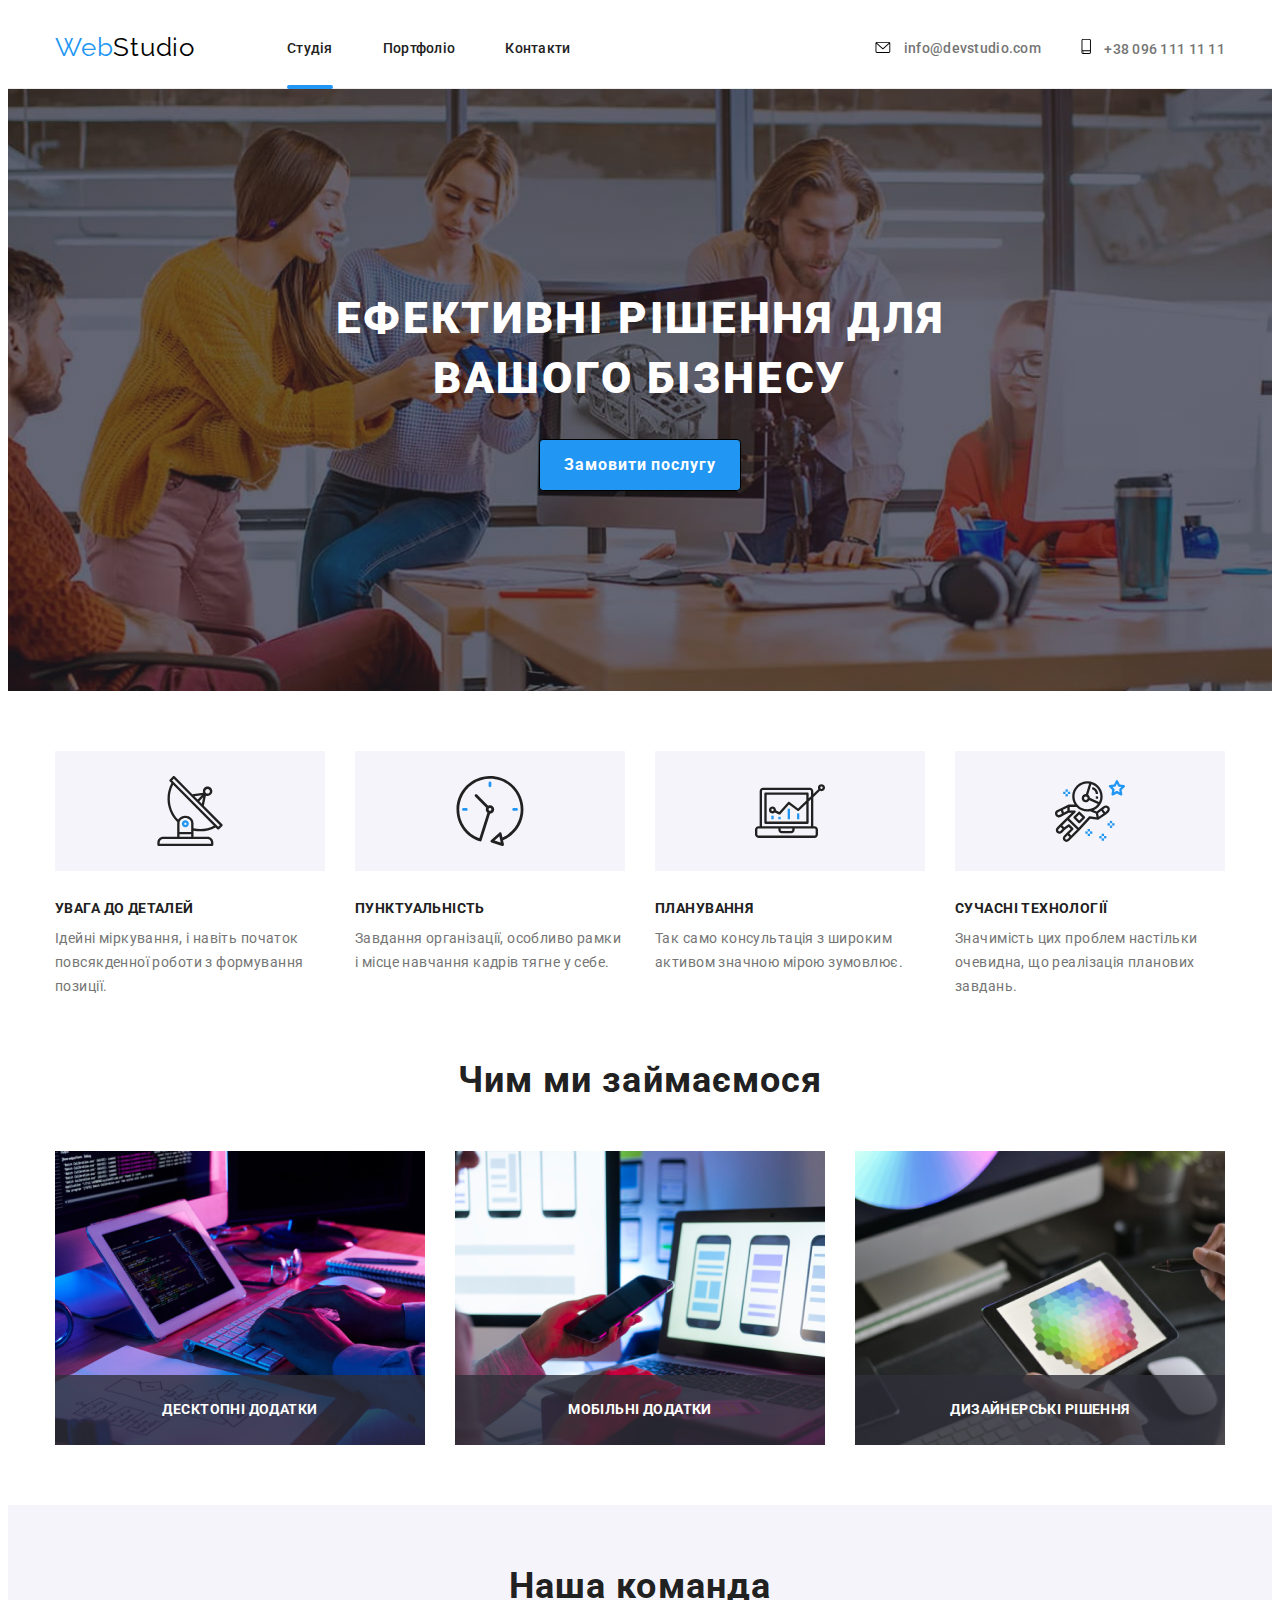
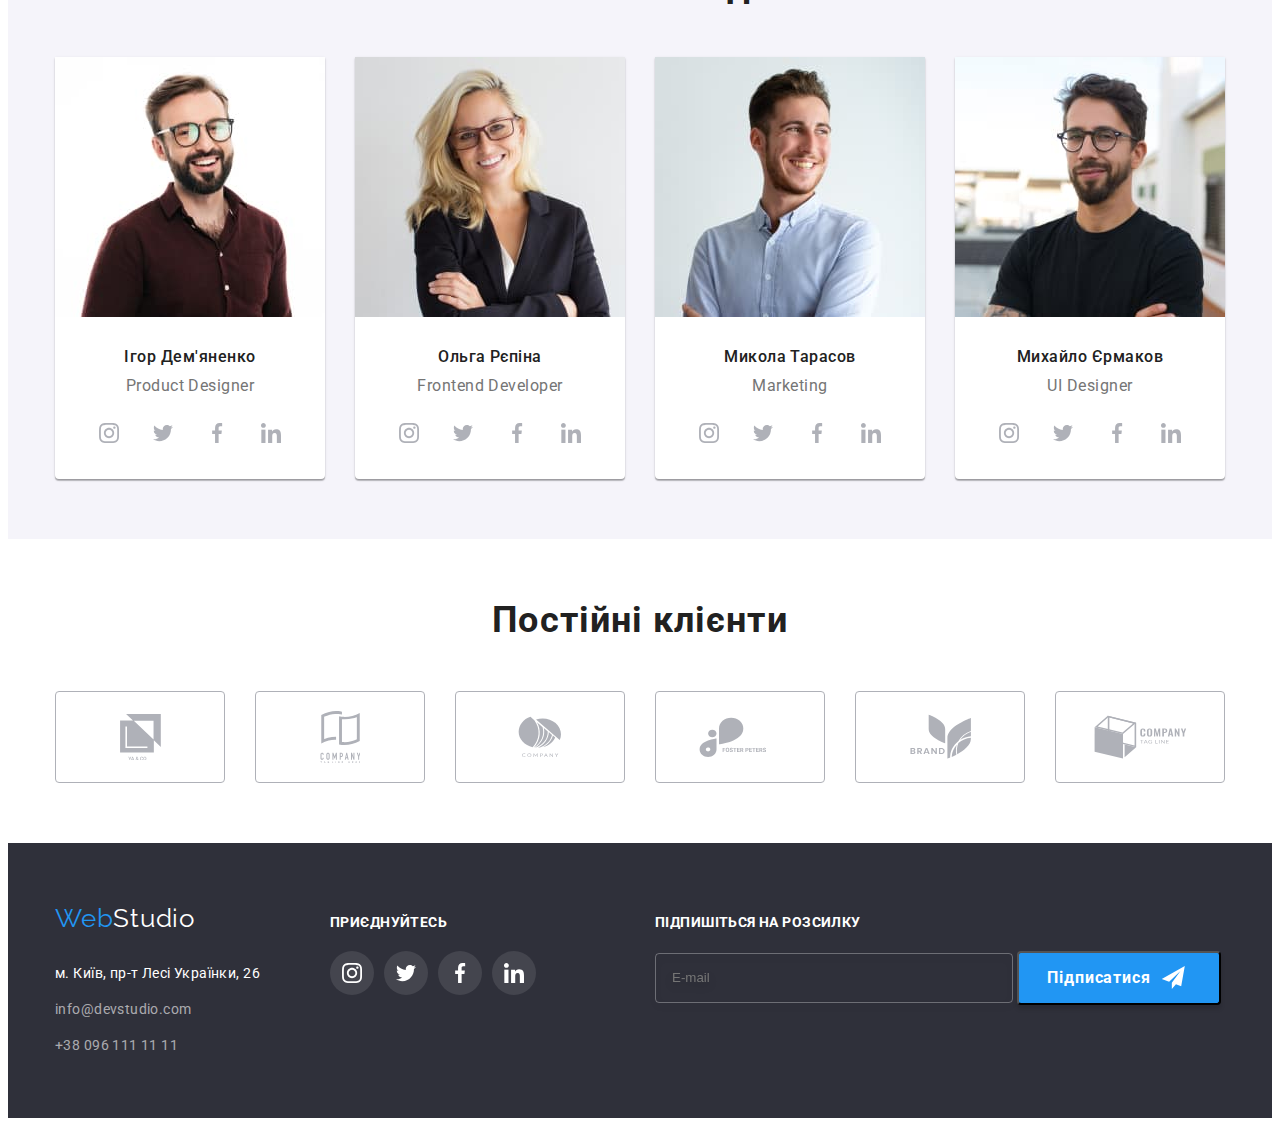
==== commit 8b61f31e: "FIN" ====
--- a/index.html
+++ b/index.html
@@ -119,19 +119,19 @@
             <h2 class="busi__title">Чим ми займаємося</h2>
             <ul class="busi__list">
                 <li class="busi__tumb">
-                    <img class="busi__image" src="./img/img11.jpg" alt="Десктопні додатки" width="370">
+                    <img class="busi__image" srcset="./img/img11.jpg 1x, ./img/img11@2x.jpg 2x" src="./img/img11.jpg" alt="Десктопні додатки" width="370">
                     <div class="busi__box">   
                         <p class="busi__text">Десктопні додатки</p>
                     </div> 
                 </li> 
                 <li class="busi__tumb">
-                    <img class="busi__image" src="./img/img22.jpg" alt="Мобільні додатки" width="370">
+                    <img class="busi__image" srcset="./img/img22.jpg 1x, ./img/img22@2x.jpg 2x" src="./img/img22.jpg" alt="Мобільні додатки" width="370">
                     <div class="busi__box">   
                         <p class="busi__text">Мобільні додатки</p>
                     </div> 
                 </li> 
                 <li class="busi__tumb">
-                    <img class="busi__image" src="./img/img33.jpg" alt="Дизайнерські рішення" width="370">
+                    <img class="busi__image" srcset="./img/img33.jpg 1x, ./img/img33@2x.jpg 2x" src="./img/img33.jpg" alt="Дизайнерські рішення" width="370">
                     <div class="busi__box">   
                         <p class="busi__text">Дизайнерські рішення</p>
                     </div> 
@@ -148,7 +148,7 @@
 
             <ul class="team__list">
                 <li class="badge">   
-                    <img class="badge__image" src="./img/img1.jpg" alt="Ігор Дем'яненко" width="270">
+                    <img class="badge__image" srcset="./img/img1.jpg 1x, ./img/img1@2x.jpg 2x" src="./img/img1.jpg" alt="Ігор Дем'яненко" width="270">
                     <div class="badge__data">
                         <h3 class="badge__title">Ігор Дем'яненко</h3>
                         <p class="badge__desc">Product Designer</p>
@@ -189,7 +189,7 @@
 
                 </li>
                 <li class="badge">
-                    <img class="badge__image" src="./img/img2.jpg" alt="Ольга Рєпіна" width="270">
+                    <img class="badge__image" srcset="./img/img2.jpg 1x, ./img/img2@2x.jpg 2x" src="./img/img2.jpg" alt="Ольга Рєпіна" width="270">
                     <div class="badge__data">    
                         <h3 class="badge__title">Ольга Рєпіна</h3>
                         <p class="badge__desc">Frontend Developer</p>
@@ -229,7 +229,7 @@
                     
                 </li>
                 <li class="badge">
-                    <img class="badge__image" src="./img/img3.jpg" alt="Микола Тарасов" width="270">
+                    <img class="badge__image" srcset="./img/img3.jpg 1x, ./img/img3@2x.jpg 2x" src="./img/img3.jpg" alt="Микола Тарасов" width="270">
                     <div class="badge__data">   
                         <h3 class="badge__title">Микола Тарасов</h3>
                         <p class="badge__desc">Marketing</p>
@@ -269,7 +269,7 @@
                     
                 </li>
                 <li class="badge">
-                    <img class="badge__image" src="./img/img4.jpg" alt="Михайло Єрмаков" width="270">
+                    <img class="badge__image" srcset="./img/img4.jpg 1x, ./img/img4@2x.jpg 2x" src="./img/img4.jpg" alt="Михайло Єрмаков" width="270">
                     <div class="badge__data">
                         <h3 class="badge__title">Михайло Єрмаков</h3>
                         <p class="badge__desc">UI Designer</p>
--- a/css/main.min.css
+++ b/css/main.min.css
@@ -1 +1 @@
-body{font-family:"Roboto",sans-serif;color:var(--brand-color-text)}*,*::before,*::after{-webkit-box-sizing:border-box;box-sizing:border-box}.section{padding-top:60px;padding-bottom:60px}.container{margin-right:auto;margin-left:auto;padding-right:15px;padding-left:15px}@media screen and (min-width: 320px){.container{width:320px}}@media screen and (min-width: 480px){.container{width:480px}}@media screen and (min-width: 768px){.container{width:768px}}@media screen and (min-width: 1200px){.container{width:1200px}}:root{--brand-color-text: #212121;--brand-color-hero: #FFFFFF;--brand-color-backgraund: #2F303A;--brand-color-link: #2196F3;--brand-color-logo: #2196F3;--brand-color-logo-two: #000000;--brand-color-description: #757575;--brand-color-button: #2196F3;--brand-color-contacts: rgba(255, 255, 255, 0.6);--brand-color-com: #F5F4FA;--brand-color-bgd: #F5F5F5;--brand-color-header-icon: #757575;--brand-color-features: #F5F4FA;--brand-color-social-link: #AFB1B8;--brand-color-border: #AFB1B8;--brand-color-icon: #AFB1B8;--brand-color-bgd-icon-foot: rgba(255, 255, 255, 0.1);--brand-color-button-hf: #188CE8;--brand-color-border-card: #EEEEEE}.header{background:var(--brand-color-hero);border-bottom:1px solid #ececec;padding-top:16px;padding-bottom:16px}@media screen and (min-width: 1200px){.header{padding-top:24px;padding-bottom:25px}}.header__container{position:relative}@media screen and (min-width: 768px){.header__container{display:-webkit-box;display:-ms-flexbox;display:flex;-webkit-box-pack:justify;-ms-flex-pack:justify;justify-content:space-between;-webkit-box-align:center;-ms-flex-align:center;align-items:center}}.header .menu-button{position:absolute;top:-5px;right:-5px;padding:0;border:none;background-color:rgba(0,0,0,0);cursor:pointer}@media screen and (min-width: 768px){.header .menu-button{display:none}}.navigation__logo-f{font-family:"Raleway",sans-serif;font-size:26px;line-height:1.2;letter-spacing:.03em;color:var(--brand-color-logo);text-decoration:none}.navigation__logo-f:hover{color:var(--brand-color-text)}.navigation__logo-f:focus{color:var(--brand-color-text)}.navigation__logo-f:hover>.navigation__logo-s{color:var(--brand-color-logo)}.navigation__logo-f:focus>.navigation__logo-s{color:var(--brand-color-logo)}.navigation__logo-s{font-family:"Raleway",sans-serif;color:var(--brand-color-logo-two);text-decoration:none}.navigation__logo-s:hover{color:var(--brand-color-logo)}.navigation__logo-s:focus{color:var(--brand-color-logo)}.navigation__menu{display:none;list-style:none;padding-left:0;margin-top:0;margin-bottom:0}@media screen and (min-width: 768px){.navigation__menu{display:-webkit-box;display:-ms-flexbox;display:flex;gap:50px}}.navigation__link{padding-bottom:33px;position:relative;font-weight:500;font-size:14px;line-height:1.14;letter-spacing:.02em;text-decoration:none;color:var(--brand-color-text);-webkit-transition:color 250ms cubic-bezier(0.4, 0, 0.2, 1);transition:color 250ms cubic-bezier(0.4, 0, 0.2, 1)}.navigation__link:hover{color:var(--brand-color-link)}.navigation__link:focus{color:var(--brand-color-link)}@media screen and (min-width: 1200px){.navigation__link--current::after{display:block;position:absolute;bottom:0;left:0;width:100%;height:4px;content:"";background-color:var(--brand-color-link);border-radius:2px}}@media screen and (min-width: 768px){.navigation{display:-webkit-box;display:-ms-flexbox;display:flex;-webkit-box-align:center;-ms-flex-align:center;align-items:center;gap:88px}}@media screen and (min-width: 1200px){.navigation{gap:92px}}.contacts{display:none;list-style:none;padding-left:0;margin-top:0;margin-bottom:0}@media screen and (min-width: 768px){.contacts{display:-webkit-box;display:-ms-flexbox;display:flex;-webkit-box-orient:vertical;-webkit-box-direction:normal;-ms-flex-direction:column;flex-direction:column;row-gap:10px}}@media screen and (min-width: 1200px){.contacts{display:-webkit-box;display:-ms-flexbox;display:flex;-webkit-box-orient:horizontal;-webkit-box-direction:normal;-ms-flex-direction:row;flex-direction:row;-webkit-column-gap:40px;-moz-column-gap:40px;column-gap:40px}}.contacts__link{font-weight:500;font-size:14px;line-height:1.14;letter-spacing:.02em;text-decoration:none;color:var(--brand-color-description);-webkit-transition:color 250ms cubic-bezier(0.4, 0, 0.2, 1),fill 250ms cubic-bezier(0.4, 0, 0.2, 1);transition:color 250ms cubic-bezier(0.4, 0, 0.2, 1),fill 250ms cubic-bezier(0.4, 0, 0.2, 1)}.contacts__link:hover{color:var(--brand-color-link);fill:var(--brand-color-link)}.contacts__link:focus{color:var(--brand-color-link);fill:var(--brand-color-link)}.contacts__icon{margin-right:10px;display:none}@media screen and (min-width: 768px){.contacts__icon{display:inline}}.hero{background-size:cover;background-position:center center;background-repeat:no-repeat;background-image:-webkit-gradient(linear, left top, left bottom, from(rgba(47, 48, 58, 0.4)), to(rgba(47, 48, 58, 0.4))),url(../img/hero.jpg);background-image:linear-gradient(rgba(47, 48, 58, 0.4), rgba(47, 48, 58, 0.4)),url(../img/hero.jpg);background-color:var(--brand-color-backgraund);padding-top:118px;padding-bottom:118px}@media screen and (min-width: 1200px){.hero{padding-top:200px;padding-bottom:200px}}.hero__box{display:-webkit-box;display:-ms-flexbox;display:flex;-webkit-box-orient:vertical;-webkit-box-direction:normal;-ms-flex-direction:column;flex-direction:column;-webkit-box-align:center;-ms-flex-align:center;align-items:center;row-gap:30px}.hero__title{width:360px;font-weight:900;font-size:26px;line-height:1.61;letter-spacing:.06em;text-transform:uppercase;color:var(--brand-color-hero);text-align:center;margin-top:0;margin-bottom:0}@media screen and (min-width: 1200px){.hero__title{font-size:44px;line-height:1.36;width:696px}}.hero__button{padding:10px 24px;border:1px solid #000;-webkit-box-shadow:0px 4px 4px rgba(0,0,0,.15);box-shadow:0px 4px 4px rgba(0,0,0,.15);border-radius:4px;font-family:"Roboto";font-weight:700;font-size:16px;line-height:1.9;text-align:center;letter-spacing:.06em;color:var(--brand-color-hero);background:var(--brand-color-button);cursor:pointer;-webkit-transition:scaleX 250ms cubic-bezier(0.4, 0, 0.2, 1),border 250ms cubic-bezier(0.4, 0, 0.2, 1),-webkit-filter 250ms cubic-bezier(0.4, 0, 0.2, 1);transition:scaleX 250ms cubic-bezier(0.4, 0, 0.2, 1),border 250ms cubic-bezier(0.4, 0, 0.2, 1),-webkit-filter 250ms cubic-bezier(0.4, 0, 0.2, 1);transition:scaleX 250ms cubic-bezier(0.4, 0, 0.2, 1),filter 250ms cubic-bezier(0.4, 0, 0.2, 1),border 250ms cubic-bezier(0.4, 0, 0.2, 1);transition:scaleX 250ms cubic-bezier(0.4, 0, 0.2, 1),filter 250ms cubic-bezier(0.4, 0, 0.2, 1),border 250ms cubic-bezier(0.4, 0, 0.2, 1),-webkit-filter 250ms cubic-bezier(0.4, 0, 0.2, 1)}.hero__button:hover{-webkit-filter:drop-shadow(0px 4px 4px rgba(0, 0, 0, 0.25));filter:drop-shadow(0px 4px 4px rgba(0, 0, 0, 0.25));-webkit-transform:scaleX(1.03);transform:scaleX(1.03);border:none}.hero__button:focus{-webkit-filter:drop-shadow(0px 4px 4px rgba(0, 0, 0, 0.25));filter:drop-shadow(0px 4px 4px rgba(0, 0, 0, 0.25));-webkit-transform:scaleX(1.03);transform:scaleX(1.03);border:none}.features{width:100%}.features__items{padding-left:0;margin:0;list-style:none}@media screen and (min-width: 768px){.features__items{display:-webkit-box;display:-ms-flexbox;display:flex;-ms-flex-wrap:wrap;flex-wrap:wrap;gap:30px}}@media screen and (min-width: 1200px){.features__items{display:-webkit-box;display:-ms-flexbox;display:flex;-webkit-box-pack:justify;-ms-flex-pack:justify;justify-content:space-between}}.features__items>li{width:290px;margin-bottom:30px}@media screen and (min-width: 480px){.features__items>li{width:450px}}@media screen and (min-width: 768px){.features__items>li{-ms-flex-preferred-size:calc((100% - 30px)/2);flex-basis:calc((100% - 30px)/2);margin-bottom:0}}@media screen and (min-width: 1200px){.features__items>li{-ms-flex-preferred-size:270px;flex-basis:270px}}.features__items>li:last-child{margin-bottom:0px}.features__ill{display:-webkit-box;display:-ms-flexbox;display:flex;-webkit-box-pack:center;-ms-flex-pack:center;justify-content:center;height:120px;margin-bottom:30px;-webkit-box-align:center;-ms-flex-align:center;align-items:center;background-color:var(--brand-color-features)}.features__title{margin:0 0 10px 0;font-size:14px;line-height:1.14;letter-spacing:.03em;text-transform:uppercase;text-align:center;color:var(--brand-color-text)}@media screen and (min-width: 768px){.features__title{text-align:left}}.features__text{margin:0;font-size:14px;line-height:1.7;letter-spacing:.03em;color:var(--brand-color-description)}.busi{padding-top:0}@media screen and (max-width: 1200px){.busi{display:none}}.busi__title{margin-top:0;margin-bottom:50px;font-size:36px;line-height:1.17;letter-spacing:.03em;color:var(--brand-color-text);text-align:center}.busi__list{margin-top:0;margin-bottom:0;-webkit-box-pack:justify;-ms-flex-pack:justify;justify-content:space-between;padding-left:0;list-style:none;display:-webkit-box;display:-ms-flexbox;display:flex}.busi__tumb{position:relative}.busi__image{display:block}.busi__box{padding-top:27px;position:absolute;bottom:0;width:100%;height:70px;z-index:1;background-size:cover;background-position:center center;background-repeat:no-repeat;background-color:rgba(47,48,58,.8)}.busi__text{margin-top:0;margin-bottom:0;font-weight:700;font-size:14px;line-height:1.14;text-align:center;letter-spacing:.03em;text-transform:uppercase;color:var(--brand-color-hero)}.team{background:var(--brand-color-com)}.team__title{text-align:center;margin-top:0;font-size:36px;line-height:1.17;letter-spacing:.03em;color:var(--brand-color-text)}@media screen and (min-width: 1200px){.team__title{margin-bottom:50px}}.team__list{padding-left:0;margin-top:0;margin-bottom:0;list-style:none}@media screen and (min-width: 768px){.team__list{display:-webkit-box;display:-ms-flexbox;display:flex;-ms-flex-wrap:wrap;flex-wrap:wrap;row-gap:30px;-webkit-column-gap:30px;-moz-column-gap:30px;column-gap:30px}}@media screen and (min-width: 1200px){.team__list{display:-webkit-box;display:-ms-flexbox;display:flex;-webkit-box-pack:justify;-ms-flex-pack:justify;justify-content:space-between}}.clients{width:100%}.clients__title{margin-top:0;margin-bottom:0;font-weight:700;font-size:28px;line-height:1.18;text-align:center;letter-spacing:.03em;color:var(--brand-color-text);text-align:center;margin-bottom:30px}@media screen and (min-width: 1200px){.clients__title{font-weight:700;font-size:36px;line-height:1.17;margin-bottom:50px}}.clients__list{margin-top:0;margin-bottom:0;padding-left:0;list-style:none;display:-webkit-box;display:-ms-flexbox;display:flex;-ms-flex-wrap:wrap;flex-wrap:wrap;gap:30px}@media screen and (min-width: 1200px){.clients__list{display:-webkit-box;display:-ms-flexbox;display:flex;-webkit-box-pack:justify;-ms-flex-pack:justify;justify-content:space-between}}.clients__link{-ms-flex-preferred-size:calc((100% - 30px)/2);flex-basis:calc((100% - 30px)/2)}@media screen and (min-width: 768px){.clients__link{-ms-flex-preferred-size:calc((100% - 60px)/3);flex-basis:calc((100% - 60px)/3)}}@media screen and (min-width: 1200px){.clients__link{-ms-flex-preferred-size:170px;flex-basis:170px}}.clients__logo{height:92px;display:-webkit-box;display:-ms-flexbox;display:flex;-webkit-box-align:center;-ms-flex-align:center;align-items:center;-webkit-box-pack:center;-ms-flex-pack:center;justify-content:center;border:1px solid var(--brand-color-border);border-radius:4px;fill:var(--brand-color-border);-webkit-transition:border-color 250ms cubic-bezier(0.4, 0, 0.2, 1),fill 250ms cubic-bezier(0.4, 0, 0.2, 1);transition:border-color 250ms cubic-bezier(0.4, 0, 0.2, 1),fill 250ms cubic-bezier(0.4, 0, 0.2, 1)}.clients__logo:hover{border-color:var(--brand-color-link);fill:var(--brand-color-link)}.clients__logo:focus{border-color:var(--brand-color-link);fill:var(--brand-color-link)}.hidden-title{margin-right:auto;margin-left:auto;margin-top:0;display:none}.badge{width:270px;background:var(--brand-color-hero);-webkit-box-shadow:0px 1px 3px rgba(0,0,0,.12),0px 1px 1px rgba(0,0,0,.14),0px 2px 1px rgba(0,0,0,.2);box-shadow:0px 1px 3px rgba(0,0,0,.12),0px 1px 1px rgba(0,0,0,.14),0px 2px 1px rgba(0,0,0,.2);border-radius:0px 0px 4px 4px;margin-bottom:30px;padding-bottom:24px}.badge:last-child{margin-bottom:0}@media screen and (min-width: 480px){.badge{width:450px}}@media screen and (min-width: 768px){.badge{-ms-flex-preferred-size:calc((100% - 30px)/2);flex-basis:calc((100% - 30px)/2);margin-bottom:0}}@media screen and (min-width: 1200px){.badge{-ms-flex-preferred-size:270px;flex-basis:270px;margin-bottom:0}}.badge__image{display:block;width:270px}@media screen and (min-width: 480px){.badge__image{width:450px}}@media screen and (min-width: 768px){.badge__image{width:354px}}@media screen and (min-width: 1200px){.badge__image{width:270px}}.badge__data{padding-top:30px;margin-bottom:16px;text-align:center}.badge__title{margin-top:0;margin-bottom:10px;font-weight:500;font-size:16px;line-height:1.19;letter-spacing:.03em;color:var(--brand-color-text)}.badge__desc{margin-top:0;margin-bottom:0;font-weight:400;font-size:16px;line-height:1.19;letter-spacing:.03em;color:var(--brand-color-description)}.badge__list{width:206px;height:44px;padding-left:0;list-style:none;display:-webkit-box;display:-ms-flexbox;display:flex;-webkit-box-pack:justify;-ms-flex-pack:justify;justify-content:space-between;margin-right:auto;margin-left:auto}.sign{display:-webkit-inline-box;display:-ms-inline-flexbox;display:inline-flex;-webkit-box-pack:center;-ms-flex-pack:center;justify-content:center;-webkit-box-align:center;-ms-flex-align:center;align-items:center;width:44px;height:44px;border:none;border-radius:50%;fill:var(--brand-color-icon);-webkit-transition:background-color 250ms cubic-bezier(0.4, 0, 0.2, 1),fill 250ms cubic-bezier(0.4, 0, 0.2, 1);transition:background-color 250ms cubic-bezier(0.4, 0, 0.2, 1),fill 250ms cubic-bezier(0.4, 0, 0.2, 1)}.sign:hover{background-color:var(--brand-color-link);fill:var(--brand-color-hero)}.sign:focus{background-color:var(--brand-color-link)}.footer{padding-top:60px;padding-bottom:60px;background:var(--brand-color-backgraund)}@media screen and (min-width: 1200px){.footer__base{display:-webkit-box;display:-ms-flexbox;display:flex;-webkit-box-pack:justify;-ms-flex-pack:justify;justify-content:space-between;-webkit-box-align:baseline;-ms-flex-align:baseline;align-items:baseline}}@media screen and (min-width: 768px){.footer__location{display:-webkit-box;display:-ms-flexbox;display:flex;-ms-flex-pack:distribute;justify-content:space-around;-webkit-box-align:baseline;-ms-flex-align:baseline;align-items:baseline}}@media screen and (min-width: 1200px){.footer__location{-webkit-column-gap:70px;-moz-column-gap:70px;column-gap:70px}}.footer__logo-f{display:block;width:154px;margin-right:auto;margin-left:auto;font-family:"Raleway",sans-serif;font-size:24px;line-height:1.17;letter-spacing:.03em;color:var(--brand-color-logo);text-decoration:none}@media screen and (min-width: 1200px){.footer__logo-f{font-size:26px;line-height:1.2;margin-right:0;margin-left:0}}.footer__logo-f:hover{color:var(--brand-color-hero)}.footer__logo-f:focus{color:var(--brand-color-hero)}.footer__logo-f:hover>.footer__logo-s{color:var(--brand-color-logo)}.footer__logo-f:focus>.footer__logo-s{color:var(--brand-color-logo)}.footer__logo-s{color:var(--brand-color-hero)}.footer__logo-s:hover{color:var(--brand-color-logo)}.footer__logo-s:focus{color:var(--brand-color-logo)}.footer__address{font-style:normal;margin-top:28px;margin-bottom:60px}@media screen and (min-width: 1200px){.footer__address{margin-bottom:0}}.footer__applications{display:-webkit-box;display:-ms-flexbox;display:flex;-webkit-box-orient:vertical;-webkit-box-direction:normal;-ms-flex-direction:column;flex-direction:column;row-gap:20px;margin-bottom:60px;-webkit-box-align:center;-ms-flex-align:center;align-items:center}@media screen and (min-width: 1200px){.footer__applications{-webkit-box-align:start;-ms-flex-align:start;align-items:flex-start}}.footer__title{margin-top:0;margin-bottom:0;font-weight:700;font-size:14px;line-height:1.14;letter-spacing:.03em;text-transform:uppercase;color:var(--brand-color-hero)}.footer__list{width:206px;height:44px;display:-webkit-box;display:-ms-flexbox;display:flex;-webkit-box-pack:justify;-ms-flex-pack:justify;justify-content:space-between;list-style:none;margin-top:0;margin-bottom:0;padding-left:0}.footer__sign{width:44px;height:44px;display:-webkit-box;display:-ms-flexbox;display:flex;-webkit-box-align:center;-ms-flex-align:center;align-items:center;-webkit-box-pack:center;-ms-flex-pack:center;justify-content:center;border:none;border-radius:50%;background-color:var(--brand-color-bgd-icon-foot);fill:var(--brand-color-hero);-webkit-transition:background-color 250ms cubic-bezier(0.4, 0, 0.2, 1);transition:background-color 250ms cubic-bezier(0.4, 0, 0.2, 1)}.footer__sign:hover{background-color:var(--brand-color-link)}.footer__sign:focus{background-color:var(--brand-color-link)}.footer__form{width:290px}@media screen and (min-width: 480px){.footer__form{width:450px}}@media screen and (min-width: 768px){.footer__form{margin-right:auto;margin-left:auto}}@media screen and (min-width: 1200px){.footer__form{width:570px;margin-right:0;margin-left:0}}.footer__form-title{margin-top:0;margin-bottom:20px;font-weight:700;font-size:14px;line-height:1.14;letter-spacing:.03em;text-transform:uppercase;text-align:center;color:var(--brand-color-hero)}@media screen and (min-width: 1200px){.footer__form-title{text-align:start}}.footer__box{width:100%}@media screen and (min-width: 1200px){.footer__box{display:-webkit-box;display:-ms-flexbox;display:flex;-webkit-box-pack:justify;-ms-flex-pack:justify;justify-content:space-between;-webkit-box-align:center;-ms-flex-align:center;align-items:center}}.footer__input{width:290px;height:50px;padding:15px 16px;margin-bottom:20px;border:1px solid rgba(255,255,255,.3);-webkit-filter:drop-shadow(0px 4px 4px rgba(0, 0, 0, 0.15));filter:drop-shadow(0px 4px 4px rgba(0, 0, 0, 0.15));border-radius:4px;color:rgba(255,255,255,.6);background-color:rgba(0,0,0,0);-webkit-transition:border-color 250ms cubic-bezier(0.4, 0, 0.2, 1);transition:border-color 250ms cubic-bezier(0.4, 0, 0.2, 1)}@media screen and (min-width: 480px){.footer__input{width:450px}}@media screen and (min-width: 1200px){.footer__input{width:358px;margin-bottom:0}}.footer__input:hover{border-color:var(--brand-color-logo)}.footer__input:focus{border-color:var(--brand-color-logo)}.footer__button{margin-right:auto;margin-left:auto;padding:10px 34px 10px 28px;font-family:"Roboto";font-style:normal;font-weight:700;font-size:16px;line-height:1.87;display:-webkit-box;display:-ms-flexbox;display:flex;-webkit-box-align:center;-ms-flex-align:center;align-items:center;letter-spacing:.06em;color:var(--brand-color-hero);fill:var(--brand-color-hero);background:#2196f3;-webkit-box-shadow:0px 4px 4px rgba(0,0,0,.15);box-shadow:0px 4px 4px rgba(0,0,0,.15);border-radius:4px;cursor:pointer;-webkit-transition:background-color 250ms cubic-bezier(0.4, 0, 0.2, 1),fill 250ms cubic-bezier(0.4, 0, 0.2, 1);transition:background-color 250ms cubic-bezier(0.4, 0, 0.2, 1),fill 250ms cubic-bezier(0.4, 0, 0.2, 1)}.footer__button:hover{background-color:var(--brand-color-button-hf);fill:var(--brand-color-contacts)}.footer__button:focus{background-color:var(--brand-color-button-hf);fill:var(--brand-color-contacts)}.footer__icon{margin-left:10px}.address{list-style:none;padding-left:0;margin-top:0;margin-bottom:0;display:-webkit-box;display:-ms-flexbox;display:flex;-webkit-box-orient:vertical;-webkit-box-direction:normal;-ms-flex-direction:column;flex-direction:column;row-gap:12px;-webkit-box-align:center;-ms-flex-align:center;align-items:center}@media screen and (min-width: 1200px){.address{-webkit-box-align:start;-ms-flex-align:start;align-items:flex-start}}.address__link{font-weight:400;font-size:14px;line-height:1.71;letter-spacing:.03em;text-decoration:none;color:var(--brand-color-hero);-webkit-transition:color 250ms cubic-bezier(0.4, 0, 0.2, 1);transition:color 250ms cubic-bezier(0.4, 0, 0.2, 1)}.address__link:hover{color:var(--brand-color-link)}.address__link:focus{color:var(--brand-color-link)}.address__cont{font-weight:400;font-size:14px;line-height:1.71;letter-spacing:.03em;text-decoration:none;color:var(--brand-color-contacts);-webkit-transition:color 250ms cubic-bezier(0.4, 0, 0.2, 1);transition:color 250ms cubic-bezier(0.4, 0, 0.2, 1)}.address__cont:hover{color:var(--brand-color-link)}.address__cont:focus{color:var(--brand-color-link)}.form-input{position:relative;padding-left:42px;width:100%;height:40px;border:1px solid rgba(33,33,33,.2);border-radius:4px;-webkit-transition:border-color 250ms cubic-bezier(0.4, 0, 0.2, 1),fill 250ms cubic-bezier(0.4, 0, 0.2, 1);transition:border-color 250ms cubic-bezier(0.4, 0, 0.2, 1),fill 250ms cubic-bezier(0.4, 0, 0.2, 1)}.form-input__icon{display:inline-block;position:absolute;width:18px;height:18px;top:50%;left:12px;-webkit-transform:translateY(-50%);transform:translateY(-50%)}.form-input:hover,.form-input:hover+.form-input__icon{border-color:var(--brand-color-logo);fill:var(--brand-color-logo)}.form-input:focus,.form-input:focus+.form-input__icon{border-color:var(--brand-color-logo);fill:var(--brand-color-logo)}.form-area{resize:none;height:120px;border:1px solid rgba(33,33,33,.2);border-radius:4px;padding:12px 16px;font-size:12px;line-height:1.17;letter-spacing:.01em;color:rgba(117,117,117,.5)}.form-area:hover{border-color:var(--brand-color-logo)}.form-area:focus{border-color:var(--brand-color-logo)}.accept-terms{display:-webkit-box;display:-ms-flexbox;display:flex;-webkit-box-align:center;-ms-flex-align:center;align-items:center;width:370px;margin-bottom:30px;margin-right:auto;margin-left:auto;font-size:12px;line-height:1.166;letter-spacing:.03em}@media screen and (min-width: 1200px){.accept-terms{width:425px;font-size:14px;line-height:1.71}}.accept-terms:hover{border-color:#188ce8}.accept-terms:focus{border-color:#188ce8}.accept-terms__checkbox{-webkit-appearance:none;-moz-appearance:none;appearance:none}.accept-terms__icon{position:absolute;border:2px solid var(--brand-color-text);border-radius:2px;fill:none}.accept-terms__checkbox:hover+.accept-terms__icon{border-color:var(--brand-color-description)}.accept-terms__checkbox:hover~.accept-terms__label{color:#405340}.accept-terms__label{position:relative;padding-left:35.88px;width:290px;font-size:12px;line-height:1.166;letter-spacing:.03em;color:var(--brand-color-description)}@media screen and (min-width: 480px){.accept-terms__label{width:370px}}@media screen and (min-width: 1200px){.accept-terms__label{width:425px;font-size:14px;line-height:1.71}}.accept-terms__checkbox:checked+.accept-terms__icon{fill:var(--brand-color-hero);background-color:var(--brand-color-logo);border-color:var(--brand-color-logo)}.accept-terms__checkbox:checked~.accept-terms__label{color:#405340}.accept-terms__contract{color:var(--brand-color-link)}.backdrop{position:fixed;top:0;left:0;width:100%;height:100%;background-color:rgba(0,0,0,.2);scale:1;-webkit-transition:scale 250ms cubic-bezier(0.4, 0, 0.2, 1),visibility 250ms cubic-bezier(0.4, 0, 0.2, 1);transition:scale 250ms cubic-bezier(0.4, 0, 0.2, 1),visibility 250ms cubic-bezier(0.4, 0, 0.2, 1)}.is-hidden{scale:0;visibility:hidden;pointer-events:none}.modal{position:absolute;width:100%;max-width:290px;height:100%;max-height:609px;background-color:var(--brand-color-hero);top:50%;left:50%;-webkit-transform:translate(-50%, -50%);transform:translate(-50%, -50%);-webkit-box-shadow:0px 1px 3px rgba(0,0,0,.12),0px 1px 1px rgba(0,0,0,.14),0px 2px 1px rgba(0,0,0,.2);box-shadow:0px 1px 3px rgba(0,0,0,.12),0px 1px 1px rgba(0,0,0,.14),0px 2px 1px rgba(0,0,0,.2);border-radius:4px}@media screen and (min-width: 480px){.modal{max-width:450px;max-height:609px}}@media screen and (min-width: 1200px){.modal{max-width:528px;max-height:581px}}.modal__container{position:relative;padding-top:8px;padding-bottom:40px;width:100%;height:100%}.modal__button{position:absolute;top:14px;right:14px;padding:0;border:none}.modal__form{padding-top:37px;padding-right:10px;padding-left:10px;display:-webkit-box;display:-ms-flexbox;display:flex;-webkit-box-orient:vertical;-webkit-box-direction:normal;-ms-flex-direction:column;flex-direction:column}@media screen and (min-width: 480px){.modal__form{padding-right:40px;padding-left:40px}}.modal__title{margin-top:2px;margin-bottom:12px;font-weight:700;font-size:20px;line-height:23px;text-align:center;letter-spacing:.03em;color:var(--brand-color-text)}.modal__list{display:-webkit-box;display:-ms-flexbox;display:flex;-webkit-box-orient:vertical;-webkit-box-direction:normal;-ms-flex-direction:column;flex-direction:column;row-gap:10px;margin-top:0;margin-bottom:20px;padding-left:0;list-style:none}.modal__field{display:-webkit-box;display:-ms-flexbox;display:flex;-webkit-box-orient:vertical;-webkit-box-direction:normal;-ms-flex-direction:column;flex-direction:column;row-gap:4px}.modal__label{font-size:12px;line-height:1.17;letter-spacing:.01em;color:var(--brand-color-description)}.modal__input{position:relative}.modal__btn{display:block;margin-right:auto;margin-left:auto}.close-button{background-color:var(--brand-color-hero);-webkit-transition:fill 250ms cubic-bezier(0.4, 0, 0.2, 1);transition:fill 250ms cubic-bezier(0.4, 0, 0.2, 1)}.close-button:hover{fill:var(--brand-color-button)}.close-button:focus{fill:var(--brand-color-button)}.close-button__icon{padding:3px;border:1px solid rgba(0,0,0,.1);border-radius:50%}.submit-button{padding:10px 52px;font-family:"Roboto";font-weight:700;font-size:16px;line-height:1.87;letter-spacing:.06em;color:var(--brand-color-hero);background-color:var(--brand-color-button);-webkit-box-shadow:0px 4px 4px rgba(0,0,0,.15);box-shadow:0px 4px 4px rgba(0,0,0,.15);border-radius:4px;border:none;cursor:pointer}.submit-button:hover{background-color:var(--brand-color-button-hf)}.submit-button:focus{background-color:var(--brand-color-button-hf)}.portfolio__list{padding-left:0;list-style:none;display:-webkit-box;display:-ms-flexbox;display:flex;-ms-flex-wrap:wrap;flex-wrap:wrap;-webkit-column-gap:8px;-moz-column-gap:8px;column-gap:8px;row-gap:15px}@media screen and (min-width: 480px){.portfolio__list{width:321px}}@media screen and (min-width: 768px){.portfolio__list{width:570px;-ms-flex-wrap:nowrap;flex-wrap:nowrap;-webkit-box-pack:center;-ms-flex-pack:center;justify-content:center;-webkit-column-gap:8px;-moz-column-gap:8px;column-gap:8px;margin:0 auto 50px}}.portfolio__button{font-family:"Roboto";font-weight:500;font-size:12px;line-height:1.6;padding:6px 22px 6px 22px;letter-spacing:.03em;color:var(--brand-color-text);background-color:var(--brand-color-com);border:none;border-radius:4px;cursor:pointer;-webkit-transition:color 250ms cubic-bezier(0.4, 0, 0.2, 1),background-color 250ms cubic-bezier(0.4, 0, 0.2, 1),-webkit-box-shadow 250ms cubic-bezier(0.4, 0, 0.2, 1);transition:color 250ms cubic-bezier(0.4, 0, 0.2, 1),background-color 250ms cubic-bezier(0.4, 0, 0.2, 1),-webkit-box-shadow 250ms cubic-bezier(0.4, 0, 0.2, 1);transition:color 250ms cubic-bezier(0.4, 0, 0.2, 1),background-color 250ms cubic-bezier(0.4, 0, 0.2, 1),box-shadow 250ms cubic-bezier(0.4, 0, 0.2, 1);transition:color 250ms cubic-bezier(0.4, 0, 0.2, 1),background-color 250ms cubic-bezier(0.4, 0, 0.2, 1),box-shadow 250ms cubic-bezier(0.4, 0, 0.2, 1),-webkit-box-shadow 250ms cubic-bezier(0.4, 0, 0.2, 1)}@media screen and (min-width: 480px){.portfolio__button{font-size:16px;line-height:1.6}}.portfolio__button:hover{background:var(--brand-color-button);color:var(--brand-color-hero);-webkit-box-shadow:0px 3px 1px rgba(0,0,0,.1),0px 1px 2px rgba(0,0,0,.08),0px 2px 2px rgba(0,0,0,.12);box-shadow:0px 3px 1px rgba(0,0,0,.1),0px 1px 2px rgba(0,0,0,.08),0px 2px 2px rgba(0,0,0,.12)}.portfolio__button:focus{background:var(--brand-color-button);color:var(--brand-color-hero);-webkit-box-shadow:0px 3px 1px rgba(0,0,0,.1),0px 1px 2px rgba(0,0,0,.08),0px 2px 2px rgba(0,0,0,.12);box-shadow:0px 3px 1px rgba(0,0,0,.1),0px 1px 2px rgba(0,0,0,.08),0px 2px 2px rgba(0,0,0,.12)}.portfolio__content{list-style:none;margin-top:0;margin-bottom:0;padding:0;display:-webkit-box;display:-ms-flexbox;display:flex;-ms-flex-wrap:wrap;flex-wrap:wrap;row-gap:30px;-webkit-column-gap:30px;-moz-column-gap:30px;column-gap:30px}.card{width:290px;background:var(--brand-color-hero);-webkit-transition:-webkit-box-shadow 250ms cubic-bezier(0.4, 0, 0.2, 1);transition:-webkit-box-shadow 250ms cubic-bezier(0.4, 0, 0.2, 1);transition:box-shadow 250ms cubic-bezier(0.4, 0, 0.2, 1);transition:box-shadow 250ms cubic-bezier(0.4, 0, 0.2, 1), -webkit-box-shadow 250ms cubic-bezier(0.4, 0, 0.2, 1)}@media screen and (min-width: 480px){.card{-ms-flex-preferred-size:100%;flex-basis:100%}}@media screen and (min-width: 768px){.card{-ms-flex-preferred-size:calc((100% - 30px)/2);flex-basis:calc((100% - 30px)/2)}}@media screen and (min-width: 1200px){.card{-ms-flex-preferred-size:calc((100% - 60px)/3);flex-basis:calc((100% - 60px)/3)}}.card__link{height:100%;text-decoration:none;display:-webkit-box;display:-ms-flexbox;display:flex;-webkit-box-orient:vertical;-webkit-box-direction:normal;-ms-flex-direction:column;flex-direction:column}.card__tumb{position:relative;overflow:hidden}.card__image{display:block;width:290px}@media screen and (min-width: 480px){.card__image{width:450px}}@media screen and (min-width: 768px){.card__image{width:354px}}@media screen and (min-width: 1200px){.card__image{width:370px}}.card__desc{position:absolute;font-size:18px;line-height:1.55;letter-spacing:.03em;color:var(--brand-color-hero);margin-top:0;margin-bottom:0;top:0;left:0;width:290px;height:100%;padding:63px 24px;background-color:rgba(33,150,243,.9);-webkit-transform:translateY(100%);transform:translateY(100%);-webkit-transition:-webkit-transform 250ms cubic-bezier(0.4, 0, 0.2, 1);transition:-webkit-transform 250ms cubic-bezier(0.4, 0, 0.2, 1);transition:transform 250ms cubic-bezier(0.4, 0, 0.2, 1);transition:transform 250ms cubic-bezier(0.4, 0, 0.2, 1), -webkit-transform 250ms cubic-bezier(0.4, 0, 0.2, 1)}@media screen and (min-width: 480px){.card__desc{width:450px}}@media screen and (min-width: 768px){.card__desc{width:354px}}@media screen and (min-width: 1200px){.card__desc{width:370px}}.card__data{padding:20px 24px;border-right:1px solid var(--brand-color-border-card);border-bottom:1px solid var(--brand-color-border-card);border-left:1px solid var(--brand-color-border-card);-webkit-box-flex:1;-ms-flex-positive:1;flex-grow:1}.card__title{margin-top:0;margin-bottom:4px;font-weight:700;font-size:18px;line-height:2;letter-spacing:.06em;color:var(--brand-color-text)}.card__text{margin-top:0;margin-bottom:0;font-weight:400;font-size:16px;line-height:1.9;letter-spacing:.03em;color:var(--brand-color-description)}.card:hover{-webkit-box-shadow:0px 1px 1px rgba(0,0,0,.12),0px 4px 4px rgba(0,0,0,.06),1px 4px 6px rgba(0,0,0,.16);box-shadow:0px 1px 1px rgba(0,0,0,.12),0px 4px 4px rgba(0,0,0,.06),1px 4px 6px rgba(0,0,0,.16)}.card:focus{-webkit-box-shadow:0px 1px 1px rgba(0,0,0,.12),0px 4px 4px rgba(0,0,0,.06),1px 4px 6px rgba(0,0,0,.16);box-shadow:0px 1px 1px rgba(0,0,0,.12),0px 4px 4px rgba(0,0,0,.06),1px 4px 6px rgba(0,0,0,.16)}.card:hover .card__desc{-webkit-transform:translateY(0);transform:translateY(0)}.card:focus .card__desc{-webkit-transform:translateY(0);transform:translateY(0)}.mobile-menu{position:fixed;top:0;left:0;padding-top:10px;padding-bottom:48px;width:100%;height:100%;background-color:var(--brand-color-hero);-webkit-transform:translateX(-100%);transform:translateX(-100%);-webkit-transition:-webkit-transform 250ms cubic-bezier(0.4, 0, 0.2, 1);transition:-webkit-transform 250ms cubic-bezier(0.4, 0, 0.2, 1);transition:transform 250ms cubic-bezier(0.4, 0, 0.2, 1);transition:transform 250ms cubic-bezier(0.4, 0, 0.2, 1), -webkit-transform 250ms cubic-bezier(0.4, 0, 0.2, 1);overflow:auto}.mobile-menu.is-open{-webkit-transform:translateX(0);transform:translateX(0)}.mobile-menu__button{position:absolute;top:10px;right:15px;border:none;padding:0;background-color:rgba(0,0,0,0);cursor:pointer}@media screen and (min-width: 480px){.mobile-menu__button{top:0;right:0}}.mobile-menu__button:hover{fill:var(--brand-color-link)}.mobile-menu__button:focus{fill:var(--brand-color-link)}.mobile-menu__nav{list-style:none;padding-left:0;margin-top:38px;margin-left:25px;margin-bottom:306px}.mobile-menu__item{margin-bottom:32px}.mobile-menu__item:hover{color:var(--brand-color-link)}.mobile-menu__item:focus{color:var(--brand-color-link)}.mobile-menu__item:last-child{margin-bottom:0}.mobile-menu__link{font-weight:500;font-size:40px;line-height:1.175;letter-spacing:.02em;text-decoration:none;color:var(--brand-color-text);-webkit-transition:color 250ms cubic-bezier(0.4, 0, 0.2, 1);transition:color 250ms cubic-bezier(0.4, 0, 0.2, 1)}.mobile-menu__link:hover{color:var(--brand-color-link)}.mobile-menu__link:focus{color:var(--brand-color-link)}.mobile-menu__contacts{list-style:none;padding-left:0;margin-top:0;margin-bottom:64px;margin-left:25px}.mobile-menu__comm{margin-bottom:32px}.mobile-menu__comm:last-child{margin-bottom:0}.mobile-menu__tel{font-weight:500;font-size:34px;line-height:1.176;letter-spacing:.02em;text-decoration:none;color:var(--brand-color-link)}@media screen and (min-width: 320px){.mobile-menu__tel{font-size:24px;line-height:1.17}}.mobile-menu__mail{font-weight:500;font-size:24px;line-height:1.17;letter-spacing:.02em;text-decoration:none;color:var(--brand-color-description)}.mobile-menu__network{display:-webkit-box;display:-ms-flexbox;display:flex;list-style:none;padding-left:0;margin-top:0;margin-bottom:0;margin-left:25px;-webkit-column-gap:20px;-moz-column-gap:20px;column-gap:20px}@media screen and (min-width: 320px){.mobile-menu__network{display:-webkit-box;display:-ms-flexbox;display:flex;-ms-flex-wrap:wrap;flex-wrap:wrap;row-gap:20px}}.mobile-menu__text{font-weight:500;font-size:18px;line-height:1.22;letter-spacing:.02em;color:var(--brand-color-link);text-decoration:none}/*# sourceMappingURL=main.min.css.map */+body{font-family:"Roboto",sans-serif;color:var(--brand-color-text)}*,*::before,*::after{-webkit-box-sizing:border-box;box-sizing:border-box}.section{padding-top:60px;padding-bottom:60px}.container{margin-right:auto;margin-left:auto;padding-right:15px;padding-left:15px}@media screen and (min-width: 320px){.container{width:320px}}@media screen and (min-width: 480px){.container{width:480px}}@media screen and (min-width: 768px){.container{width:768px}}@media screen and (min-width: 1200px){.container{width:1200px}}:root{--brand-color-text: #212121;--brand-color-hero: #FFFFFF;--brand-color-backgraund: #2F303A;--brand-color-link: #2196F3;--brand-color-logo: #2196F3;--brand-color-logo-two: #000000;--brand-color-description: #757575;--brand-color-button: #2196F3;--brand-color-contacts: rgba(255, 255, 255, 0.6);--brand-color-com: #F5F4FA;--brand-color-bgd: #F5F5F5;--brand-color-header-icon: #757575;--brand-color-features: #F5F4FA;--brand-color-social-link: #AFB1B8;--brand-color-border: #AFB1B8;--brand-color-icon: #AFB1B8;--brand-color-bgd-icon-foot: rgba(255, 255, 255, 0.1);--brand-color-button-hf: #188CE8;--brand-color-border-card: #EEEEEE}.header{background:var(--brand-color-hero);border-bottom:1px solid #ececec;padding-top:16px;padding-bottom:16px}@media screen and (min-width: 1200px){.header{padding-top:24px;padding-bottom:25px}}.header__container{position:relative}@media screen and (min-width: 768px){.header__container{display:-webkit-box;display:-ms-flexbox;display:flex;-webkit-box-pack:justify;-ms-flex-pack:justify;justify-content:space-between;-webkit-box-align:center;-ms-flex-align:center;align-items:center}}.header .menu-button{position:absolute;top:-5px;right:-5px;padding:0;border:none;background-color:rgba(0,0,0,0);cursor:pointer}@media screen and (min-width: 768px){.header .menu-button{display:none}}.navigation__logo-f{font-family:"Raleway",sans-serif;font-size:26px;line-height:1.2;letter-spacing:.03em;color:var(--brand-color-logo);text-decoration:none}.navigation__logo-f:hover{color:var(--brand-color-text)}.navigation__logo-f:focus{color:var(--brand-color-text)}.navigation__logo-f:hover>.navigation__logo-s{color:var(--brand-color-logo)}.navigation__logo-f:focus>.navigation__logo-s{color:var(--brand-color-logo)}.navigation__logo-s{font-family:"Raleway",sans-serif;color:var(--brand-color-logo-two);text-decoration:none}.navigation__logo-s:hover{color:var(--brand-color-logo)}.navigation__logo-s:focus{color:var(--brand-color-logo)}.navigation__menu{display:none;list-style:none;padding-left:0;margin-top:0;margin-bottom:0}@media screen and (min-width: 768px){.navigation__menu{display:-webkit-box;display:-ms-flexbox;display:flex;gap:50px}}.navigation__link{padding-bottom:33px;position:relative;font-weight:500;font-size:14px;line-height:1.14;letter-spacing:.02em;text-decoration:none;color:var(--brand-color-text);-webkit-transition:color 250ms cubic-bezier(0.4, 0, 0.2, 1);transition:color 250ms cubic-bezier(0.4, 0, 0.2, 1)}.navigation__link:hover{color:var(--brand-color-link)}.navigation__link:focus{color:var(--brand-color-link)}@media screen and (min-width: 1200px){.navigation__link--current::after{display:block;position:absolute;bottom:0;left:0;width:100%;height:4px;content:"";background-color:var(--brand-color-link);border-radius:2px}}@media screen and (min-width: 768px){.navigation{display:-webkit-box;display:-ms-flexbox;display:flex;-webkit-box-align:center;-ms-flex-align:center;align-items:center;gap:88px}}@media screen and (min-width: 1200px){.navigation{gap:92px}}.contacts{display:none;list-style:none;padding-left:0;margin-top:0;margin-bottom:0}@media screen and (min-width: 768px){.contacts{display:-webkit-box;display:-ms-flexbox;display:flex;-webkit-box-orient:vertical;-webkit-box-direction:normal;-ms-flex-direction:column;flex-direction:column;row-gap:10px}}@media screen and (min-width: 1200px){.contacts{display:-webkit-box;display:-ms-flexbox;display:flex;-webkit-box-orient:horizontal;-webkit-box-direction:normal;-ms-flex-direction:row;flex-direction:row;-webkit-column-gap:40px;-moz-column-gap:40px;column-gap:40px}}.contacts__link{font-weight:500;font-size:14px;line-height:1.14;letter-spacing:.02em;text-decoration:none;color:var(--brand-color-description);-webkit-transition:color 250ms cubic-bezier(0.4, 0, 0.2, 1),fill 250ms cubic-bezier(0.4, 0, 0.2, 1);transition:color 250ms cubic-bezier(0.4, 0, 0.2, 1),fill 250ms cubic-bezier(0.4, 0, 0.2, 1)}.contacts__link:hover{color:var(--brand-color-link);fill:var(--brand-color-link)}.contacts__link:focus{color:var(--brand-color-link);fill:var(--brand-color-link)}.contacts__icon{margin-right:10px;display:none}@media screen and (min-width: 768px){.contacts__icon{display:inline}}.hero{background-size:cover;background-position:center center;background-repeat:no-repeat;background-image:-webkit-gradient(linear, left top, left bottom, from(rgba(47, 48, 58, 0.4)), to(rgba(47, 48, 58, 0.4))),url(../img/hero.jpg);background-image:linear-gradient(rgba(47, 48, 58, 0.4), rgba(47, 48, 58, 0.4)),url(../img/hero.jpg);background-color:var(--brand-color-backgraund);padding-top:118px;padding-bottom:118px}@media(min-device-pixel-ratio: 2),(-webkit-min-device-pixel-ratio: 2),(min-resolution: 2dppx),(min-resolution: 192dpi){.hero{background-image:-webkit-gradient(linear, left top, left bottom, from(rgba(47, 48, 58, 0.4)), to(rgba(47, 48, 58, 0.4))),url(../img/hero@2x.jpg);background-image:linear-gradient(rgba(47, 48, 58, 0.4), rgba(47, 48, 58, 0.4)),url(../img/hero@2x.jpg)}}@media screen and (min-width: 1200px){.hero{padding-top:200px;padding-bottom:200px}}.hero__box{display:-webkit-box;display:-ms-flexbox;display:flex;-webkit-box-orient:vertical;-webkit-box-direction:normal;-ms-flex-direction:column;flex-direction:column;-webkit-box-align:center;-ms-flex-align:center;align-items:center;row-gap:30px}.hero__title{width:360px;font-weight:900;font-size:26px;line-height:1.61;letter-spacing:.06em;text-transform:uppercase;color:var(--brand-color-hero);text-align:center;margin-top:0;margin-bottom:0}@media screen and (min-width: 1200px){.hero__title{font-size:44px;line-height:1.36;width:696px}}.hero__button{padding:10px 24px;border:1px solid #000;-webkit-box-shadow:0px 4px 4px rgba(0,0,0,.15);box-shadow:0px 4px 4px rgba(0,0,0,.15);border-radius:4px;font-family:"Roboto";font-weight:700;font-size:16px;line-height:1.9;text-align:center;letter-spacing:.06em;color:var(--brand-color-hero);background:var(--brand-color-button);cursor:pointer;-webkit-transition:scaleX 250ms cubic-bezier(0.4, 0, 0.2, 1),border 250ms cubic-bezier(0.4, 0, 0.2, 1),-webkit-filter 250ms cubic-bezier(0.4, 0, 0.2, 1);transition:scaleX 250ms cubic-bezier(0.4, 0, 0.2, 1),border 250ms cubic-bezier(0.4, 0, 0.2, 1),-webkit-filter 250ms cubic-bezier(0.4, 0, 0.2, 1);transition:scaleX 250ms cubic-bezier(0.4, 0, 0.2, 1),filter 250ms cubic-bezier(0.4, 0, 0.2, 1),border 250ms cubic-bezier(0.4, 0, 0.2, 1);transition:scaleX 250ms cubic-bezier(0.4, 0, 0.2, 1),filter 250ms cubic-bezier(0.4, 0, 0.2, 1),border 250ms cubic-bezier(0.4, 0, 0.2, 1),-webkit-filter 250ms cubic-bezier(0.4, 0, 0.2, 1)}.hero__button:hover{-webkit-filter:drop-shadow(0px 4px 4px rgba(0, 0, 0, 0.25));filter:drop-shadow(0px 4px 4px rgba(0, 0, 0, 0.25));-webkit-transform:scaleX(1.03);transform:scaleX(1.03);border:none}.hero__button:focus{-webkit-filter:drop-shadow(0px 4px 4px rgba(0, 0, 0, 0.25));filter:drop-shadow(0px 4px 4px rgba(0, 0, 0, 0.25));-webkit-transform:scaleX(1.03);transform:scaleX(1.03);border:none}.features{width:100%}.features__items{padding-left:0;margin:0;list-style:none}@media screen and (min-width: 768px){.features__items{display:-webkit-box;display:-ms-flexbox;display:flex;-ms-flex-wrap:wrap;flex-wrap:wrap;gap:30px}}@media screen and (min-width: 1200px){.features__items{display:-webkit-box;display:-ms-flexbox;display:flex;-webkit-box-pack:justify;-ms-flex-pack:justify;justify-content:space-between}}.features__items>li{width:290px;margin-bottom:30px}@media screen and (min-width: 480px){.features__items>li{width:450px}}@media screen and (min-width: 768px){.features__items>li{-ms-flex-preferred-size:calc((100% - 30px)/2);flex-basis:calc((100% - 30px)/2);margin-bottom:0}}@media screen and (min-width: 1200px){.features__items>li{-ms-flex-preferred-size:270px;flex-basis:270px}}.features__items>li:last-child{margin-bottom:0px}.features__ill{display:-webkit-box;display:-ms-flexbox;display:flex;-webkit-box-pack:center;-ms-flex-pack:center;justify-content:center;height:120px;margin-bottom:30px;-webkit-box-align:center;-ms-flex-align:center;align-items:center;background-color:var(--brand-color-features)}.features__title{margin:0 0 10px 0;font-size:14px;line-height:1.14;letter-spacing:.03em;text-transform:uppercase;text-align:center;color:var(--brand-color-text)}@media screen and (min-width: 768px){.features__title{text-align:left}}.features__text{margin:0;font-size:14px;line-height:1.7;letter-spacing:.03em;color:var(--brand-color-description)}.busi{display:none;padding-top:0}@media screen and (min-width: 1200px){.busi{display:block}}.busi__title{margin-top:0;margin-bottom:50px;font-size:36px;line-height:1.17;letter-spacing:.03em;color:var(--brand-color-text);text-align:center}.busi__list{margin-top:0;margin-bottom:0;-webkit-box-pack:justify;-ms-flex-pack:justify;justify-content:space-between;padding-left:0;list-style:none;display:-webkit-box;display:-ms-flexbox;display:flex}.busi__tumb{position:relative}.busi__image{display:block}.busi__box{padding-top:27px;position:absolute;bottom:0;width:100%;height:70px;z-index:1;background-size:cover;background-position:center center;background-repeat:no-repeat;background-color:rgba(47,48,58,.8)}.busi__text{margin-top:0;margin-bottom:0;font-weight:700;font-size:14px;line-height:1.14;text-align:center;letter-spacing:.03em;text-transform:uppercase;color:var(--brand-color-hero)}.team{background:var(--brand-color-com)}.team__title{text-align:center;margin-top:0;font-size:36px;line-height:1.17;letter-spacing:.03em;color:var(--brand-color-text)}@media screen and (min-width: 1200px){.team__title{margin-bottom:50px}}.team__list{padding-left:0;margin-top:0;margin-bottom:0;list-style:none}@media screen and (min-width: 768px){.team__list{display:-webkit-box;display:-ms-flexbox;display:flex;-ms-flex-wrap:wrap;flex-wrap:wrap;row-gap:30px;-webkit-column-gap:30px;-moz-column-gap:30px;column-gap:30px}}@media screen and (min-width: 1200px){.team__list{display:-webkit-box;display:-ms-flexbox;display:flex;-webkit-box-pack:justify;-ms-flex-pack:justify;justify-content:space-between}}.clients{width:100%}.clients__title{margin-top:0;margin-bottom:0;font-weight:700;font-size:28px;line-height:1.18;text-align:center;letter-spacing:.03em;color:var(--brand-color-text);text-align:center;margin-bottom:30px}@media screen and (min-width: 1200px){.clients__title{font-weight:700;font-size:36px;line-height:1.17;margin-bottom:50px}}.clients__list{margin-top:0;margin-bottom:0;padding-left:0;list-style:none;display:-webkit-box;display:-ms-flexbox;display:flex;-ms-flex-wrap:wrap;flex-wrap:wrap;gap:30px}@media screen and (min-width: 1200px){.clients__list{display:-webkit-box;display:-ms-flexbox;display:flex;-webkit-box-pack:justify;-ms-flex-pack:justify;justify-content:space-between}}.clients__link{-ms-flex-preferred-size:calc((100% - 30px)/2);flex-basis:calc((100% - 30px)/2)}@media screen and (min-width: 768px){.clients__link{-ms-flex-preferred-size:calc((100% - 60px)/3);flex-basis:calc((100% - 60px)/3)}}@media screen and (min-width: 1200px){.clients__link{-ms-flex-preferred-size:170px;flex-basis:170px}}.clients__logo{height:92px;display:-webkit-box;display:-ms-flexbox;display:flex;-webkit-box-align:center;-ms-flex-align:center;align-items:center;-webkit-box-pack:center;-ms-flex-pack:center;justify-content:center;border:1px solid var(--brand-color-border);border-radius:4px;fill:var(--brand-color-border);-webkit-transition:border-color 250ms cubic-bezier(0.4, 0, 0.2, 1),fill 250ms cubic-bezier(0.4, 0, 0.2, 1);transition:border-color 250ms cubic-bezier(0.4, 0, 0.2, 1),fill 250ms cubic-bezier(0.4, 0, 0.2, 1)}.clients__logo:hover{border-color:var(--brand-color-link);fill:var(--brand-color-link)}.clients__logo:focus{border-color:var(--brand-color-link);fill:var(--brand-color-link)}.hidden-title{margin-right:auto;margin-left:auto;margin-top:0;display:none}.badge{width:270px;background:var(--brand-color-hero);-webkit-box-shadow:0px 1px 3px rgba(0,0,0,.12),0px 1px 1px rgba(0,0,0,.14),0px 2px 1px rgba(0,0,0,.2);box-shadow:0px 1px 3px rgba(0,0,0,.12),0px 1px 1px rgba(0,0,0,.14),0px 2px 1px rgba(0,0,0,.2);border-radius:0px 0px 4px 4px;margin-bottom:30px;padding-bottom:24px}.badge:last-child{margin-bottom:0}@media screen and (min-width: 480px){.badge{width:450px}}@media screen and (min-width: 768px){.badge{-ms-flex-preferred-size:calc((100% - 30px)/2);flex-basis:calc((100% - 30px)/2);margin-bottom:0}}@media screen and (min-width: 1200px){.badge{-ms-flex-preferred-size:270px;flex-basis:270px;margin-bottom:0}}.badge__image{display:block;width:270px}@media screen and (min-width: 480px){.badge__image{width:450px}}@media screen and (min-width: 768px){.badge__image{width:354px}}@media screen and (min-width: 1200px){.badge__image{width:270px}}.badge__data{padding-top:30px;margin-bottom:16px;text-align:center}.badge__title{margin-top:0;margin-bottom:10px;font-weight:500;font-size:16px;line-height:1.19;letter-spacing:.03em;color:var(--brand-color-text)}.badge__desc{margin-top:0;margin-bottom:0;font-weight:400;font-size:16px;line-height:1.19;letter-spacing:.03em;color:var(--brand-color-description)}.badge__list{width:206px;height:44px;padding-left:0;list-style:none;display:-webkit-box;display:-ms-flexbox;display:flex;-webkit-box-pack:justify;-ms-flex-pack:justify;justify-content:space-between;margin-right:auto;margin-left:auto}.sign{display:-webkit-inline-box;display:-ms-inline-flexbox;display:inline-flex;-webkit-box-pack:center;-ms-flex-pack:center;justify-content:center;-webkit-box-align:center;-ms-flex-align:center;align-items:center;width:44px;height:44px;border:none;border-radius:50%;fill:var(--brand-color-icon);-webkit-transition:background-color 250ms cubic-bezier(0.4, 0, 0.2, 1),fill 250ms cubic-bezier(0.4, 0, 0.2, 1);transition:background-color 250ms cubic-bezier(0.4, 0, 0.2, 1),fill 250ms cubic-bezier(0.4, 0, 0.2, 1)}.sign:hover{background-color:var(--brand-color-link);fill:var(--brand-color-hero)}.sign:focus{background-color:var(--brand-color-link)}.footer{padding-top:60px;padding-bottom:60px;background:var(--brand-color-backgraund)}@media screen and (min-width: 1200px){.footer__base{display:-webkit-box;display:-ms-flexbox;display:flex;-webkit-box-pack:justify;-ms-flex-pack:justify;justify-content:space-between;-webkit-box-align:baseline;-ms-flex-align:baseline;align-items:baseline}}@media screen and (min-width: 768px){.footer__location{display:-webkit-box;display:-ms-flexbox;display:flex;-ms-flex-pack:distribute;justify-content:space-around;-webkit-box-align:baseline;-ms-flex-align:baseline;align-items:baseline}}@media screen and (min-width: 1200px){.footer__location{-webkit-column-gap:70px;-moz-column-gap:70px;column-gap:70px}}.footer__logo-f{display:block;width:154px;margin-right:auto;margin-left:auto;font-family:"Raleway",sans-serif;font-size:24px;line-height:1.17;letter-spacing:.03em;color:var(--brand-color-logo);text-decoration:none}@media screen and (min-width: 1200px){.footer__logo-f{font-size:26px;line-height:1.2;margin-right:0;margin-left:0}}.footer__logo-f:hover{color:var(--brand-color-hero)}.footer__logo-f:focus{color:var(--brand-color-hero)}.footer__logo-f:hover>.footer__logo-s{color:var(--brand-color-logo)}.footer__logo-f:focus>.footer__logo-s{color:var(--brand-color-logo)}.footer__logo-s{color:var(--brand-color-hero)}.footer__logo-s:hover{color:var(--brand-color-logo)}.footer__logo-s:focus{color:var(--brand-color-logo)}.footer__address{font-style:normal;margin-top:28px;margin-bottom:60px}@media screen and (min-width: 1200px){.footer__address{margin-bottom:0}}.footer__applications{display:-webkit-box;display:-ms-flexbox;display:flex;-webkit-box-orient:vertical;-webkit-box-direction:normal;-ms-flex-direction:column;flex-direction:column;row-gap:20px;margin-bottom:60px;-webkit-box-align:center;-ms-flex-align:center;align-items:center}@media screen and (min-width: 1200px){.footer__applications{-webkit-box-align:start;-ms-flex-align:start;align-items:flex-start}}.footer__title{margin-top:0;margin-bottom:0;font-weight:700;font-size:14px;line-height:1.14;letter-spacing:.03em;text-transform:uppercase;color:var(--brand-color-hero)}.footer__list{width:206px;height:44px;display:-webkit-box;display:-ms-flexbox;display:flex;-webkit-box-pack:justify;-ms-flex-pack:justify;justify-content:space-between;list-style:none;margin-top:0;margin-bottom:0;padding-left:0}.footer__sign{width:44px;height:44px;display:-webkit-box;display:-ms-flexbox;display:flex;-webkit-box-align:center;-ms-flex-align:center;align-items:center;-webkit-box-pack:center;-ms-flex-pack:center;justify-content:center;border:none;border-radius:50%;background-color:var(--brand-color-bgd-icon-foot);fill:var(--brand-color-hero);-webkit-transition:background-color 250ms cubic-bezier(0.4, 0, 0.2, 1);transition:background-color 250ms cubic-bezier(0.4, 0, 0.2, 1)}.footer__sign:hover{background-color:var(--brand-color-link)}.footer__sign:focus{background-color:var(--brand-color-link)}.footer__form{width:290px}@media screen and (min-width: 480px){.footer__form{width:450px}}@media screen and (min-width: 768px){.footer__form{margin-right:auto;margin-left:auto}}@media screen and (min-width: 1200px){.footer__form{width:570px;margin-right:0;margin-left:0}}.footer__form-title{margin-top:0;margin-bottom:20px;font-weight:700;font-size:14px;line-height:1.14;letter-spacing:.03em;text-transform:uppercase;text-align:center;color:var(--brand-color-hero)}@media screen and (min-width: 1200px){.footer__form-title{text-align:start}}.footer__box{width:100%}@media screen and (min-width: 1200px){.footer__box{display:-webkit-box;display:-ms-flexbox;display:flex;-webkit-box-pack:justify;-ms-flex-pack:justify;justify-content:space-between;-webkit-box-align:center;-ms-flex-align:center;align-items:center}}.footer__input{width:290px;height:50px;padding:15px 16px;margin-bottom:20px;border:1px solid rgba(255,255,255,.3);-webkit-filter:drop-shadow(0px 4px 4px rgba(0, 0, 0, 0.15));filter:drop-shadow(0px 4px 4px rgba(0, 0, 0, 0.15));border-radius:4px;color:rgba(255,255,255,.6);background-color:rgba(0,0,0,0);-webkit-transition:border-color 250ms cubic-bezier(0.4, 0, 0.2, 1);transition:border-color 250ms cubic-bezier(0.4, 0, 0.2, 1)}@media screen and (min-width: 480px){.footer__input{width:450px}}@media screen and (min-width: 1200px){.footer__input{width:358px;margin-bottom:0}}.footer__input:hover{border-color:var(--brand-color-logo)}.footer__input:focus{border-color:var(--brand-color-logo)}.footer__button{margin-right:auto;margin-left:auto;padding:10px 34px 10px 28px;font-family:"Roboto";font-style:normal;font-weight:700;font-size:16px;line-height:1.87;display:-webkit-box;display:-ms-flexbox;display:flex;-webkit-box-align:center;-ms-flex-align:center;align-items:center;letter-spacing:.06em;color:var(--brand-color-hero);fill:var(--brand-color-hero);background:#2196f3;-webkit-box-shadow:0px 4px 4px rgba(0,0,0,.15);box-shadow:0px 4px 4px rgba(0,0,0,.15);border-radius:4px;cursor:pointer;-webkit-transition:background-color 250ms cubic-bezier(0.4, 0, 0.2, 1),fill 250ms cubic-bezier(0.4, 0, 0.2, 1);transition:background-color 250ms cubic-bezier(0.4, 0, 0.2, 1),fill 250ms cubic-bezier(0.4, 0, 0.2, 1)}.footer__button:hover{background-color:var(--brand-color-button-hf);fill:var(--brand-color-contacts)}.footer__button:focus{background-color:var(--brand-color-button-hf);fill:var(--brand-color-contacts)}.footer__icon{margin-left:10px}.address{list-style:none;padding-left:0;margin-top:0;margin-bottom:0;display:-webkit-box;display:-ms-flexbox;display:flex;-webkit-box-orient:vertical;-webkit-box-direction:normal;-ms-flex-direction:column;flex-direction:column;row-gap:12px;-webkit-box-align:center;-ms-flex-align:center;align-items:center}@media screen and (min-width: 1200px){.address{-webkit-box-align:start;-ms-flex-align:start;align-items:flex-start}}.address__link{font-weight:400;font-size:14px;line-height:1.71;letter-spacing:.03em;text-decoration:none;color:var(--brand-color-hero);-webkit-transition:color 250ms cubic-bezier(0.4, 0, 0.2, 1);transition:color 250ms cubic-bezier(0.4, 0, 0.2, 1)}.address__link:hover{color:var(--brand-color-link)}.address__link:focus{color:var(--brand-color-link)}.address__cont{font-weight:400;font-size:14px;line-height:1.71;letter-spacing:.03em;text-decoration:none;color:var(--brand-color-contacts);-webkit-transition:color 250ms cubic-bezier(0.4, 0, 0.2, 1);transition:color 250ms cubic-bezier(0.4, 0, 0.2, 1)}.address__cont:hover{color:var(--brand-color-link)}.address__cont:focus{color:var(--brand-color-link)}.form-input{position:relative;padding-left:42px;width:100%;height:40px;border:1px solid rgba(33,33,33,.2);border-radius:4px;-webkit-transition:border-color 250ms cubic-bezier(0.4, 0, 0.2, 1),fill 250ms cubic-bezier(0.4, 0, 0.2, 1);transition:border-color 250ms cubic-bezier(0.4, 0, 0.2, 1),fill 250ms cubic-bezier(0.4, 0, 0.2, 1)}.form-input__icon{display:inline-block;position:absolute;width:18px;height:18px;top:50%;left:12px;-webkit-transform:translateY(-50%);transform:translateY(-50%)}.form-input:hover,.form-input:hover+.form-input__icon{border-color:var(--brand-color-logo);fill:var(--brand-color-logo)}.form-input:focus,.form-input:focus+.form-input__icon{border-color:var(--brand-color-logo);fill:var(--brand-color-logo)}.form-area{resize:none;height:120px;border:1px solid rgba(33,33,33,.2);border-radius:4px;padding:12px 16px;font-size:12px;line-height:1.17;letter-spacing:.01em;color:rgba(117,117,117,.5)}.form-area:hover{border-color:var(--brand-color-logo)}.form-area:focus{border-color:var(--brand-color-logo)}.accept-terms{display:-webkit-box;display:-ms-flexbox;display:flex;-webkit-box-align:center;-ms-flex-align:center;align-items:center;width:370px;margin-bottom:30px;margin-right:auto;margin-left:auto;font-size:12px;line-height:1.166;letter-spacing:.03em}@media screen and (min-width: 1200px){.accept-terms{width:425px;font-size:14px;line-height:1.71}}.accept-terms:hover{border-color:#188ce8}.accept-terms:focus{border-color:#188ce8}.accept-terms__checkbox{-webkit-appearance:none;-moz-appearance:none;appearance:none}.accept-terms__icon{position:absolute;border:2px solid var(--brand-color-text);border-radius:2px;fill:none}.accept-terms__checkbox:hover+.accept-terms__icon{border-color:var(--brand-color-description)}.accept-terms__checkbox:hover~.accept-terms__label{color:#405340}.accept-terms__label{position:relative;padding-left:35.88px;width:290px;font-size:12px;line-height:1.166;letter-spacing:.03em;color:var(--brand-color-description)}@media screen and (min-width: 480px){.accept-terms__label{width:370px}}@media screen and (min-width: 1200px){.accept-terms__label{width:425px;font-size:14px;line-height:1.71}}.accept-terms__checkbox:checked+.accept-terms__icon{fill:var(--brand-color-hero);background-color:var(--brand-color-logo);border-color:var(--brand-color-logo)}.accept-terms__checkbox:checked~.accept-terms__label{color:#405340}.accept-terms__contract{color:var(--brand-color-link)}.backdrop{position:fixed;top:0;left:0;width:100%;height:100%;background-color:rgba(0,0,0,.2);scale:1;-webkit-transition:scale 250ms cubic-bezier(0.4, 0, 0.2, 1),visibility 250ms cubic-bezier(0.4, 0, 0.2, 1);transition:scale 250ms cubic-bezier(0.4, 0, 0.2, 1),visibility 250ms cubic-bezier(0.4, 0, 0.2, 1)}.is-hidden{scale:0;visibility:hidden;pointer-events:none}.modal{position:absolute;width:100%;max-width:290px;height:100%;max-height:609px;background-color:var(--brand-color-hero);top:50%;left:50%;-webkit-transform:translate(-50%, -50%);transform:translate(-50%, -50%);-webkit-box-shadow:0px 1px 3px rgba(0,0,0,.12),0px 1px 1px rgba(0,0,0,.14),0px 2px 1px rgba(0,0,0,.2);box-shadow:0px 1px 3px rgba(0,0,0,.12),0px 1px 1px rgba(0,0,0,.14),0px 2px 1px rgba(0,0,0,.2);border-radius:4px}@media screen and (min-width: 480px){.modal{max-width:450px;max-height:609px}}@media screen and (min-width: 1200px){.modal{max-width:528px;max-height:581px}}.modal__container{position:relative;padding-top:8px;padding-bottom:40px;width:100%;height:100%}.modal__button{position:absolute;top:14px;right:14px;padding:0;border:none}.modal__form{padding-top:37px;padding-right:10px;padding-left:10px;display:-webkit-box;display:-ms-flexbox;display:flex;-webkit-box-orient:vertical;-webkit-box-direction:normal;-ms-flex-direction:column;flex-direction:column}@media screen and (min-width: 480px){.modal__form{padding-right:40px;padding-left:40px}}.modal__title{margin-top:2px;margin-bottom:12px;font-weight:700;font-size:20px;line-height:23px;text-align:center;letter-spacing:.03em;color:var(--brand-color-text)}.modal__list{display:-webkit-box;display:-ms-flexbox;display:flex;-webkit-box-orient:vertical;-webkit-box-direction:normal;-ms-flex-direction:column;flex-direction:column;row-gap:10px;margin-top:0;margin-bottom:20px;padding-left:0;list-style:none}.modal__field{display:-webkit-box;display:-ms-flexbox;display:flex;-webkit-box-orient:vertical;-webkit-box-direction:normal;-ms-flex-direction:column;flex-direction:column;row-gap:4px}.modal__label{font-size:12px;line-height:1.17;letter-spacing:.01em;color:var(--brand-color-description)}.modal__input{position:relative}.modal__btn{display:block;margin-right:auto;margin-left:auto}.close-button{background-color:var(--brand-color-hero);-webkit-transition:fill 250ms cubic-bezier(0.4, 0, 0.2, 1);transition:fill 250ms cubic-bezier(0.4, 0, 0.2, 1)}.close-button:hover{fill:var(--brand-color-button)}.close-button:focus{fill:var(--brand-color-button)}.close-button__icon{padding:3px;border:1px solid rgba(0,0,0,.1);border-radius:50%}.submit-button{padding:10px 52px;font-family:"Roboto";font-weight:700;font-size:16px;line-height:1.87;letter-spacing:.06em;color:var(--brand-color-hero);background-color:var(--brand-color-button);-webkit-box-shadow:0px 4px 4px rgba(0,0,0,.15);box-shadow:0px 4px 4px rgba(0,0,0,.15);border-radius:4px;border:none;cursor:pointer}.submit-button:hover{background-color:var(--brand-color-button-hf)}.submit-button:focus{background-color:var(--brand-color-button-hf)}.portfolio__list{padding-left:0;list-style:none;display:-webkit-box;display:-ms-flexbox;display:flex;-ms-flex-wrap:wrap;flex-wrap:wrap;-webkit-column-gap:8px;-moz-column-gap:8px;column-gap:8px;row-gap:15px}@media screen and (min-width: 480px){.portfolio__list{width:321px}}@media screen and (min-width: 768px){.portfolio__list{width:570px;-ms-flex-wrap:nowrap;flex-wrap:nowrap;-webkit-box-pack:center;-ms-flex-pack:center;justify-content:center;-webkit-column-gap:8px;-moz-column-gap:8px;column-gap:8px;margin:0 auto 50px}}.portfolio__button{font-family:"Roboto";font-weight:500;font-size:12px;line-height:1.6;padding:6px 22px 6px 22px;letter-spacing:.03em;color:var(--brand-color-text);background-color:var(--brand-color-com);border:none;border-radius:4px;cursor:pointer;-webkit-transition:color 250ms cubic-bezier(0.4, 0, 0.2, 1),background-color 250ms cubic-bezier(0.4, 0, 0.2, 1),-webkit-box-shadow 250ms cubic-bezier(0.4, 0, 0.2, 1);transition:color 250ms cubic-bezier(0.4, 0, 0.2, 1),background-color 250ms cubic-bezier(0.4, 0, 0.2, 1),-webkit-box-shadow 250ms cubic-bezier(0.4, 0, 0.2, 1);transition:color 250ms cubic-bezier(0.4, 0, 0.2, 1),background-color 250ms cubic-bezier(0.4, 0, 0.2, 1),box-shadow 250ms cubic-bezier(0.4, 0, 0.2, 1);transition:color 250ms cubic-bezier(0.4, 0, 0.2, 1),background-color 250ms cubic-bezier(0.4, 0, 0.2, 1),box-shadow 250ms cubic-bezier(0.4, 0, 0.2, 1),-webkit-box-shadow 250ms cubic-bezier(0.4, 0, 0.2, 1)}@media screen and (min-width: 480px){.portfolio__button{font-size:16px;line-height:1.6}}.portfolio__button:hover{background:var(--brand-color-button);color:var(--brand-color-hero);-webkit-box-shadow:0px 3px 1px rgba(0,0,0,.1),0px 1px 2px rgba(0,0,0,.08),0px 2px 2px rgba(0,0,0,.12);box-shadow:0px 3px 1px rgba(0,0,0,.1),0px 1px 2px rgba(0,0,0,.08),0px 2px 2px rgba(0,0,0,.12)}.portfolio__button:focus{background:var(--brand-color-button);color:var(--brand-color-hero);-webkit-box-shadow:0px 3px 1px rgba(0,0,0,.1),0px 1px 2px rgba(0,0,0,.08),0px 2px 2px rgba(0,0,0,.12);box-shadow:0px 3px 1px rgba(0,0,0,.1),0px 1px 2px rgba(0,0,0,.08),0px 2px 2px rgba(0,0,0,.12)}.portfolio__content{list-style:none;margin-top:0;margin-bottom:0;padding:0;display:-webkit-box;display:-ms-flexbox;display:flex;-ms-flex-wrap:wrap;flex-wrap:wrap;row-gap:30px;-webkit-column-gap:30px;-moz-column-gap:30px;column-gap:30px}.card{width:290px;background:var(--brand-color-hero);-webkit-transition:-webkit-box-shadow 250ms cubic-bezier(0.4, 0, 0.2, 1);transition:-webkit-box-shadow 250ms cubic-bezier(0.4, 0, 0.2, 1);transition:box-shadow 250ms cubic-bezier(0.4, 0, 0.2, 1);transition:box-shadow 250ms cubic-bezier(0.4, 0, 0.2, 1), -webkit-box-shadow 250ms cubic-bezier(0.4, 0, 0.2, 1)}@media screen and (min-width: 480px){.card{-ms-flex-preferred-size:100%;flex-basis:100%}}@media screen and (min-width: 768px){.card{-ms-flex-preferred-size:calc((100% - 30px)/2);flex-basis:calc((100% - 30px)/2)}}@media screen and (min-width: 1200px){.card{-ms-flex-preferred-size:calc((100% - 60px)/3);flex-basis:calc((100% - 60px)/3)}}.card__link{height:100%;text-decoration:none;display:-webkit-box;display:-ms-flexbox;display:flex;-webkit-box-orient:vertical;-webkit-box-direction:normal;-ms-flex-direction:column;flex-direction:column}.card__tumb{position:relative;overflow:hidden}.card__image{display:block;width:290px}@media screen and (min-width: 480px){.card__image{width:450px}}@media screen and (min-width: 768px){.card__image{width:354px}}@media screen and (min-width: 1200px){.card__image{width:370px}}.card__desc{position:absolute;font-size:18px;line-height:1.55;letter-spacing:.03em;color:var(--brand-color-hero);margin-top:0;margin-bottom:0;top:0;left:0;width:290px;height:100%;padding:63px 24px;background-color:rgba(33,150,243,.9);-webkit-transform:translateY(100%);transform:translateY(100%);-webkit-transition:-webkit-transform 250ms cubic-bezier(0.4, 0, 0.2, 1);transition:-webkit-transform 250ms cubic-bezier(0.4, 0, 0.2, 1);transition:transform 250ms cubic-bezier(0.4, 0, 0.2, 1);transition:transform 250ms cubic-bezier(0.4, 0, 0.2, 1), -webkit-transform 250ms cubic-bezier(0.4, 0, 0.2, 1)}@media screen and (min-width: 480px){.card__desc{width:450px}}@media screen and (min-width: 768px){.card__desc{width:354px}}@media screen and (min-width: 1200px){.card__desc{width:370px}}.card__data{padding:20px 24px;border-right:1px solid var(--brand-color-border-card);border-bottom:1px solid var(--brand-color-border-card);border-left:1px solid var(--brand-color-border-card);-webkit-box-flex:1;-ms-flex-positive:1;flex-grow:1}.card__title{margin-top:0;margin-bottom:4px;font-weight:700;font-size:18px;line-height:2;letter-spacing:.06em;color:var(--brand-color-text)}.card__text{margin-top:0;margin-bottom:0;font-weight:400;font-size:16px;line-height:1.9;letter-spacing:.03em;color:var(--brand-color-description)}.card:hover{-webkit-box-shadow:0px 1px 1px rgba(0,0,0,.12),0px 4px 4px rgba(0,0,0,.06),1px 4px 6px rgba(0,0,0,.16);box-shadow:0px 1px 1px rgba(0,0,0,.12),0px 4px 4px rgba(0,0,0,.06),1px 4px 6px rgba(0,0,0,.16)}.card:focus{-webkit-box-shadow:0px 1px 1px rgba(0,0,0,.12),0px 4px 4px rgba(0,0,0,.06),1px 4px 6px rgba(0,0,0,.16);box-shadow:0px 1px 1px rgba(0,0,0,.12),0px 4px 4px rgba(0,0,0,.06),1px 4px 6px rgba(0,0,0,.16)}.card:hover .card__desc{-webkit-transform:translateY(0);transform:translateY(0)}.card:focus .card__desc{-webkit-transform:translateY(0);transform:translateY(0)}.mobile-menu{position:fixed;top:0;left:0;padding-top:10px;padding-bottom:48px;width:100%;height:100%;background-color:var(--brand-color-hero);-webkit-transform:translateX(-100%);transform:translateX(-100%);-webkit-transition:-webkit-transform 250ms cubic-bezier(0.4, 0, 0.2, 1);transition:-webkit-transform 250ms cubic-bezier(0.4, 0, 0.2, 1);transition:transform 250ms cubic-bezier(0.4, 0, 0.2, 1);transition:transform 250ms cubic-bezier(0.4, 0, 0.2, 1), -webkit-transform 250ms cubic-bezier(0.4, 0, 0.2, 1);overflow:auto}.mobile-menu.is-open{-webkit-transform:translateX(0);transform:translateX(0)}.mobile-menu__button{position:absolute;top:10px;right:15px;border:none;padding:0;background-color:rgba(0,0,0,0);cursor:pointer}@media screen and (min-width: 480px){.mobile-menu__button{top:0;right:0}}.mobile-menu__button:hover{fill:var(--brand-color-link)}.mobile-menu__button:focus{fill:var(--brand-color-link)}.mobile-menu__nav{list-style:none;padding-left:0;margin-top:38px;margin-left:25px;margin-bottom:306px}.mobile-menu__item{margin-bottom:32px}.mobile-menu__item:hover{color:var(--brand-color-link)}.mobile-menu__item:focus{color:var(--brand-color-link)}.mobile-menu__item:last-child{margin-bottom:0}.mobile-menu__link{font-weight:500;font-size:40px;line-height:1.175;letter-spacing:.02em;text-decoration:none;color:var(--brand-color-text);-webkit-transition:color 250ms cubic-bezier(0.4, 0, 0.2, 1);transition:color 250ms cubic-bezier(0.4, 0, 0.2, 1)}.mobile-menu__link:hover{color:var(--brand-color-link)}.mobile-menu__link:focus{color:var(--brand-color-link)}.mobile-menu__contacts{list-style:none;padding-left:0;margin-top:0;margin-bottom:64px;margin-left:25px}.mobile-menu__comm{margin-bottom:32px}.mobile-menu__comm:last-child{margin-bottom:0}.mobile-menu__tel{font-weight:500;font-size:34px;line-height:1.176;letter-spacing:.02em;text-decoration:none;color:var(--brand-color-link)}@media screen and (min-width: 320px){.mobile-menu__tel{font-size:24px;line-height:1.17}}.mobile-menu__mail{font-weight:500;font-size:24px;line-height:1.17;letter-spacing:.02em;text-decoration:none;color:var(--brand-color-description)}.mobile-menu__network{display:-webkit-box;display:-ms-flexbox;display:flex;list-style:none;padding-left:0;margin-top:0;margin-bottom:0;margin-left:25px;-webkit-column-gap:20px;-moz-column-gap:20px;column-gap:20px}@media screen and (min-width: 320px){.mobile-menu__network{display:-webkit-box;display:-ms-flexbox;display:flex;-ms-flex-wrap:wrap;flex-wrap:wrap;row-gap:20px}}.mobile-menu__text{font-weight:500;font-size:18px;line-height:1.22;letter-spacing:.02em;color:var(--brand-color-link);text-decoration:none}/*# sourceMappingURL=main.min.css.map */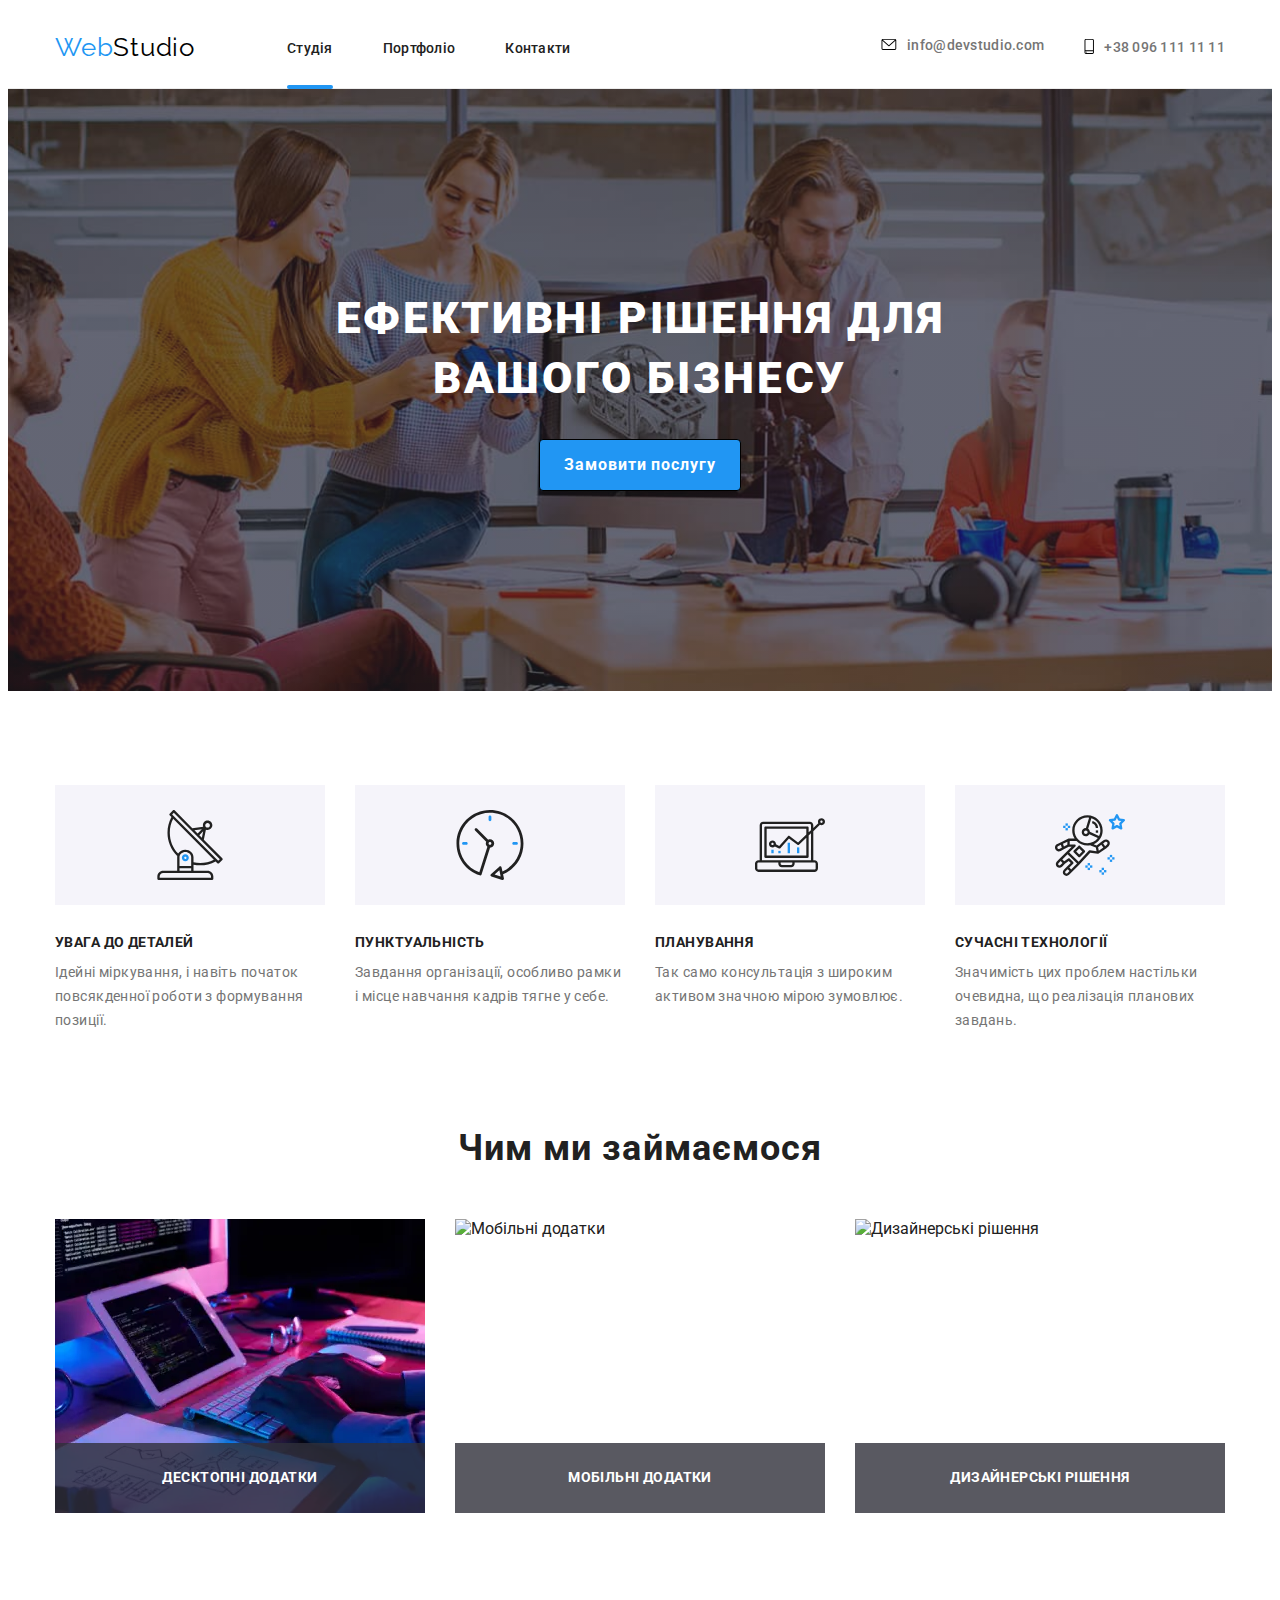
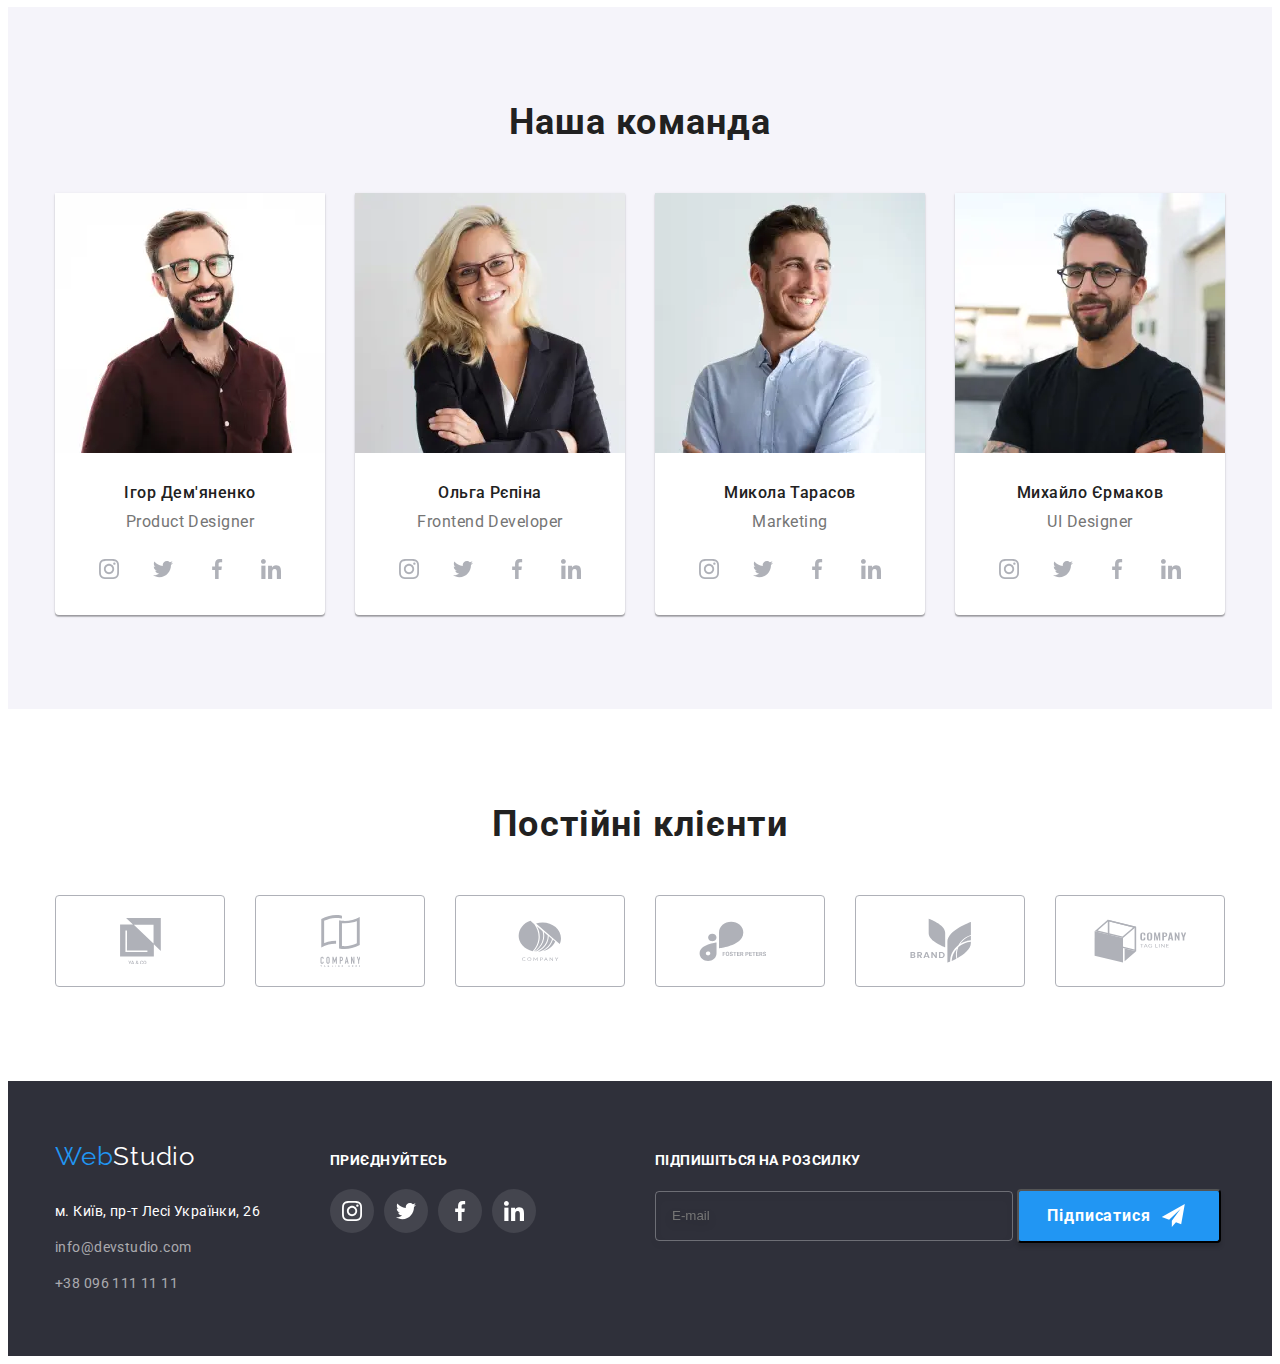
==== commit fbdb256c: "source" ====
--- a/index.html
+++ b/index.html
@@ -119,20 +119,32 @@
             <h2 class="busi__title">Чим ми займаємося</h2>
             <ul class="busi__list">
                 <li class="busi__tumb">
-                    <img class="busi__image" srcset="./img/img11.jpg 1x, ./img/img11@2x.jpg 2x" src="./img/img11.jpg" alt="Десктопні додатки" width="370">
+                    <picture>
+                        <source type="image/webp" srcset="./img/img11.webp 1x, ./img/img11@2x.webp 2x">
+                        <source type="image/jpeg" srcset="./img/img11.jpg 1x, ./img/img11@2x.jpg 2x">                      
+                        <img class="busi__image" src="./img/img11.jpg" alt="Десктопні додатки" width="370">
+                    </picture>
                     <div class="busi__box">   
                         <p class="busi__text">Десктопні додатки</p>
                     </div> 
                 </li> 
                 <li class="busi__tumb">
-                    <img class="busi__image" srcset="./img/img22.jpg 1x, ./img/img22@2x.jpg 2x" src="./img/img22.jpg" alt="Мобільні додатки" width="370">
+                    <picture>
+                        <source type="image/webp" srcset="./img/img22.webp 1x, ./img/img22@2x.webp 2x">
+                        <source type="image/jpeg" srcset="./img/img22.jpg 1x, ./img/img22@2x.jpg 2x">
+                        <img class="busi__image" src="./img/img22.jpg" alt="Мобільні додатки" width="370">
+                    </picture>
                     <div class="busi__box">   
                         <p class="busi__text">Мобільні додатки</p>
                     </div> 
                 </li> 
                 <li class="busi__tumb">
-                    <img class="busi__image" srcset="./img/img33.jpg 1x, ./img/img33@2x.jpg 2x" src="./img/img33.jpg" alt="Дизайнерські рішення" width="370">
-                    <div class="busi__box">   
+                    <picture>
+                        <source type="image/webp" srcset="./img/img33.webp 1x, ./img/img33@2x.webp 2x">
+                        <source type="image/jpeg" srcset="./img/img33.jpg 1x, ./img/img33@2x.jpg 2x">
+                        <img class="busi__image" src="./img/img33.jpg" alt="Дизайнерські рішення" width="370">
+                    </picture>
+                        <div class="busi__box">   
                         <p class="busi__text">Дизайнерські рішення</p>
                     </div> 
                 </li> 
@@ -147,8 +159,13 @@
             <h2 class="team__title">Наша команда</h2>
 
             <ul class="team__list">
-                <li class="badge">   
-                    <img class="badge__image" srcset="./img/img1.jpg 1x, ./img/img1@2x.jpg 2x" src="./img/img1.jpg" alt="Ігор Дем'яненко" width="270">
+                <li class="badge">
+                     <picture>
+                        <source type="image/webp" srcset="./img/img1.webp 1x, ./img/img1@2x.webp 2x">
+                        <source type="image/jpeg" srcset="./img/img1.jpg 1x, ./img/img1@2x.jpg 2x">
+                        <img class="badge__image" src="./img/img1.jpg" alt="Ігор Дем'яненко" width="270">
+                     </picture>  
+                    
                     <div class="badge__data">
                         <h3 class="badge__title">Ігор Дем'яненко</h3>
                         <p class="badge__desc">Product Designer</p>
@@ -189,7 +206,12 @@
 
                 </li>
                 <li class="badge">
-                    <img class="badge__image" srcset="./img/img2.jpg 1x, ./img/img2@2x.jpg 2x" src="./img/img2.jpg" alt="Ольга Рєпіна" width="270">
+                    <picture>
+                        <source type="image/webp" srcset="./img/img2.webp 1x, ./img/img2@2x.webp 2x">
+                        <source type="image/jpeg" srcset="./img/img2.jpg 1x, ./img/img2@2x.jpg 2x">
+                        <img class="badge__image" src="./img/img2.jpg" alt="Ольга Рєпіна" width="270">
+                     </picture>
+                    
                     <div class="badge__data">    
                         <h3 class="badge__title">Ольга Рєпіна</h3>
                         <p class="badge__desc">Frontend Developer</p>
@@ -229,7 +251,12 @@
                     
                 </li>
                 <li class="badge">
-                    <img class="badge__image" srcset="./img/img3.jpg 1x, ./img/img3@2x.jpg 2x" src="./img/img3.jpg" alt="Микола Тарасов" width="270">
+                    <picture>
+                        <source type="image/webp" srcset="./img/img3.webp 1x, ./img/img3@2x.webp 2x">
+                        <source type="image/jpeg" srcset="./img/img3.jpg 1x, ./img/img3@2x.jpg 2x">
+                        <img class="badge__image" src="./img/img3.jpg" alt="Микола Тарасов" width="270">
+                     </picture>
+                    
                     <div class="badge__data">   
                         <h3 class="badge__title">Микола Тарасов</h3>
                         <p class="badge__desc">Marketing</p>
@@ -269,7 +296,12 @@
                     
                 </li>
                 <li class="badge">
-                    <img class="badge__image" srcset="./img/img4.jpg 1x, ./img/img4@2x.jpg 2x" src="./img/img4.jpg" alt="Михайло Єрмаков" width="270">
+                    <picture>
+                        <source type="image/webp" srcset="./img/img4.webp 1x, ./img/img4@2x.webp 2x">
+                        <source type="image/jpeg" srcset="./img/img4.jpg 1x, ./img/img4@2x.jpg 2x">
+                        <img class="badge__image" src="./img/img4.jpg" alt="Михайло Єрмаков" width="270">
+                     </picture>
+                    
                     <div class="badge__data">
                         <h3 class="badge__title">Михайло Єрмаков</h3>
                         <p class="badge__desc">UI Designer</p>
--- a/css/main.min.css
+++ b/css/main.min.css
@@ -1 +1 @@
-body{font-family:"Roboto",sans-serif;color:var(--brand-color-text)}*,*::before,*::after{-webkit-box-sizing:border-box;box-sizing:border-box}.section{padding-top:60px;padding-bottom:60px}.container{margin-right:auto;margin-left:auto;padding-right:15px;padding-left:15px}@media screen and (min-width: 320px){.container{width:320px}}@media screen and (min-width: 480px){.container{width:480px}}@media screen and (min-width: 768px){.container{width:768px}}@media screen and (min-width: 1200px){.container{width:1200px}}:root{--brand-color-text: #212121;--brand-color-hero: #FFFFFF;--brand-color-backgraund: #2F303A;--brand-color-link: #2196F3;--brand-color-logo: #2196F3;--brand-color-logo-two: #000000;--brand-color-description: #757575;--brand-color-button: #2196F3;--brand-color-contacts: rgba(255, 255, 255, 0.6);--brand-color-com: #F5F4FA;--brand-color-bgd: #F5F5F5;--brand-color-header-icon: #757575;--brand-color-features: #F5F4FA;--brand-color-social-link: #AFB1B8;--brand-color-border: #AFB1B8;--brand-color-icon: #AFB1B8;--brand-color-bgd-icon-foot: rgba(255, 255, 255, 0.1);--brand-color-button-hf: #188CE8;--brand-color-border-card: #EEEEEE}.header{background:var(--brand-color-hero);border-bottom:1px solid #ececec;padding-top:16px;padding-bottom:16px}@media screen and (min-width: 1200px){.header{padding-top:24px;padding-bottom:25px}}.header__container{position:relative}@media screen and (min-width: 768px){.header__container{display:-webkit-box;display:-ms-flexbox;display:flex;-webkit-box-pack:justify;-ms-flex-pack:justify;justify-content:space-between;-webkit-box-align:center;-ms-flex-align:center;align-items:center}}.header .menu-button{position:absolute;top:-5px;right:-5px;padding:0;border:none;background-color:rgba(0,0,0,0);cursor:pointer}@media screen and (min-width: 768px){.header .menu-button{display:none}}.navigation__logo-f{font-family:"Raleway",sans-serif;font-size:26px;line-height:1.2;letter-spacing:.03em;color:var(--brand-color-logo);text-decoration:none}.navigation__logo-f:hover{color:var(--brand-color-text)}.navigation__logo-f:focus{color:var(--brand-color-text)}.navigation__logo-f:hover>.navigation__logo-s{color:var(--brand-color-logo)}.navigation__logo-f:focus>.navigation__logo-s{color:var(--brand-color-logo)}.navigation__logo-s{font-family:"Raleway",sans-serif;color:var(--brand-color-logo-two);text-decoration:none}.navigation__logo-s:hover{color:var(--brand-color-logo)}.navigation__logo-s:focus{color:var(--brand-color-logo)}.navigation__menu{display:none;list-style:none;padding-left:0;margin-top:0;margin-bottom:0}@media screen and (min-width: 768px){.navigation__menu{display:-webkit-box;display:-ms-flexbox;display:flex;gap:50px}}.navigation__link{padding-bottom:33px;position:relative;font-weight:500;font-size:14px;line-height:1.14;letter-spacing:.02em;text-decoration:none;color:var(--brand-color-text);-webkit-transition:color 250ms cubic-bezier(0.4, 0, 0.2, 1);transition:color 250ms cubic-bezier(0.4, 0, 0.2, 1)}.navigation__link:hover{color:var(--brand-color-link)}.navigation__link:focus{color:var(--brand-color-link)}@media screen and (min-width: 1200px){.navigation__link--current::after{display:block;position:absolute;bottom:0;left:0;width:100%;height:4px;content:"";background-color:var(--brand-color-link);border-radius:2px}}@media screen and (min-width: 768px){.navigation{display:-webkit-box;display:-ms-flexbox;display:flex;-webkit-box-align:center;-ms-flex-align:center;align-items:center;gap:88px}}@media screen and (min-width: 1200px){.navigation{gap:92px}}.contacts{display:none;list-style:none;padding-left:0;margin-top:0;margin-bottom:0}@media screen and (min-width: 768px){.contacts{display:-webkit-box;display:-ms-flexbox;display:flex;-webkit-box-orient:vertical;-webkit-box-direction:normal;-ms-flex-direction:column;flex-direction:column;row-gap:10px}}@media screen and (min-width: 1200px){.contacts{display:-webkit-box;display:-ms-flexbox;display:flex;-webkit-box-orient:horizontal;-webkit-box-direction:normal;-ms-flex-direction:row;flex-direction:row;-webkit-column-gap:40px;-moz-column-gap:40px;column-gap:40px}}.contacts__link{font-weight:500;font-size:14px;line-height:1.14;letter-spacing:.02em;text-decoration:none;color:var(--brand-color-description);-webkit-transition:color 250ms cubic-bezier(0.4, 0, 0.2, 1),fill 250ms cubic-bezier(0.4, 0, 0.2, 1);transition:color 250ms cubic-bezier(0.4, 0, 0.2, 1),fill 250ms cubic-bezier(0.4, 0, 0.2, 1)}.contacts__link:hover{color:var(--brand-color-link);fill:var(--brand-color-link)}.contacts__link:focus{color:var(--brand-color-link);fill:var(--brand-color-link)}.contacts__icon{margin-right:10px;display:none}@media screen and (min-width: 768px){.contacts__icon{display:inline}}.hero{background-size:cover;background-position:center center;background-repeat:no-repeat;background-image:-webkit-gradient(linear, left top, left bottom, from(rgba(47, 48, 58, 0.4)), to(rgba(47, 48, 58, 0.4))),url(../img/hero.jpg);background-image:linear-gradient(rgba(47, 48, 58, 0.4), rgba(47, 48, 58, 0.4)),url(../img/hero.jpg);background-color:var(--brand-color-backgraund);padding-top:118px;padding-bottom:118px}@media(min-device-pixel-ratio: 2),(-webkit-min-device-pixel-ratio: 2),(min-resolution: 2dppx),(min-resolution: 192dpi){.hero{background-image:-webkit-gradient(linear, left top, left bottom, from(rgba(47, 48, 58, 0.4)), to(rgba(47, 48, 58, 0.4))),url(../img/hero@2x.jpg);background-image:linear-gradient(rgba(47, 48, 58, 0.4), rgba(47, 48, 58, 0.4)),url(../img/hero@2x.jpg)}}@media screen and (min-width: 1200px){.hero{padding-top:200px;padding-bottom:200px}}.hero__box{display:-webkit-box;display:-ms-flexbox;display:flex;-webkit-box-orient:vertical;-webkit-box-direction:normal;-ms-flex-direction:column;flex-direction:column;-webkit-box-align:center;-ms-flex-align:center;align-items:center;row-gap:30px}.hero__title{width:360px;font-weight:900;font-size:26px;line-height:1.61;letter-spacing:.06em;text-transform:uppercase;color:var(--brand-color-hero);text-align:center;margin-top:0;margin-bottom:0}@media screen and (min-width: 1200px){.hero__title{font-size:44px;line-height:1.36;width:696px}}.hero__button{padding:10px 24px;border:1px solid #000;-webkit-box-shadow:0px 4px 4px rgba(0,0,0,.15);box-shadow:0px 4px 4px rgba(0,0,0,.15);border-radius:4px;font-family:"Roboto";font-weight:700;font-size:16px;line-height:1.9;text-align:center;letter-spacing:.06em;color:var(--brand-color-hero);background:var(--brand-color-button);cursor:pointer;-webkit-transition:scaleX 250ms cubic-bezier(0.4, 0, 0.2, 1),border 250ms cubic-bezier(0.4, 0, 0.2, 1),-webkit-filter 250ms cubic-bezier(0.4, 0, 0.2, 1);transition:scaleX 250ms cubic-bezier(0.4, 0, 0.2, 1),border 250ms cubic-bezier(0.4, 0, 0.2, 1),-webkit-filter 250ms cubic-bezier(0.4, 0, 0.2, 1);transition:scaleX 250ms cubic-bezier(0.4, 0, 0.2, 1),filter 250ms cubic-bezier(0.4, 0, 0.2, 1),border 250ms cubic-bezier(0.4, 0, 0.2, 1);transition:scaleX 250ms cubic-bezier(0.4, 0, 0.2, 1),filter 250ms cubic-bezier(0.4, 0, 0.2, 1),border 250ms cubic-bezier(0.4, 0, 0.2, 1),-webkit-filter 250ms cubic-bezier(0.4, 0, 0.2, 1)}.hero__button:hover{-webkit-filter:drop-shadow(0px 4px 4px rgba(0, 0, 0, 0.25));filter:drop-shadow(0px 4px 4px rgba(0, 0, 0, 0.25));-webkit-transform:scaleX(1.03);transform:scaleX(1.03);border:none}.hero__button:focus{-webkit-filter:drop-shadow(0px 4px 4px rgba(0, 0, 0, 0.25));filter:drop-shadow(0px 4px 4px rgba(0, 0, 0, 0.25));-webkit-transform:scaleX(1.03);transform:scaleX(1.03);border:none}.features{width:100%}.features__items{padding-left:0;margin:0;list-style:none}@media screen and (min-width: 768px){.features__items{display:-webkit-box;display:-ms-flexbox;display:flex;-ms-flex-wrap:wrap;flex-wrap:wrap;gap:30px}}@media screen and (min-width: 1200px){.features__items{display:-webkit-box;display:-ms-flexbox;display:flex;-webkit-box-pack:justify;-ms-flex-pack:justify;justify-content:space-between}}.features__items>li{width:290px;margin-bottom:30px}@media screen and (min-width: 480px){.features__items>li{width:450px}}@media screen and (min-width: 768px){.features__items>li{-ms-flex-preferred-size:calc((100% - 30px)/2);flex-basis:calc((100% - 30px)/2);margin-bottom:0}}@media screen and (min-width: 1200px){.features__items>li{-ms-flex-preferred-size:270px;flex-basis:270px}}.features__items>li:last-child{margin-bottom:0px}.features__ill{display:-webkit-box;display:-ms-flexbox;display:flex;-webkit-box-pack:center;-ms-flex-pack:center;justify-content:center;height:120px;margin-bottom:30px;-webkit-box-align:center;-ms-flex-align:center;align-items:center;background-color:var(--brand-color-features)}.features__title{margin:0 0 10px 0;font-size:14px;line-height:1.14;letter-spacing:.03em;text-transform:uppercase;text-align:center;color:var(--brand-color-text)}@media screen and (min-width: 768px){.features__title{text-align:left}}.features__text{margin:0;font-size:14px;line-height:1.7;letter-spacing:.03em;color:var(--brand-color-description)}.busi{display:none;padding-top:0}@media screen and (min-width: 1200px){.busi{display:block}}.busi__title{margin-top:0;margin-bottom:50px;font-size:36px;line-height:1.17;letter-spacing:.03em;color:var(--brand-color-text);text-align:center}.busi__list{margin-top:0;margin-bottom:0;-webkit-box-pack:justify;-ms-flex-pack:justify;justify-content:space-between;padding-left:0;list-style:none;display:-webkit-box;display:-ms-flexbox;display:flex}.busi__tumb{position:relative}.busi__image{display:block}.busi__box{padding-top:27px;position:absolute;bottom:0;width:100%;height:70px;z-index:1;background-size:cover;background-position:center center;background-repeat:no-repeat;background-color:rgba(47,48,58,.8)}.busi__text{margin-top:0;margin-bottom:0;font-weight:700;font-size:14px;line-height:1.14;text-align:center;letter-spacing:.03em;text-transform:uppercase;color:var(--brand-color-hero)}.team{background:var(--brand-color-com)}.team__title{text-align:center;margin-top:0;font-size:36px;line-height:1.17;letter-spacing:.03em;color:var(--brand-color-text)}@media screen and (min-width: 1200px){.team__title{margin-bottom:50px}}.team__list{padding-left:0;margin-top:0;margin-bottom:0;list-style:none}@media screen and (min-width: 768px){.team__list{display:-webkit-box;display:-ms-flexbox;display:flex;-ms-flex-wrap:wrap;flex-wrap:wrap;row-gap:30px;-webkit-column-gap:30px;-moz-column-gap:30px;column-gap:30px}}@media screen and (min-width: 1200px){.team__list{display:-webkit-box;display:-ms-flexbox;display:flex;-webkit-box-pack:justify;-ms-flex-pack:justify;justify-content:space-between}}.clients{width:100%}.clients__title{margin-top:0;margin-bottom:0;font-weight:700;font-size:28px;line-height:1.18;text-align:center;letter-spacing:.03em;color:var(--brand-color-text);text-align:center;margin-bottom:30px}@media screen and (min-width: 1200px){.clients__title{font-weight:700;font-size:36px;line-height:1.17;margin-bottom:50px}}.clients__list{margin-top:0;margin-bottom:0;padding-left:0;list-style:none;display:-webkit-box;display:-ms-flexbox;display:flex;-ms-flex-wrap:wrap;flex-wrap:wrap;gap:30px}@media screen and (min-width: 1200px){.clients__list{display:-webkit-box;display:-ms-flexbox;display:flex;-webkit-box-pack:justify;-ms-flex-pack:justify;justify-content:space-between}}.clients__link{-ms-flex-preferred-size:calc((100% - 30px)/2);flex-basis:calc((100% - 30px)/2)}@media screen and (min-width: 768px){.clients__link{-ms-flex-preferred-size:calc((100% - 60px)/3);flex-basis:calc((100% - 60px)/3)}}@media screen and (min-width: 1200px){.clients__link{-ms-flex-preferred-size:170px;flex-basis:170px}}.clients__logo{height:92px;display:-webkit-box;display:-ms-flexbox;display:flex;-webkit-box-align:center;-ms-flex-align:center;align-items:center;-webkit-box-pack:center;-ms-flex-pack:center;justify-content:center;border:1px solid var(--brand-color-border);border-radius:4px;fill:var(--brand-color-border);-webkit-transition:border-color 250ms cubic-bezier(0.4, 0, 0.2, 1),fill 250ms cubic-bezier(0.4, 0, 0.2, 1);transition:border-color 250ms cubic-bezier(0.4, 0, 0.2, 1),fill 250ms cubic-bezier(0.4, 0, 0.2, 1)}.clients__logo:hover{border-color:var(--brand-color-link);fill:var(--brand-color-link)}.clients__logo:focus{border-color:var(--brand-color-link);fill:var(--brand-color-link)}.hidden-title{margin-right:auto;margin-left:auto;margin-top:0;display:none}.badge{width:270px;background:var(--brand-color-hero);-webkit-box-shadow:0px 1px 3px rgba(0,0,0,.12),0px 1px 1px rgba(0,0,0,.14),0px 2px 1px rgba(0,0,0,.2);box-shadow:0px 1px 3px rgba(0,0,0,.12),0px 1px 1px rgba(0,0,0,.14),0px 2px 1px rgba(0,0,0,.2);border-radius:0px 0px 4px 4px;margin-bottom:30px;padding-bottom:24px}.badge:last-child{margin-bottom:0}@media screen and (min-width: 480px){.badge{width:450px}}@media screen and (min-width: 768px){.badge{-ms-flex-preferred-size:calc((100% - 30px)/2);flex-basis:calc((100% - 30px)/2);margin-bottom:0}}@media screen and (min-width: 1200px){.badge{-ms-flex-preferred-size:270px;flex-basis:270px;margin-bottom:0}}.badge__image{display:block;width:270px}@media screen and (min-width: 480px){.badge__image{width:450px}}@media screen and (min-width: 768px){.badge__image{width:354px}}@media screen and (min-width: 1200px){.badge__image{width:270px}}.badge__data{padding-top:30px;margin-bottom:16px;text-align:center}.badge__title{margin-top:0;margin-bottom:10px;font-weight:500;font-size:16px;line-height:1.19;letter-spacing:.03em;color:var(--brand-color-text)}.badge__desc{margin-top:0;margin-bottom:0;font-weight:400;font-size:16px;line-height:1.19;letter-spacing:.03em;color:var(--brand-color-description)}.badge__list{width:206px;height:44px;padding-left:0;list-style:none;display:-webkit-box;display:-ms-flexbox;display:flex;-webkit-box-pack:justify;-ms-flex-pack:justify;justify-content:space-between;margin-right:auto;margin-left:auto}.sign{display:-webkit-inline-box;display:-ms-inline-flexbox;display:inline-flex;-webkit-box-pack:center;-ms-flex-pack:center;justify-content:center;-webkit-box-align:center;-ms-flex-align:center;align-items:center;width:44px;height:44px;border:none;border-radius:50%;fill:var(--brand-color-icon);-webkit-transition:background-color 250ms cubic-bezier(0.4, 0, 0.2, 1),fill 250ms cubic-bezier(0.4, 0, 0.2, 1);transition:background-color 250ms cubic-bezier(0.4, 0, 0.2, 1),fill 250ms cubic-bezier(0.4, 0, 0.2, 1)}.sign:hover{background-color:var(--brand-color-link);fill:var(--brand-color-hero)}.sign:focus{background-color:var(--brand-color-link)}.footer{padding-top:60px;padding-bottom:60px;background:var(--brand-color-backgraund)}@media screen and (min-width: 1200px){.footer__base{display:-webkit-box;display:-ms-flexbox;display:flex;-webkit-box-pack:justify;-ms-flex-pack:justify;justify-content:space-between;-webkit-box-align:baseline;-ms-flex-align:baseline;align-items:baseline}}@media screen and (min-width: 768px){.footer__location{display:-webkit-box;display:-ms-flexbox;display:flex;-ms-flex-pack:distribute;justify-content:space-around;-webkit-box-align:baseline;-ms-flex-align:baseline;align-items:baseline}}@media screen and (min-width: 1200px){.footer__location{-webkit-column-gap:70px;-moz-column-gap:70px;column-gap:70px}}.footer__logo-f{display:block;width:154px;margin-right:auto;margin-left:auto;font-family:"Raleway",sans-serif;font-size:24px;line-height:1.17;letter-spacing:.03em;color:var(--brand-color-logo);text-decoration:none}@media screen and (min-width: 1200px){.footer__logo-f{font-size:26px;line-height:1.2;margin-right:0;margin-left:0}}.footer__logo-f:hover{color:var(--brand-color-hero)}.footer__logo-f:focus{color:var(--brand-color-hero)}.footer__logo-f:hover>.footer__logo-s{color:var(--brand-color-logo)}.footer__logo-f:focus>.footer__logo-s{color:var(--brand-color-logo)}.footer__logo-s{color:var(--brand-color-hero)}.footer__logo-s:hover{color:var(--brand-color-logo)}.footer__logo-s:focus{color:var(--brand-color-logo)}.footer__address{font-style:normal;margin-top:28px;margin-bottom:60px}@media screen and (min-width: 1200px){.footer__address{margin-bottom:0}}.footer__applications{display:-webkit-box;display:-ms-flexbox;display:flex;-webkit-box-orient:vertical;-webkit-box-direction:normal;-ms-flex-direction:column;flex-direction:column;row-gap:20px;margin-bottom:60px;-webkit-box-align:center;-ms-flex-align:center;align-items:center}@media screen and (min-width: 1200px){.footer__applications{-webkit-box-align:start;-ms-flex-align:start;align-items:flex-start}}.footer__title{margin-top:0;margin-bottom:0;font-weight:700;font-size:14px;line-height:1.14;letter-spacing:.03em;text-transform:uppercase;color:var(--brand-color-hero)}.footer__list{width:206px;height:44px;display:-webkit-box;display:-ms-flexbox;display:flex;-webkit-box-pack:justify;-ms-flex-pack:justify;justify-content:space-between;list-style:none;margin-top:0;margin-bottom:0;padding-left:0}.footer__sign{width:44px;height:44px;display:-webkit-box;display:-ms-flexbox;display:flex;-webkit-box-align:center;-ms-flex-align:center;align-items:center;-webkit-box-pack:center;-ms-flex-pack:center;justify-content:center;border:none;border-radius:50%;background-color:var(--brand-color-bgd-icon-foot);fill:var(--brand-color-hero);-webkit-transition:background-color 250ms cubic-bezier(0.4, 0, 0.2, 1);transition:background-color 250ms cubic-bezier(0.4, 0, 0.2, 1)}.footer__sign:hover{background-color:var(--brand-color-link)}.footer__sign:focus{background-color:var(--brand-color-link)}.footer__form{width:290px}@media screen and (min-width: 480px){.footer__form{width:450px}}@media screen and (min-width: 768px){.footer__form{margin-right:auto;margin-left:auto}}@media screen and (min-width: 1200px){.footer__form{width:570px;margin-right:0;margin-left:0}}.footer__form-title{margin-top:0;margin-bottom:20px;font-weight:700;font-size:14px;line-height:1.14;letter-spacing:.03em;text-transform:uppercase;text-align:center;color:var(--brand-color-hero)}@media screen and (min-width: 1200px){.footer__form-title{text-align:start}}.footer__box{width:100%}@media screen and (min-width: 1200px){.footer__box{display:-webkit-box;display:-ms-flexbox;display:flex;-webkit-box-pack:justify;-ms-flex-pack:justify;justify-content:space-between;-webkit-box-align:center;-ms-flex-align:center;align-items:center}}.footer__input{width:290px;height:50px;padding:15px 16px;margin-bottom:20px;border:1px solid rgba(255,255,255,.3);-webkit-filter:drop-shadow(0px 4px 4px rgba(0, 0, 0, 0.15));filter:drop-shadow(0px 4px 4px rgba(0, 0, 0, 0.15));border-radius:4px;color:rgba(255,255,255,.6);background-color:rgba(0,0,0,0);-webkit-transition:border-color 250ms cubic-bezier(0.4, 0, 0.2, 1);transition:border-color 250ms cubic-bezier(0.4, 0, 0.2, 1)}@media screen and (min-width: 480px){.footer__input{width:450px}}@media screen and (min-width: 1200px){.footer__input{width:358px;margin-bottom:0}}.footer__input:hover{border-color:var(--brand-color-logo)}.footer__input:focus{border-color:var(--brand-color-logo)}.footer__button{margin-right:auto;margin-left:auto;padding:10px 34px 10px 28px;font-family:"Roboto";font-style:normal;font-weight:700;font-size:16px;line-height:1.87;display:-webkit-box;display:-ms-flexbox;display:flex;-webkit-box-align:center;-ms-flex-align:center;align-items:center;letter-spacing:.06em;color:var(--brand-color-hero);fill:var(--brand-color-hero);background:#2196f3;-webkit-box-shadow:0px 4px 4px rgba(0,0,0,.15);box-shadow:0px 4px 4px rgba(0,0,0,.15);border-radius:4px;cursor:pointer;-webkit-transition:background-color 250ms cubic-bezier(0.4, 0, 0.2, 1),fill 250ms cubic-bezier(0.4, 0, 0.2, 1);transition:background-color 250ms cubic-bezier(0.4, 0, 0.2, 1),fill 250ms cubic-bezier(0.4, 0, 0.2, 1)}.footer__button:hover{background-color:var(--brand-color-button-hf);fill:var(--brand-color-contacts)}.footer__button:focus{background-color:var(--brand-color-button-hf);fill:var(--brand-color-contacts)}.footer__icon{margin-left:10px}.address{list-style:none;padding-left:0;margin-top:0;margin-bottom:0;display:-webkit-box;display:-ms-flexbox;display:flex;-webkit-box-orient:vertical;-webkit-box-direction:normal;-ms-flex-direction:column;flex-direction:column;row-gap:12px;-webkit-box-align:center;-ms-flex-align:center;align-items:center}@media screen and (min-width: 1200px){.address{-webkit-box-align:start;-ms-flex-align:start;align-items:flex-start}}.address__link{font-weight:400;font-size:14px;line-height:1.71;letter-spacing:.03em;text-decoration:none;color:var(--brand-color-hero);-webkit-transition:color 250ms cubic-bezier(0.4, 0, 0.2, 1);transition:color 250ms cubic-bezier(0.4, 0, 0.2, 1)}.address__link:hover{color:var(--brand-color-link)}.address__link:focus{color:var(--brand-color-link)}.address__cont{font-weight:400;font-size:14px;line-height:1.71;letter-spacing:.03em;text-decoration:none;color:var(--brand-color-contacts);-webkit-transition:color 250ms cubic-bezier(0.4, 0, 0.2, 1);transition:color 250ms cubic-bezier(0.4, 0, 0.2, 1)}.address__cont:hover{color:var(--brand-color-link)}.address__cont:focus{color:var(--brand-color-link)}.form-input{position:relative;padding-left:42px;width:100%;height:40px;border:1px solid rgba(33,33,33,.2);border-radius:4px;-webkit-transition:border-color 250ms cubic-bezier(0.4, 0, 0.2, 1),fill 250ms cubic-bezier(0.4, 0, 0.2, 1);transition:border-color 250ms cubic-bezier(0.4, 0, 0.2, 1),fill 250ms cubic-bezier(0.4, 0, 0.2, 1)}.form-input__icon{display:inline-block;position:absolute;width:18px;height:18px;top:50%;left:12px;-webkit-transform:translateY(-50%);transform:translateY(-50%)}.form-input:hover,.form-input:hover+.form-input__icon{border-color:var(--brand-color-logo);fill:var(--brand-color-logo)}.form-input:focus,.form-input:focus+.form-input__icon{border-color:var(--brand-color-logo);fill:var(--brand-color-logo)}.form-area{resize:none;height:120px;border:1px solid rgba(33,33,33,.2);border-radius:4px;padding:12px 16px;font-size:12px;line-height:1.17;letter-spacing:.01em;color:rgba(117,117,117,.5)}.form-area:hover{border-color:var(--brand-color-logo)}.form-area:focus{border-color:var(--brand-color-logo)}.accept-terms{display:-webkit-box;display:-ms-flexbox;display:flex;-webkit-box-align:center;-ms-flex-align:center;align-items:center;width:370px;margin-bottom:30px;margin-right:auto;margin-left:auto;font-size:12px;line-height:1.166;letter-spacing:.03em}@media screen and (min-width: 1200px){.accept-terms{width:425px;font-size:14px;line-height:1.71}}.accept-terms:hover{border-color:#188ce8}.accept-terms:focus{border-color:#188ce8}.accept-terms__checkbox{-webkit-appearance:none;-moz-appearance:none;appearance:none}.accept-terms__icon{position:absolute;border:2px solid var(--brand-color-text);border-radius:2px;fill:none}.accept-terms__checkbox:hover+.accept-terms__icon{border-color:var(--brand-color-description)}.accept-terms__checkbox:hover~.accept-terms__label{color:#405340}.accept-terms__label{position:relative;padding-left:35.88px;width:290px;font-size:12px;line-height:1.166;letter-spacing:.03em;color:var(--brand-color-description)}@media screen and (min-width: 480px){.accept-terms__label{width:370px}}@media screen and (min-width: 1200px){.accept-terms__label{width:425px;font-size:14px;line-height:1.71}}.accept-terms__checkbox:checked+.accept-terms__icon{fill:var(--brand-color-hero);background-color:var(--brand-color-logo);border-color:var(--brand-color-logo)}.accept-terms__checkbox:checked~.accept-terms__label{color:#405340}.accept-terms__contract{color:var(--brand-color-link)}.backdrop{position:fixed;top:0;left:0;width:100%;height:100%;background-color:rgba(0,0,0,.2);scale:1;-webkit-transition:scale 250ms cubic-bezier(0.4, 0, 0.2, 1),visibility 250ms cubic-bezier(0.4, 0, 0.2, 1);transition:scale 250ms cubic-bezier(0.4, 0, 0.2, 1),visibility 250ms cubic-bezier(0.4, 0, 0.2, 1)}.is-hidden{scale:0;visibility:hidden;pointer-events:none}.modal{position:absolute;width:100%;max-width:290px;height:100%;max-height:609px;background-color:var(--brand-color-hero);top:50%;left:50%;-webkit-transform:translate(-50%, -50%);transform:translate(-50%, -50%);-webkit-box-shadow:0px 1px 3px rgba(0,0,0,.12),0px 1px 1px rgba(0,0,0,.14),0px 2px 1px rgba(0,0,0,.2);box-shadow:0px 1px 3px rgba(0,0,0,.12),0px 1px 1px rgba(0,0,0,.14),0px 2px 1px rgba(0,0,0,.2);border-radius:4px}@media screen and (min-width: 480px){.modal{max-width:450px;max-height:609px}}@media screen and (min-width: 1200px){.modal{max-width:528px;max-height:581px}}.modal__container{position:relative;padding-top:8px;padding-bottom:40px;width:100%;height:100%}.modal__button{position:absolute;top:14px;right:14px;padding:0;border:none}.modal__form{padding-top:37px;padding-right:10px;padding-left:10px;display:-webkit-box;display:-ms-flexbox;display:flex;-webkit-box-orient:vertical;-webkit-box-direction:normal;-ms-flex-direction:column;flex-direction:column}@media screen and (min-width: 480px){.modal__form{padding-right:40px;padding-left:40px}}.modal__title{margin-top:2px;margin-bottom:12px;font-weight:700;font-size:20px;line-height:23px;text-align:center;letter-spacing:.03em;color:var(--brand-color-text)}.modal__list{display:-webkit-box;display:-ms-flexbox;display:flex;-webkit-box-orient:vertical;-webkit-box-direction:normal;-ms-flex-direction:column;flex-direction:column;row-gap:10px;margin-top:0;margin-bottom:20px;padding-left:0;list-style:none}.modal__field{display:-webkit-box;display:-ms-flexbox;display:flex;-webkit-box-orient:vertical;-webkit-box-direction:normal;-ms-flex-direction:column;flex-direction:column;row-gap:4px}.modal__label{font-size:12px;line-height:1.17;letter-spacing:.01em;color:var(--brand-color-description)}.modal__input{position:relative}.modal__btn{display:block;margin-right:auto;margin-left:auto}.close-button{background-color:var(--brand-color-hero);-webkit-transition:fill 250ms cubic-bezier(0.4, 0, 0.2, 1);transition:fill 250ms cubic-bezier(0.4, 0, 0.2, 1)}.close-button:hover{fill:var(--brand-color-button)}.close-button:focus{fill:var(--brand-color-button)}.close-button__icon{padding:3px;border:1px solid rgba(0,0,0,.1);border-radius:50%}.submit-button{padding:10px 52px;font-family:"Roboto";font-weight:700;font-size:16px;line-height:1.87;letter-spacing:.06em;color:var(--brand-color-hero);background-color:var(--brand-color-button);-webkit-box-shadow:0px 4px 4px rgba(0,0,0,.15);box-shadow:0px 4px 4px rgba(0,0,0,.15);border-radius:4px;border:none;cursor:pointer}.submit-button:hover{background-color:var(--brand-color-button-hf)}.submit-button:focus{background-color:var(--brand-color-button-hf)}.portfolio__list{padding-left:0;list-style:none;display:-webkit-box;display:-ms-flexbox;display:flex;-ms-flex-wrap:wrap;flex-wrap:wrap;-webkit-column-gap:8px;-moz-column-gap:8px;column-gap:8px;row-gap:15px}@media screen and (min-width: 480px){.portfolio__list{width:321px}}@media screen and (min-width: 768px){.portfolio__list{width:570px;-ms-flex-wrap:nowrap;flex-wrap:nowrap;-webkit-box-pack:center;-ms-flex-pack:center;justify-content:center;-webkit-column-gap:8px;-moz-column-gap:8px;column-gap:8px;margin:0 auto 50px}}.portfolio__button{font-family:"Roboto";font-weight:500;font-size:12px;line-height:1.6;padding:6px 22px 6px 22px;letter-spacing:.03em;color:var(--brand-color-text);background-color:var(--brand-color-com);border:none;border-radius:4px;cursor:pointer;-webkit-transition:color 250ms cubic-bezier(0.4, 0, 0.2, 1),background-color 250ms cubic-bezier(0.4, 0, 0.2, 1),-webkit-box-shadow 250ms cubic-bezier(0.4, 0, 0.2, 1);transition:color 250ms cubic-bezier(0.4, 0, 0.2, 1),background-color 250ms cubic-bezier(0.4, 0, 0.2, 1),-webkit-box-shadow 250ms cubic-bezier(0.4, 0, 0.2, 1);transition:color 250ms cubic-bezier(0.4, 0, 0.2, 1),background-color 250ms cubic-bezier(0.4, 0, 0.2, 1),box-shadow 250ms cubic-bezier(0.4, 0, 0.2, 1);transition:color 250ms cubic-bezier(0.4, 0, 0.2, 1),background-color 250ms cubic-bezier(0.4, 0, 0.2, 1),box-shadow 250ms cubic-bezier(0.4, 0, 0.2, 1),-webkit-box-shadow 250ms cubic-bezier(0.4, 0, 0.2, 1)}@media screen and (min-width: 480px){.portfolio__button{font-size:16px;line-height:1.6}}.portfolio__button:hover{background:var(--brand-color-button);color:var(--brand-color-hero);-webkit-box-shadow:0px 3px 1px rgba(0,0,0,.1),0px 1px 2px rgba(0,0,0,.08),0px 2px 2px rgba(0,0,0,.12);box-shadow:0px 3px 1px rgba(0,0,0,.1),0px 1px 2px rgba(0,0,0,.08),0px 2px 2px rgba(0,0,0,.12)}.portfolio__button:focus{background:var(--brand-color-button);color:var(--brand-color-hero);-webkit-box-shadow:0px 3px 1px rgba(0,0,0,.1),0px 1px 2px rgba(0,0,0,.08),0px 2px 2px rgba(0,0,0,.12);box-shadow:0px 3px 1px rgba(0,0,0,.1),0px 1px 2px rgba(0,0,0,.08),0px 2px 2px rgba(0,0,0,.12)}.portfolio__content{list-style:none;margin-top:0;margin-bottom:0;padding:0;display:-webkit-box;display:-ms-flexbox;display:flex;-ms-flex-wrap:wrap;flex-wrap:wrap;row-gap:30px;-webkit-column-gap:30px;-moz-column-gap:30px;column-gap:30px}.card{width:290px;background:var(--brand-color-hero);-webkit-transition:-webkit-box-shadow 250ms cubic-bezier(0.4, 0, 0.2, 1);transition:-webkit-box-shadow 250ms cubic-bezier(0.4, 0, 0.2, 1);transition:box-shadow 250ms cubic-bezier(0.4, 0, 0.2, 1);transition:box-shadow 250ms cubic-bezier(0.4, 0, 0.2, 1), -webkit-box-shadow 250ms cubic-bezier(0.4, 0, 0.2, 1)}@media screen and (min-width: 480px){.card{-ms-flex-preferred-size:100%;flex-basis:100%}}@media screen and (min-width: 768px){.card{-ms-flex-preferred-size:calc((100% - 30px)/2);flex-basis:calc((100% - 30px)/2)}}@media screen and (min-width: 1200px){.card{-ms-flex-preferred-size:calc((100% - 60px)/3);flex-basis:calc((100% - 60px)/3)}}.card__link{height:100%;text-decoration:none;display:-webkit-box;display:-ms-flexbox;display:flex;-webkit-box-orient:vertical;-webkit-box-direction:normal;-ms-flex-direction:column;flex-direction:column}.card__tumb{position:relative;overflow:hidden}.card__image{display:block;width:290px}@media screen and (min-width: 480px){.card__image{width:450px}}@media screen and (min-width: 768px){.card__image{width:354px}}@media screen and (min-width: 1200px){.card__image{width:370px}}.card__desc{position:absolute;font-size:18px;line-height:1.55;letter-spacing:.03em;color:var(--brand-color-hero);margin-top:0;margin-bottom:0;top:0;left:0;width:290px;height:100%;padding:63px 24px;background-color:rgba(33,150,243,.9);-webkit-transform:translateY(100%);transform:translateY(100%);-webkit-transition:-webkit-transform 250ms cubic-bezier(0.4, 0, 0.2, 1);transition:-webkit-transform 250ms cubic-bezier(0.4, 0, 0.2, 1);transition:transform 250ms cubic-bezier(0.4, 0, 0.2, 1);transition:transform 250ms cubic-bezier(0.4, 0, 0.2, 1), -webkit-transform 250ms cubic-bezier(0.4, 0, 0.2, 1)}@media screen and (min-width: 480px){.card__desc{width:450px}}@media screen and (min-width: 768px){.card__desc{width:354px}}@media screen and (min-width: 1200px){.card__desc{width:370px}}.card__data{padding:20px 24px;border-right:1px solid var(--brand-color-border-card);border-bottom:1px solid var(--brand-color-border-card);border-left:1px solid var(--brand-color-border-card);-webkit-box-flex:1;-ms-flex-positive:1;flex-grow:1}.card__title{margin-top:0;margin-bottom:4px;font-weight:700;font-size:18px;line-height:2;letter-spacing:.06em;color:var(--brand-color-text)}.card__text{margin-top:0;margin-bottom:0;font-weight:400;font-size:16px;line-height:1.9;letter-spacing:.03em;color:var(--brand-color-description)}.card:hover{-webkit-box-shadow:0px 1px 1px rgba(0,0,0,.12),0px 4px 4px rgba(0,0,0,.06),1px 4px 6px rgba(0,0,0,.16);box-shadow:0px 1px 1px rgba(0,0,0,.12),0px 4px 4px rgba(0,0,0,.06),1px 4px 6px rgba(0,0,0,.16)}.card:focus{-webkit-box-shadow:0px 1px 1px rgba(0,0,0,.12),0px 4px 4px rgba(0,0,0,.06),1px 4px 6px rgba(0,0,0,.16);box-shadow:0px 1px 1px rgba(0,0,0,.12),0px 4px 4px rgba(0,0,0,.06),1px 4px 6px rgba(0,0,0,.16)}.card:hover .card__desc{-webkit-transform:translateY(0);transform:translateY(0)}.card:focus .card__desc{-webkit-transform:translateY(0);transform:translateY(0)}.mobile-menu{position:fixed;top:0;left:0;padding-top:10px;padding-bottom:48px;width:100%;height:100%;background-color:var(--brand-color-hero);-webkit-transform:translateX(-100%);transform:translateX(-100%);-webkit-transition:-webkit-transform 250ms cubic-bezier(0.4, 0, 0.2, 1);transition:-webkit-transform 250ms cubic-bezier(0.4, 0, 0.2, 1);transition:transform 250ms cubic-bezier(0.4, 0, 0.2, 1);transition:transform 250ms cubic-bezier(0.4, 0, 0.2, 1), -webkit-transform 250ms cubic-bezier(0.4, 0, 0.2, 1);overflow:auto}.mobile-menu.is-open{-webkit-transform:translateX(0);transform:translateX(0)}.mobile-menu__button{position:absolute;top:10px;right:15px;border:none;padding:0;background-color:rgba(0,0,0,0);cursor:pointer}@media screen and (min-width: 480px){.mobile-menu__button{top:0;right:0}}.mobile-menu__button:hover{fill:var(--brand-color-link)}.mobile-menu__button:focus{fill:var(--brand-color-link)}.mobile-menu__nav{list-style:none;padding-left:0;margin-top:38px;margin-left:25px;margin-bottom:306px}.mobile-menu__item{margin-bottom:32px}.mobile-menu__item:hover{color:var(--brand-color-link)}.mobile-menu__item:focus{color:var(--brand-color-link)}.mobile-menu__item:last-child{margin-bottom:0}.mobile-menu__link{font-weight:500;font-size:40px;line-height:1.175;letter-spacing:.02em;text-decoration:none;color:var(--brand-color-text);-webkit-transition:color 250ms cubic-bezier(0.4, 0, 0.2, 1);transition:color 250ms cubic-bezier(0.4, 0, 0.2, 1)}.mobile-menu__link:hover{color:var(--brand-color-link)}.mobile-menu__link:focus{color:var(--brand-color-link)}.mobile-menu__contacts{list-style:none;padding-left:0;margin-top:0;margin-bottom:64px;margin-left:25px}.mobile-menu__comm{margin-bottom:32px}.mobile-menu__comm:last-child{margin-bottom:0}.mobile-menu__tel{font-weight:500;font-size:34px;line-height:1.176;letter-spacing:.02em;text-decoration:none;color:var(--brand-color-link)}@media screen and (min-width: 320px){.mobile-menu__tel{font-size:24px;line-height:1.17}}.mobile-menu__mail{font-weight:500;font-size:24px;line-height:1.17;letter-spacing:.02em;text-decoration:none;color:var(--brand-color-description)}.mobile-menu__network{display:-webkit-box;display:-ms-flexbox;display:flex;list-style:none;padding-left:0;margin-top:0;margin-bottom:0;margin-left:25px;-webkit-column-gap:20px;-moz-column-gap:20px;column-gap:20px}@media screen and (min-width: 320px){.mobile-menu__network{display:-webkit-box;display:-ms-flexbox;display:flex;-ms-flex-wrap:wrap;flex-wrap:wrap;row-gap:20px}}.mobile-menu__text{font-weight:500;font-size:18px;line-height:1.22;letter-spacing:.02em;color:var(--brand-color-link);text-decoration:none}/*# sourceMappingURL=main.min.css.map */+body{font-family:"Roboto",sans-serif;color:var(--brand-color-text)}*,*::before,*::after{-webkit-box-sizing:border-box;box-sizing:border-box}.section{padding-top:60px;padding-bottom:60px}@media screen and (min-width: 1200px){.section{padding-top:94px;padding-bottom:94px}}.container{margin-right:auto;margin-left:auto;padding-right:15px;padding-left:15px}@media screen and (min-width: 320px){.container{width:320px}}@media screen and (min-width: 480px){.container{width:480px}}@media screen and (min-width: 768px){.container{width:768px}}@media screen and (min-width: 1200px){.container{width:1200px}}:root{--brand-color-text: #212121;--brand-color-hero: #FFFFFF;--brand-color-backgraund: #2F303A;--brand-color-link: #2196F3;--brand-color-logo: #2196F3;--brand-color-logo-two: #000000;--brand-color-description: #757575;--brand-color-button: #2196F3;--brand-color-contacts: rgba(255, 255, 255, 0.6);--brand-color-com: #F5F4FA;--brand-color-bgd: #F5F5F5;--brand-color-header-icon: #757575;--brand-color-features: #F5F4FA;--brand-color-social-link: #AFB1B8;--brand-color-border: #AFB1B8;--brand-color-icon: #AFB1B8;--brand-color-bgd-icon-foot: rgba(255, 255, 255, 0.1);--brand-color-button-hf: #188CE8;--brand-color-border-card: #EEEEEE}.header{background:var(--brand-color-hero);border-bottom:1px solid #ececec;padding-top:16px;padding-bottom:16px}@media screen and (min-width: 1200px){.header{padding-top:24px;padding-bottom:25px}}.header__container{position:relative}@media screen and (min-width: 768px){.header__container{display:-webkit-box;display:-ms-flexbox;display:flex;-webkit-box-pack:justify;-ms-flex-pack:justify;justify-content:space-between;-webkit-box-align:center;-ms-flex-align:center;align-items:center}}.header .menu-button{position:absolute;top:-5px;right:-5px;padding:0;border:none;background-color:rgba(0,0,0,0);cursor:pointer}@media screen and (min-width: 768px){.header .menu-button{display:none}}.navigation__logo-f{font-family:"Raleway",sans-serif;font-size:26px;line-height:1.2;letter-spacing:.03em;color:var(--brand-color-logo);text-decoration:none}.navigation__logo-f:hover{color:var(--brand-color-text)}.navigation__logo-f:focus{color:var(--brand-color-text)}.navigation__logo-f:hover>.navigation__logo-s{color:var(--brand-color-logo)}.navigation__logo-f:focus>.navigation__logo-s{color:var(--brand-color-logo)}.navigation__logo-s{font-family:"Raleway",sans-serif;color:var(--brand-color-logo-two);text-decoration:none}.navigation__logo-s:hover{color:var(--brand-color-logo)}.navigation__logo-s:focus{color:var(--brand-color-logo)}.navigation__menu{display:none;list-style:none;padding-left:0;margin-top:0;margin-bottom:0}@media screen and (min-width: 768px){.navigation__menu{display:-webkit-box;display:-ms-flexbox;display:flex;gap:50px}}.navigation__link{padding-bottom:33px;position:relative;font-weight:500;font-size:14px;line-height:1.14;letter-spacing:.02em;text-decoration:none;color:var(--brand-color-text);-webkit-transition:color 250ms cubic-bezier(0.4, 0, 0.2, 1);transition:color 250ms cubic-bezier(0.4, 0, 0.2, 1)}.navigation__link:hover{color:var(--brand-color-link)}.navigation__link:focus{color:var(--brand-color-link)}@media screen and (min-width: 1200px){.navigation__link--current::after{display:block;position:absolute;bottom:0;left:0;width:100%;height:4px;content:"";background-color:var(--brand-color-link);border-radius:2px}}@media screen and (min-width: 768px){.navigation{display:-webkit-box;display:-ms-flexbox;display:flex;-webkit-box-align:center;-ms-flex-align:center;align-items:center;gap:88px}}@media screen and (min-width: 1200px){.navigation{gap:92px}}.contacts{display:none;list-style:none;padding-left:0;margin-top:0;margin-bottom:0}@media screen and (min-width: 768px){.contacts{display:-webkit-box;display:-ms-flexbox;display:flex;-webkit-box-orient:vertical;-webkit-box-direction:normal;-ms-flex-direction:column;flex-direction:column;row-gap:10px}}@media screen and (min-width: 1200px){.contacts{display:-webkit-box;display:-ms-flexbox;display:flex;-webkit-box-orient:horizontal;-webkit-box-direction:normal;-ms-flex-direction:row;flex-direction:row;-webkit-column-gap:40px;-moz-column-gap:40px;column-gap:40px}}.contacts__link{font-weight:500;font-size:12px;line-height:1.166;letter-spacing:.02em;text-decoration:none;color:var(--brand-color-description);-webkit-transition:color 250ms cubic-bezier(0.4, 0, 0.2, 1),fill 250ms cubic-bezier(0.4, 0, 0.2, 1);transition:color 250ms cubic-bezier(0.4, 0, 0.2, 1),fill 250ms cubic-bezier(0.4, 0, 0.2, 1)}@media screen and (min-width: 768px){.contacts__link{display:-webkit-box;display:-ms-flexbox;display:flex;-webkit-box-align:center;-ms-flex-align:center;align-items:center}}@media screen and (min-width: 1200px){.contacts__link{font-size:14px;line-height:1.14}}.contacts__link:hover{color:var(--brand-color-link);fill:var(--brand-color-link)}.contacts__link:focus{color:var(--brand-color-link);fill:var(--brand-color-link)}.contacts__icon{margin-right:10px;display:none}@media screen and (min-width: 768px){.contacts__icon{display:inline}}.hero{background-size:cover;background-position:center center;background-repeat:no-repeat;background-image:-webkit-gradient(linear, left top, left bottom, from(rgba(47, 48, 58, 0.4)), to(rgba(47, 48, 58, 0.4))),url(../img/hero.jpg);background-image:linear-gradient(rgba(47, 48, 58, 0.4), rgba(47, 48, 58, 0.4)),url(../img/hero.jpg);background-color:var(--brand-color-backgraund);padding-top:118px;padding-bottom:118px}@media(min-device-pixel-ratio: 2),(-webkit-min-device-pixel-ratio: 2),(min-resolution: 2dppx),(min-resolution: 192dpi){.hero{background-image:-webkit-gradient(linear, left top, left bottom, from(rgba(47, 48, 58, 0.4)), to(rgba(47, 48, 58, 0.4))),url(../img/hero@2x.jpg);background-image:linear-gradient(rgba(47, 48, 58, 0.4), rgba(47, 48, 58, 0.4)),url(../img/hero@2x.jpg)}}@media screen and (min-width: 1200px){.hero{padding-top:200px;padding-bottom:200px}}.hero__box{display:-webkit-box;display:-ms-flexbox;display:flex;-webkit-box-orient:vertical;-webkit-box-direction:normal;-ms-flex-direction:column;flex-direction:column;-webkit-box-align:center;-ms-flex-align:center;align-items:center;row-gap:30px}.hero__title{width:360px;font-weight:900;font-size:26px;line-height:1.61;letter-spacing:.06em;text-transform:uppercase;color:var(--brand-color-hero);text-align:center;margin-top:0;margin-bottom:0}@media screen and (min-width: 1200px){.hero__title{font-size:44px;line-height:1.36;width:696px}}.hero__button{padding:10px 24px;border:1px solid #000;-webkit-box-shadow:0px 4px 4px rgba(0,0,0,.15);box-shadow:0px 4px 4px rgba(0,0,0,.15);border-radius:4px;font-family:"Roboto";font-weight:700;font-size:16px;line-height:1.9;text-align:center;letter-spacing:.06em;color:var(--brand-color-hero);background:var(--brand-color-button);cursor:pointer;-webkit-transition:scaleX 250ms cubic-bezier(0.4, 0, 0.2, 1),border 250ms cubic-bezier(0.4, 0, 0.2, 1),-webkit-filter 250ms cubic-bezier(0.4, 0, 0.2, 1);transition:scaleX 250ms cubic-bezier(0.4, 0, 0.2, 1),border 250ms cubic-bezier(0.4, 0, 0.2, 1),-webkit-filter 250ms cubic-bezier(0.4, 0, 0.2, 1);transition:scaleX 250ms cubic-bezier(0.4, 0, 0.2, 1),filter 250ms cubic-bezier(0.4, 0, 0.2, 1),border 250ms cubic-bezier(0.4, 0, 0.2, 1);transition:scaleX 250ms cubic-bezier(0.4, 0, 0.2, 1),filter 250ms cubic-bezier(0.4, 0, 0.2, 1),border 250ms cubic-bezier(0.4, 0, 0.2, 1),-webkit-filter 250ms cubic-bezier(0.4, 0, 0.2, 1)}.hero__button:hover{-webkit-filter:drop-shadow(0px 4px 4px rgba(0, 0, 0, 0.25));filter:drop-shadow(0px 4px 4px rgba(0, 0, 0, 0.25));-webkit-transform:scaleX(1.03);transform:scaleX(1.03);border:none}.hero__button:focus{-webkit-filter:drop-shadow(0px 4px 4px rgba(0, 0, 0, 0.25));filter:drop-shadow(0px 4px 4px rgba(0, 0, 0, 0.25));-webkit-transform:scaleX(1.03);transform:scaleX(1.03);border:none}.features{width:100%}.features__items{padding-left:0;margin:0;list-style:none}@media screen and (min-width: 768px){.features__items{display:-webkit-box;display:-ms-flexbox;display:flex;-ms-flex-wrap:wrap;flex-wrap:wrap;gap:30px}}@media screen and (min-width: 1200px){.features__items{display:-webkit-box;display:-ms-flexbox;display:flex;-webkit-box-pack:justify;-ms-flex-pack:justify;justify-content:space-between}}.features__items>li{width:100%;margin-bottom:30px}@media screen and (min-width: 480px){.features__items>li{width:450px}}@media screen and (min-width: 768px){.features__items>li{-ms-flex-preferred-size:calc((100% - 30px)/2);flex-basis:calc((100% - 30px)/2);margin-bottom:0}}@media screen and (min-width: 1200px){.features__items>li{-ms-flex-preferred-size:270px;flex-basis:270px}}.features__items>li:last-child{margin-bottom:0px}.features__ill{display:-webkit-box;display:-ms-flexbox;display:flex;-webkit-box-pack:center;-ms-flex-pack:center;justify-content:center;height:120px;margin-bottom:30px;-webkit-box-align:center;-ms-flex-align:center;align-items:center;background-color:var(--brand-color-features)}.features__title{margin:0 0 10px 0;font-size:14px;line-height:1.14;letter-spacing:.03em;text-transform:uppercase;text-align:center;color:var(--brand-color-text)}@media screen and (min-width: 768px){.features__title{text-align:left}}.features__text{margin:0;font-size:14px;line-height:1.7;letter-spacing:.03em;color:var(--brand-color-description)}.busi{display:none;padding-top:0}@media screen and (min-width: 1200px){.busi{display:block}}.busi__title{margin-top:0;margin-bottom:50px;font-size:36px;line-height:1.17;letter-spacing:.03em;color:var(--brand-color-text);text-align:center}.busi__list{margin-top:0;margin-bottom:0;-webkit-box-pack:justify;-ms-flex-pack:justify;justify-content:space-between;padding-left:0;list-style:none;display:-webkit-box;display:-ms-flexbox;display:flex}.busi__tumb{position:relative}.busi__image{display:block}.busi__box{padding-top:27px;position:absolute;bottom:0;width:100%;height:70px;z-index:1;background-size:cover;background-position:center center;background-repeat:no-repeat;background-color:rgba(47,48,58,.8)}.busi__text{margin-top:0;margin-bottom:0;font-weight:700;font-size:14px;line-height:1.14;text-align:center;letter-spacing:.03em;text-transform:uppercase;color:var(--brand-color-hero)}.team{background:var(--brand-color-com)}.team__title{text-align:center;margin-top:0;margin-bottom:30px;font-size:28px;line-height:1.18;letter-spacing:.03em;color:var(--brand-color-text)}@media screen and (min-width: 1200px){.team__title{font-size:36px;line-height:1.17;margin-bottom:50px}}.team__list{width:100%;padding-left:0;margin-top:0;margin-bottom:0;list-style:none}@media screen and (min-width: 768px){.team__list{display:-webkit-box;display:-ms-flexbox;display:flex;-ms-flex-wrap:wrap;flex-wrap:wrap;row-gap:30px;-webkit-column-gap:30px;-moz-column-gap:30px;column-gap:30px}}@media screen and (min-width: 1200px){.team__list{display:-webkit-box;display:-ms-flexbox;display:flex;-webkit-box-pack:justify;-ms-flex-pack:justify;justify-content:space-between}}.clients{width:100%}.clients__title{margin-top:0;margin-bottom:30px;font-weight:700;font-size:28px;line-height:1.18;text-align:center;letter-spacing:.03em;color:var(--brand-color-text);text-align:center}@media screen and (min-width: 1200px){.clients__title{font-weight:700;font-size:36px;line-height:1.17;margin-bottom:50px}}.clients__list{margin-top:0;margin-bottom:0;padding-left:0;list-style:none;display:-webkit-box;display:-ms-flexbox;display:flex;-ms-flex-wrap:wrap;flex-wrap:wrap;gap:30px}@media screen and (min-width: 1200px){.clients__list{display:-webkit-box;display:-ms-flexbox;display:flex;-webkit-box-pack:justify;-ms-flex-pack:justify;justify-content:space-between}}.clients__link{-ms-flex-preferred-size:calc((100% - 30px)/2);flex-basis:calc((100% - 30px)/2)}@media screen and (min-width: 768px){.clients__link{-ms-flex-preferred-size:calc((100% - 60px)/3);flex-basis:calc((100% - 60px)/3)}}@media screen and (min-width: 1200px){.clients__link{-ms-flex-preferred-size:170px;flex-basis:170px}}.clients__logo{height:92px;display:-webkit-box;display:-ms-flexbox;display:flex;-webkit-box-align:center;-ms-flex-align:center;align-items:center;-webkit-box-pack:center;-ms-flex-pack:center;justify-content:center;border:1px solid var(--brand-color-border);border-radius:4px;fill:var(--brand-color-border);-webkit-transition:border-color 250ms cubic-bezier(0.4, 0, 0.2, 1),fill 250ms cubic-bezier(0.4, 0, 0.2, 1);transition:border-color 250ms cubic-bezier(0.4, 0, 0.2, 1),fill 250ms cubic-bezier(0.4, 0, 0.2, 1)}.clients__logo:hover{border-color:var(--brand-color-link);fill:var(--brand-color-link)}.clients__logo:focus{border-color:var(--brand-color-link);fill:var(--brand-color-link)}.hidden-title{margin-right:auto;margin-left:auto;margin-top:0;display:none}.badge{width:100%;background:var(--brand-color-hero);-webkit-box-shadow:0px 1px 3px rgba(0,0,0,.12),0px 1px 1px rgba(0,0,0,.14),0px 2px 1px rgba(0,0,0,.2);box-shadow:0px 1px 3px rgba(0,0,0,.12),0px 1px 1px rgba(0,0,0,.14),0px 2px 1px rgba(0,0,0,.2);border-radius:0px 0px 4px 4px;margin-bottom:30px;padding-bottom:24px}.badge:last-child{margin-bottom:0}@media screen and (min-width: 480px){.badge{width:450px}}@media screen and (min-width: 768px){.badge{-ms-flex-preferred-size:calc((100% - 30px)/2);flex-basis:calc((100% - 30px)/2);margin-bottom:0}}@media screen and (min-width: 1200px){.badge{-ms-flex-preferred-size:270px;flex-basis:270px;margin-bottom:0}}.badge__image{display:block;width:100%}@media screen and (min-width: 480px){.badge__image{width:450px}}@media screen and (min-width: 768px){.badge__image{width:354px}}@media screen and (min-width: 1200px){.badge__image{width:270px}}.badge__data{padding-top:30px;margin-bottom:16px;text-align:center}.badge__title{margin-top:0;margin-bottom:10px;font-weight:500;font-size:16px;line-height:1.19;letter-spacing:.03em;color:var(--brand-color-text)}.badge__desc{margin-top:0;margin-bottom:0;font-weight:400;font-size:16px;line-height:1.19;letter-spacing:.03em;color:var(--brand-color-description)}.badge__list{width:206px;height:44px;padding-left:0;list-style:none;display:-webkit-box;display:-ms-flexbox;display:flex;-webkit-box-pack:justify;-ms-flex-pack:justify;justify-content:space-between;margin-right:auto;margin-left:auto}.sign{display:-webkit-inline-box;display:-ms-inline-flexbox;display:inline-flex;-webkit-box-pack:center;-ms-flex-pack:center;justify-content:center;-webkit-box-align:center;-ms-flex-align:center;align-items:center;width:44px;height:44px;border:none;border-radius:50%;fill:var(--brand-color-icon);-webkit-transition:background-color 250ms cubic-bezier(0.4, 0, 0.2, 1),fill 250ms cubic-bezier(0.4, 0, 0.2, 1);transition:background-color 250ms cubic-bezier(0.4, 0, 0.2, 1),fill 250ms cubic-bezier(0.4, 0, 0.2, 1)}.sign:hover{background-color:var(--brand-color-link);fill:var(--brand-color-hero)}.sign:focus{background-color:var(--brand-color-link)}.footer{padding-top:60px;padding-bottom:60px;background:var(--brand-color-backgraund)}@media screen and (min-width: 1200px){.footer__base{display:-webkit-box;display:-ms-flexbox;display:flex;-webkit-box-pack:justify;-ms-flex-pack:justify;justify-content:space-between;-webkit-box-align:baseline;-ms-flex-align:baseline;align-items:baseline}}@media screen and (min-width: 768px){.footer__location{display:-webkit-box;display:-ms-flexbox;display:flex;-ms-flex-pack:distribute;justify-content:space-around;-webkit-box-align:baseline;-ms-flex-align:baseline;align-items:baseline}}@media screen and (min-width: 1200px){.footer__location{-webkit-column-gap:70px;-moz-column-gap:70px;column-gap:70px}}.footer__logo-f{display:block;width:154px;margin-right:auto;margin-left:auto;font-family:"Raleway",sans-serif;font-size:24px;line-height:1.17;letter-spacing:.03em;color:var(--brand-color-logo);text-decoration:none}@media screen and (min-width: 1200px){.footer__logo-f{font-size:26px;line-height:1.2;margin-right:0;margin-left:0}}.footer__logo-f:hover{color:var(--brand-color-hero)}.footer__logo-f:focus{color:var(--brand-color-hero)}.footer__logo-f:hover>.footer__logo-s{color:var(--brand-color-logo)}.footer__logo-f:focus>.footer__logo-s{color:var(--brand-color-logo)}.footer__logo-s{color:var(--brand-color-hero)}.footer__logo-s:hover{color:var(--brand-color-logo)}.footer__logo-s:focus{color:var(--brand-color-logo)}.footer__address{font-style:normal;margin-top:28px;margin-bottom:60px}@media screen and (min-width: 1200px){.footer__address{margin-bottom:0}}.footer__applications{display:-webkit-box;display:-ms-flexbox;display:flex;-webkit-box-orient:vertical;-webkit-box-direction:normal;-ms-flex-direction:column;flex-direction:column;row-gap:20px;margin-bottom:60px;-webkit-box-align:center;-ms-flex-align:center;align-items:center}@media screen and (min-width: 1200px){.footer__applications{-webkit-box-align:start;-ms-flex-align:start;align-items:flex-start}}.footer__title{margin-top:0;margin-bottom:0;font-weight:700;font-size:14px;line-height:1.14;letter-spacing:.03em;text-transform:uppercase;color:var(--brand-color-hero)}.footer__list{width:206px;height:44px;display:-webkit-box;display:-ms-flexbox;display:flex;-webkit-box-pack:justify;-ms-flex-pack:justify;justify-content:space-between;list-style:none;margin-top:0;margin-bottom:0;padding-left:0}.footer__sign{width:44px;height:44px;display:-webkit-box;display:-ms-flexbox;display:flex;-webkit-box-align:center;-ms-flex-align:center;align-items:center;-webkit-box-pack:center;-ms-flex-pack:center;justify-content:center;border:none;border-radius:50%;background-color:var(--brand-color-bgd-icon-foot);fill:var(--brand-color-hero);-webkit-transition:background-color 250ms cubic-bezier(0.4, 0, 0.2, 1);transition:background-color 250ms cubic-bezier(0.4, 0, 0.2, 1)}.footer__sign:hover{background-color:var(--brand-color-link)}.footer__sign:focus{background-color:var(--brand-color-link)}.footer__form{width:290px}@media screen and (min-width: 480px){.footer__form{width:450px}}@media screen and (min-width: 768px){.footer__form{margin-right:auto;margin-left:auto}}@media screen and (min-width: 1200px){.footer__form{width:570px;margin-right:0;margin-left:0}}.footer__form-title{margin-top:0;margin-bottom:20px;font-weight:700;font-size:14px;line-height:1.14;letter-spacing:.03em;text-transform:uppercase;text-align:center;color:var(--brand-color-hero)}@media screen and (min-width: 1200px){.footer__form-title{text-align:start}}.footer__box{width:100%}@media screen and (min-width: 1200px){.footer__box{display:-webkit-box;display:-ms-flexbox;display:flex;-webkit-box-pack:justify;-ms-flex-pack:justify;justify-content:space-between;-webkit-box-align:center;-ms-flex-align:center;align-items:center}}.footer__input{width:290px;height:50px;padding:15px 16px;margin-bottom:20px;border:1px solid rgba(255,255,255,.3);-webkit-filter:drop-shadow(0px 4px 4px rgba(0, 0, 0, 0.15));filter:drop-shadow(0px 4px 4px rgba(0, 0, 0, 0.15));border-radius:4px;color:rgba(255,255,255,.6);background-color:rgba(0,0,0,0);-webkit-transition:border-color 250ms cubic-bezier(0.4, 0, 0.2, 1);transition:border-color 250ms cubic-bezier(0.4, 0, 0.2, 1)}@media screen and (min-width: 480px){.footer__input{width:450px}}@media screen and (min-width: 1200px){.footer__input{width:358px;margin-bottom:0}}.footer__input:hover{border-color:var(--brand-color-logo)}.footer__input:focus{border-color:var(--brand-color-logo)}.footer__button{margin-right:auto;margin-left:auto;padding:10px 34px 10px 28px;font-family:"Roboto";font-style:normal;font-weight:700;font-size:16px;line-height:1.87;display:-webkit-box;display:-ms-flexbox;display:flex;-webkit-box-align:center;-ms-flex-align:center;align-items:center;letter-spacing:.06em;color:var(--brand-color-hero);fill:var(--brand-color-hero);background:#2196f3;-webkit-box-shadow:0px 4px 4px rgba(0,0,0,.15);box-shadow:0px 4px 4px rgba(0,0,0,.15);border-radius:4px;cursor:pointer;-webkit-transition:background-color 250ms cubic-bezier(0.4, 0, 0.2, 1),fill 250ms cubic-bezier(0.4, 0, 0.2, 1);transition:background-color 250ms cubic-bezier(0.4, 0, 0.2, 1),fill 250ms cubic-bezier(0.4, 0, 0.2, 1)}.footer__button:hover{background-color:var(--brand-color-button-hf);fill:var(--brand-color-contacts)}.footer__button:focus{background-color:var(--brand-color-button-hf);fill:var(--brand-color-contacts)}.footer__icon{margin-left:10px}.address{list-style:none;padding-left:0;margin-top:0;margin-bottom:0;display:-webkit-box;display:-ms-flexbox;display:flex;-webkit-box-orient:vertical;-webkit-box-direction:normal;-ms-flex-direction:column;flex-direction:column;row-gap:12px;-webkit-box-align:center;-ms-flex-align:center;align-items:center}@media screen and (min-width: 1200px){.address{-webkit-box-align:start;-ms-flex-align:start;align-items:flex-start}}.address__link{font-weight:400;font-size:14px;line-height:1.71;letter-spacing:.03em;text-decoration:none;color:var(--brand-color-hero);-webkit-transition:color 250ms cubic-bezier(0.4, 0, 0.2, 1);transition:color 250ms cubic-bezier(0.4, 0, 0.2, 1)}.address__link:hover{color:var(--brand-color-link)}.address__link:focus{color:var(--brand-color-link)}.address__cont{font-weight:400;font-size:14px;line-height:1.71;letter-spacing:.03em;text-decoration:none;color:var(--brand-color-contacts);-webkit-transition:color 250ms cubic-bezier(0.4, 0, 0.2, 1);transition:color 250ms cubic-bezier(0.4, 0, 0.2, 1)}.address__cont:hover{color:var(--brand-color-link)}.address__cont:focus{color:var(--brand-color-link)}.form-input{position:relative;padding-left:42px;width:100%;height:40px;border:1px solid rgba(33,33,33,.2);border-radius:4px;-webkit-transition:border-color 250ms cubic-bezier(0.4, 0, 0.2, 1),fill 250ms cubic-bezier(0.4, 0, 0.2, 1);transition:border-color 250ms cubic-bezier(0.4, 0, 0.2, 1),fill 250ms cubic-bezier(0.4, 0, 0.2, 1)}.form-input__icon{display:inline-block;position:absolute;width:18px;height:18px;top:50%;left:12px;-webkit-transform:translateY(-50%);transform:translateY(-50%)}.form-input:hover,.form-input:hover+.form-input__icon{border-color:var(--brand-color-logo);fill:var(--brand-color-logo)}.form-input:focus,.form-input:focus+.form-input__icon{border-color:var(--brand-color-logo);fill:var(--brand-color-logo)}.form-area{resize:none;height:120px;border:1px solid rgba(33,33,33,.2);border-radius:4px;padding:12px 16px;font-size:12px;line-height:1.17;letter-spacing:.01em;color:rgba(117,117,117,.5)}.form-area:hover{border-color:var(--brand-color-logo)}.form-area:focus{border-color:var(--brand-color-logo)}.accept-terms{display:-webkit-box;display:-ms-flexbox;display:flex;-webkit-box-align:center;-ms-flex-align:center;align-items:center;width:370px;margin-bottom:30px;margin-right:auto;margin-left:auto;font-size:12px;line-height:1.166;letter-spacing:.03em}@media screen and (min-width: 1200px){.accept-terms{width:425px;font-size:14px;line-height:1.71}}.accept-terms:hover{border-color:#188ce8}.accept-terms:focus{border-color:#188ce8}.accept-terms__checkbox{-webkit-appearance:none;-moz-appearance:none;appearance:none}.accept-terms__icon{position:absolute;border:2px solid var(--brand-color-text);border-radius:2px;fill:none}.accept-terms__checkbox:hover+.accept-terms__icon{border-color:var(--brand-color-description)}.accept-terms__checkbox:hover~.accept-terms__label{color:#405340}.accept-terms__label{position:relative;padding-left:35.88px;width:290px;font-size:12px;line-height:1.166;letter-spacing:.03em;color:var(--brand-color-description)}@media screen and (min-width: 480px){.accept-terms__label{width:370px}}@media screen and (min-width: 1200px){.accept-terms__label{width:425px;font-size:14px;line-height:1.71}}.accept-terms__checkbox:checked+.accept-terms__icon{fill:var(--brand-color-hero);background-color:var(--brand-color-logo);border-color:var(--brand-color-logo)}.accept-terms__checkbox:checked~.accept-terms__label{color:#405340}.accept-terms__contract{color:var(--brand-color-link)}.backdrop{position:fixed;top:0;left:0;width:100%;height:100%;background-color:rgba(0,0,0,.2);scale:1;-webkit-transition:scale 250ms cubic-bezier(0.4, 0, 0.2, 1),visibility 250ms cubic-bezier(0.4, 0, 0.2, 1);transition:scale 250ms cubic-bezier(0.4, 0, 0.2, 1),visibility 250ms cubic-bezier(0.4, 0, 0.2, 1)}.is-hidden{scale:0;visibility:hidden;pointer-events:none}.modal{position:absolute;width:100%;max-width:290px;height:100%;max-height:609px;background-color:var(--brand-color-hero);top:50%;left:50%;-webkit-transform:translate(-50%, -50%);transform:translate(-50%, -50%);-webkit-box-shadow:0px 1px 3px rgba(0,0,0,.12),0px 1px 1px rgba(0,0,0,.14),0px 2px 1px rgba(0,0,0,.2);box-shadow:0px 1px 3px rgba(0,0,0,.12),0px 1px 1px rgba(0,0,0,.14),0px 2px 1px rgba(0,0,0,.2);border-radius:4px}@media screen and (min-width: 480px){.modal{max-width:450px;max-height:609px}}@media screen and (min-width: 1200px){.modal{max-width:528px;max-height:581px}}.modal__container{position:relative;padding-top:8px;padding-bottom:40px;width:100%;height:100%}.modal__button{position:absolute;top:14px;right:14px;padding:0;border:none}.modal__form{padding-top:37px;padding-right:10px;padding-left:10px;display:-webkit-box;display:-ms-flexbox;display:flex;-webkit-box-orient:vertical;-webkit-box-direction:normal;-ms-flex-direction:column;flex-direction:column}@media screen and (min-width: 480px){.modal__form{padding-right:40px;padding-left:40px}}.modal__title{margin-top:2px;margin-bottom:12px;font-weight:700;font-size:20px;line-height:23px;text-align:center;letter-spacing:.03em;color:var(--brand-color-text)}.modal__list{display:-webkit-box;display:-ms-flexbox;display:flex;-webkit-box-orient:vertical;-webkit-box-direction:normal;-ms-flex-direction:column;flex-direction:column;row-gap:10px;margin-top:0;margin-bottom:20px;padding-left:0;list-style:none}.modal__field{display:-webkit-box;display:-ms-flexbox;display:flex;-webkit-box-orient:vertical;-webkit-box-direction:normal;-ms-flex-direction:column;flex-direction:column;row-gap:4px}.modal__label{font-size:12px;line-height:1.17;letter-spacing:.01em;color:var(--brand-color-description)}.modal__input{position:relative}.modal__btn{display:block;margin-right:auto;margin-left:auto}.close-button{background-color:var(--brand-color-hero);-webkit-transition:fill 250ms cubic-bezier(0.4, 0, 0.2, 1);transition:fill 250ms cubic-bezier(0.4, 0, 0.2, 1)}.close-button:hover{fill:var(--brand-color-button)}.close-button:focus{fill:var(--brand-color-button)}.close-button__icon{padding:3px;border:1px solid rgba(0,0,0,.1);border-radius:50%}.submit-button{padding:10px 52px;font-family:"Roboto";font-weight:700;font-size:16px;line-height:1.87;letter-spacing:.06em;color:var(--brand-color-hero);background-color:var(--brand-color-button);-webkit-box-shadow:0px 4px 4px rgba(0,0,0,.15);box-shadow:0px 4px 4px rgba(0,0,0,.15);border-radius:4px;border:none;cursor:pointer}.submit-button:hover{background-color:var(--brand-color-button-hf)}.submit-button:focus{background-color:var(--brand-color-button-hf)}.portfolio__list{padding-left:0;list-style:none;display:-webkit-box;display:-ms-flexbox;display:flex;-ms-flex-wrap:wrap;flex-wrap:wrap;-webkit-column-gap:8px;-moz-column-gap:8px;column-gap:8px;row-gap:15px}@media screen and (min-width: 480px){.portfolio__list{width:321px}}@media screen and (min-width: 768px){.portfolio__list{width:570px;-ms-flex-wrap:nowrap;flex-wrap:nowrap;-webkit-box-pack:center;-ms-flex-pack:center;justify-content:center;-webkit-column-gap:8px;-moz-column-gap:8px;column-gap:8px;margin:0 auto 50px}}.portfolio__button{font-family:"Roboto";font-weight:500;font-size:12px;line-height:1.6;padding:6px 22px 6px 22px;letter-spacing:.03em;color:var(--brand-color-text);background-color:var(--brand-color-com);border:none;border-radius:4px;cursor:pointer;-webkit-transition:color 250ms cubic-bezier(0.4, 0, 0.2, 1),background-color 250ms cubic-bezier(0.4, 0, 0.2, 1),-webkit-box-shadow 250ms cubic-bezier(0.4, 0, 0.2, 1);transition:color 250ms cubic-bezier(0.4, 0, 0.2, 1),background-color 250ms cubic-bezier(0.4, 0, 0.2, 1),-webkit-box-shadow 250ms cubic-bezier(0.4, 0, 0.2, 1);transition:color 250ms cubic-bezier(0.4, 0, 0.2, 1),background-color 250ms cubic-bezier(0.4, 0, 0.2, 1),box-shadow 250ms cubic-bezier(0.4, 0, 0.2, 1);transition:color 250ms cubic-bezier(0.4, 0, 0.2, 1),background-color 250ms cubic-bezier(0.4, 0, 0.2, 1),box-shadow 250ms cubic-bezier(0.4, 0, 0.2, 1),-webkit-box-shadow 250ms cubic-bezier(0.4, 0, 0.2, 1)}@media screen and (min-width: 480px){.portfolio__button{font-size:16px;line-height:1.6}}.portfolio__button:hover{background:var(--brand-color-button);color:var(--brand-color-hero);-webkit-box-shadow:0px 3px 1px rgba(0,0,0,.1),0px 1px 2px rgba(0,0,0,.08),0px 2px 2px rgba(0,0,0,.12);box-shadow:0px 3px 1px rgba(0,0,0,.1),0px 1px 2px rgba(0,0,0,.08),0px 2px 2px rgba(0,0,0,.12)}.portfolio__button:focus{background:var(--brand-color-button);color:var(--brand-color-hero);-webkit-box-shadow:0px 3px 1px rgba(0,0,0,.1),0px 1px 2px rgba(0,0,0,.08),0px 2px 2px rgba(0,0,0,.12);box-shadow:0px 3px 1px rgba(0,0,0,.1),0px 1px 2px rgba(0,0,0,.08),0px 2px 2px rgba(0,0,0,.12)}.portfolio__content{list-style:none;margin-top:0;margin-bottom:0;padding:0;display:-webkit-box;display:-ms-flexbox;display:flex;-ms-flex-wrap:wrap;flex-wrap:wrap;row-gap:30px;-webkit-column-gap:30px;-moz-column-gap:30px;column-gap:30px}.card{width:290px;background:var(--brand-color-hero);-webkit-transition:-webkit-box-shadow 250ms cubic-bezier(0.4, 0, 0.2, 1);transition:-webkit-box-shadow 250ms cubic-bezier(0.4, 0, 0.2, 1);transition:box-shadow 250ms cubic-bezier(0.4, 0, 0.2, 1);transition:box-shadow 250ms cubic-bezier(0.4, 0, 0.2, 1), -webkit-box-shadow 250ms cubic-bezier(0.4, 0, 0.2, 1)}@media screen and (min-width: 480px){.card{-ms-flex-preferred-size:100%;flex-basis:100%}}@media screen and (min-width: 768px){.card{-ms-flex-preferred-size:calc((100% - 30px)/2);flex-basis:calc((100% - 30px)/2)}}@media screen and (min-width: 1200px){.card{-ms-flex-preferred-size:calc((100% - 60px)/3);flex-basis:calc((100% - 60px)/3)}}.card__link{height:100%;text-decoration:none;display:-webkit-box;display:-ms-flexbox;display:flex;-webkit-box-orient:vertical;-webkit-box-direction:normal;-ms-flex-direction:column;flex-direction:column}.card__tumb{position:relative;overflow:hidden}.card__image{display:block;width:290px}@media screen and (min-width: 480px){.card__image{width:450px}}@media screen and (min-width: 768px){.card__image{width:354px}}@media screen and (min-width: 1200px){.card__image{width:370px}}.card__desc{position:absolute;font-size:18px;line-height:1.55;letter-spacing:.03em;color:var(--brand-color-hero);margin-top:0;margin-bottom:0;top:0;left:0;width:290px;height:100%;padding:63px 24px;background-color:rgba(33,150,243,.9);-webkit-transform:translateY(100%);transform:translateY(100%);-webkit-transition:-webkit-transform 250ms cubic-bezier(0.4, 0, 0.2, 1);transition:-webkit-transform 250ms cubic-bezier(0.4, 0, 0.2, 1);transition:transform 250ms cubic-bezier(0.4, 0, 0.2, 1);transition:transform 250ms cubic-bezier(0.4, 0, 0.2, 1), -webkit-transform 250ms cubic-bezier(0.4, 0, 0.2, 1)}@media screen and (min-width: 480px){.card__desc{width:450px}}@media screen and (min-width: 768px){.card__desc{width:354px}}@media screen and (min-width: 1200px){.card__desc{width:370px}}.card__data{padding:20px 24px;border-right:1px solid var(--brand-color-border-card);border-bottom:1px solid var(--brand-color-border-card);border-left:1px solid var(--brand-color-border-card);-webkit-box-flex:1;-ms-flex-positive:1;flex-grow:1}.card__title{margin-top:0;margin-bottom:4px;font-weight:700;font-size:18px;line-height:2;letter-spacing:.06em;color:var(--brand-color-text)}.card__text{margin-top:0;margin-bottom:0;font-weight:400;font-size:16px;line-height:1.9;letter-spacing:.03em;color:var(--brand-color-description)}.card:hover{-webkit-box-shadow:0px 1px 1px rgba(0,0,0,.12),0px 4px 4px rgba(0,0,0,.06),1px 4px 6px rgba(0,0,0,.16);box-shadow:0px 1px 1px rgba(0,0,0,.12),0px 4px 4px rgba(0,0,0,.06),1px 4px 6px rgba(0,0,0,.16)}.card:focus{-webkit-box-shadow:0px 1px 1px rgba(0,0,0,.12),0px 4px 4px rgba(0,0,0,.06),1px 4px 6px rgba(0,0,0,.16);box-shadow:0px 1px 1px rgba(0,0,0,.12),0px 4px 4px rgba(0,0,0,.06),1px 4px 6px rgba(0,0,0,.16)}.card:hover .card__desc{-webkit-transform:translateY(0);transform:translateY(0)}.card:focus .card__desc{-webkit-transform:translateY(0);transform:translateY(0)}.mobile-menu{position:fixed;top:0;left:0;padding-top:10px;padding-bottom:48px;width:100%;height:100%;background-color:var(--brand-color-hero);-webkit-transform:translateX(-100%);transform:translateX(-100%);-webkit-transition:-webkit-transform 250ms cubic-bezier(0.4, 0, 0.2, 1);transition:-webkit-transform 250ms cubic-bezier(0.4, 0, 0.2, 1);transition:transform 250ms cubic-bezier(0.4, 0, 0.2, 1);transition:transform 250ms cubic-bezier(0.4, 0, 0.2, 1), -webkit-transform 250ms cubic-bezier(0.4, 0, 0.2, 1);overflow:auto}.mobile-menu.is-open{-webkit-transform:translateX(0);transform:translateX(0)}.mobile-menu__button{position:absolute;top:10px;right:15px;border:none;padding:0;background-color:rgba(0,0,0,0);cursor:pointer}@media screen and (min-width: 480px){.mobile-menu__button{top:0;right:0}}.mobile-menu__button:hover{fill:var(--brand-color-link)}.mobile-menu__button:focus{fill:var(--brand-color-link)}.mobile-menu__nav{list-style:none;padding-left:0;margin-top:38px;margin-left:25px;margin-bottom:306px}.mobile-menu__item{margin-bottom:32px}.mobile-menu__item:hover{color:var(--brand-color-link)}.mobile-menu__item:focus{color:var(--brand-color-link)}.mobile-menu__item:last-child{margin-bottom:0}.mobile-menu__link{font-weight:500;font-size:40px;line-height:1.175;letter-spacing:.02em;text-decoration:none;color:var(--brand-color-text);-webkit-transition:color 250ms cubic-bezier(0.4, 0, 0.2, 1);transition:color 250ms cubic-bezier(0.4, 0, 0.2, 1)}.mobile-menu__link:hover{color:var(--brand-color-link)}.mobile-menu__link:focus{color:var(--brand-color-link)}.mobile-menu__contacts{list-style:none;padding-left:0;margin-top:0;margin-bottom:64px;margin-left:25px}.mobile-menu__comm{margin-bottom:32px}.mobile-menu__comm:last-child{margin-bottom:0}.mobile-menu__tel{font-weight:500;font-size:34px;line-height:1.176;letter-spacing:.02em;text-decoration:none;color:var(--brand-color-link)}@media screen and (min-width: 320px){.mobile-menu__tel{font-size:24px;line-height:1.17}}.mobile-menu__mail{font-weight:500;font-size:24px;line-height:1.17;letter-spacing:.02em;text-decoration:none;color:var(--brand-color-description)}.mobile-menu__network{display:-webkit-box;display:-ms-flexbox;display:flex;list-style:none;padding-left:0;margin-top:0;margin-bottom:0;margin-left:25px;-webkit-column-gap:20px;-moz-column-gap:20px;column-gap:20px}@media screen and (min-width: 320px){.mobile-menu__network{display:-webkit-box;display:-ms-flexbox;display:flex;-ms-flex-wrap:wrap;flex-wrap:wrap;row-gap:20px}}.mobile-menu__text{font-weight:500;font-size:18px;line-height:1.22;letter-spacing:.02em;color:var(--brand-color-link);text-decoration:none}/*# sourceMappingURL=main.min.css.map */